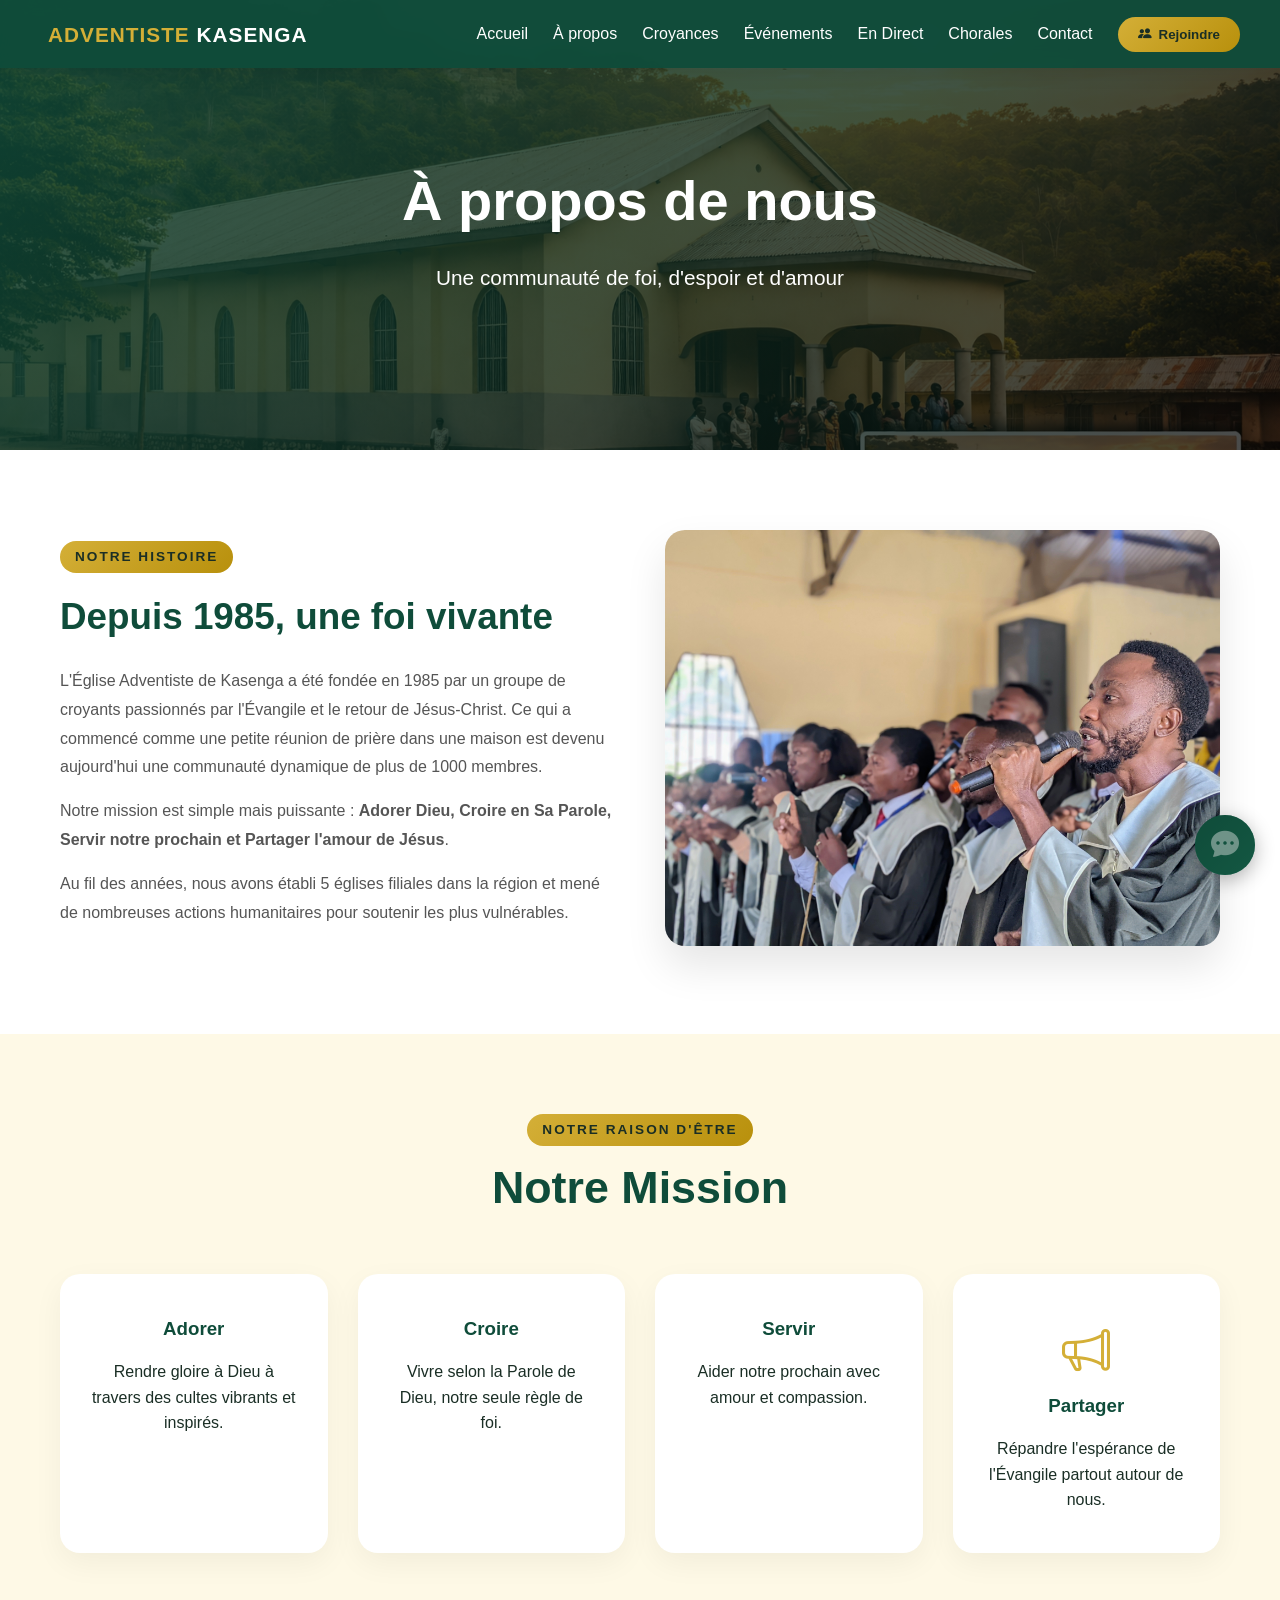
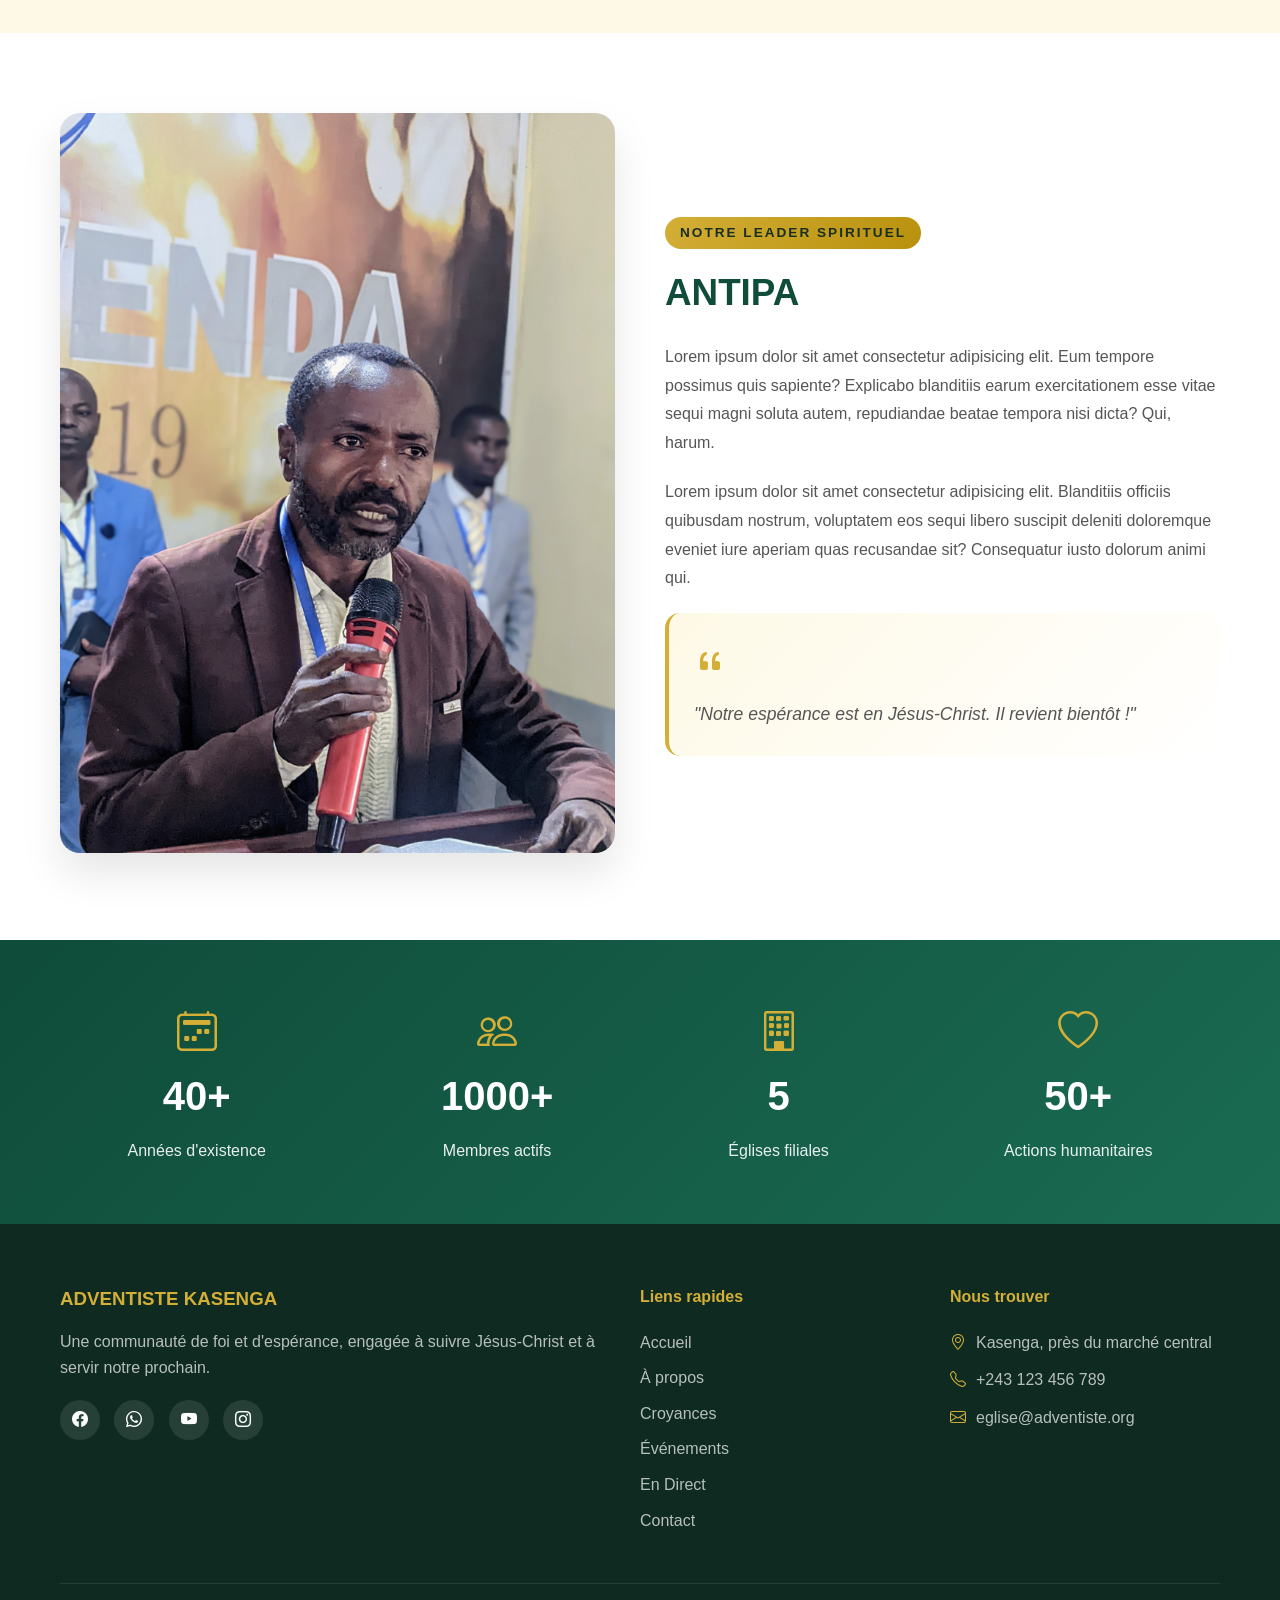
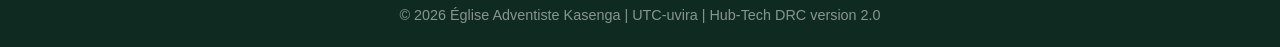
==== a-propos.html @ 3e781ba5 "premier commit" ====
<!DOCTYPE html>
<html lang="fr">
<head>
    <meta charset="UTF-8">
    <meta name="viewport" content="width=device-width, initial-scale=1.0">
    <title>À propos - Église Adventiste Kasenga</title>
    <link rel="stylesheet" href="css/style.css">
    <link rel="stylesheet" href="font/bootstrap-icons.css">
</head>
<body>

<!-- NAVBAR -->
<header class="header">
    <div class="logo">
        <i class="bi bi-cross"></i>
        <span>ADVENTISTE</span> KASENGA
    </div>
    <nav class="nav" id="nav">
        <a href="index.html">Accueil</a>
        <a href="a-propos.html">À propos</a>
        <a href="croyances.html">Croyances</a>
        <a href="evenements.html">Événements</a>
        <a href="direct.html">En Direct</a>
        <a href="chorales.html">Chorales</a>
        <a href="contact.html">Contact</a>
        <button class="btn-join" onclick="window.location.href='contact.html'">
            <i class="bi bi-people-fill"></i> Rejoindre
        </button>
    </nav>
    <div class="menu-toggle" id="menu-toggle">
        <i class="bi bi-list"></i>
    </div>
</header>

<!-- PAGE HERO -->
<section class="page-hero">
    <div class="page-hero-overlay"></div>
    <div class="page-hero-content">
        <h1>À propos de nous</h1>
        <p>Une communauté de foi, d'espoir et d'amour</p>
    </div>
</section>

<!-- NOTRE HISTOIRE -->
<section class="about-story">
    <div class="container">
        <div class="story-grid">
            <div class="story-text">
                <span class="section-tag">Notre Histoire</span>
                <h2>Depuis 1985, une foi vivante</h2>
                <p>L'Église Adventiste de Kasenga a été fondée en 1985 par un groupe de croyants passionnés par l'Évangile et le retour de Jésus-Christ. Ce qui a commencé comme une petite réunion de prière dans une maison est devenu aujourd'hui une communauté dynamique de plus de 1000 membres.</p>
                <p>Notre mission est simple mais puissante : <strong>Adorer Dieu, Croire en Sa Parole, Servir notre prochain et Partager l'amour de Jésus</strong>.</p>
                <p>Au fil des années, nous avons établi 5 églises filiales dans la région et mené de nombreuses actions humanitaires pour soutenir les plus vulnérables.</p>
            </div>
            <div class="story-image">
                <img src="images/les_seraphins.jpg" alt="Notre église">
            </div>
        </div>
    </div>
</section>

<!-- NOTRE MISSION -->
<section class="mission">
    <div class="container">
        <div class="section-header">
            <span class="section-tag">Notre raison d'être</span>
            <h2>Notre Mission</h2>
        </div>
        <div class="mission-grid">
            <div class="mission-card">
                <i class="bi bi-church"></i>
                <h3>Adorer</h3>
                <p>Rendre gloire à Dieu à travers des cultes vibrants et inspirés.</p>
            </div>
            <div class="mission-card">
                <i class="bi bi-book-open"></i>
                <h3>Croire</h3>
                <p>Vivre selon la Parole de Dieu, notre seule règle de foi.</p>
            </div>
            <div class="mission-card">
                <i class="bi bi-heart-handshake"></i>
                <h3>Servir</h3>
                <p>Aider notre prochain avec amour et compassion.</p>
            </div>
            <div class="mission-card">
                <i class="bi bi-megaphone"></i>
                <h3>Partager</h3>
                <p>Répandre l'espérance de l'Évangile partout autour de nous.</p>
            </div>
        </div>
    </div>
</section>

<!-- NOTRE PASTEUR -->
<section class="pastor">
    <div class="container">
        <div class="pastor-grid">
            <div class="pastor-image">
                <img src="images/mzee_precie.jpg" alt="Pasteur Jean Kabila">
            </div>
            <div class="pastor-text">
                <span class="section-tag">Notre leader spirituel</span>
                <h2>ANTIPA </h2>
                <!-- <p>Appelé par Dieu depuis plus de 20 ans, le Pasteur Jean Kabila est un homme de foi, d'intégrité et de compassion. Il dirige notre communauté avec sagesse et un cœur tourné vers l'évangélisation et le soutien des familles.</p>
                <p>Diplômé en théologie de l'Université Adventiste, il est marié et père de trois enfants. Il est accompagné d'une équipe de diacres, anciens et ministres dévoués.</p> -->
                <p>Lorem ipsum dolor sit amet consectetur adipisicing elit. Eum tempore possimus quis sapiente? Explicabo blanditiis earum exercitationem esse vitae sequi magni soluta autem, repudiandae beatae tempora nisi dicta? Qui, harum.</p>
                <p>Lorem ipsum dolor sit amet consectetur adipisicing elit. Blanditiis officiis quibusdam nostrum, voluptatem eos sequi libero suscipit deleniti doloremque eveniet iure aperiam quas recusandae sit? Consequatur iusto dolorum animi qui.</p>
                <div class="pastor-quote">
                    <i class="bi bi-quote"></i>
                    <p>"Notre espérance est en Jésus-Christ. Il revient bientôt !"</p>
                </div>
            </div>
        </div>
    </div>
</section>

<!-- NOS CHIFFRES -->
<section class="stats">
    <div class="container">
        <div class="stats-grid">
            <div class="stat">
                <i class="bi bi-calendar2-week"></i>
                <h3>40+</h3>
                <p>Années d'existence</p>
            </div>
            <div class="stat">
                <i class="bi bi-people"></i>
                <h3>1000+</h3>
                <p>Membres actifs</p>
            </div>
            <div class="stat">
                <i class="bi bi-building"></i>
                <h3>5</h3>
                <p>Églises filiales</p>
            </div>
            <div class="stat">
                <i class="bi bi-heart"></i>
                <h3>50+</h3>
                <p>Actions humanitaires</p>
            </div>
        </div>
    </div>
</section>

<!-- FOOTER -->
<footer class="footer">
    <div class="container">
        <div class="footer-grid">
            <div class="footer-about">
                <h3>ADVENTISTE KASENGA</h3>
                <p>Une communauté de foi et d'espérance, engagée à suivre Jésus-Christ et à servir notre prochain.</p>
                <div class="footer-social">
                    <a href="#"><i class="bi bi-facebook"></i></a>
                    <a href="#"><i class="bi bi-whatsapp"></i></a>
                    <a href="#"><i class="bi bi-youtube"></i></a>
                    <a href="#"><i class="bi bi-instagram"></i></a>
                </div>
            </div>
            <div class="footer-links">
                <h4>Liens rapides</h4>
                <ul>
                    <li><a href="index.html">Accueil</a></li>
                    <li><a href="a-propos.html">À propos</a></li>
                    <li><a href="croyances.html">Croyances</a></li>
                    <li><a href="evenements.html">Événements</a></li>
                    <li><a href="direct.html">En Direct</a></li>
                    <li><a href="contact.html">Contact</a></li>
                </ul>
            </div>
            <div class="footer-contact">
                <h4>Nous trouver</h4>
                <p><i class="bi bi-geo-alt"></i> Kasenga, près du marché central</p>
                <p><i class="bi bi-telephone"></i> +243 123 456 789</p>
                <p><i class="bi bi-envelope"></i> eglise@adventiste.org</p>
            </div>
        </div>
        <div class="footer-bottom">
            <p>© 2026 Église Adventiste Kasenga | UTC-uvira | Hub-Tech DRC version 2.0</p>
        </div>
    </div>
</footer>

<!-- CHATBOT -->
<div id="chatbot-icon" class="chatbot-icon">
    <i class="bi bi-chat-dots-fill"></i>
    <span class="chatbot-pulse"></span>
</div>

<div id="chatbot-window" class="chatbot-window">
    <div class="chatbot-header">
        <div class="chatbot-header-info">
            <i class="bi bi-cross"></i>
            <span>Assistant Adventiste</span>
        </div>
        <button id="close-chat"><i class="bi bi-x-lg"></i></button>
    </div>
    <div class="chatbot-messages" id="chatbot-messages">
        <div class="bot-message">
            <i class="bi bi-chat-heart"></i>
            <span>Bonjour et que Dieu vous bénisse ! 🙏 Comment puis-je vous aider ?</span>
        </div>
    </div>
    <div class="chatbot-input">
        <input type="text" id="chatbot-input" placeholder="Écrivez votre message...">
        <button id="chatbot-send">
            <i class="bi bi-send"></i>
        </button>
    </div>
</div>

<script src="js/script.js"></script>
</body>
</html>
---- css/style.css ----
/* ========================================
   STYLES MODERNES - ÉGLISE ADVENTISTE KASENGA
   ======================================== */

* {
    margin: 0;
    padding: 0;
    box-sizing: border-box;
    font-family: Arial, Helvetica, sans-serif;
}

body {
    font-family: 'Inter', 'Times New Roman', sans-serif;
    background-color: #FEF9E6;
    color: #1A2E25;
    line-height: 1.6;
    overflow-x: hidden;
}

.container {
    max-width: 1200px;
    margin: 0 auto;
    padding: 0 20px;
}

/* ========== TYPOGRAPHIE ========== */
.section-header {
    text-align: center;
    margin-bottom: 60px;
}

.section-tag {
    display: inline-block;
    background: linear-gradient(135deg, #D4AF37, #B8900C);
    color: #1A2E25;
    font-size: 0.85rem;
    font-weight: 600;
    text-transform: uppercase;
    letter-spacing: 2px;
    padding: 5px 15px;
    border-radius: 30px;
    margin-bottom: 15px;
}

.section-header h2 {
    font-size: 2.8rem;
    font-weight: 700;
    color: #0F4C3A;
    line-height: 1.2;
}

.highlight {
    color: #D4AF37;
    text-shadow: 0 2px 10px rgba(212, 175, 55, 0.3);
}

/* ========== NAVBAR MODERNE ========== */
.header {
    position: fixed;
    top: 0;
    left: 0;
    right: 0;
    display: flex;
    justify-content: space-between;
    align-items: center;
    background: rgba(15, 76, 58, 0.95);
    backdrop-filter: blur(10px);
    color: white;
    padding: 15px 40px;
    z-index: 1000;
    transition: all 0.3s ease;
    box-shadow: 0 2px 20px rgba(0,0,0,0.1);
}

.logo {
    font-size: 1.3rem;
    font-weight: 700;
    letter-spacing: 1px;
}

.logo i {
    color: #D4AF37;
    font-size: 1.5rem;
    margin-right: 8px;
}

.logo span {
    color: #D4AF37;
}

.nav {
    display: flex;
    gap: 25px;
    align-items: center;
}

.nav a {
    color: white;
    text-decoration: none;
    font-weight: 500;
    transition: all 0.3s;
    position: relative;
}

.nav a::after {
    content: '';
    position: absolute;
    bottom: -5px;
    left: 0;
    width: 0;
    height: 2px;
    background: #D4AF37;
    transition: width 0.3s;
}

.nav a:hover::after {
    width: 100%;
}

.nav a:hover {
    color: #D4AF37;
}

.btn-join {
    background: linear-gradient(135deg, #D4AF37, #B8900C);
    color: #1A2E25;
    padding: 10px 20px;
    border: none;
    border-radius: 30px;
    cursor: pointer;
    font-weight: 600;
    display: flex;
    align-items: center;
    gap: 8px;
    transition: transform 0.3s;
}

.btn-join:hover {
    transform: scale(1.05);
}

.menu-toggle {
    display: none;
    font-size: 28px;
    cursor: pointer;
}

/* ========== HERO SECTION ========== */
.hero {
    height: 100vh;
    position: relative;
    display: flex;
    align-items: center;
    justify-content: center;
    text-align: center;
    color: white;
    background: url('../images/adventiste\ 2.png') center/cover no-repeat;
    background-attachment: fixed;
}

.hero-overlay {
    position: absolute;
    top: 0;
    left: 0;
    right: 0;
    bottom: 0;
    background: linear-gradient(135deg, rgba(15,76,58,0.85), rgba(0,0,0,0.7));
}

.hero-content {
    position: relative;
    z-index: 2;
    max-width: 800px;
    padding: 0 20px;
}

.hero-badge {
    background: rgba(212, 175, 55, 0.9);
    display: inline-block;
    padding: 8px 20px;
    border-radius: 30px;
    font-size: 0.9rem;
    font-weight: 600;
    margin-bottom: 20px;
    color: #1A2E25;
}

.hero-content h1 {
    font-size: 4rem;
    font-weight: 800;
    margin-bottom: 20px;
    line-height: 1.2;
}

.hero-subtitle {
    font-size: 1.5rem;
    letter-spacing: 2px;
    margin-bottom: 30px;
    color: #D4AF37;
}

.hero-buttons {
    display: flex;
    gap: 20px;
    justify-content: center;
    margin-bottom: 40px;
    flex-wrap: wrap;
}

.btn-primary {
    background: linear-gradient(135deg, #D4AF37, #B8900C);
    color: #1A2E25;
    padding: 14px 35px;
    border: none;
    border-radius: 40px;
    font-size: 1rem;
    font-weight: 600;
    cursor: pointer;
    transition: all 0.3s;
    display: inline-flex;
    align-items: center;
    gap: 10px;
}

.btn-primary:hover {
    transform: translateY(-3px);
    box-shadow: 0 10px 25px rgba(212,175,55,0.3);
}

.btn-outline {
    background: transparent;
    border: 2px solid #D4AF37;
    color: white;
    padding: 12px 35px;
    border-radius: 40px;
    font-size: 1rem;
    font-weight: 600;
    cursor: pointer;
    transition: all 0.3s;
    display: inline-flex;
    align-items: center;
    gap: 10px;
}

.btn-outline:hover {
    background: #D4AF37;
    color: #1A2E25;
    transform: translateY(-3px);
}

.hero-social {
    display: flex;
    gap: 20px;
    justify-content: center;
}

.hero-social a {
    color: white;
    background: rgba(255,255,255,0.2);
    width: 45px;
    height: 45px;
    border-radius: 50%;
    display: flex;
    align-items: center;
    justify-content: center;
    font-size: 1.3rem;
    transition: all 0.3s;
}

.hero-social a:hover {
    background: #D4AF37;
    transform: translateY(-5px);
}

/* ========== SERVICES / CARTES ========== */
.services {
    padding: 80px 0;
    background: #FEF9E6;
}

.services-grid {
    display: flex;
    gap: 30px;
    justify-content: center;
    flex-wrap: wrap;
}

.service-card {
    background: white;
    padding: 40px 30px;
    border-radius: 20px;
    text-align: center;
    box-shadow: 0 10px 40px rgba(0,0,0,0.05);
    transition: all 0.3s;
    flex: 1;
    min-width: 250px;
    border-bottom: 3px solid transparent;
}

.service-card:hover {
    transform: translateY(-10px);
    box-shadow: 0 20px 50px rgba(0,0,0,0.1);
    border-bottom-color: #D4AF37;
}

.service-icon {
    width: 80px;
    height: 80px;
    background: linear-gradient(135deg, #0F4C3A, #1A6B52);
    border-radius: 50%;
    display: flex;
    align-items: center;
    justify-content: center;
    margin: 0 auto 25px;
}

.service-icon i {
    font-size: 2.5rem;
    color: #D4AF37;
}

.service-card h3 {
    font-size: 1.5rem;
    margin-bottom: 15px;
    color: #0F4C3A;
}

.service-card p {
    color: #666;
    margin-bottom: 20px;
}

.service-link {
    color: #D4AF37;
    text-decoration: none;
    font-weight: 600;
    transition: all 0.3s;
}

.service-link:hover {
    letter-spacing: 1px;
}

/* ========== ABOUT MODERN ========== */
.about-modern {
    padding: 80px 0;
    background: white;
}

.about-grid {
    display: flex;
    gap: 50px;
    align-items: center;
    flex-wrap: wrap;
}

.about-image {
    flex: 1;
    position: relative;
}

.about-image img {
    width: 100%;
    border-radius: 20px;
    box-shadow: 0 20px 40px rgba(0,0,0,0.1);
}

.about-experience {
    position: absolute;
    bottom: -20px;
    right: -20px;
    background: linear-gradient(135deg, #D4AF37, #B8900C);
    padding: 20px;
    border-radius: 15px;
    text-align: center;
    box-shadow: 0 10px 20px rgba(0,0,0,0.2);
}

.about-experience span {
    font-size: 2rem;
    font-weight: 800;
    display: block;
    color: #1A2E25;
}

.about-experience p {
    color: #1A2E25;
    font-weight: 600;
}

.about-content {
    flex: 1;
}

.about-content .section-tag {
    display: inline-block;
    margin-bottom: 15px;
}

.about-content h2 {
    font-size: 2.3rem;
    color: #0F4C3A;
    margin-bottom: 20px;
}

.about-content p {
    color: #555;
    margin-bottom: 25px;
}

.about-features {
    display: flex;
    gap: 30px;
    margin-bottom: 30px;
    flex-wrap: wrap;
}

.feature {
    display: flex;
    align-items: center;
    gap: 15px;
}

.feature i {
    font-size: 2rem;
    color: #D4AF37;
}

.feature h4 {
    color: #0F4C3A;
    font-size: 1.1rem;
}

.feature p {
    margin: 0;
    font-size: 0.9rem;
}

/* ========== ÉVÉNEMENTS ========== */
.events {
    padding: 80px 0;
    background: #FEF9E6;
}

.events-grid {
    display: flex;
    gap: 30px;
    flex-wrap: wrap;
    justify-content: center;
}

.event-card {
    background: white;
    border-radius: 20px;
    overflow: hidden;
    width: 320px;
    transition: all 0.3s;
    box-shadow: 0 10px 30px rgba(0,0,0,0.08);
    position: relative;
}

.event-card:hover {
    transform: translateY(-10px);
    box-shadow: 0 20px 40px rgba(0,0,0,0.15);
}

.event-date {
    position: absolute;
    top: 15px;
    left: 15px;
    background: linear-gradient(135deg, #D4AF37, #B8900C);
    padding: 10px 15px;
    border-radius: 10px;
    text-align: center;
    color: #1A2E25;
    font-weight: bold;
    z-index: 2;
}

.event-date span:first-child {
    font-size: 1.2rem;
    display: block;
}

.event-card img {
    width: 100%;
    height: 200px;
    object-fit: cover;
}

.event-content {
    padding: 20px;
}

.event-content h3 {
    color: #0F4C3A;
    margin-bottom: 10px;
}

.event-content p {
    color: #666;
    margin-bottom: 15px;
    font-size: 0.9rem;
}

.event-content p i {
    margin-right: 5px;
    color: #D4AF37;
}

.btn-event {
    background: transparent;
    border: none;
    color: #D4AF37;
    font-weight: 600;
    cursor: pointer;
    transition: all 0.3s;
}

.btn-event:hover {
    letter-spacing: 2px;
}

/* ========== NEWSLETTER ========== */
.newsletter {
    padding: 80px 0;
    background: linear-gradient(135deg, #0F4C3A, #1A6B52);
    text-align: center;
}

.newsletter-content h2 {
    color: white;
    font-size: 2.5rem;
    margin-bottom: 15px;
}

.newsletter-content p {
    color: rgba(255,255,255,0.9);
    margin-bottom: 30px;
}

.newsletter-form {
    display: flex;
    gap: 15px;
    justify-content: center;
    flex-wrap: wrap;
}

.newsletter-form input {
    padding: 15px 25px;
    width: 320px;
    border: none;
    border-radius: 50px;
    font-size: 1rem;
    outline: none;
}

.newsletter-form button {
    background: linear-gradient(135deg, #D4AF37, #B8900C);
    border: none;
    padding: 15px 30px;
    border-radius: 50px;
    font-weight: 600;
    cursor: pointer;
    transition: all 0.3s;
}

.newsletter-form button:hover {
    transform: scale(1.05);
}

/* ========== FOOTER ========== */
.footer {
    background: #0F2A20;
    color: white;
    padding: 60px 0 20px;
}

.footer-grid {
    display: flex;
    gap: 40px;
    flex-wrap: wrap;
    justify-content: space-between;
    margin-bottom: 40px;
}

.footer-about {
    flex: 2;
    min-width: 250px;
}

.footer-about h3 {
    color: #D4AF37;
    margin-bottom: 15px;
}

.footer-about p {
    color: rgba(255,255,255,0.7);
    margin-bottom: 20px;
}

.footer-social a {
    color: white;
    background: rgba(255,255,255,0.1);
    width: 40px;
    height: 40px;
    display: inline-flex;
    align-items: center;
    justify-content: center;
    border-radius: 50%;
    margin-right: 10px;
    transition: all 0.3s;
}

.footer-social a:hover {
    background: #D4AF37;
    transform: translateY(-3px);
}

.footer-links, .footer-contact {
    flex: 1;
    min-width: 180px;
}

.footer-links h4, .footer-contact h4 {
    color: #D4AF37;
    margin-bottom: 20px;
}

.footer-links ul {
    list-style: none;
}

.footer-links ul li {
    margin-bottom: 10px;
}

.footer-links ul li a {
    color: rgba(255,255,255,0.7);
    text-decoration: none;
    transition: all 0.3s;
}

.footer-links ul li a:hover {
    color: #D4AF37;
    padding-left: 5px;
}

.footer-contact p {
    color: rgba(255,255,255,0.7);
    margin-bottom: 12px;
    display: flex;
    align-items: center;
    gap: 10px;
}

.footer-contact p i {
    color: #D4AF37;
}

.footer-bottom {
    text-align: center;
    padding-top: 20px;
    border-top: 1px solid rgba(255,255,255,0.1);
    color: rgba(255,255,255,0.5);
    font-size: 0.9rem;
}

/* ========== CHATBOT MODERNE ========== */
.chatbot-icon {
    position: fixed;
    bottom: 25px;
    right: 25px;
    background: linear-gradient(135deg, #0F4C3A, #1A6B52);
    color: white;
    width: 60px;
    height: 60px;
    border-radius: 50%;
    display: flex;
    align-items: center;
    justify-content: center;
    font-size: 28px;
    cursor: pointer;
    box-shadow: 0 5px 20px rgba(0,0,0,0.3);
    z-index: 1000;
    transition: all 0.3s;
}

.chatbot-icon:hover {
    transform: scale(1.1);
}

.chatbot-pulse {
    position: absolute;
    width: 100%;
    height: 100%;
    background: #0F4C3A;
    border-radius: 50%;
    opacity: 0.6;
    animation: pulse 2s infinite;
}

@keyframes pulse {
    0% {
        transform: scale(1);
        opacity: 0.6;
    }
    100% {
        transform: scale(1.5);
        opacity: 0;
    }
}

.chatbot-window {
    position: fixed;
    bottom: 100px;
    right: 25px;
    width: 350px;
    background: white;
    border-radius: 20px;
    box-shadow: 0 10px 40px rgba(0,0,0,0.2);
    display: none;
    flex-direction: column;
    z-index: 1000;
    overflow: hidden;
}

.chatbot-header {
    background: linear-gradient(135deg, #0F4C3A, #1A6B52);
    color: white;
    padding: 15px;
    display: flex;
    justify-content: space-between;
    align-items: center;
}

.chatbot-header-info {
    display: flex;
    align-items: center;
    gap: 10px;
}

.chatbot-header-info i {
    font-size: 1.3rem;
}

.chatbot-header button {
    background: none;
    border: none;
    color: white;
    font-size: 1.2rem;
    cursor: pointer;
}

.chatbot-messages {
    height: 300px;
    overflow-y: auto;
    padding: 15px;
    background: #f5f5f5;
}

.bot-message, .user-message {
    display: flex;
    align-items: flex-start;
    gap: 8px;
    margin-bottom: 15px;
}

.bot-message i {
    background: #0F4C3A;
    color: white;
    padding: 8px;
    border-radius: 50%;
    font-size: 0.8rem;
}

.bot-message span {
    background: white;
    padding: 10px 12px;
    border-radius: 15px;
    border-top-left-radius: 5px;
    max-width: 80%;
    color: #333;
    box-shadow: 0 2px 5px rgba(0,0,0,0.05);
}

.user-message {
    justify-content: flex-end;
}

.user-message span {
    background: linear-gradient(135deg, #D4AF37, #B8900C);
    color: #1A2E25;
    padding: 10px 12px;
    border-radius: 15px;
    border-top-right-radius: 5px;
    max-width: 80%;
    font-weight: 500;
}

.chatbot-input {
    display: flex;
    border-top: 1px solid #eee;
    padding: 10px;
    background: white;
}

.chatbot-input input {
    flex: 1;
    padding: 10px;
    border: 1px solid #ddd;
    border-radius: 25px;
    outline: none;
}

.chatbot-input button {
    background: linear-gradient(135deg, #0F4C3A, #1A6B52);
    border: none;
    color: white;
    width: 40px;
    height: 40px;
    border-radius: 50%;
    margin-left: 8px;
    cursor: pointer;
    transition: all 0.3s;
}

.chatbot-input button:hover {
    transform: scale(1.05);
}

/* ========== RESPONSIVE ========== */
@media (max-width: 992px) {
    .hero-content h1 {
        font-size: 2.8rem;
    }
    
    .section-header h2 {
        font-size: 2.2rem;
    }
    
    .about-content h2 {
        font-size: 1.8rem;
    }
}

@media (max-width: 768px) {
    .menu-toggle {
        display: block;
    }
    
    .nav {
        display: none;
        flex-direction: column;
        position: absolute;
        top: 70px;
        right: 20px;
        background: #0F4C3A;
        padding: 20px;
        border-radius: 15px;
        width: 220px;
        gap: 15px;
        text-align: center;
    }
    
    .nav.active {
        display: flex;
    }
    
    .hero-buttons {
        gap: 15px;
    }
    
    .btn-primary, .btn-outline {
        padding: 10px 25px;
        font-size: 0.9rem;
    }
    
    .services-grid {
        flex-direction: column;
        align-items: center;
    }
    
    .service-card {
        width: 100%;
        max-width: 350px;
    }
    
    .about-features {
        flex-direction: column;
    }
    
    .events-grid {
        flex-direction: column;
        align-items: center;
    }
    
    .chatbot-window {
        width: 300px;
        right: 15px;
        bottom: 90px;
    }
}

@media (max-width: 480px) {
    .hero-content h1 {
        font-size: 2rem;
    }
    
    .hero-subtitle {
        font-size: 1rem;
    }
    
    .section-header h2 {
        font-size: 1.8rem;
    }
    
    .newsletter-form input {
        width: 100%;
    }
}











/* ========== PAGE À PROPOS - STYLES SPÉCIFIQUES ========== */
.page-hero {
    height: 50vh;
    position: relative;
    display: flex;
    align-items: center;
    justify-content: center;
    text-align: center;
    background: url('../images/adventiste\ 2.png') center/cover no-repeat;
}

.page-hero-overlay {
    position: absolute;
    top: 0;
    left: 0;
    right: 0;
    bottom: 0;
    background: linear-gradient(135deg, rgba(15,76,58,0.85), rgba(0,0,0,0.7));
}

.page-hero-content {
    position: relative;
    z-index: 2;
    color: white;
}

.page-hero-content h1 {
    font-size: 3.5rem;
    margin-bottom: 15px;
}

.page-hero-content p {
    font-size: 1.3rem;
}

/* About Story */
.about-story {
    padding: 80px 0;
    background: white;
}

.story-grid {
    display: flex;
    gap: 50px;
    align-items: center;
    flex-wrap: wrap;
}

.story-text {
    flex: 1;
}

.story-text h2 {
    font-size: 2.3rem;
    color: #0F4C3A;
    margin-bottom: 20px;
}

.story-text p {
    color: #555;
    margin-bottom: 15px;
    line-height: 1.8;
}

.story-image {
    flex: 1;
}

.story-image img {
    width: 100%;
    border-radius: 20px;
    box-shadow: 0 20px 40px rgba(0,0,0,0.1);
}

/* Mission */
.mission {
    padding: 80px 0;
    background: #FEF9E6;
}

.mission-grid {
    display: flex;
    gap: 30px;
    flex-wrap: wrap;
    justify-content: center;
}

.mission-card {
    background: white;
    padding: 40px 30px;
    text-align: center;
    border-radius: 20px;
    flex: 1;
    min-width: 200px;
    transition: all 0.3s;
    box-shadow: 0 10px 30px rgba(0,0,0,0.05);
}

.mission-card:hover {
    transform: translateY(-10px);
    box-shadow: 0 20px 40px rgba(0,0,0,0.1);
}

.mission-card i {
    font-size: 3rem;
    color: #D4AF37;
    margin-bottom: 20px;
}

.mission-card h3 {
    color: #0F4C3A;
    margin-bottom: 15px;
}

/* Pastor */
.pastor {
    padding: 80px 0;
    background: white;
}

.pastor-grid {
    display: flex;
    gap: 50px;
    align-items: center;
    flex-wrap: wrap;
}

.pastor-image {
    flex: 1;
}

.pastor-image img {
    width: 100%;
    border-radius: 20px;
    box-shadow: 0 20px 40px rgba(0,0,0,0.1);
}

.pastor-text {
    flex: 1;
}

.pastor-text h2 {
    font-size: 2.3rem;
    color: #0F4C3A;
    margin-bottom: 20px;
}

.pastor-text p {
    color: #555;
    margin-bottom: 20px;
    line-height: 1.8;
}

.pastor-quote {
    background: linear-gradient(135deg, #FEF9E6, #fff);
    padding: 25px;
    border-radius: 15px;
    border-left: 4px solid #D4AF37;
    margin-top: 20px;
}

.pastor-quote i {
    font-size: 2rem;
    color: #D4AF37;
    margin-bottom: 10px;
    display: inline-block;
}

.pastor-quote p {
    font-style: italic;
    font-size: 1.1rem;
    margin: 0;
}

/* Stats */
.stats {
    padding: 60px 0;
    background: linear-gradient(135deg, #0F4C3A, #1A6B52);
    color: white;
}

.stats-grid {
    display: flex;
    gap: 40px;
    flex-wrap: wrap;
    justify-content: space-around;
    text-align: center;
}

.stat i {
    font-size: 2.5rem;
    color: #D4AF37;
    margin-bottom: 15px;
}

.stat h3 {
    font-size: 2.5rem;
    margin-bottom: 10px;
}

.stat p {
    font-size: 1rem;
    opacity: 0.9;
}

/* Responsive */
@media (max-width: 768px) {
    .page-hero-content h1 {
        font-size: 2.2rem;
    }
    
    .story-text h2, .pastor-text h2 {
        font-size: 1.8rem;
    }
    
    .stat h3 {
        font-size: 1.8rem;
    }
}





/* ========== PAGE CROYANCES ========== */
.beliefs-intro {
    padding: 80px 0 40px;
    background: white;
    text-align: center;
}

.intro-text {
    max-width: 800px;
    margin: 0 auto;
}

.intro-text h2 {
    font-size: 2.3rem;
    color: #0F4C3A;
    margin-bottom: 20px;
}

.intro-text p {
    color: #555;
    font-size: 1.1rem;
}

.beliefs-list {
    padding: 40px 0 60px;
    background: #FEF9E6;
}

.beliefs-grid {
    display: flex;
    gap: 30px;
    flex-wrap: wrap;
    justify-content: center;
}

.belief-card {
    background: white;
    padding: 30px;
    border-radius: 20px;
    width: 320px;
    text-align: center;
    position: relative;
    transition: all 0.3s;
    box-shadow: 0 10px 30px rgba(0,0,0,0.05);
}

.belief-card:hover {
    transform: translateY(-10px);
    box-shadow: 0 20px 40px rgba(0,0,0,0.1);
}

.belief-number {
    position: absolute;
    top: -15px;
    left: 20px;
    background: linear-gradient(135deg, #D4AF37, #B8900C);
    color: #1A2E25;
    font-weight: bold;
    padding: 5px 12px;
    border-radius: 20px;
    font-size: 0.8rem;
}

.belief-icon i {
    font-size: 2.5rem;
    color: #D4AF37;
    margin-bottom: 15px;
}

.belief-card h3 {
    color: #0F4C3A;
    margin-bottom: 15px;
}

.belief-card p {
    color: #666;
    line-height: 1.6;
}

/* Verset */
.verse {
    padding: 80px 0;
    background: linear-gradient(135deg, #0F4C3A, #1A6B52);
    text-align: center;
}

.verse-content {
    max-width: 700px;
    margin: 0 auto;
    color: white;
}

.verse-content i {
    font-size: 3rem;
    color: #D4AF37;
    margin-bottom: 20px;
    display: inline-block;
}

.verse-content p {
    font-size: 1.5rem;
    font-style: italic;
    line-height: 1.5;
    margin-bottom: 20px;
}

.verse-content span {
    font-size: 1rem;
    opacity: 0.9;
}

/* More beliefs */
.more-beliefs {
    padding: 80px 0;
    background: white;
}

.more-grid {
    display: flex;
    gap: 30px;
    flex-wrap: wrap;
    justify-content: center;
}

.more-item {
    background: #FEF9E6;
    padding: 30px;
    border-radius: 15px;
    text-align: center;
    width: 250px;
    transition: all 0.3s;
}

.more-item:hover {
    transform: translateY(-5px);
}

.more-item i {
    font-size: 2.5rem;
    color: #D4AF37;
    margin-bottom: 15px;
}

.more-item h4 {
    color: #0F4C3A;
    margin-bottom: 10px;
}

.more-item p {
    color: #666;
    font-size: 0.9rem;
}





/* ========== PAGE DIRECT ========== */
.live-section {
    padding: 60px 0;
    background: #0F2A20;
}

.live-video {
    background: #1A2E25;
    border-radius: 20px;
    overflow: hidden;
    box-shadow: 0 20px 40px rgba(0,0,0,0.3);
}

.video-container {
    position: relative;
    padding-bottom: 56.25%;
    height: 0;
    overflow: hidden;
}

.video-container iframe {
    position: absolute;
    top: 0;
    left: 0;
    width: 100%;
    height: 100%;
}

.live-info {
    padding: 30px;
    text-align: center;
}

.live-badge {
    display: inline-block;
    background: #ff4444;
    color: white;
    padding: 5px 15px;
    border-radius: 30px;
    font-size: 0.8rem;
    font-weight: bold;
    margin-bottom: 15px;
}

.live-badge i {
    animation: pulse 1.5s infinite;
}

.live-info h2 {
    color: #D4AF37;
    font-size: 1.8rem;
    margin-bottom: 10px;
}

.live-info p {
    color: rgba(255,255,255,0.8);
    margin-bottom: 20px;
}

.live-schedule {
    background: rgba(255,255,255,0.1);
    border-radius: 15px;
    padding: 15px;
}

.live-schedule p {
    margin: 5px 0;
}

/* Schedule */
.schedule {
    padding: 80px 0;
    background: #FEF9E6;
}

.schedule-grid {
    display: flex;
    gap: 30px;
    flex-wrap: wrap;
    justify-content: center;
}

.schedule-card {
    background: white;
    padding: 30px;
    border-radius: 20px;
    text-align: center;
    width: 220px;
    transition: all 0.3s;
    box-shadow: 0 10px 30px rgba(0,0,0,0.05);
}

.schedule-card:hover {
    transform: translateY(-5px);
}

.schedule-card i {
    font-size: 2.5rem;
    color: #D4AF37;
    margin-bottom: 15px;
}

.schedule-card h3 {
    color: #0F4C3A;
    margin-bottom: 10px;
}

.schedule-card p {
    color: #666;
    margin-bottom: 5px;
}

.schedule-card span {
    color: #D4AF37;
    font-weight: bold;
}

/* Replays */
.replays {
    padding: 80px 0;
    background: white;
}

.replays-grid {
    display: flex;
    gap: 30px;
    flex-wrap: wrap;
    justify-content: center;
}

.replay-card {
    background: #FEF9E6;
    border-radius: 15px;
    overflow: hidden;
    width: 300px;
    transition: all 0.3s;
}

.replay-card:hover {
    transform: translateY(-5px);
    box-shadow: 0 15px 30px rgba(0,0,0,0.1);
}

.replay-thumbnail {
    position: relative;
    height: 180px;
    overflow: hidden;
}

.replay-thumbnail img {
    width: 100%;
    height: 100%;
    object-fit: cover;
}

.replay-thumbnail i {
    position: absolute;
    top: 50%;
    left: 50%;
    transform: translate(-50%, -50%);
    font-size: 3rem;
    color: rgba(255,255,255,0.8);
    transition: all 0.3s;
}

.replay-card:hover .replay-thumbnail i {
    color: #D4AF37;
    transform: translate(-50%, -50%) scale(1.1);
}

.replay-info {
    padding: 20px;
}

.replay-info h3 {
    color: #0F4C3A;
    margin-bottom: 5px;
}

.replay-info p {
    color: #666;
    font-size: 0.9rem;
    margin-bottom: 10px;
}

.replay-info span {
    color: #D4AF37;
    font-weight: 600;
    font-size: 0.9rem;
}





/* ========== PAGE ÉVÉNEMENTS ========== */
.upcoming-events {
    padding: 60px 0;
    background: #FEF9E6;
}

.events-full-grid {
    display: flex;
    flex-direction: column;
    gap: 30px;
}

.event-full-card {
    display: flex;
    flex-wrap: wrap;
    background: white;
    border-radius: 20px;
    overflow: hidden;
    box-shadow: 0 10px 30px rgba(0,0,0,0.08);
    transition: all 0.3s;
}

.event-full-card:hover {
    transform: translateX(5px);
    box-shadow: 0 15px 40px rgba(0,0,0,0.12);
}

.event-date-large {
    background: linear-gradient(135deg, #0F4C3A, #1A6B52);
    color: white;
    padding: 25px 20px;
    text-align: center;
    min-width: 100px;
    display: flex;
    flex-direction: column;
    justify-content: center;
}

.event-date-large .day {
    font-size: 2rem;
    font-weight: 800;
}

.event-date-large .month {
    font-size: 0.9rem;
    letter-spacing: 2px;
}

.event-details {
    flex: 2;
    padding: 25px;
}

.event-details h3 {
    color: #0F4C3A;
    font-size: 1.5rem;
    margin-bottom: 15px;
}

.event-details p {
    color: #666;
    margin-bottom: 10px;
    display: flex;
    align-items: center;
    gap: 8px;
}

.event-details p i {
    color: #D4AF37;
    width: 20px;
}

.btn-primary-small {
    background: linear-gradient(135deg, #D4AF37, #B8900C);
    border: none;
    padding: 10px 25px;
    border-radius: 30px;
    font-weight: 600;
    margin-top: 15px;
    cursor: pointer;
    transition: all 0.3s;
}

.btn-primary-small:hover {
    transform: scale(1.05);
}

.event-image {
    width: 200px;
    min-width: 200px;
}

.event-image img {
    width: 100%;
    height: 100%;
    object-fit: cover;
}

/* Calendrier */
.calendar {
    padding: 80px 0;
    background: white;
}

.calendar-table {
    max-width: 800px;
    margin: 0 auto;
    background: white;
    border-radius: 20px;
    overflow: hidden;
    box-shadow: 0 10px 30px rgba(0,0,0,0.08);
}

.calendar-header {
    display: grid;
    grid-template-columns: repeat(7, 1fr);
    background: linear-gradient(135deg, #0F4C3A, #1A6B52);
    color: white;
    text-align: center;
    padding: 15px 0;
    font-weight: 600;
}

.calendar-body {
    display: grid;
    grid-template-columns: repeat(7, 1fr);
    text-align: center;
    padding: 15px;
    gap: 10px;
}

.calendar-day {
    padding: 12px;
    border-radius: 10px;
    position: relative;
    font-weight: 500;
}

.event-day {
    background: #FEF9E6;
    color: #0F4C3A;
    font-weight: 600;
    position: relative;
}

.event-marker {
    position: absolute;
    bottom: 2px;
    left: 50%;
    transform: translateX(-50%);
    font-size: 0.7rem;
}

.calendar-legend {
    display: flex;
    justify-content: center;
    gap: 30px;
    margin-top: 30px;
    flex-wrap: wrap;
}

.legend-marker {
    margin-right: 5px;
}

/* Responsive */
@media (max-width: 768px) {
    .event-full-card {
        flex-direction: column;
    }
    
    .event-date-large {
        flex-direction: row;
        justify-content: space-between;
        padding: 15px 20px;
    }
    
    .event-image {
        width: 100%;
        height: 150px;
    }
    
    .calendar-body {
        gap: 5px;
        padding: 10px;
    }
    
    .calendar-day {
        padding: 8px;
        font-size: 0.8rem;
    }
}




/* ========== PAGE CONTACT ========== */
.contact-info {
    padding: 60px 0;
    background: #FEF9E6;
}

.contact-grid {
    display: flex;
    gap: 30px;
    flex-wrap: wrap;
    justify-content: center;
}

.contact-card {
    background: white;
    padding: 30px;
    border-radius: 20px;
    text-align: center;
    width: 240px;
    transition: all 0.3s;
    box-shadow: 0 10px 30px rgba(0,0,0,0.05);
}

.contact-card:hover {
    transform: translateY(-10px);
}

.contact-card i {
    font-size: 2.5rem;
    color: #D4AF37;
    margin-bottom: 15px;
}

.contact-card h3 {
    color: #0F4C3A;
    margin-bottom: 15px;
}

.contact-card p {
    color: #666;
    line-height: 1.6;
}

/* Formulaire */
.contact-form-section {
    padding: 60px 0;
    background: white;
}

.form-container {
    display: flex;
    gap: 50px;
    flex-wrap: wrap;
    background: #FEF9E6;
    border-radius: 30px;
    padding: 40px;
    box-shadow: 0 20px 40px rgba(0,0,0,0.05);
}

.form-text {
    flex: 1;
}

.form-text h2 {
    font-size: 2rem;
    color: #0F4C3A;
    margin: 15px 0 20px;
}

.form-text p {
    color: #555;
    margin-bottom: 30px;
}

.form-social {
    display: flex;
    gap: 15px;
    flex-wrap: wrap;
}

.form-social a {
    background: white;
    padding: 10px 20px;
    border-radius: 30px;
    text-decoration: none;
    color: #0F4C3A;
    font-weight: 500;
    transition: all 0.3s;
    display: inline-flex;
    align-items: center;
    gap: 8px;
}

.form-social a:hover {
    background: #D4AF37;
    color: #1A2E25;
    transform: translateY(-3px);
}

.contact-form {
    flex: 1;
}

.form-group {
    margin-bottom: 20px;
}

.form-group input,
.form-group select,
.form-group textarea {
    width: 100%;
    padding: 15px;
    border: 1px solid #ddd;
    border-radius: 12px;
    font-family: inherit;
    transition: all 0.3s;
    background: white;
}

.form-group input:focus,
.form-group select:focus,
.form-group textarea:focus {
    outline: none;
    border-color: #D4AF37;
    box-shadow: 0 0 0 3px rgba(212, 175, 55, 0.2);
}

/* Map */
.map {
    padding: 60px 0;
    background: #FEF9E6;
}

.map-container {
    border-radius: 20px;
    overflow: hidden;
    box-shadow: 0 20px 40px rgba(0,0,0,0.1);
}





/* ========================================
   PAGE CHORALES - STYLES SPÉCIAUX
   ======================================== */

/* Hero spécial chorales */
.chorale-hero {
    height: 60vh;
    position: relative;
    display: flex;
    align-items: center;
    justify-content: center;
    text-align: center;
    background: linear-gradient(135deg, #0F2A20, #0F4C3A);
    overflow: hidden;
}

.chorale-hero::before {
    content: '';
    position: absolute;
    top: 0;
    left: 0;
    right: 0;
    bottom: 0;
    background: url('data:image/svg+xml;utf8,<svg xmlns="http://www.w3.org/2000/svg" viewBox="0 0 1440 320"><path fill="rgba(212,175,55,0.05)" fill-opacity="1" d="M0,96L48,112C96,128,192,160,288,160C384,160,480,128,576,122.7C672,117,768,139,864,154.7C960,171,1056,181,1152,165.3C1248,149,1344,107,1392,85.3L1440,64L1440,320L1392,320C1344,320,1248,320,1152,320C1056,320,960,320,864,320C768,320,672,320,576,320C480,320,384,320,288,320C192,320,96,320,48,320L0,320Z"></path></svg>') repeat-x bottom;
    background-size: cover;
    opacity: 0.3;
}

.chorale-hero-overlay {
    position: absolute;
    top: 0;
    left: 0;
    right: 0;
    bottom: 0;
    background: linear-gradient(135deg, rgba(15,44,32,0.85), rgba(15,76,58,0.8));
}

.chorale-hero-content {
    position: relative;
    z-index: 2;
    color: white;
}

.hero-icon {
    background: linear-gradient(135deg, #D4AF37, #B8900C);
    width: 80px;
    height: 80px;
    border-radius: 50%;
    display: flex;
    align-items: center;
    justify-content: center;
    margin: 0 auto 20px;
}

.hero-icon i {
    font-size: 2.5rem;
    color: #1A2E25;
}

.chorale-hero-content h1 {
    font-size: 3.5rem;
    margin-bottom: 15px;
}

.chorale-hero-content p {
    font-size: 1.3rem;
    opacity: 0.9;
}

.hero-verse {
    margin-top: 30px;
    background: rgba(255,255,255,0.1);
    display: inline-block;
    padding: 15px 25px;
    border-radius: 50px;
    backdrop-filter: blur(10px);
}

.hero-verse i {
    font-size: 1.2rem;
    margin-right: 10px;
    color: #D4AF37;
}

.hero-verse p {
    display: inline;
    font-style: italic;
    font-size: 1rem;
}

/* Introduction */
.chorale-intro {
    padding: 60px 0;
    background: white;
    text-align: center;
}

.intro-content {
    max-width: 800px;
    margin: 0 auto;
}

.intro-content h2 {
    font-size: 2.3rem;
    color: #0F4C3A;
    margin-bottom: 20px;
}

/* Cartes chorales */
.chorales-showcase {
    padding: 40px 0 80px;
    background: #FEF9E6;
}

.chorale-card {
    display: flex;
    flex-wrap: wrap;
    background: white;
    border-radius: 30px;
    margin-bottom: 40px;
    overflow: hidden;
    box-shadow: 0 20px 40px rgba(0,0,0,0.08);
    transition: all 0.4s ease;
    position: relative;
}

.chorale-card:hover {
    transform: translateY(-8px);
    box-shadow: 0 30px 50px rgba(0,0,0,0.15);
}

.chorale-card.featured {
    border: 2px solid #D4AF37;
    background: linear-gradient(135deg, white, #FEF9E6);
}

.chorale-number {
    position: absolute;
    top: 20px;
    right: 30px;
    font-size: 5rem;
    font-weight: 800;
    color: rgba(212,175,55,0.1);
    font-family: 'Inter', sans-serif;
    z-index: 1;
}

.chorale-image {
    flex: 0 0 300px;
    position: relative;
    overflow: hidden;
}

.chorale-image img {
    width: 100%;
    height: 100%;
    object-fit: cover;
    transition: transform 0.5s ease;
}

.chorale-card:hover .chorale-image img {
    transform: scale(1.05);
}

.chorale-overlay {
    position: absolute;
    top: 0;
    left: 0;
    right: 0;
    bottom: 0;
    background: rgba(15,76,58,0.6);
    display: flex;
    align-items: center;
    justify-content: center;
    opacity: 0;
    transition: opacity 0.3s ease;
}

.chorale-image:hover .chorale-overlay {
    opacity: 1;
}

.chorale-overlay i {
    font-size: 3rem;
    color: #D4AF37;
    cursor: pointer;
}

.chorale-details {
    flex: 1;
    padding: 30px;
}

.chorale-header {
    display: flex;
    flex-wrap: wrap;
    justify-content: space-between;
    align-items: center;
    margin-bottom: 15px;
}

.chorale-header h3 {
    font-size: 1.8rem;
    color: #0F4C3A;
}

.chorale-badge {
    background: linear-gradient(135deg, #0F4C3A, #1A6B52);
    color: white;
    padding: 5px 15px;
    border-radius: 30px;
    font-size: 0.7rem;
    font-weight: 600;
}

.chorale-badge.silver {
    background: linear-gradient(135deg, #888, #666);
}

.chorale-badge.gold {
    background: linear-gradient(135deg, #D4AF37, #B8900C);
    color: #1A2E25;
}

.chorale-description {
    color: #555;
    line-height: 1.7;
    margin-bottom: 20px;
}

.chorale-stats {
    display: flex;
    gap: 25px;
    flex-wrap: wrap;
    margin-bottom: 20px;
}

.stat-item {
    display: flex;
    align-items: center;
    gap: 8px;
    color: #666;
    font-size: 0.9rem;
}

.stat-item i {
    color: #D4AF37;
    font-size: 1.1rem;
}

.chorale-members {
    background: #FEF9E6;
    padding: 10px 15px;
    border-radius: 10px;
    margin-bottom: 20px;
    color: #0F4C3A;
}

.chorale-btn {
    background: transparent;
    border: 2px solid #D4AF37;
    padding: 10px 25px;
    border-radius: 30px;
    font-weight: 600;
    color: #0F4C3A;
    cursor: pointer;
    transition: all 0.3s;
}

.chorale-btn:hover {
    background: #D4AF37;
    color: #1A2E25;
}

/* Audio Gallery */
.audio-gallery {
    padding: 80px 0;
    background: white;
}

.audio-grid {
    display: flex;
    gap: 30px;
    flex-wrap: wrap;
    justify-content: center;
}

.audio-card {
    background: #FEF9E6;
    padding: 25px;
    border-radius: 20px;
    text-align: center;
    width: 280px;
    transition: all 0.3s;
}

.audio-card:hover {
    transform: translateY(-5px);
    box-shadow: 0 15px 30px rgba(0,0,0,0.1);
}

.audio-icon i {
    font-size: 2.5rem;
    color: #D4AF37;
    margin-bottom: 15px;
}

.audio-card h4 {
    color: #0F4C3A;
    margin-bottom: 5px;
}

.audio-card p {
    color: #777;
    font-size: 0.9rem;
    margin-bottom: 15px;
}

.audio-card audio {
    width: 100%;
    border-radius: 30px;
}

/* Répétitions */
.rehearsal {
    padding: 80px 0;
    background: linear-gradient(135deg, #0F2A20, #0F4C3A);
    color: white;
}

.rehearsal-content {
    display: flex;
    gap: 50px;
    flex-wrap: wrap;
    align-items: center;
}

.rehearsal-text {
    flex: 1;
}

.rehearsal-text .section-tag {
    background: rgba(212,175,55,0.2);
    color: #D4AF37;
}

.rehearsal-text h2 {
    font-size: 2.3rem;
    margin: 15px 0;
}

.rehearsal-text p {
    opacity: 0.9;
    margin-bottom: 30px;
}

.rehearsal-grid {
    display: flex;
    flex-direction: column;
    gap: 15px;
    margin-bottom: 30px;
}

.rehearsal-item {
    display: flex;
    align-items: center;
    gap: 15px;
    background: rgba(255,255,255,0.1);
    padding: 12px 20px;
    border-radius: 15px;
    transition: all 0.3s;
}

.rehearsal-item:hover {
    background: rgba(212,175,55,0.2);
    transform: translateX(5px);
}

.rehearsal-item i {
    font-size: 1.5rem;
    color: #D4AF37;
}

.rehearsal-item h4 {
    margin-bottom: 5px;
}

.rehearsal-item p {
    margin: 0;
    font-size: 0.85rem;
    opacity: 0.8;
}

.rehearsal-image {
    flex: 1;
}

.rehearsal-image img {
    width: 100%;
    border-radius: 20px;
    box-shadow: 0 20px 40px rgba(0,0,0,0.3);
}

/* Responsive page chorales */
@media (max-width: 992px) {
    .chorale-hero-content h1 {
        font-size: 2.5rem;
    }
    
    .chorale-image {
        flex: 0 0 250px;
    }
}

@media (max-width: 768px) {
    .chorale-card {
        flex-direction: column;
    }
    
    .chorale-image {
        flex: 0 0 200px;
    }
    
    .chorale-header {
        flex-direction: column;
        align-items: flex-start;
        gap: 10px;
    }
    
    .chorale-number {
        font-size: 3rem;
        top: 10px;
        right: 20px;
    }
    
    .chorale-stats {
        gap: 15px;
    }
    
    .hero-verse p {
        font-size: 0.85rem;
    }
    
    .rehearsal-text h2 {
        font-size: 1.8rem;
    }
}

@media (max-width: 480px) {
    .chorale-hero-content h1 {
        font-size: 1.8rem;
    }
    
    .chorale-hero-content p {
        font-size: 1rem;
    }
    
    .intro-content h2 {
        font-size: 1.6rem;
    }
    
    .chorale-header h3 {
        font-size: 1.3rem;
    }
    
    .chorale-stats {
        flex-wrap: wrap;
    }
    
    .audio-card {
        width: 100%;
    }
}
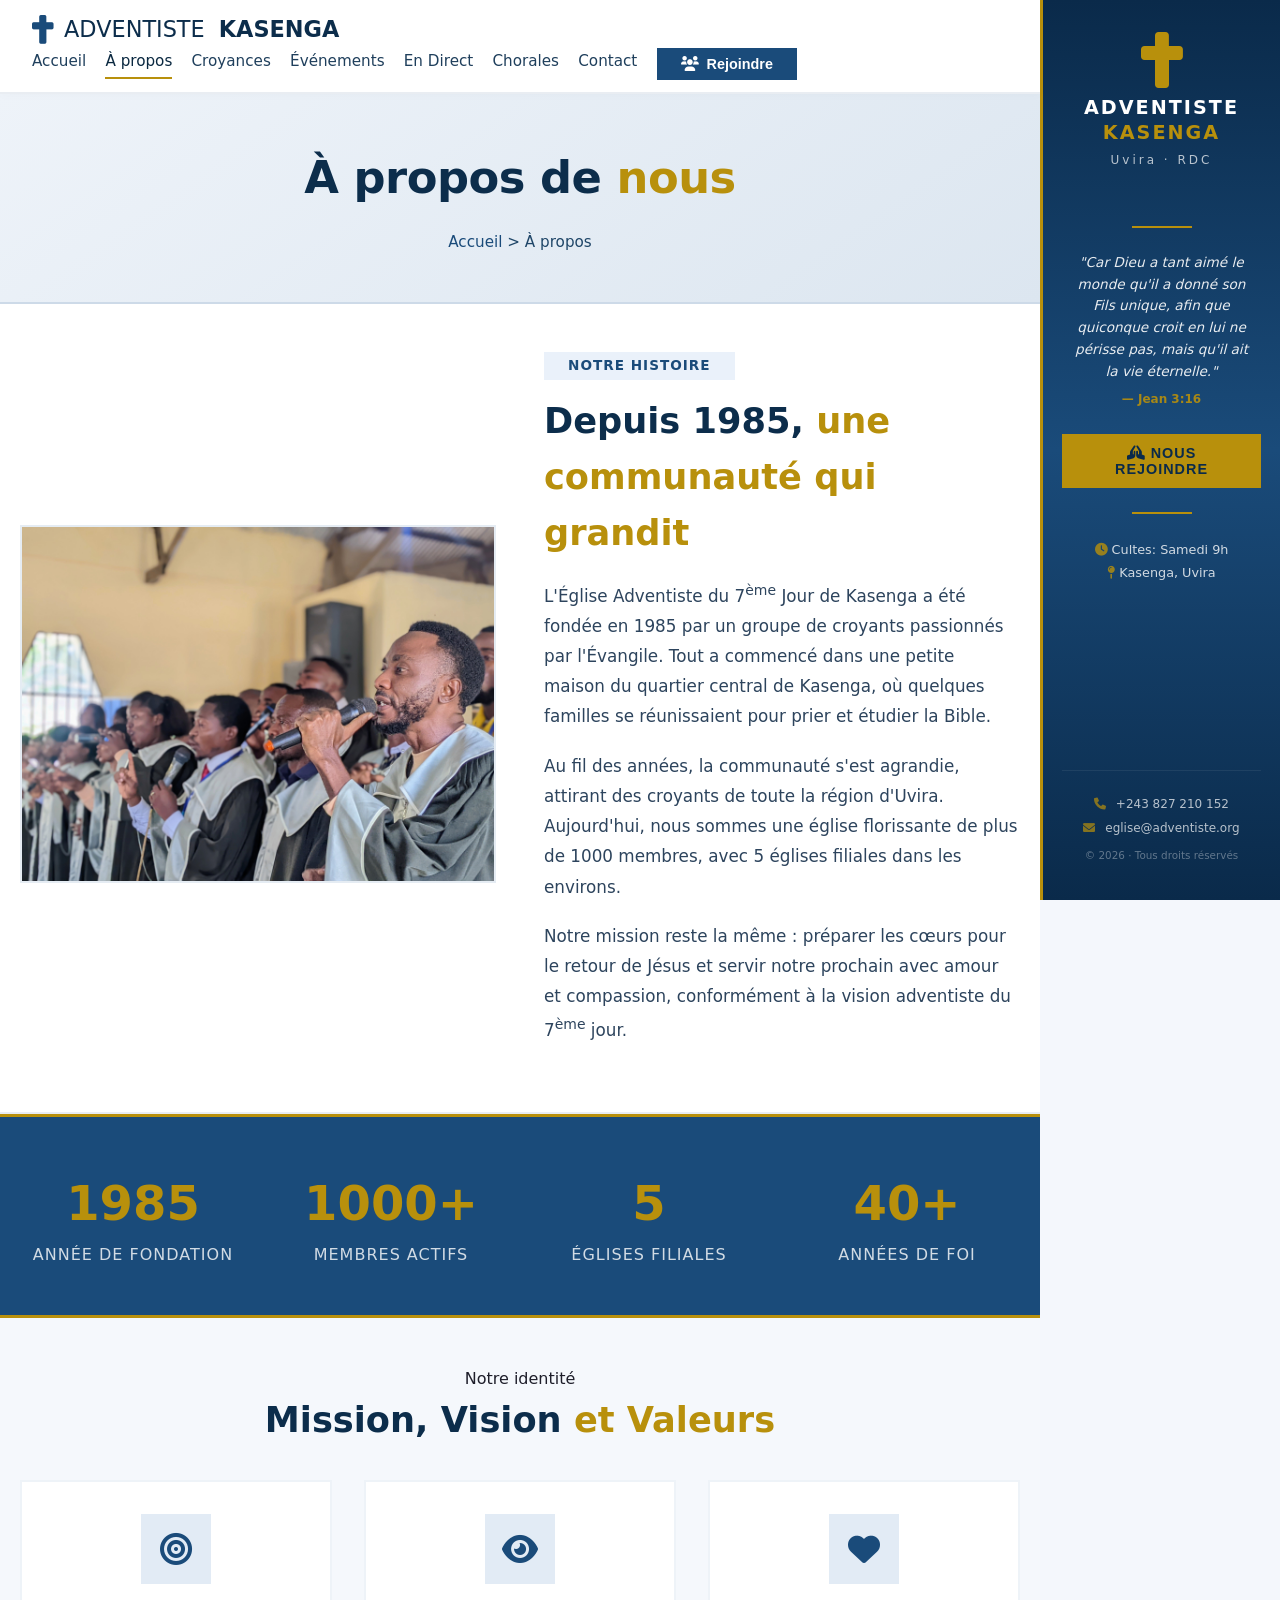
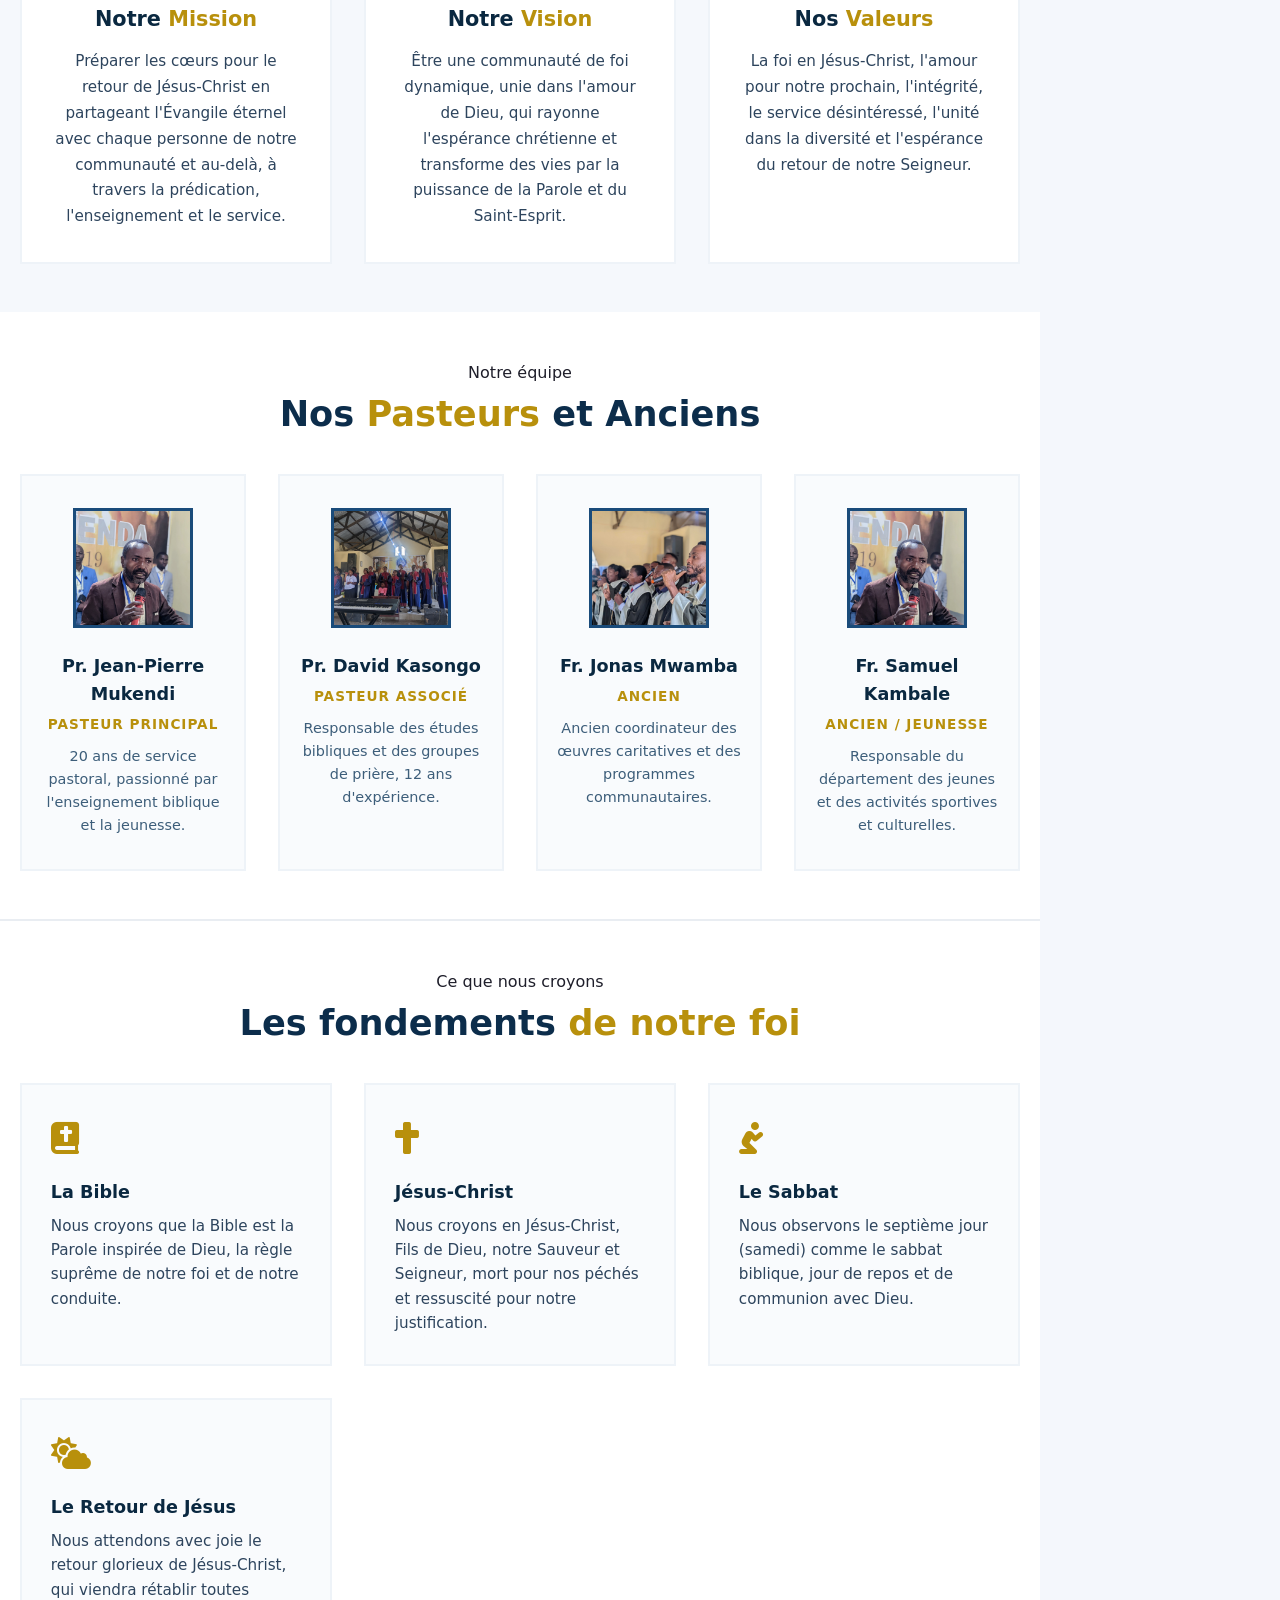
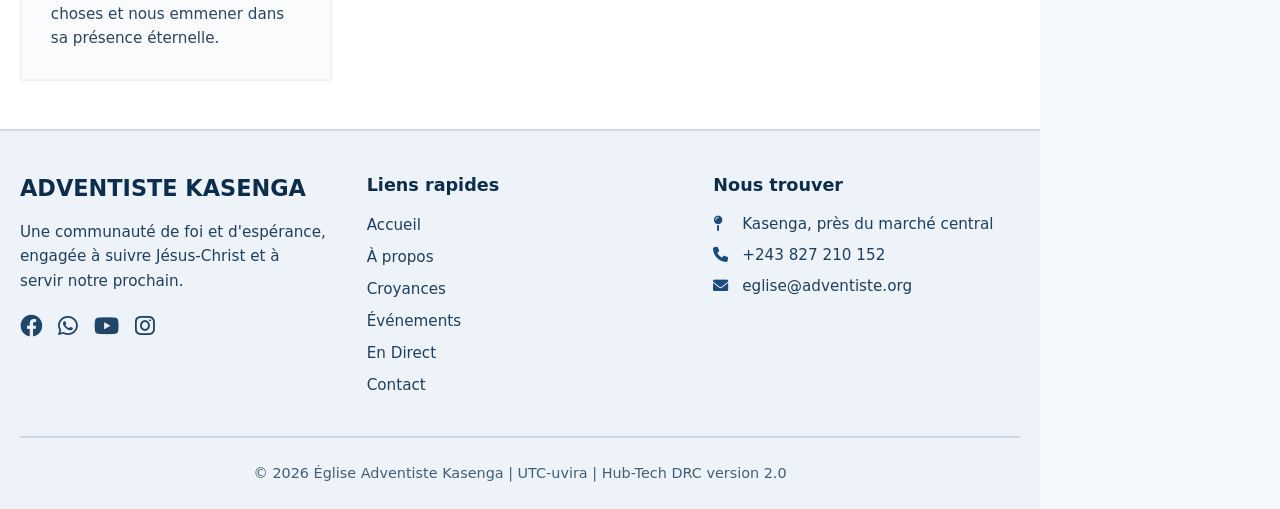
==== commit e04f0c0e: "site adventiste du septieme jour version 2" ====
--- a/a-propos.html
+++ b/a-propos.html
@@ -1,213 +1,970 @@
 <!DOCTYPE html>
 <html lang="fr">
 <head>
-    <meta charset="UTF-8">
-    <meta name="viewport" content="width=device-width, initial-scale=1.0">
+    <meta charset="UTF-8" />
+    <meta name="viewport" content="width=device-width, initial-scale=1.0"/>
     <title>À propos - Église Adventiste Kasenga</title>
-    <link rel="stylesheet" href="css/style.css">
-    <link rel="stylesheet" href="font/bootstrap-icons.css">
+    <!-- Font Awesome 6 -->
+    <link rel="stylesheet" href="https://cdnjs.cloudflare.com/ajax/libs/font-awesome/6.0.0-beta3/css/all.min.css">
+    <style>
+        /* ============================================================
+           RESET & BASE
+           ============================================================ */
+        * {
+            margin: 0;
+            padding: 0;
+            box-sizing: border-box;
+        }
+
+        body {
+            font-family: 'Segoe UI', Roboto, system-ui, -apple-system, sans-serif;
+            background: #f4f7fc;
+            color: #1e1e2a;
+            line-height: 1.6;
+        }
+
+        .container {
+            max-width: 1280px;
+            margin: 0 auto;
+            padding: 0 20px;
+        }
+
+        /* ============================================================
+           WRAPPER PRINCIPAL AVEC SIDEBAR DROITE
+           ============================================================ */
+        .main-wrapper {
+            display: flex;
+            gap: 0;
+            min-height: 100vh;
+        }
+
+        .content-left {
+            flex: 1;
+            min-width: 0;
+        }
+
+        /* ============================================================
+           SIDEBAR DROITE (fond bleu avec logo Adventiste)
+           ============================================================ */
+        .sidebar-right {
+            width: 240px;
+            background: linear-gradient(180deg, #0a2a4a 0%, #1a4b7a 50%, #0a2a4a 100%);
+            padding: 2rem 1.2rem;
+            display: flex;
+            flex-direction: column;
+            align-items: center;
+            text-align: center;
+            color: white;
+            position: sticky;
+            top: 0;
+            height: 100vh;
+            overflow-y: auto;
+            flex-shrink: 0;
+            border-left: 3px solid #B8900C;
+        }
+
+        .sidebar-logo {
+            margin-bottom: 2rem;
+            width: 100%;
+        }
+
+        .sidebar-logo .cross-icon {
+            font-size: 3.5rem;
+            color: #B8900C;
+            display: block;
+            margin-bottom: 0.5rem;
+        }
+
+        .sidebar-logo h2 {
+            font-size: 1.2rem;
+            font-weight: 700;
+            letter-spacing: 2px;
+            color: #ffffff;
+            text-transform: uppercase;
+            line-height: 1.3;
+        }
+
+        .sidebar-logo h2 span {
+            color: #B8900C;
+        }
+
+        .sidebar-logo .subtitle {
+            font-size: 0.75rem;
+            opacity: 0.7;
+            letter-spacing: 3px;
+            margin-top: 0.3rem;
+        }
+
+        .sidebar-divider {
+            width: 60px;
+            height: 2px;
+            background: #B8900C;
+            margin: 1.5rem auto;
+        }
+
+        .sidebar-verse {
+            font-size: 0.85rem;
+            font-style: italic;
+            opacity: 0.9;
+            line-height: 1.6;
+            padding: 0 0.5rem;
+        }
+
+        .sidebar-verse .verse-ref {
+            display: block;
+            font-style: normal;
+            font-weight: 600;
+            color: #B8900C;
+            margin-top: 0.5rem;
+            font-size: 0.75rem;
+        }
+
+        .sidebar-btn {
+            background: #B8900C;
+            color: #0a2a4a;
+            border: none;
+            padding: 0.7rem 1.8rem;
+            font-weight: 700;
+            font-size: 0.9rem;
+            cursor: pointer;
+            margin-top: 1.5rem;
+            transition: 0.2s;
+            width: 100%;
+            text-transform: uppercase;
+            letter-spacing: 1px;
+        }
+
+        .sidebar-btn:hover {
+            background: #d4a815;
+        }
+
+        .sidebar-contact {
+            margin-top: auto;
+            padding-top: 1.5rem;
+            border-top: 1px solid rgba(255,255,255,0.1);
+            width: 100%;
+            font-size: 0.75rem;
+            opacity: 0.7;
+        }
+
+        .sidebar-contact i {
+            color: #B8900C;
+            margin-right: 6px;
+        }
+
+        .sidebar-contact p {
+            margin-bottom: 0.3rem;
+        }
+
+        /* ============================================================
+           HEADER / NAVBAR
+           ============================================================ */
+        .header {
+            display: flex;
+            justify-content: space-between;
+            align-items: center;
+            padding: 0.75rem 2rem;
+            background: white;
+            border-bottom: 2px solid #e9edf2;
+            flex-wrap: wrap;
+            position: sticky;
+            top: 0;
+            z-index: 100;
+            box-shadow: 0 2px 10px rgba(0,0,0,0.02);
+        }
+
+        .logo {
+            display: flex;
+            align-items: center;
+            gap: 10px;
+            font-weight: 700;
+            font-size: 1.4rem;
+            color: #0c2d4b;
+        }
+        .logo i {
+            font-size: 1.8rem;
+            color: #1a4b7a;
+        }
+        .logo span {
+            font-weight: 300;
+            margin-right: 4px;
+        }
+
+        .nav {
+            display: flex;
+            align-items: center;
+            gap: 1.2rem;
+            flex-wrap: wrap;
+        }
+        .nav a {
+            text-decoration: none;
+            color: #1f3f5c;
+            font-weight: 500;
+            font-size: 0.95rem;
+            transition: 0.15s;
+            border-bottom: 2px solid transparent;
+            padding-bottom: 4px;
+        }
+        .nav a:hover {
+            border-bottom-color: #1a4b7a;
+            color: #0a2840;
+        }
+        .nav a.active {
+            border-bottom-color: #B8900C;
+            color: #0a2840;
+        }
+
+        .btn-join {
+            background: #1a4b7a;
+            color: white;
+            border: none;
+            padding: 0.5rem 1.5rem;
+            font-weight: 600;
+            font-size: 0.9rem;
+            display: inline-flex;
+            align-items: center;
+            gap: 8px;
+            cursor: pointer;
+            transition: 0.15s;
+        }
+        .btn-join:hover {
+            background: #0f3a60;
+        }
+
+        .menu-toggle {
+            display: none;
+            font-size: 1.8rem;
+            color: #1a3f5c;
+            cursor: pointer;
+        }
+
+        /* ============================================================
+           PAGE HEADER (Bannière de la page)
+           ============================================================ */
+        .page-header {
+            background: linear-gradient(145deg, #eef3f9 0%, #dce6f0 100%);
+            padding: 3rem 2rem;
+            text-align: center;
+            border-bottom: 2px solid #cddae8;
+        }
+
+        .page-header h1 {
+            font-size: 2.8rem;
+            font-weight: 700;
+            color: #0c2d4b;
+            letter-spacing: -0.5px;
+        }
+
+        .page-header h1 span {
+            color: #B8900C;
+        }
+
+        .page-header .breadcrumb {
+            margin-top: 1rem;
+            font-size: 0.95rem;
+            color: #1f4668;
+        }
+
+        .page-header .breadcrumb a {
+            color: #1a4b7a;
+            text-decoration: none;
+        }
+
+        .page-header .breadcrumb a:hover {
+            text-decoration: underline;
+        }
+
+        /* ============================================================
+           SECTION NOTRE HISTOIRE
+           ============================================================ */
+        .history-section {
+            padding: 3rem 0;
+            background: white;
+            border-bottom: 2px solid #e9edf2;
+        }
+
+        .history-grid {
+            display: grid;
+            grid-template-columns: 1fr 1fr;
+            gap: 3rem;
+            align-items: center;
+        }
+
+        .history-image img {
+            width: 100%;
+            border: 2px solid #e5ecf3;
+            max-height: 400px;
+            object-fit: cover;
+        }
+
+        .history-content .section-tag {
+            display: inline-block;
+            background: #eaf1fa;
+            padding: 0.2rem 1.5rem;
+            font-weight: 600;
+            color: #1a4b7a;
+            font-size: 0.85rem;
+            letter-spacing: 1px;
+            margin-bottom: 0.8rem;
+            text-transform: uppercase;
+        }
+
+        .history-content h2 {
+            font-size: 2.2rem;
+            font-weight: 600;
+            color: #0c2d4b;
+            margin-bottom: 1rem;
+        }
+
+        .history-content h2 span {
+            color: #B8900C;
+        }
+
+        .history-content p {
+            color: #2d445d;
+            line-height: 1.8;
+            margin-bottom: 1.2rem;
+            font-size: 1.05rem;
+        }
+
+        /* ============================================================
+           SECTION NOTRE MISSION / VISION / VALEURS
+           ============================================================ */
+        .mission-section {
+            padding: 3rem 0;
+            background: #f5f8fc;
+        }
+
+        .mission-grid {
+            display: grid;
+            grid-template-columns: repeat(3, 1fr);
+            gap: 2rem;
+            margin-top: 2rem;
+        }
+
+        .mission-card {
+            background: white;
+            padding: 2rem 1.8rem;
+            border: 2px solid #eef3f8;
+            transition: 0.2s;
+            text-align: center;
+        }
+
+        .mission-card:hover {
+            border-color: #1a4b7a;
+            box-shadow: 0 8px 20px rgba(0,0,0,0.04);
+        }
+
+        .mission-card .icon {
+            background: #e2ebf5;
+            width: 70px;
+            height: 70px;
+            display: flex;
+            align-items: center;
+            justify-content: center;
+            margin: 0 auto 1.2rem;
+            font-size: 2rem;
+            color: #1a4b7a;
+        }
+
+        .mission-card h3 {
+            font-size: 1.3rem;
+            color: #0a2840;
+            margin-bottom: 0.8rem;
+        }
+
+        .mission-card h3 span {
+            color: #B8900C;
+        }
+
+        .mission-card p {
+            color: #2d445d;
+            font-size: 0.95rem;
+            line-height: 1.7;
+        }
+
+        /* ============================================================
+           SECTION NOTRE ÉQUIPE / PASTEURS
+           ============================================================ */
+        .team-section {
+            padding: 3rem 0;
+            background: white;
+            border-bottom: 2px solid #e9edf2;
+        }
+
+        .team-grid {
+            display: grid;
+            grid-template-columns: repeat(auto-fit, minmax(220px, 1fr));
+            gap: 2rem;
+            margin-top: 2rem;
+        }
+
+        .team-card {
+            text-align: center;
+            padding: 2rem 1rem;
+            border: 2px solid #eef3f8;
+            background: #f9fbfd;
+            transition: 0.2s;
+        }
+
+        .team-card:hover {
+            border-color: #1a4b7a;
+        }
+
+        .team-card img {
+            width: 120px;
+            height: 120px;
+            object-fit: cover;
+            border: 3px solid #1a4b7a;
+            margin-bottom: 1rem;
+        }
+
+        .team-card h4 {
+            font-size: 1.1rem;
+            color: #0a2840;
+            margin-bottom: 0.2rem;
+        }
+
+        .team-card .role {
+            color: #B8900C;
+            font-weight: 600;
+            font-size: 0.85rem;
+            text-transform: uppercase;
+            letter-spacing: 1px;
+        }
+
+        .team-card p {
+            color: #3d5e7a;
+            font-size: 0.9rem;
+            margin-top: 0.5rem;
+        }
+
+        /* ============================================================
+           SECTION CHIFFRES CLÉS
+           ============================================================ */
+        .stats-section {
+            padding: 3rem 0;
+            background: #1a4b7a;
+            color: white;
+            border-top: 3px solid #B8900C;
+            border-bottom: 3px solid #B8900C;
+        }
+
+        .stats-grid {
+            display: grid;
+            grid-template-columns: repeat(4, 1fr);
+            gap: 2rem;
+            text-align: center;
+        }
+
+        .stat-item .number {
+            font-size: 3rem;
+            font-weight: 700;
+            color: #B8900C;
+            display: block;
+        }
+
+        .stat-item .label {
+            font-size: 1rem;
+            opacity: 0.8;
+            text-transform: uppercase;
+            letter-spacing: 1px;
+        }
+
+        /* ============================================================
+           SECTION NOTRE FOI (Croyances)
+           ============================================================ */
+        .beliefs-section {
+            padding: 3rem 0;
+            background: white;
+        }
+
+        .beliefs-grid {
+            display: grid;
+            grid-template-columns: repeat(auto-fit, minmax(250px, 1fr));
+            gap: 2rem;
+            margin-top: 2rem;
+        }
+
+        .belief-card {
+            padding: 1.8rem;
+            border: 2px solid #eef3f8;
+            background: #f9fbfd;
+            transition: 0.2s;
+        }
+
+        .belief-card:hover {
+            border-color: #1a4b7a;
+        }
+
+        .belief-card .icon {
+            font-size: 2rem;
+            color: #B8900C;
+            margin-bottom: 0.8rem;
+        }
+
+        .belief-card h4 {
+            font-size: 1.1rem;
+            color: #0a2840;
+            margin-bottom: 0.5rem;
+        }
+
+        .belief-card p {
+            color: #2d445d;
+            font-size: 0.95rem;
+            line-height: 1.6;
+        }
+
+        /* ============================================================
+           FOOTER (identique à l'accueil)
+           ============================================================ */
+        .footer {
+            background: #eef3f9;
+            padding: 2.5rem 0 1.5rem;
+            border-top: 2px solid #ccdae8;
+        }
+        .footer-grid {
+            display: grid;
+            grid-template-columns: repeat(auto-fit, minmax(200px, 1fr));
+            gap: 2.5rem;
+        }
+        .footer-about h3 {
+            color: #0c2d4b;
+            font-size: 1.4rem;
+            margin-bottom: 0.8rem;
+        }
+        .footer-about p {
+            color: #1f3f5c;
+            font-size: 0.95rem;
+            line-height: 1.6;
+        }
+        .footer-social {
+            display: flex;
+            gap: 1rem;
+            margin-top: 1rem;
+            font-size: 1.4rem;
+        }
+        .footer-social a {
+            color: #1f4668;
+            transition: 0.15s;
+        }
+        .footer-social a:hover {
+            color: #0c2d4b;
+        }
+
+        .footer-links h4,
+        .footer-contact h4 {
+            color: #0c2d4b;
+            font-size: 1.1rem;
+            margin-bottom: 0.8rem;
+        }
+        .footer-links ul {
+            list-style: none;
+        }
+        .footer-links li {
+            margin-bottom: 0.4rem;
+        }
+        .footer-links a {
+            text-decoration: none;
+            color: #1f3f5c;
+            font-size: 0.95rem;
+        }
+        .footer-links a:hover {
+            color: #0a2840;
+            text-decoration: underline;
+        }
+        .footer-contact p {
+            color: #1f3f5c;
+            font-size: 0.95rem;
+            margin-bottom: 0.4rem;
+        }
+        .footer-contact i {
+            width: 24px;
+            color: #1a4b7a;
+        }
+
+        .footer-bottom {
+            text-align: center;
+            padding-top: 1.5rem;
+            margin-top: 2rem;
+            border-top: 2px solid #cad8ea;
+            font-size: 0.9rem;
+            color: #3e5f7a;
+        }
+
+        /* ============================================================
+           RESPONSIVE
+           ============================================================ */
+        @media (max-width: 992px) {
+            .sidebar-right {
+                display: none;
+            }
+            .main-wrapper {
+                flex-direction: column;
+            }
+        }
+
+        @media (max-width: 900px) {
+            .history-grid {
+                grid-template-columns: 1fr;
+            }
+            .history-image img {
+                max-height: 280px;
+            }
+            .mission-grid {
+                grid-template-columns: 1fr 1fr;
+            }
+            .stats-grid {
+                grid-template-columns: repeat(2, 1fr);
+            }
+            .page-header h1 {
+                font-size: 2.2rem;
+            }
+        }
+
+        @media (max-width: 768px) {
+            .nav {
+                display: none;
+                width: 100%;
+                flex-direction: column;
+                align-items: stretch;
+                gap: 0.8rem;
+                padding: 1rem 0 0.5rem;
+                border-top: 2px solid #e9edf2;
+            }
+            .nav.open {
+                display: flex;
+            }
+            .menu-toggle {
+                display: block;
+            }
+
+            .page-header {
+                padding: 2rem 1rem;
+            }
+            .page-header h1 {
+                font-size: 1.8rem;
+            }
+
+            .mission-grid {
+                grid-template-columns: 1fr;
+            }
+
+            .stats-grid {
+                grid-template-columns: 1fr 1fr;
+                gap: 1.5rem;
+            }
+            .stat-item .number {
+                font-size: 2.2rem;
+            }
+
+            .team-grid {
+                grid-template-columns: repeat(auto-fit, minmax(160px, 1fr));
+            }
+
+            .header {
+                padding: 0.75rem 1rem;
+            }
+            .logo {
+                font-size: 1.1rem;
+            }
+            .logo i {
+                font-size: 1.4rem;
+            }
+
+            .footer-grid {
+                grid-template-columns: 1fr;
+                gap: 1.5rem;
+            }
+        }
+
+        @media (max-width: 480px) {
+            .page-header h1 {
+                font-size: 1.5rem;
+            }
+            .history-content h2 {
+                font-size: 1.6rem;
+            }
+            .stats-grid {
+                grid-template-columns: 1fr 1fr;
+                gap: 1rem;
+            }
+            .stat-item .number {
+                font-size: 1.8rem;
+            }
+            .beliefs-grid {
+                grid-template-columns: 1fr;
+            }
+            .team-card img {
+                width: 90px;
+                height: 90px;
+            }
+        }
+    </style>
 </head>
 <body>
 
-<!-- NAVBAR -->
-<header class="header">
-    <div class="logo">
-        <i class="bi bi-cross"></i>
-        <span>ADVENTISTE</span> KASENGA
+    <!-- WRAPPER PRINCIPAL AVEC SIDEBAR DROITE -->
+    <div class="main-wrapper">
+
+        <!-- CONTENU PRINCIPAL (GAUCHE) -->
+        <div class="content-left">
+
+            <!-- HEADER / NAVBAR -->
+            <header class="header">
+                <div class="logo">
+                    <i class="fas fa-cross"></i>
+                    <span>ADVENTISTE</span> KASENGA
+                </div>
+                <nav class="nav" id="nav">
+                    <a href="index.html">Accueil</a>
+                    <a href="a-propos.html" class="active">À propos</a>
+                    <a href="croyances.html">Croyances</a>
+                    <a href="evenements.html">Événements</a>
+                    <a href="direct.html">En Direct</a>
+                    <a href="chorales.html">Chorales</a>
+                    <a href="contact.html">Contact</a>
+                    <button class="btn-join" onclick="window.location.href='contact.html'">
+                        <i class="fas fa-users"></i> Rejoindre
+                    </button>
+                </nav>
+                <div class="menu-toggle" id="menu-toggle">
+                    <i class="fas fa-bars"></i>
+                </div>
+            </header>
+
+            <!-- PAGE HEADER -->
+            <section class="page-header">
+                <h1>À propos de <span>nous</span></h1>
+                <div class="breadcrumb">
+                    <a href="index.html">Accueil</a> &gt; À propos
+                </div>
+            </section>
+
+            <!-- SECTION NOTRE HISTOIRE -->
+            <section class="history-section">
+                <div class="container">
+                    <div class="history-grid">
+                        <div class="history-image">
+                            <img src="images/les_seraphins.jpg" alt="Notre église - Histoire">
+                        </div>
+                        <div class="history-content">
+                            <span class="section-tag">Notre histoire</span>
+                            <h2>Depuis 1985, <span>une communauté qui grandit</span></h2>
+                            <p>L'Église Adventiste du 7<sup>ème</sup> Jour de Kasenga a été fondée en 1985 par un groupe de croyants passionnés par l'Évangile. Tout a commencé dans une petite maison du quartier central de Kasenga, où quelques familles se réunissaient pour prier et étudier la Bible.</p>
+                            <p>Au fil des années, la communauté s'est agrandie, attirant des croyants de toute la région d'Uvira. Aujourd'hui, nous sommes une église florissante de plus de 1000 membres, avec 5 églises filiales dans les environs.</p>
+                            <p>Notre mission reste la même : préparer les cœurs pour le retour de Jésus et servir notre prochain avec amour et compassion, conformément à la vision adventiste du 7<sup>ème</sup> jour.</p>
+                        </div>
+                    </div>
+                </div>
+            </section>
+
+            <!-- SECTION CHIFFRES CLÉS -->
+            <section class="stats-section">
+                <div class="container">
+                    <div class="stats-grid">
+                        <div class="stat-item">
+                            <span class="number">1985</span>
+                            <span class="label">Année de fondation</span>
+                        </div>
+                        <div class="stat-item">
+                            <span class="number">1000+</span>
+                            <span class="label">Membres actifs</span>
+                        </div>
+                        <div class="stat-item">
+                            <span class="number">5</span>
+                            <span class="label">Églises filiales</span>
+                        </div>
+                        <div class="stat-item">
+                            <span class="number">40+</span>
+                            <span class="label">Années de foi</span>
+                        </div>
+                    </div>
+                </div>
+            </section>
+
+            <!-- SECTION MISSION / VISION / VALEURS -->
+            <section class="mission-section">
+                <div class="container">
+                    <div class="section-header" style="text-align:center; margin-bottom: 1rem;">
+                        <span class="section-tag">Notre identité</span>
+                        <h2 style="font-size:2.2rem; font-weight:600; color:#0c2d4b;">Mission, Vision <span style="color:#B8900C;">et Valeurs</span></h2>
+                    </div>
+                    <div class="mission-grid">
+                        <div class="mission-card">
+                            <div class="icon"><i class="fas fa-bullseye"></i></div>
+                            <h3>Notre <span>Mission</span></h3>
+                            <p>Préparer les cœurs pour le retour de Jésus-Christ en partageant l'Évangile éternel avec chaque personne de notre communauté et au-delà, à travers la prédication, l'enseignement et le service.</p>
+                        </div>
+                        <div class="mission-card">
+                            <div class="icon"><i class="fas fa-eye"></i></div>
+                            <h3>Notre <span>Vision</span></h3>
+                            <p>Être une communauté de foi dynamique, unie dans l'amour de Dieu, qui rayonne l'espérance chrétienne et transforme des vies par la puissance de la Parole et du Saint-Esprit.</p>
+                        </div>
+                        <div class="mission-card">
+                            <div class="icon"><i class="fas fa-heart"></i></div>
+                            <h3>Nos <span>Valeurs</span></h3>
+                            <p>La foi en Jésus-Christ, l'amour pour notre prochain, l'intégrité, le service désintéressé, l'unité dans la diversité et l'espérance du retour de notre Seigneur.</p>
+                        </div>
+                    </div>
+                </div>
+            </section>
+
+            <!-- SECTION NOTRE ÉQUIPE / PASTEURS -->
+            <section class="team-section">
+                <div class="container">
+                    <div class="section-header" style="text-align:center; margin-bottom: 1rem;">
+                        <span class="section-tag">Notre équipe</span>
+                        <h2 style="font-size:2.2rem; font-weight:600; color:#0c2d4b;">Nos <span style="color:#B8900C;">Pasteurs</span> et Anciens</h2>
+                    </div>
+                    <div class="team-grid">
+                        <div class="team-card">
+                            <img src="images/mzee_precie.jpg" alt="Pasteur">
+                            <h4>Pr. Jean-Pierre Mukendi</h4>
+                            <span class="role">Pasteur Principal</span>
+                            <p>20 ans de service pastoral, passionné par l'enseignement biblique et la jeunesse.</p>
+                        </div>
+                        <div class="team-card">
+                            <img src="images/aller dans le monde.jpg" alt="Pasteur">
+                            <h4>Pr. David Kasongo</h4>
+                            <span class="role">Pasteur Associé</span>
+                            <p>Responsable des études bibliques et des groupes de prière, 12 ans d'expérience.</p>
+                        </div>
+                        <div class="team-card">
+                            <img src="images/les_seraphins.jpg" alt="Ancien">
+                            <h4>Fr. Jonas Mwamba</h4>
+                            <span class="role">Ancien</span>
+                            <p>Ancien coordinateur des œuvres caritatives et des programmes communautaires.</p>
+                        </div>
+                        <div class="team-card">
+                            <img src="images/mzee_precie.jpg" alt="Ancien">
+                            <h4>Fr. Samuel Kambale</h4>
+                            <span class="role">Ancien / Jeunesse</span>
+                            <p>Responsable du département des jeunes et des activités sportives et culturelles.</p>
+                        </div>
+                    </div>
+                </div>
+            </section>
+
+            <!-- SECTION NOTRE FOI (Croyances) -->
+            <section class="beliefs-section">
+                <div class="container">
+                    <div class="section-header" style="text-align:center; margin-bottom: 1rem;">
+                        <span class="section-tag">Ce que nous croyons</span>
+                        <h2 style="font-size:2.2rem; font-weight:600; color:#0c2d4b;">Les fondements <span style="color:#B8900C;">de notre foi</span></h2>
+                    </div>
+                    <div class="beliefs-grid">
+                        <div class="belief-card">
+                            <div class="icon"><i class="fas fa-bible"></i></div>
+                            <h4>La Bible</h4>
+                            <p>Nous croyons que la Bible est la Parole inspirée de Dieu, la règle suprême de notre foi et de notre conduite.</p>
+                        </div>
+                        <div class="belief-card">
+                            <div class="icon"><i class="fas fa-cross"></i></div>
+                            <h4>Jésus-Christ</h4>
+                            <p>Nous croyons en Jésus-Christ, Fils de Dieu, notre Sauveur et Seigneur, mort pour nos péchés et ressuscité pour notre justification.</p>
+                        </div>
+                        <div class="belief-card">
+                            <div class="icon"><i class="fas fa-pray"></i></div>
+                            <h4>Le Sabbat</h4>
+                            <p>Nous observons le septième jour (samedi) comme le sabbat biblique, jour de repos et de communion avec Dieu.</p>
+                        </div>
+                        <div class="belief-card">
+                            <div class="icon"><i class="fas fa-cloud-sun"></i></div>
+                            <h4>Le Retour de Jésus</h4>
+                            <p>Nous attendons avec joie le retour glorieux de Jésus-Christ, qui viendra rétablir toutes choses et nous emmener dans sa présence éternelle.</p>
+                        </div>
+                    </div>
+                </div>
+            </section>
+
+            <!-- FOOTER -->
+            <footer class="footer">
+                <div class="container">
+                    <div class="footer-grid">
+                        <div class="footer-about">
+                            <h3>ADVENTISTE KASENGA</h3>
+                            <p>Une communauté de foi et d'espérance, engagée à suivre Jésus-Christ et à servir notre prochain.</p>
+                            <div class="footer-social">
+                                <a href="#"><i class="fab fa-facebook"></i></a>
+                                <a href="#"><i class="fab fa-whatsapp"></i></a>
+                                <a href="#"><i class="fab fa-youtube"></i></a>
+                                <a href="#"><i class="fab fa-instagram"></i></a>
+                            </div>
+                        </div>
+                        <div class="footer-links">
+                            <h4>Liens rapides</h4>
+                            <ul>
+                                <li><a href="index.html">Accueil</a></li>
+                                <li><a href="a-propos.html">À propos</a></li>
+                                <li><a href="croyances.html">Croyances</a></li>
+                                <li><a href="evenements.html">Événements</a></li>
+                                <li><a href="direct.html">En Direct</a></li>
+                                <li><a href="contact.html">Contact</a></li>
+                            </ul>
+                        </div>
+                        <div class="footer-contact">
+                            <h4>Nous trouver</h4>
+                            <p><i class="fas fa-map-pin"></i> Kasenga, près du marché central</p>
+                            <p><i class="fas fa-phone"></i> +243 827 210 152</p>
+                            <p><i class="fas fa-envelope"></i> eglise@adventiste.org</p>
+                        </div>
+                    </div>
+                    <div class="footer-bottom">
+                        <p>© 2026 Église Adventiste Kasenga | UTC-uvira | Hub-Tech DRC version 2.0</p>
+                    </div>
+                </div>
+            </footer>
+
+        </div>
+        <!-- FIN CONTENT-LEFT -->
+
+        <!-- SIDEBAR DROITE (fond bleu avec logo Adventiste) -->
+        <aside class="sidebar-right">
+            <div class="sidebar-logo">
+                <i class="fas fa-cross cross-icon"></i>
+                <h2>ADVENTISTE <br><span>KASENGA</span></h2>
+                <p class="subtitle">Uvira · RDC</p>
+            </div>
+
+            <div class="sidebar-divider"></div>
+
+            <div class="sidebar-verse">
+                "Car Dieu a tant aimé le monde qu'il a donné son Fils unique, afin que quiconque croit en lui ne périsse pas, mais qu'il ait la vie éternelle."
+                <span class="verse-ref">— Jean 3:16</span>
+            </div>
+
+            <button class="sidebar-btn" onclick="window.location.href='contact.html'">
+                <i class="fas fa-hands-praying"></i> Nous rejoindre
+            </button>
+
+            <div class="sidebar-divider"></div>
+
+            <div style="width:100%; text-align:center; font-size:0.8rem; opacity:0.8; line-height:1.8;">
+                <p><i class="fas fa-clock" style="color:#B8900C;"></i> Cultes: Samedi 9h</p>
+                <p><i class="fas fa-map-pin" style="color:#B8900C;"></i> Kasenga, Uvira</p>
+            </div>
+
+            <div class="sidebar-contact">
+                <p><i class="fas fa-phone"></i> +243 827 210 152</p>
+                <p><i class="fas fa-envelope"></i> eglise@adventiste.org</p>
+                <p style="margin-top:0.5rem; font-size:0.65rem; opacity:0.5;">© 2026 · Tous droits réservés</p>
+            </div>
+        </aside>
+
     </div>
-    <nav class="nav" id="nav">
-        <a href="index.html">Accueil</a>
-        <a href="a-propos.html">À propos</a>
-        <a href="croyances.html">Croyances</a>
-        <a href="evenements.html">Événements</a>
-        <a href="direct.html">En Direct</a>
-        <a href="chorales.html">Chorales</a>
-        <a href="contact.html">Contact</a>
-        <button class="btn-join" onclick="window.location.href='contact.html'">
-            <i class="bi bi-people-fill"></i> Rejoindre
-        </button>
-    </nav>
-    <div class="menu-toggle" id="menu-toggle">
-        <i class="bi bi-list"></i>
-    </div>
-</header>
-
-<!-- PAGE HERO -->
-<section class="page-hero">
-    <div class="page-hero-overlay"></div>
-    <div class="page-hero-content">
-        <h1>À propos de nous</h1>
-        <p>Une communauté de foi, d'espoir et d'amour</p>
-    </div>
-</section>
-
-<!-- NOTRE HISTOIRE -->
-<section class="about-story">
-    <div class="container">
-        <div class="story-grid">
-            <div class="story-text">
-                <span class="section-tag">Notre Histoire</span>
-                <h2>Depuis 1985, une foi vivante</h2>
-                <p>L'Église Adventiste de Kasenga a été fondée en 1985 par un groupe de croyants passionnés par l'Évangile et le retour de Jésus-Christ. Ce qui a commencé comme une petite réunion de prière dans une maison est devenu aujourd'hui une communauté dynamique de plus de 1000 membres.</p>
-                <p>Notre mission est simple mais puissante : <strong>Adorer Dieu, Croire en Sa Parole, Servir notre prochain et Partager l'amour de Jésus</strong>.</p>
-                <p>Au fil des années, nous avons établi 5 églises filiales dans la région et mené de nombreuses actions humanitaires pour soutenir les plus vulnérables.</p>
-            </div>
-            <div class="story-image">
-                <img src="images/les_seraphins.jpg" alt="Notre église">
-            </div>
-        </div>
-    </div>
-</section>
-
-<!-- NOTRE MISSION -->
-<section class="mission">
-    <div class="container">
-        <div class="section-header">
-            <span class="section-tag">Notre raison d'être</span>
-            <h2>Notre Mission</h2>
-        </div>
-        <div class="mission-grid">
-            <div class="mission-card">
-                <i class="bi bi-church"></i>
-                <h3>Adorer</h3>
-                <p>Rendre gloire à Dieu à travers des cultes vibrants et inspirés.</p>
-            </div>
-            <div class="mission-card">
-                <i class="bi bi-book-open"></i>
-                <h3>Croire</h3>
-                <p>Vivre selon la Parole de Dieu, notre seule règle de foi.</p>
-            </div>
-            <div class="mission-card">
-                <i class="bi bi-heart-handshake"></i>
-                <h3>Servir</h3>
-                <p>Aider notre prochain avec amour et compassion.</p>
-            </div>
-            <div class="mission-card">
-                <i class="bi bi-megaphone"></i>
-                <h3>Partager</h3>
-                <p>Répandre l'espérance de l'Évangile partout autour de nous.</p>
-            </div>
-        </div>
-    </div>
-</section>
-
-<!-- NOTRE PASTEUR -->
-<section class="pastor">
-    <div class="container">
-        <div class="pastor-grid">
-            <div class="pastor-image">
-                <img src="images/mzee_precie.jpg" alt="Pasteur Jean Kabila">
-            </div>
-            <div class="pastor-text">
-                <span class="section-tag">Notre leader spirituel</span>
-                <h2>ANTIPA </h2>
-                <!-- <p>Appelé par Dieu depuis plus de 20 ans, le Pasteur Jean Kabila est un homme de foi, d'intégrité et de compassion. Il dirige notre communauté avec sagesse et un cœur tourné vers l'évangélisation et le soutien des familles.</p>
-                <p>Diplômé en théologie de l'Université Adventiste, il est marié et père de trois enfants. Il est accompagné d'une équipe de diacres, anciens et ministres dévoués.</p> -->
-                <p>Lorem ipsum dolor sit amet consectetur adipisicing elit. Eum tempore possimus quis sapiente? Explicabo blanditiis earum exercitationem esse vitae sequi magni soluta autem, repudiandae beatae tempora nisi dicta? Qui, harum.</p>
-                <p>Lorem ipsum dolor sit amet consectetur adipisicing elit. Blanditiis officiis quibusdam nostrum, voluptatem eos sequi libero suscipit deleniti doloremque eveniet iure aperiam quas recusandae sit? Consequatur iusto dolorum animi qui.</p>
-                <div class="pastor-quote">
-                    <i class="bi bi-quote"></i>
-                    <p>"Notre espérance est en Jésus-Christ. Il revient bientôt !"</p>
-                </div>
-            </div>
-        </div>
-    </div>
-</section>
-
-<!-- NOS CHIFFRES -->
-<section class="stats">
-    <div class="container">
-        <div class="stats-grid">
-            <div class="stat">
-                <i class="bi bi-calendar2-week"></i>
-                <h3>40+</h3>
-                <p>Années d'existence</p>
-            </div>
-            <div class="stat">
-                <i class="bi bi-people"></i>
-                <h3>1000+</h3>
-                <p>Membres actifs</p>
-            </div>
-            <div class="stat">
-                <i class="bi bi-building"></i>
-                <h3>5</h3>
-                <p>Églises filiales</p>
-            </div>
-            <div class="stat">
-                <i class="bi bi-heart"></i>
-                <h3>50+</h3>
-                <p>Actions humanitaires</p>
-            </div>
-        </div>
-    </div>
-</section>
-
-<!-- FOOTER -->
-<footer class="footer">
-    <div class="container">
-        <div class="footer-grid">
-            <div class="footer-about">
-                <h3>ADVENTISTE KASENGA</h3>
-                <p>Une communauté de foi et d'espérance, engagée à suivre Jésus-Christ et à servir notre prochain.</p>
-                <div class="footer-social">
-                    <a href="#"><i class="bi bi-facebook"></i></a>
-                    <a href="#"><i class="bi bi-whatsapp"></i></a>
-                    <a href="#"><i class="bi bi-youtube"></i></a>
-                    <a href="#"><i class="bi bi-instagram"></i></a>
-                </div>
-            </div>
-            <div class="footer-links">
-                <h4>Liens rapides</h4>
-                <ul>
-                    <li><a href="index.html">Accueil</a></li>
-                    <li><a href="a-propos.html">À propos</a></li>
-                    <li><a href="croyances.html">Croyances</a></li>
-                    <li><a href="evenements.html">Événements</a></li>
-                    <li><a href="direct.html">En Direct</a></li>
-                    <li><a href="contact.html">Contact</a></li>
-                </ul>
-            </div>
-            <div class="footer-contact">
-                <h4>Nous trouver</h4>
-                <p><i class="bi bi-geo-alt"></i> Kasenga, près du marché central</p>
-                <p><i class="bi bi-telephone"></i> +243 123 456 789</p>
-                <p><i class="bi bi-envelope"></i> eglise@adventiste.org</p>
-            </div>
-        </div>
-        <div class="footer-bottom">
-            <p>© 2026 Église Adventiste Kasenga | UTC-uvira | Hub-Tech DRC version 2.0</p>
-        </div>
-    </div>
-</footer>
-
-<!-- CHATBOT -->
-<div id="chatbot-icon" class="chatbot-icon">
-    <i class="bi bi-chat-dots-fill"></i>
-    <span class="chatbot-pulse"></span>
-</div>
-
-<div id="chatbot-window" class="chatbot-window">
-    <div class="chatbot-header">
-        <div class="chatbot-header-info">
-            <i class="bi bi-cross"></i>
-            <span>Assistant Adventiste</span>
-        </div>
-        <button id="close-chat"><i class="bi bi-x-lg"></i></button>
-    </div>
-    <div class="chatbot-messages" id="chatbot-messages">
-        <div class="bot-message">
-            <i class="bi bi-chat-heart"></i>
-            <span>Bonjour et que Dieu vous bénisse ! 🙏 Comment puis-je vous aider ?</span>
-        </div>
-    </div>
-    <div class="chatbot-input">
-        <input type="text" id="chatbot-input" placeholder="Écrivez votre message...">
-        <button id="chatbot-send">
-            <i class="bi bi-send"></i>
-        </button>
-    </div>
-</div>
-
-<script src="js/script.js"></script>
+    <!-- FIN MAIN-WRAPPER -->
+
+    <script>
+        // Menu toggle
+        const menuToggle = document.getElementById('menu-toggle');
+        const nav = document.getElementById('nav');
+        if (menuToggle) {
+            menuToggle.addEventListener('click', function() {
+                nav.classList.toggle('open');
+            });
+        }
+    </script>
+
 </body>
 </html>
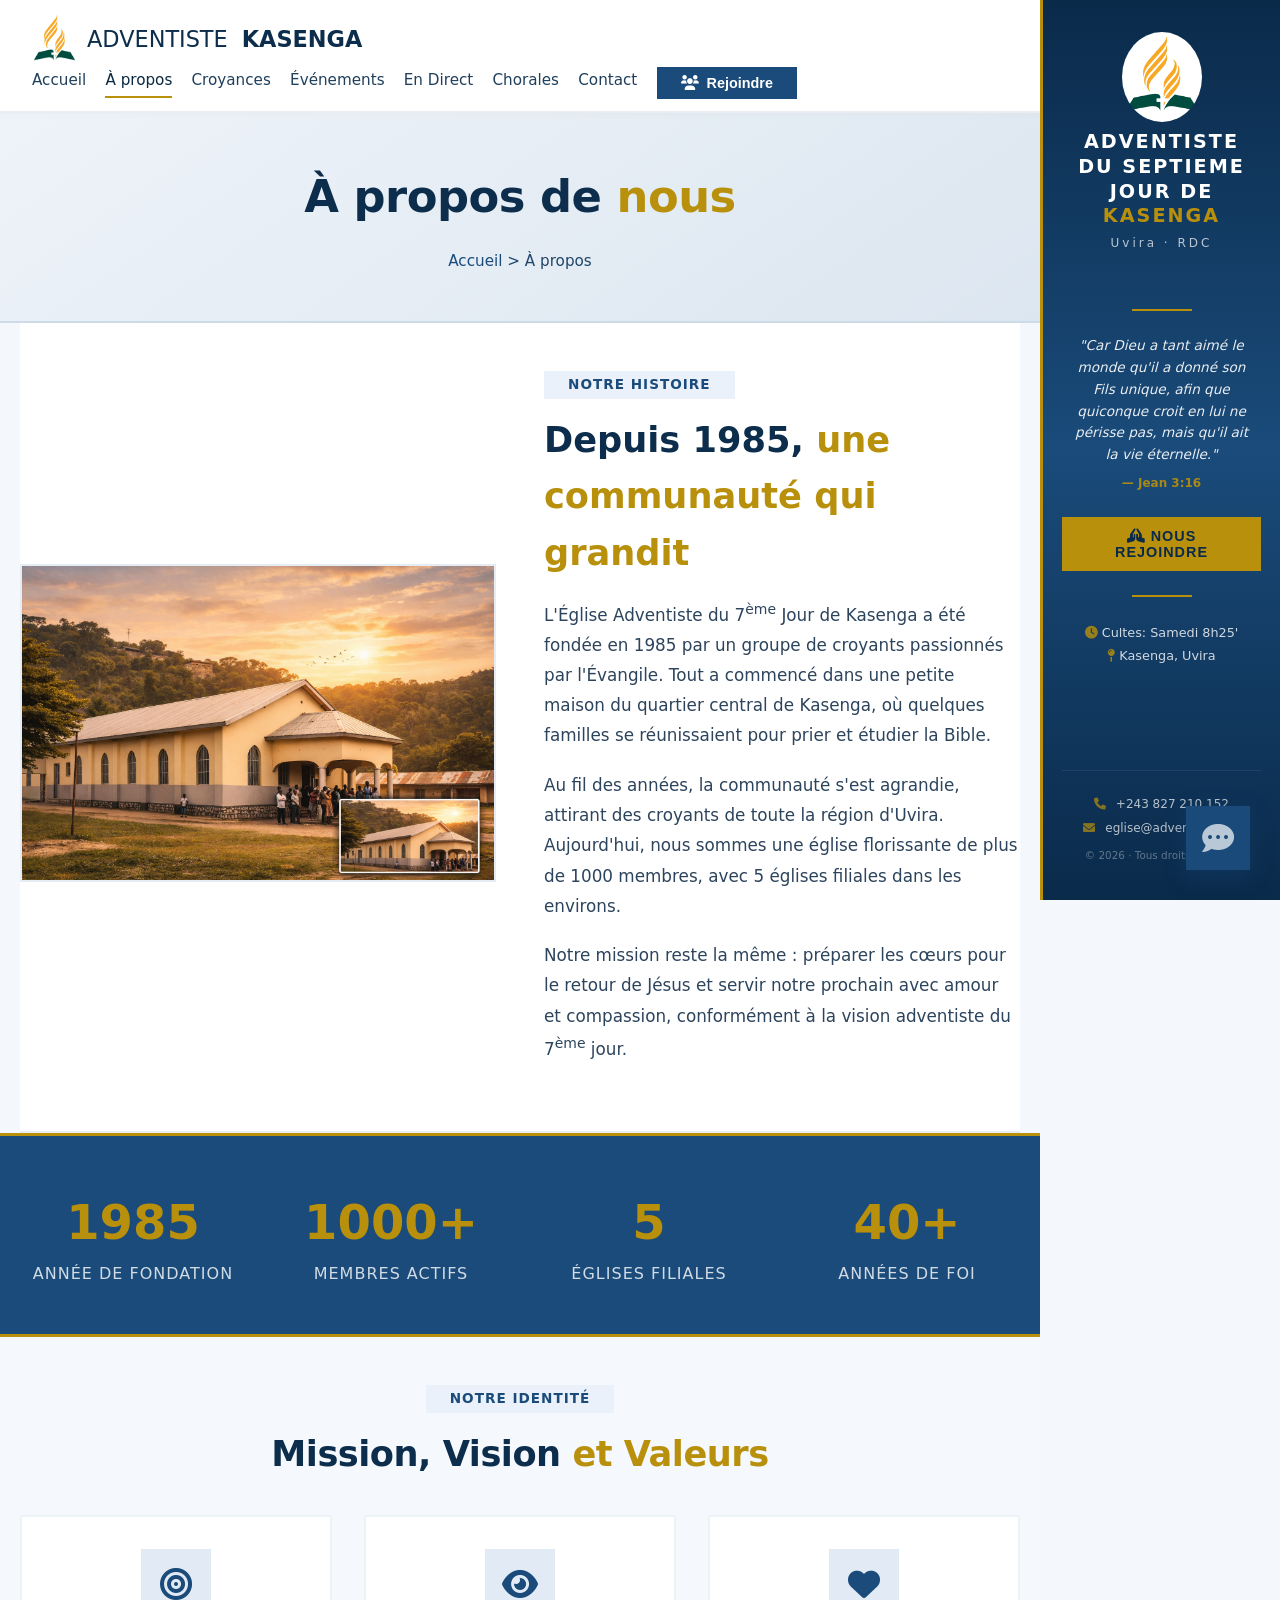
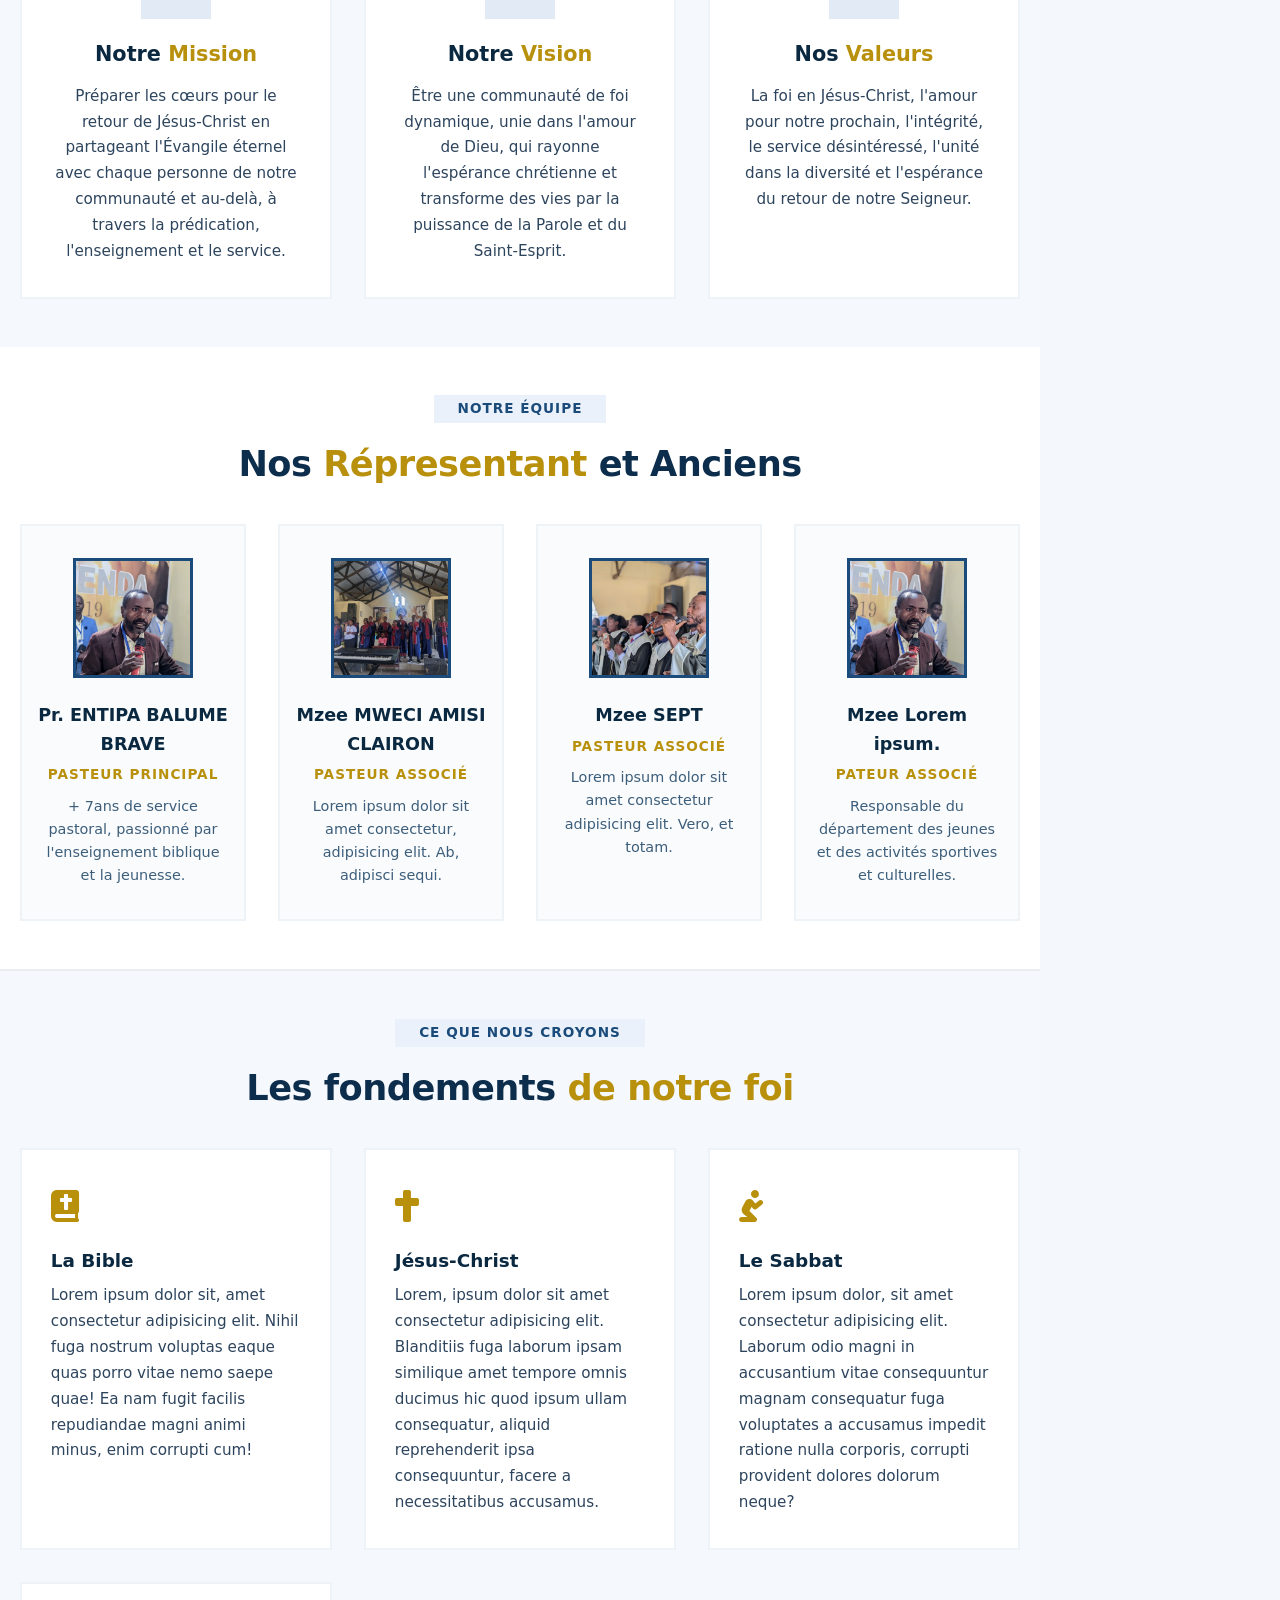
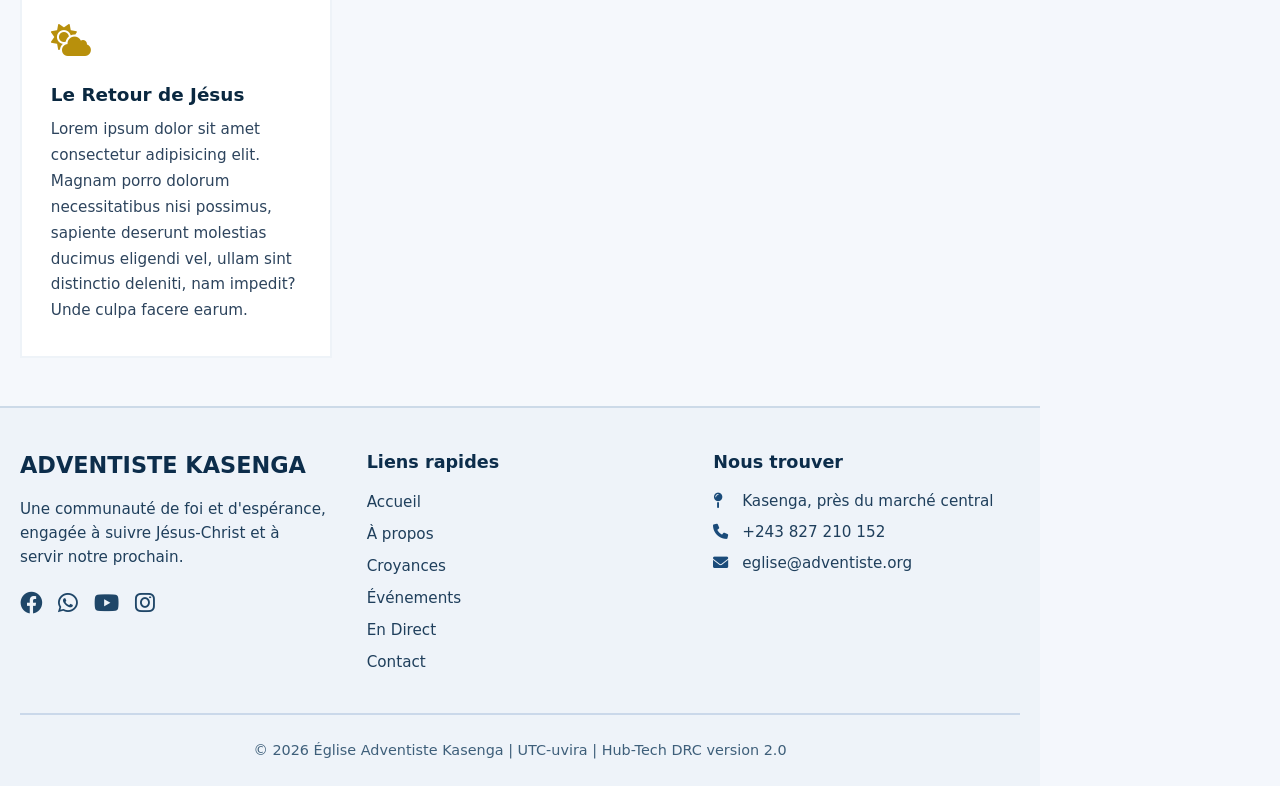
==== commit 024fc371: "Amélioration responsive : sidebar toujours visible sur tous les écrans" ====
--- a/a-propos.html
+++ b/a-propos.html
@@ -6,701 +6,7 @@
     <title>À propos - Église Adventiste Kasenga</title>
     <!-- Font Awesome 6 -->
     <link rel="stylesheet" href="https://cdnjs.cloudflare.com/ajax/libs/font-awesome/6.0.0-beta3/css/all.min.css">
-    <style>
-        /* ============================================================
-           RESET & BASE
-           ============================================================ */
-        * {
-            margin: 0;
-            padding: 0;
-            box-sizing: border-box;
-        }
-
-        body {
-            font-family: 'Segoe UI', Roboto, system-ui, -apple-system, sans-serif;
-            background: #f4f7fc;
-            color: #1e1e2a;
-            line-height: 1.6;
-        }
-
-        .container {
-            max-width: 1280px;
-            margin: 0 auto;
-            padding: 0 20px;
-        }
-
-        /* ============================================================
-           WRAPPER PRINCIPAL AVEC SIDEBAR DROITE
-           ============================================================ */
-        .main-wrapper {
-            display: flex;
-            gap: 0;
-            min-height: 100vh;
-        }
-
-        .content-left {
-            flex: 1;
-            min-width: 0;
-        }
-
-        /* ============================================================
-           SIDEBAR DROITE (fond bleu avec logo Adventiste)
-           ============================================================ */
-        .sidebar-right {
-            width: 240px;
-            background: linear-gradient(180deg, #0a2a4a 0%, #1a4b7a 50%, #0a2a4a 100%);
-            padding: 2rem 1.2rem;
-            display: flex;
-            flex-direction: column;
-            align-items: center;
-            text-align: center;
-            color: white;
-            position: sticky;
-            top: 0;
-            height: 100vh;
-            overflow-y: auto;
-            flex-shrink: 0;
-            border-left: 3px solid #B8900C;
-        }
-
-        .sidebar-logo {
-            margin-bottom: 2rem;
-            width: 100%;
-        }
-
-        .sidebar-logo .cross-icon {
-            font-size: 3.5rem;
-            color: #B8900C;
-            display: block;
-            margin-bottom: 0.5rem;
-        }
-
-        .sidebar-logo h2 {
-            font-size: 1.2rem;
-            font-weight: 700;
-            letter-spacing: 2px;
-            color: #ffffff;
-            text-transform: uppercase;
-            line-height: 1.3;
-        }
-
-        .sidebar-logo h2 span {
-            color: #B8900C;
-        }
-
-        .sidebar-logo .subtitle {
-            font-size: 0.75rem;
-            opacity: 0.7;
-            letter-spacing: 3px;
-            margin-top: 0.3rem;
-        }
-
-        .sidebar-divider {
-            width: 60px;
-            height: 2px;
-            background: #B8900C;
-            margin: 1.5rem auto;
-        }
-
-        .sidebar-verse {
-            font-size: 0.85rem;
-            font-style: italic;
-            opacity: 0.9;
-            line-height: 1.6;
-            padding: 0 0.5rem;
-        }
-
-        .sidebar-verse .verse-ref {
-            display: block;
-            font-style: normal;
-            font-weight: 600;
-            color: #B8900C;
-            margin-top: 0.5rem;
-            font-size: 0.75rem;
-        }
-
-        .sidebar-btn {
-            background: #B8900C;
-            color: #0a2a4a;
-            border: none;
-            padding: 0.7rem 1.8rem;
-            font-weight: 700;
-            font-size: 0.9rem;
-            cursor: pointer;
-            margin-top: 1.5rem;
-            transition: 0.2s;
-            width: 100%;
-            text-transform: uppercase;
-            letter-spacing: 1px;
-        }
-
-        .sidebar-btn:hover {
-            background: #d4a815;
-        }
-
-        .sidebar-contact {
-            margin-top: auto;
-            padding-top: 1.5rem;
-            border-top: 1px solid rgba(255,255,255,0.1);
-            width: 100%;
-            font-size: 0.75rem;
-            opacity: 0.7;
-        }
-
-        .sidebar-contact i {
-            color: #B8900C;
-            margin-right: 6px;
-        }
-
-        .sidebar-contact p {
-            margin-bottom: 0.3rem;
-        }
-
-        /* ============================================================
-           HEADER / NAVBAR
-           ============================================================ */
-        .header {
-            display: flex;
-            justify-content: space-between;
-            align-items: center;
-            padding: 0.75rem 2rem;
-            background: white;
-            border-bottom: 2px solid #e9edf2;
-            flex-wrap: wrap;
-            position: sticky;
-            top: 0;
-            z-index: 100;
-            box-shadow: 0 2px 10px rgba(0,0,0,0.02);
-        }
-
-        .logo {
-            display: flex;
-            align-items: center;
-            gap: 10px;
-            font-weight: 700;
-            font-size: 1.4rem;
-            color: #0c2d4b;
-        }
-        .logo i {
-            font-size: 1.8rem;
-            color: #1a4b7a;
-        }
-        .logo span {
-            font-weight: 300;
-            margin-right: 4px;
-        }
-
-        .nav {
-            display: flex;
-            align-items: center;
-            gap: 1.2rem;
-            flex-wrap: wrap;
-        }
-        .nav a {
-            text-decoration: none;
-            color: #1f3f5c;
-            font-weight: 500;
-            font-size: 0.95rem;
-            transition: 0.15s;
-            border-bottom: 2px solid transparent;
-            padding-bottom: 4px;
-        }
-        .nav a:hover {
-            border-bottom-color: #1a4b7a;
-            color: #0a2840;
-        }
-        .nav a.active {
-            border-bottom-color: #B8900C;
-            color: #0a2840;
-        }
-
-        .btn-join {
-            background: #1a4b7a;
-            color: white;
-            border: none;
-            padding: 0.5rem 1.5rem;
-            font-weight: 600;
-            font-size: 0.9rem;
-            display: inline-flex;
-            align-items: center;
-            gap: 8px;
-            cursor: pointer;
-            transition: 0.15s;
-        }
-        .btn-join:hover {
-            background: #0f3a60;
-        }
-
-        .menu-toggle {
-            display: none;
-            font-size: 1.8rem;
-            color: #1a3f5c;
-            cursor: pointer;
-        }
-
-        /* ============================================================
-           PAGE HEADER (Bannière de la page)
-           ============================================================ */
-        .page-header {
-            background: linear-gradient(145deg, #eef3f9 0%, #dce6f0 100%);
-            padding: 3rem 2rem;
-            text-align: center;
-            border-bottom: 2px solid #cddae8;
-        }
-
-        .page-header h1 {
-            font-size: 2.8rem;
-            font-weight: 700;
-            color: #0c2d4b;
-            letter-spacing: -0.5px;
-        }
-
-        .page-header h1 span {
-            color: #B8900C;
-        }
-
-        .page-header .breadcrumb {
-            margin-top: 1rem;
-            font-size: 0.95rem;
-            color: #1f4668;
-        }
-
-        .page-header .breadcrumb a {
-            color: #1a4b7a;
-            text-decoration: none;
-        }
-
-        .page-header .breadcrumb a:hover {
-            text-decoration: underline;
-        }
-
-        /* ============================================================
-           SECTION NOTRE HISTOIRE
-           ============================================================ */
-        .history-section {
-            padding: 3rem 0;
-            background: white;
-            border-bottom: 2px solid #e9edf2;
-        }
-
-        .history-grid {
-            display: grid;
-            grid-template-columns: 1fr 1fr;
-            gap: 3rem;
-            align-items: center;
-        }
-
-        .history-image img {
-            width: 100%;
-            border: 2px solid #e5ecf3;
-            max-height: 400px;
-            object-fit: cover;
-        }
-
-        .history-content .section-tag {
-            display: inline-block;
-            background: #eaf1fa;
-            padding: 0.2rem 1.5rem;
-            font-weight: 600;
-            color: #1a4b7a;
-            font-size: 0.85rem;
-            letter-spacing: 1px;
-            margin-bottom: 0.8rem;
-            text-transform: uppercase;
-        }
-
-        .history-content h2 {
-            font-size: 2.2rem;
-            font-weight: 600;
-            color: #0c2d4b;
-            margin-bottom: 1rem;
-        }
-
-        .history-content h2 span {
-            color: #B8900C;
-        }
-
-        .history-content p {
-            color: #2d445d;
-            line-height: 1.8;
-            margin-bottom: 1.2rem;
-            font-size: 1.05rem;
-        }
-
-        /* ============================================================
-           SECTION NOTRE MISSION / VISION / VALEURS
-           ============================================================ */
-        .mission-section {
-            padding: 3rem 0;
-            background: #f5f8fc;
-        }
-
-        .mission-grid {
-            display: grid;
-            grid-template-columns: repeat(3, 1fr);
-            gap: 2rem;
-            margin-top: 2rem;
-        }
-
-        .mission-card {
-            background: white;
-            padding: 2rem 1.8rem;
-            border: 2px solid #eef3f8;
-            transition: 0.2s;
-            text-align: center;
-        }
-
-        .mission-card:hover {
-            border-color: #1a4b7a;
-            box-shadow: 0 8px 20px rgba(0,0,0,0.04);
-        }
-
-        .mission-card .icon {
-            background: #e2ebf5;
-            width: 70px;
-            height: 70px;
-            display: flex;
-            align-items: center;
-            justify-content: center;
-            margin: 0 auto 1.2rem;
-            font-size: 2rem;
-            color: #1a4b7a;
-        }
-
-        .mission-card h3 {
-            font-size: 1.3rem;
-            color: #0a2840;
-            margin-bottom: 0.8rem;
-        }
-
-        .mission-card h3 span {
-            color: #B8900C;
-        }
-
-        .mission-card p {
-            color: #2d445d;
-            font-size: 0.95rem;
-            line-height: 1.7;
-        }
-
-        /* ============================================================
-           SECTION NOTRE ÉQUIPE / PASTEURS
-           ============================================================ */
-        .team-section {
-            padding: 3rem 0;
-            background: white;
-            border-bottom: 2px solid #e9edf2;
-        }
-
-        .team-grid {
-            display: grid;
-            grid-template-columns: repeat(auto-fit, minmax(220px, 1fr));
-            gap: 2rem;
-            margin-top: 2rem;
-        }
-
-        .team-card {
-            text-align: center;
-            padding: 2rem 1rem;
-            border: 2px solid #eef3f8;
-            background: #f9fbfd;
-            transition: 0.2s;
-        }
-
-        .team-card:hover {
-            border-color: #1a4b7a;
-        }
-
-        .team-card img {
-            width: 120px;
-            height: 120px;
-            object-fit: cover;
-            border: 3px solid #1a4b7a;
-            margin-bottom: 1rem;
-        }
-
-        .team-card h4 {
-            font-size: 1.1rem;
-            color: #0a2840;
-            margin-bottom: 0.2rem;
-        }
-
-        .team-card .role {
-            color: #B8900C;
-            font-weight: 600;
-            font-size: 0.85rem;
-            text-transform: uppercase;
-            letter-spacing: 1px;
-        }
-
-        .team-card p {
-            color: #3d5e7a;
-            font-size: 0.9rem;
-            margin-top: 0.5rem;
-        }
-
-        /* ============================================================
-           SECTION CHIFFRES CLÉS
-           ============================================================ */
-        .stats-section {
-            padding: 3rem 0;
-            background: #1a4b7a;
-            color: white;
-            border-top: 3px solid #B8900C;
-            border-bottom: 3px solid #B8900C;
-        }
-
-        .stats-grid {
-            display: grid;
-            grid-template-columns: repeat(4, 1fr);
-            gap: 2rem;
-            text-align: center;
-        }
-
-        .stat-item .number {
-            font-size: 3rem;
-            font-weight: 700;
-            color: #B8900C;
-            display: block;
-        }
-
-        .stat-item .label {
-            font-size: 1rem;
-            opacity: 0.8;
-            text-transform: uppercase;
-            letter-spacing: 1px;
-        }
-
-        /* ============================================================
-           SECTION NOTRE FOI (Croyances)
-           ============================================================ */
-        .beliefs-section {
-            padding: 3rem 0;
-            background: white;
-        }
-
-        .beliefs-grid {
-            display: grid;
-            grid-template-columns: repeat(auto-fit, minmax(250px, 1fr));
-            gap: 2rem;
-            margin-top: 2rem;
-        }
-
-        .belief-card {
-            padding: 1.8rem;
-            border: 2px solid #eef3f8;
-            background: #f9fbfd;
-            transition: 0.2s;
-        }
-
-        .belief-card:hover {
-            border-color: #1a4b7a;
-        }
-
-        .belief-card .icon {
-            font-size: 2rem;
-            color: #B8900C;
-            margin-bottom: 0.8rem;
-        }
-
-        .belief-card h4 {
-            font-size: 1.1rem;
-            color: #0a2840;
-            margin-bottom: 0.5rem;
-        }
-
-        .belief-card p {
-            color: #2d445d;
-            font-size: 0.95rem;
-            line-height: 1.6;
-        }
-
-        /* ============================================================
-           FOOTER (identique à l'accueil)
-           ============================================================ */
-        .footer {
-            background: #eef3f9;
-            padding: 2.5rem 0 1.5rem;
-            border-top: 2px solid #ccdae8;
-        }
-        .footer-grid {
-            display: grid;
-            grid-template-columns: repeat(auto-fit, minmax(200px, 1fr));
-            gap: 2.5rem;
-        }
-        .footer-about h3 {
-            color: #0c2d4b;
-            font-size: 1.4rem;
-            margin-bottom: 0.8rem;
-        }
-        .footer-about p {
-            color: #1f3f5c;
-            font-size: 0.95rem;
-            line-height: 1.6;
-        }
-        .footer-social {
-            display: flex;
-            gap: 1rem;
-            margin-top: 1rem;
-            font-size: 1.4rem;
-        }
-        .footer-social a {
-            color: #1f4668;
-            transition: 0.15s;
-        }
-        .footer-social a:hover {
-            color: #0c2d4b;
-        }
-
-        .footer-links h4,
-        .footer-contact h4 {
-            color: #0c2d4b;
-            font-size: 1.1rem;
-            margin-bottom: 0.8rem;
-        }
-        .footer-links ul {
-            list-style: none;
-        }
-        .footer-links li {
-            margin-bottom: 0.4rem;
-        }
-        .footer-links a {
-            text-decoration: none;
-            color: #1f3f5c;
-            font-size: 0.95rem;
-        }
-        .footer-links a:hover {
-            color: #0a2840;
-            text-decoration: underline;
-        }
-        .footer-contact p {
-            color: #1f3f5c;
-            font-size: 0.95rem;
-            margin-bottom: 0.4rem;
-        }
-        .footer-contact i {
-            width: 24px;
-            color: #1a4b7a;
-        }
-
-        .footer-bottom {
-            text-align: center;
-            padding-top: 1.5rem;
-            margin-top: 2rem;
-            border-top: 2px solid #cad8ea;
-            font-size: 0.9rem;
-            color: #3e5f7a;
-        }
-
-        /* ============================================================
-           RESPONSIVE
-           ============================================================ */
-        @media (max-width: 992px) {
-            .sidebar-right {
-                display: none;
-            }
-            .main-wrapper {
-                flex-direction: column;
-            }
-        }
-
-        @media (max-width: 900px) {
-            .history-grid {
-                grid-template-columns: 1fr;
-            }
-            .history-image img {
-                max-height: 280px;
-            }
-            .mission-grid {
-                grid-template-columns: 1fr 1fr;
-            }
-            .stats-grid {
-                grid-template-columns: repeat(2, 1fr);
-            }
-            .page-header h1 {
-                font-size: 2.2rem;
-            }
-        }
-
-        @media (max-width: 768px) {
-            .nav {
-                display: none;
-                width: 100%;
-                flex-direction: column;
-                align-items: stretch;
-                gap: 0.8rem;
-                padding: 1rem 0 0.5rem;
-                border-top: 2px solid #e9edf2;
-            }
-            .nav.open {
-                display: flex;
-            }
-            .menu-toggle {
-                display: block;
-            }
-
-            .page-header {
-                padding: 2rem 1rem;
-            }
-            .page-header h1 {
-                font-size: 1.8rem;
-            }
-
-            .mission-grid {
-                grid-template-columns: 1fr;
-            }
-
-            .stats-grid {
-                grid-template-columns: 1fr 1fr;
-                gap: 1.5rem;
-            }
-            .stat-item .number {
-                font-size: 2.2rem;
-            }
-
-            .team-grid {
-                grid-template-columns: repeat(auto-fit, minmax(160px, 1fr));
-            }
-
-            .header {
-                padding: 0.75rem 1rem;
-            }
-            .logo {
-                font-size: 1.1rem;
-            }
-            .logo i {
-                font-size: 1.4rem;
-            }
-
-            .footer-grid {
-                grid-template-columns: 1fr;
-                gap: 1.5rem;
-            }
-        }
-
-        @media (max-width: 480px) {
-            .page-header h1 {
-                font-size: 1.5rem;
-            }
-            .history-content h2 {
-                font-size: 1.6rem;
-            }
-            .stats-grid {
-                grid-template-columns: 1fr 1fr;
-                gap: 1rem;
-            }
-            .stat-item .number {
-                font-size: 1.8rem;
-            }
-            .beliefs-grid {
-                grid-template-columns: 1fr;
-            }
-            .team-card img {
-                width: 90px;
-                height: 90px;
-            }
-        }
-    </style>
+    <link rel="stylesheet" href="css/style.css">
 </head>
 <body>
 
@@ -713,7 +19,7 @@
             <!-- HEADER / NAVBAR -->
             <header class="header">
                 <div class="logo">
-                    <i class="fas fa-cross"></i>
+                     <img src="images/seventh-day-adventist-church.jpg" alt="" style="width: 45px; height: 55px;">
                     <span>ADVENTISTE</span> KASENGA
                 </div>
                 <nav class="nav" id="nav">
@@ -742,11 +48,11 @@
             </section>
 
             <!-- SECTION NOTRE HISTOIRE -->
+            <div class="container">
             <section class="history-section">
-                <div class="container">
                     <div class="history-grid">
                         <div class="history-image">
-                            <img src="images/les_seraphins.jpg" alt="Notre église - Histoire">
+                            <img src="images/adventiste 2.png" alt="Notre église - Histoire">
                         </div>
                         <div class="history-content">
                             <span class="section-tag">Notre histoire</span>
@@ -815,31 +121,31 @@
                 <div class="container">
                     <div class="section-header" style="text-align:center; margin-bottom: 1rem;">
                         <span class="section-tag">Notre équipe</span>
-                        <h2 style="font-size:2.2rem; font-weight:600; color:#0c2d4b;">Nos <span style="color:#B8900C;">Pasteurs</span> et Anciens</h2>
+                        <h2 style="font-size:2.2rem; font-weight:600; color:#0c2d4b;">Nos <span style="color:#B8900C;">Répresentant</span> et Anciens</h2>
                     </div>
                     <div class="team-grid">
                         <div class="team-card">
                             <img src="images/mzee_precie.jpg" alt="Pasteur">
-                            <h4>Pr. Jean-Pierre Mukendi</h4>
+                            <h4>Pr. ENTIPA BALUME BRAVE</h4>
                             <span class="role">Pasteur Principal</span>
-                            <p>20 ans de service pastoral, passionné par l'enseignement biblique et la jeunesse.</p>
+                            <p> + 7ans de service pastoral, passionné par l'enseignement biblique et la jeunesse.</p>
                         </div>
                         <div class="team-card">
                             <img src="images/aller dans le monde.jpg" alt="Pasteur">
-                            <h4>Pr. David Kasongo</h4>
+                            <h4>Mzee MWECI AMISI CLAIRON</h4>
                             <span class="role">Pasteur Associé</span>
-                            <p>Responsable des études bibliques et des groupes de prière, 12 ans d'expérience.</p>
+                            <p>Lorem ipsum dolor sit amet consectetur, adipisicing elit. Ab, adipisci sequi.</p>
                         </div>
                         <div class="team-card">
                             <img src="images/les_seraphins.jpg" alt="Ancien">
-                            <h4>Fr. Jonas Mwamba</h4>
-                            <span class="role">Ancien</span>
-                            <p>Ancien coordinateur des œuvres caritatives et des programmes communautaires.</p>
+                            <h4>Mzee SEPT</h4>
+                            <span class="role">Pasteur associé</span>
+                            <p>Lorem ipsum dolor sit amet consectetur adipisicing elit. Vero, et totam.</p>
                         </div>
                         <div class="team-card">
                             <img src="images/mzee_precie.jpg" alt="Ancien">
-                            <h4>Fr. Samuel Kambale</h4>
-                            <span class="role">Ancien / Jeunesse</span>
+                            <h4>Mzee Lorem ipsum.</h4>
+                            <span class="role">Pateur associé</span>
                             <p>Responsable du département des jeunes et des activités sportives et culturelles.</p>
                         </div>
                     </div>
@@ -857,22 +163,26 @@
                         <div class="belief-card">
                             <div class="icon"><i class="fas fa-bible"></i></div>
                             <h4>La Bible</h4>
-                            <p>Nous croyons que la Bible est la Parole inspirée de Dieu, la règle suprême de notre foi et de notre conduite.</p>
+                            <!-- <p>Nous croyons que la Bible est la Parole inspirée de Dieu, la règle suprême de notre foi et de notre conduite.</p> -->
+                             <p>Lorem ipsum dolor sit, amet consectetur adipisicing elit. Nihil fuga nostrum voluptas eaque quas porro vitae nemo saepe quae! Ea nam fugit facilis repudiandae magni animi minus, enim corrupti cum!</p>
                         </div>
                         <div class="belief-card">
                             <div class="icon"><i class="fas fa-cross"></i></div>
                             <h4>Jésus-Christ</h4>
-                            <p>Nous croyons en Jésus-Christ, Fils de Dieu, notre Sauveur et Seigneur, mort pour nos péchés et ressuscité pour notre justification.</p>
+                            <!-- <p>Nous croyons en Jésus-Christ, Fils de Dieu, notre Sauveur et Seigneur, mort pour nos péchés et ressuscité pour notre justification.</p> -->
+                             <p>Lorem, ipsum dolor sit amet consectetur adipisicing elit. Blanditiis fuga laborum ipsam similique amet tempore omnis ducimus hic quod ipsum ullam consequatur, aliquid reprehenderit ipsa consequuntur, facere a necessitatibus accusamus.</p>
                         </div>
                         <div class="belief-card">
                             <div class="icon"><i class="fas fa-pray"></i></div>
                             <h4>Le Sabbat</h4>
-                            <p>Nous observons le septième jour (samedi) comme le sabbat biblique, jour de repos et de communion avec Dieu.</p>
+                            <!-- <p>Nous observons le septième jour (samedi) comme le sabbat biblique, jour de repos et de communion avec Dieu.</p> -->
+                             <p>Lorem ipsum dolor, sit amet consectetur adipisicing elit. Laborum odio magni in accusantium vitae consequuntur magnam consequatur fuga voluptates a accusamus impedit ratione nulla corporis, corrupti provident dolores dolorum neque?</p>
                         </div>
                         <div class="belief-card">
                             <div class="icon"><i class="fas fa-cloud-sun"></i></div>
                             <h4>Le Retour de Jésus</h4>
-                            <p>Nous attendons avec joie le retour glorieux de Jésus-Christ, qui viendra rétablir toutes choses et nous emmener dans sa présence éternelle.</p>
+                            <!-- <p>Nous attendons avec joie le retour glorieux de Jésus-Christ, qui viendra rétablir toutes choses et nous emmener dans sa présence éternelle.</p> -->
+                            <p>Lorem ipsum dolor sit amet consectetur adipisicing elit. Magnam porro dolorum necessitatibus nisi possimus, sapiente deserunt molestias ducimus eligendi vel, ullam sint distinctio deleniti, nam impedit? Unde culpa facere earum.</p>
                         </div>
                     </div>
                 </div>
@@ -922,8 +232,8 @@
         <!-- SIDEBAR DROITE (fond bleu avec logo Adventiste) -->
         <aside class="sidebar-right">
             <div class="sidebar-logo">
-                <i class="fas fa-cross cross-icon"></i>
-                <h2>ADVENTISTE <br><span>KASENGA</span></h2>
+                <img src="images/seventh-day-adventist-church.jpg" alt="" style="width: 80px; height: 90px; border-radius: 50%;">
+                <h2>ADVENTISTE DU SEPTIEME JOUR DE<br><span>KASENGA</span></h2>
                 <p class="subtitle">Uvira · RDC</p>
             </div>
 
@@ -941,7 +251,7 @@
             <div class="sidebar-divider"></div>
 
             <div style="width:100%; text-align:center; font-size:0.8rem; opacity:0.8; line-height:1.8;">
-                <p><i class="fas fa-clock" style="color:#B8900C;"></i> Cultes: Samedi 9h</p>
+                <p><i class="fas fa-clock" style="color:#B8900C;"></i> Cultes: Samedi 8h25'</p>
                 <p><i class="fas fa-map-pin" style="color:#B8900C;"></i> Kasenga, Uvira</p>
             </div>
 
@@ -954,6 +264,40 @@
 
     </div>
     <!-- FIN MAIN-WRAPPER -->
+
+
+      <!-- CHATBOT -->
+    <div id="chatbot-icon" class="chatbot-icon">
+        <i class="fas fa-comment-dots"></i>
+        <span class="chatbot-pulse"></span>
+    </div>
+
+    <div id="chatbot-window" class="chatbot-window">
+        <div class="chatbot-header">
+            <div class="chatbot-header-info">
+                <img src="images/seventh-day-adventist-church.jpg" alt="" style="width: 30px; height: 40px; border-radius: 50%;">
+                <span>Assistant Adventiste</span>
+            </div>
+            <button id="close-chat"><i class="fas fa-times"></i></button>
+        </div>
+        <div class="chatbot-messages" id="chatbot-messages">
+            <div class="bot-message">
+                <i class="fas fa-heart"></i>
+                <span>Bonjour et que Dieu vous bénisse ! 🙏 Comment puis-je vous aider ?</span>
+            </div>
+        </div>
+        <div class="chatbot-input">
+            <input type="text" id="chatbot-input" placeholder="Écrivez votre message...">
+            <button id="chatbot-send"><i class="fas fa-paper-plane"></i></button>
+        </div>
+    </div>
+
+    <div class="ajout">
+        <div class="marge">
+            <img src="images/aller dans le monde.jpg" alt="logo">
+        </div>
+    </div>
+
 
     <script>
         // Menu toggle
@@ -964,6 +308,47 @@
                 nav.classList.toggle('open');
             });
         }
+
+                // Chatbot toggle
+        const chatIcon = document.getElementById('chatbot-icon');
+        const chatWindow = document.getElementById('chatbot-window');
+        const closeChat = document.getElementById('close-chat');
+        const chatInput = document.getElementById('chatbot-input');
+        const chatSend = document.getElementById('chatbot-send');
+        const chatMessages = document.getElementById('chatbot-messages');
+
+        function toggleChat() {
+            chatWindow.classList.toggle('active');
+        }
+
+        if (chatIcon) chatIcon.addEventListener('click', toggleChat);
+        if (closeChat) closeChat.addEventListener('click', toggleChat);
+
+        function sendMessage() {
+            const text = chatInput.value.trim();
+            if (!text) return;
+            const userDiv = document.createElement('div');
+            userDiv.className = 'user-message';
+            userDiv.innerHTML = `<i class="fas fa-user"></i><span>${text}</span>`;
+            chatMessages.appendChild(userDiv);
+            chatInput.value = '';
+            chatMessages.scrollTop = chatMessages.scrollHeight;
+
+            setTimeout(() => {
+                const botDiv = document.createElement('div');
+                botDiv.className = 'bot-message';
+                botDiv.innerHTML = `<i class="fas fa-heart"></i><span>Merci pour votre message. Un frère ou une sœur vous répondra bientôt. Que Dieu vous bénisse !</span>`;
+                chatMessages.appendChild(botDiv);
+                chatMessages.scrollTop = chatMessages.scrollHeight;
+            }, 600);
+        }
+
+        if (chatSend) chatSend.addEventListener('click', sendMessage);
+        if (chatInput) {
+            chatInput.addEventListener('keypress', function(e) {
+                if (e.key === 'Enter') sendMessage();
+            });
+        }
     </script>
 
 </body>
--- a/css/style.css
+++ b/css/style.css
@@ -0,0 +1,5707 @@
+
+/* ============================================================
+    RESET & BASE
+    ============================================================ */
+* {
+    margin: 0;
+    padding: 0;
+    box-sizing: border-box;
+}
+
+body {
+    font-family: 'Segoe UI', Roboto, system-ui, -apple-system, sans-serif;
+    background: #f4f7fc;
+    color: #1e1e2a;
+    line-height: 1.6;
+}
+
+.container {
+    max-width: 1280px;
+    margin: 0 auto;
+    padding: 0 20px;
+}
+
+/* ============================================================
+    WRAPPER PRINCIPAL AVEC SIDEBAR DROITE
+    ============================================================ */
+.main-wrapper {
+    display: flex;
+    gap: 0;
+    min-height: 100vh;
+}
+
+.content-left {
+    flex: 1;
+    min-width: 0;
+}
+
+.sidebar-right {
+    width: 260px;
+    background: linear-gradient(180deg, #0a2a4a 0%, #1a4b7a 50%, #0a2a4a 100%);
+    padding: 2rem 1.2rem;
+    display: flex;
+    flex-direction: column;
+    align-items: center;
+    text-align: center;
+    color: white;
+    position: sticky;
+    top: 0;
+    height: 100vh;
+    overflow-y: auto;
+    flex-shrink: 0;
+    border-left: 3px solid #B8900C;
+    z-index: 50;
+}
+
+.sidebar-logo {
+    margin-bottom: 2rem;
+    width: 100%;
+}
+
+.sidebar-logo .cross-icon {
+    font-size: 3.5rem;
+    color: #B8900C;
+    display: block;
+    margin-bottom: 0.5rem;
+}
+
+.sidebar-logo h2 {
+    font-size: 1.2rem;
+    font-weight: 700;
+    letter-spacing: 2px;
+    color: #ffffff;
+    text-transform: uppercase;
+    line-height: 1.3;
+}
+
+.sidebar-logo h2 span {
+    color: #B8900C;
+}
+
+.sidebar-logo .subtitle {
+    font-size: 0.75rem;
+    opacity: 0.7;
+    letter-spacing: 3px;
+    margin-top: 0.3rem;
+}
+
+.sidebar-divider {
+    width: 60px;
+    height: 2px;
+    background: #B8900C;
+    margin: 1.5rem auto;
+}
+
+.sidebar-verse {
+    font-size: 0.85rem;
+    font-style: italic;
+    opacity: 0.9;
+    line-height: 1.6;
+    padding: 0 0.5rem;
+}
+
+.sidebar-verse .verse-ref {
+    display: block;
+    font-style: normal;
+    font-weight: 600;
+    color: #B8900C;
+    margin-top: 0.5rem;
+    font-size: 0.75rem;
+}
+
+.sidebar-btn {
+    background: #B8900C;
+    color: #0a2a4a;
+    border: none;
+    padding: 0.7rem 1.8rem;
+    font-weight: 700;
+    font-size: 0.9rem;
+    cursor: pointer;
+    margin-top: 1.5rem;
+    transition: 0.2s;
+    width: 100%;
+    text-transform: uppercase;
+    letter-spacing: 1px;
+}
+
+.sidebar-btn:hover {
+    background: #d4a815;
+}
+
+.sidebar-contact {
+    margin-top: auto;
+    padding-top: 1.5rem;
+    border-top: 1px solid rgba(255,255,255,0.1);
+    width: 100%;
+    font-size: 0.75rem;
+    opacity: 0.7;
+}
+
+.sidebar-contact i {
+    color: #B8900C;
+    margin-right: 6px;
+}
+
+.sidebar-contact p {
+    margin-bottom: 0.3rem;
+}
+
+/* ============================================================
+    HEADER / NAVBAR (couleurs originales)
+    ============================================================ */
+.header {
+    display: flex;
+    justify-content: space-between;
+    align-items: center;
+    padding: 0.75rem 2rem;
+    background: white;
+    border-bottom: 2px solid #e9edf2;
+    flex-wrap: wrap;
+    position: sticky;
+    top: 0;
+    z-index: 100;
+    box-shadow: 0 2px 10px rgba(0,0,0,0.02);
+}
+
+.logo {
+    display: flex;
+    align-items: center;
+    gap: 10px;
+    font-weight: 700;
+    font-size: 1.4rem;
+    color: #0c2d4b;
+}
+.logo i {
+    font-size: 1.8rem;
+    color: #1a4b7a;
+}
+.logo span {
+    font-weight: 300;
+    margin-right: 4px;
+}
+
+.nav {
+    display: flex;
+    align-items: center;
+    gap: 1.2rem;
+    flex-wrap: wrap;
+}
+.nav a {
+    text-decoration: none;
+    color: #1f3f5c;
+    font-weight: 500;
+    font-size: 0.95rem;
+    transition: 0.15s;
+    border-bottom: 2px solid transparent;
+    padding-bottom: 4px;
+}
+.nav a:hover {
+    border-bottom-color: #1a4b7a;
+    color: #0a2840;
+}
+
+.btn-join {
+    background: #1a4b7a;
+    color: white;
+    border: none;
+    padding: 0.5rem 1.5rem;
+    font-weight: 600;
+    font-size: 0.9rem;
+    display: inline-flex;
+    align-items: center;
+    gap: 8px;
+    cursor: pointer;
+    transition: 0.15s;
+}
+.btn-join:hover {
+    background: #0f3a60;
+}
+
+.menu-toggle {
+    display: none;
+    font-size: 1.8rem;
+    color: #1a3f5c;
+    cursor: pointer;
+}
+
+.hero {
+    background: linear-gradient(145deg, #eef3f9 0%, #dce6f0 100%);
+    padding: 3rem 2rem 2.5rem;
+    text-align: center;
+    border-bottom: 2px solid #cddae8;
+}
+
+.hero-badge {
+    display: inline-block;
+    background: rgba(26, 75, 122, 0.12);
+    padding: 0.3rem 1.8rem;
+    font-weight: 600;
+    color: #1a4b7a;
+    font-size: 0.9rem;
+    letter-spacing: 0.5px;
+    margin-bottom: 1.5rem;
+    text-transform: uppercase;
+}
+
+.hero h1 {
+    font-size: 2.8rem;
+    font-weight: 300;
+    color: #0c2d4b;
+    letter-spacing: -0.5px;
+    line-height: 1.2;
+}
+
+.hero h1 r {
+    font-size: 35px;
+    color: #B8900C;
+    font-weight: 600;
+}
+
+.hero-subtitle {
+    font-size: 1.3rem;
+    color: #1f4668;
+    margin: 0.8rem 0 1.8rem;
+    font-weight: 400;
+    letter-spacing: 3px;
+}
+
+.hero-buttons {
+    display: flex;
+    flex-wrap: wrap;
+    justify-content: center;
+    gap: 1rem;
+    margin: 1.8rem 0 2rem;
+}
+
+.btn-primary {
+    background: #1a4b7a;
+    color: white;
+    border: none;
+    padding: 0.9rem 2.4rem;
+    font-size: 1.1rem;
+    font-weight: 600;
+    display: inline-flex;
+    align-items: center;
+    gap: 10px;
+    cursor: pointer;
+    transition: 0.2s;
+    text-transform: uppercase;
+    letter-spacing: 1px;
+}
+.btn-primary:hover {
+    background: #0f3a60;
+}
+
+.btn-outline {
+    background: transparent;
+    border: 2px solid #1a4b7a;
+    color: #1a4b7a;
+    padding: 0.9rem 2.4rem;
+    font-size: 1.1rem;
+    font-weight: 600;
+    display: inline-flex;
+    align-items: center;
+    gap: 10px;
+    cursor: pointer;
+    transition: 0.2s;
+}
+.btn-outline:hover {
+    background: #1a4b7a;
+    color: white;
+}
+
+.hero-social {
+    display: flex;
+    justify-content: center;
+    gap: 1.5rem;
+    font-size: 1.6rem;
+    color: #1f4668;
+}
+.hero-social a {
+    color: #1f4668;
+    transition: 0.15s;
+}
+.hero-social a:hover {
+    color: #0c2d4b;
+}
+
+.services {
+    padding: 3rem 0 2rem;
+    background: white;
+}
+
+.section-header {
+    text-align: center;
+    margin-bottom: 2.5rem;
+}
+.section-tag {
+    display: inline-block;
+    background: #eaf1fa;
+    padding: 0.2rem 1.5rem;
+    font-weight: 600;
+    color: #1a4b7a;
+    font-size: 0.85rem;
+    letter-spacing: 1px;
+    margin-bottom: 0.8rem;
+    text-transform: uppercase;
+}
+.section-header h2 {
+    font-size: 2.2rem;
+    font-weight: 600;
+    color: #0c2d4b;
+    letter-spacing: -0.5px;
+}
+
+.services-grid {
+    display: grid;
+    grid-template-columns: repeat(auto-fit, minmax(250px, 1fr));
+    gap: 2rem;
+}
+
+.service-card {
+    background: #f9fbfd;
+    padding: 2rem 1.8rem;
+    border: 2px solid #eef3f8;
+    transition: 0.2s;
+    text-align: center;
+}
+.service-card:hover {
+    border-color: #1a4b7a;
+    box-shadow: 0 8px 20px rgba(0,0,0,0.04);
+}
+
+.service-icon {
+    background: #e2ebf5;
+    width: 70px;
+    height: 70px;
+    display: flex;
+    align-items: center;
+    justify-content: center;
+    margin: 0 auto 1.2rem;
+    font-size: 2rem;
+    color: #1a4b7a;
+}
+
+.service-card h3 {
+    font-size: 1.4rem;
+    color: #0a2840;
+    margin-bottom: 0.5rem;
+}
+.service-card p {
+    color: #2d445d;
+    font-size: 0.95rem;
+    margin-bottom: 1.5rem;
+}
+.service-link {
+    color: #1a4b7a;
+    font-weight: 600;
+    text-decoration: none;
+    border-bottom: 2px solid transparent;
+    transition: 0.15s;
+}
+.service-link:hover {
+    border-bottom-color: #1a4b7a;
+}
+
+
+.about-modern {
+    padding: 3rem 0;
+    background: #f5f8fc;
+}
+.about-grid {
+    display: grid;
+    grid-template-columns: 1fr 1fr;
+    gap: 2.5rem;
+    align-items: center;
+}
+.about-image {
+    position: relative;
+}
+.about-image img {
+    width: 100%;
+    border: 2px solid #e5ecf3;
+    max-height: 380px;
+    object-fit: cover;
+}
+.about-experience {
+    position: absolute;
+    bottom: -10px;
+    left: -10px;
+    background: white;
+    padding: 1rem 1.8rem;
+    border: 2px solid #e5ecf3;
+    display: flex;
+    align-items: center;
+    gap: 10px;
+}
+.about-experience span {
+    font-size: 2rem;
+    font-weight: 700;
+    color: #1a4b7a;
+}
+.about-experience p {
+    font-weight: 500;
+    color: #1f3f5c;
+}
+
+.about-content .section-tag {
+    margin-bottom: 0.5rem;
+}
+.about-content h2 {
+    font-size: 2rem;
+    font-weight: 600;
+    color: #0c2d4b;
+    margin-bottom: 1rem;
+}
+.about-content p {
+    color: #2d445d;
+    line-height: 1.7;
+    margin-bottom: 1.8rem;
+}
+.about-features {
+    display: flex;
+    flex-wrap: wrap;
+    gap: 1.8rem;
+    margin-bottom: 2rem;
+}
+.feature {
+    display: flex;
+    align-items: center;
+    gap: 12px;
+}
+.feature i {
+    font-size: 1.8rem;
+    color: #1a4b7a;
+    background: #e2ebf5;
+    padding: 0.6rem;
+}
+.feature h4 {
+    color: #0a2840;
+    font-size: 1.1rem;
+}
+.feature p {
+    color: #3d5e7a;
+    font-size: 0.9rem;
+}
+
+.events {
+    padding: 3rem 0;
+    background: white;
+}
+.events-grid {
+    display: grid;
+    grid-template-columns: repeat(auto-fit, minmax(250px, 1fr));
+    gap: 2rem;
+}
+.event-card {
+    background: #f9fbfd;
+    overflow: hidden;
+    border: 2px solid #eef3f8;
+    transition: 0.2s;
+}
+.event-card:hover {
+    border-color: #1a4b7a;
+    transform: translateY(-5px);
+}
+.event-date {
+    background: #1a4b7a;
+    color: white;
+    padding: 0.4rem 1.2rem;
+    display: inline-block;
+    font-weight: 600;
+    font-size: 0.8rem;
+    margin: 0.8rem 0 0 1rem;
+}
+.event-date span {
+    display: inline;
+}
+.event-card img {
+    width: 100%;
+    height: 180px;
+    object-fit: cover;
+}
+.event-content {
+    padding: 1.2rem 1.5rem 1.5rem;
+}
+.event-content h3 {
+    color: #0a2840;
+    font-size: 1.2rem;
+    margin-bottom: 0.3rem;
+}
+.event-content p {
+    color: #3d5e7a;
+    font-size: 0.95rem;
+    margin-bottom: 1rem;
+}
+.btn-event {
+    background: transparent;
+    border: 2px solid #1a4b7a;
+    color: #1a4b7a;
+    padding: 0.4rem 1.4rem;
+    font-weight: 600;
+    cursor: pointer;
+    transition: 0.15s;
+}
+.btn-event:hover {
+    background: #1a4b7a;
+    color: white;
+}
+
+.newsletter {
+    background: #eef4fa;
+    padding: 3rem 0;
+    border-top: 2px solid #d6e0ec;
+    border-bottom: 2px solid #d6e0ec;
+}
+.newsletter-content {
+    max-width: 600px;
+    margin: 0 auto;
+    text-align: center;
+}
+.newsletter-content h2 {
+    font-size: 2rem;
+    color: #0c2d4b;
+    margin-bottom: 0.8rem;
+}
+.newsletter-content p {
+    color: #1f4668;
+    margin-bottom: 1.5rem;
+}
+.newsletter-form {
+    display: flex;
+    flex-wrap: wrap;
+    gap: 0.8rem;
+    justify-content: center;
+}
+.newsletter-form input {
+    flex: 1;
+    min-width: 200px;
+    padding: 0.9rem 1.5rem;
+    border: 2px solid #c8d6e5;
+    font-size: 1rem;
+    outline: none;
+    background: white;
+}
+.newsletter-form input:focus {
+    border-color: #1a4b7a;
+}
+.newsletter-form button {
+    background: #1a4b7a;
+    color: white;
+    border: none;
+    padding: 0.9rem 2rem;
+    font-weight: 600;
+    display: inline-flex;
+    align-items: center;
+    gap: 8px;
+    cursor: pointer;
+    transition: 0.15s;
+    text-transform: uppercase;
+    letter-spacing: 1px;
+}
+.newsletter-form button:hover {
+    background: #0f3a60;
+}
+
+.footer {
+    background: #eef3f9;
+    padding: 2.5rem 0 1.5rem;
+    border-top: 2px solid #ccdae8;
+}
+.footer-grid {
+    display: grid;
+    grid-template-columns: repeat(auto-fit, minmax(200px, 1fr));
+    gap: 2.5rem;
+}
+.footer-about h3 {
+    color: #0c2d4b;
+    font-size: 1.4rem;
+    margin-bottom: 0.8rem;
+}
+.footer-about p {
+    color: #1f3f5c;
+    font-size: 0.95rem;
+    line-height: 1.6;
+}
+.footer-social {
+    display: flex;
+    gap: 1rem;
+    margin-top: 1rem;
+    font-size: 1.4rem;
+}
+.footer-social a {
+    color: #1f4668;
+    transition: 0.15s;
+}
+.footer-social a:hover {
+    color: #0c2d4b;
+}
+
+.footer-links h4,
+.footer-contact h4 {
+    color: #0c2d4b;
+    font-size: 1.1rem;
+    margin-bottom: 0.8rem;
+}
+.footer-links ul {
+    list-style: none;
+}
+.footer-links li {
+    margin-bottom: 0.4rem;
+}
+.footer-links a {
+    text-decoration: none;
+    color: #1f3f5c;
+    font-size: 0.95rem;
+}
+.footer-links a:hover {
+    color: #0a2840;
+    text-decoration: underline;
+}
+.footer-contact p {
+    color: #1f3f5c;
+    font-size: 0.95rem;
+    margin-bottom: 0.4rem;
+}
+.footer-contact i {
+    width: 24px;
+    color: #1a4b7a;
+}
+
+.footer-bottom {
+    text-align: center;
+    padding-top: 1.5rem;
+    margin-top: 2rem;
+    border-top: 2px solid #cad8ea;
+    font-size: 0.9rem;
+    color: #3e5f7a;
+}
+
+.chatbot-icon {
+    position: fixed;
+    bottom: 30px;
+    right: 30px;
+    background: #1a4b7a;
+    color: white;
+    width: 64px;
+    height: 64px;
+    display: flex;
+    align-items: center;
+    justify-content: center;
+    font-size: 2rem;
+    box-shadow: 0 6px 20px rgba(26, 75, 122, 0.35);
+    cursor: pointer;
+    z-index: 200;
+    transition: 0.2s;
+}
+.chatbot-icon:hover {
+    transform: scale(1.05);
+}
+.chatbot-pulse {
+    position: absolute;
+    width: 100%;
+    height: 100%;
+    background: rgba(26, 75, 122, 0.3);
+    animation: pulse 2s infinite;
+}
+@keyframes pulse {
+    0% { transform: scale(1); opacity: 0.6; }
+    100% { transform: scale(1.5); opacity: 0; }
+}
+
+.chatbot-window {
+    position: fixed;
+    bottom: 110px;
+    right: 30px;
+    width: 360px;
+    max-width: calc(100vw - 40px);
+    background: white;
+    box-shadow: 0 20px 50px rgba(0, 0, 0, 0.15);
+    display: none;
+    flex-direction: column;
+    z-index: 300;
+    overflow: hidden;
+    border: 2px solid #dce6f0;
+}
+.chatbot-window.active {
+    display: flex;
+}
+
+.chatbot-header {
+    background: #1a4b7a;
+    color: white;
+    padding: 1rem 1.2rem;
+    display: flex;
+    justify-content: space-between;
+    align-items: center;
+}
+.chatbot-header-info {
+    display: flex;
+    align-items: center;
+    gap: 10px;
+    font-weight: 600;
+}
+.chatbot-header-info i {
+    font-size: 1.4rem;
+}
+#close-chat {
+    background: transparent;
+    border: none;
+    color: white;
+    font-size: 1.4rem;
+    cursor: pointer;
+}
+
+.chatbot-messages {
+    padding: 1rem;
+    height: 280px;
+    overflow-y: auto;
+    display: flex;
+    flex-direction: column;
+    gap: 0.8rem;
+    background: #f8fafd;
+}
+.bot-message,
+.user-message {
+    display: flex;
+    align-items: flex-start;
+    gap: 10px;
+    max-width: 85%;
+}
+.bot-message {
+    align-self: flex-start;
+}
+.user-message {
+    align-self: flex-end;
+    flex-direction: row-reverse;
+}
+.bot-message i,
+.user-message i {
+    font-size: 1.4rem;
+    color: #1a4b7a;
+    background: #e2ebf5;
+    padding: 0.4rem;
+}
+.bot-message span,
+.user-message span {
+    background: white;
+    padding: 0.6rem 1rem;
+    border: 1px solid #eef3f8;
+    font-size: 0.95rem;
+    color: #1e1e2a;
+}
+.user-message span {
+    background: #1a4b7a;
+    color: white;
+    border: none;
+}
+
+.chatbot-input {
+    display: flex;
+    padding: 0.6rem 1rem;
+    border-top: 2px solid #e9edf2;
+    background: white;
+}
+.chatbot-input input {
+    flex: 1;
+    border: none;
+    padding: 0.6rem 0.8rem;
+    outline: none;
+    font-size: 0.95rem;
+}
+.chatbot-input button {
+    background: #1a4b7a;
+    color: white;
+    border: none;
+    padding: 0.4rem 1.2rem;
+    font-size: 1.2rem;
+    cursor: pointer;
+    transition: 0.15s;
+}
+.chatbot-input button:hover {
+    background: #0f3a60;
+}
+
+
+/* Tablettes et petits écrans */
+@media (max-width: 992px) {
+    .main-wrapper {
+        flex-direction: column;
+    }
+    
+    .sidebar-right {
+        width: 100%;
+        position: relative;
+        height: auto;
+        border-left: none;
+        border-top: 3px solid #B8900C;
+        padding: 1.5rem 1.2rem;
+        flex-direction: row;
+        flex-wrap: wrap;
+        justify-content: center;
+        gap: 0.5rem 1rem;
+        background: linear-gradient(180deg, #0a2a4a 0%, #1a4b7a 100%);
+    }
+    
+    .sidebar-right .sidebar-logo {
+        margin-bottom: 0;
+        width: auto;
+        flex: 0 0 100%;
+        text-align: center;
+    }
+    
+    .sidebar-right .sidebar-logo h2 {
+        font-size: 1rem;
+    }
+    
+    .sidebar-right .sidebar-divider {
+        display: none;
+    }
+    
+    .sidebar-right .sidebar-verse {
+        flex: 1;
+        min-width: 200px;
+        font-size: 0.8rem;
+        padding: 0.5rem;
+    }
+    
+    .sidebar-right .sidebar-btn {
+        width: auto;
+        padding: 0.5rem 1.5rem;
+        margin-top: 0;
+    }
+    
+    .sidebar-right .sidebar-contact {
+        margin-top: 0;
+        padding-top: 0;
+        border-top: none;
+        width: auto;
+        display: flex;
+        flex-wrap: wrap;
+        gap: 0.5rem 1rem;
+        justify-content: center;
+    }
+    
+    .sidebar-right .sidebar-contact p {
+        margin-bottom: 0;
+        font-size: 0.7rem;
+    }
+    
+    .sidebar-right .sidebar-contact p:last-child {
+        flex: 0 0 100%;
+        text-align: center;
+        margin-top: 0.3rem;
+    }
+
+    .sidebar-right > div[style*="width:100%; text-align:center;"] {
+        display: none;
+    }
+}
+
+/* Tablettes */
+@media (max-width: 900px) {
+    .about-grid {
+        grid-template-columns: 1fr;
+    }
+    .about-image img {
+        max-height: 280px;
+    }
+    .hero h1 {
+        font-size: 2.4rem;
+    }
+    .hero h1 r {
+        font-size: 28px;
+    }
+    .services-grid {
+        grid-template-columns: repeat(auto-fit, minmax(200px, 1fr));
+    }
+}
+
+/* Mobiles */
+@media (max-width: 768px) {
+    .nav {
+        display: none;
+        width: 100%;
+        flex-direction: column;
+        align-items: stretch;
+        gap: 0.8rem;
+        padding: 1rem 0 0.5rem;
+        border-top: 2px solid #e9edf2;
+    }
+    .nav.open {
+        display: flex;
+    }
+    .menu-toggle {
+        display: block;
+    }
+
+    .hero {
+        padding: 2rem 1rem;
+    }
+    .hero h1 {
+        font-size: 1.8rem;
+    }
+    .hero h1 r {
+        font-size: 22px;
+    }
+    .hero-subtitle {
+        font-size: 1.1rem;
+    }
+
+    .section-header h2 {
+        font-size: 1.6rem;
+    }
+
+    .about-modern {
+        padding: 2rem 0;
+    }
+    .about-experience {
+        position: relative;
+        bottom: auto;
+        left: auto;
+        margin-top: 0.8rem;
+    }
+
+    .events-grid {
+        grid-template-columns: 1fr;
+        gap: 1.5rem;
+    }
+
+    .newsletter-form {
+        flex-direction: column;
+        align-items: stretch;
+    }
+    .newsletter-form input {
+        min-width: auto;
+    }
+
+    .footer-grid {
+        grid-template-columns: 1fr;
+        gap: 1.5rem;
+    }
+
+    .header {
+        padding: 0.75rem 1rem;
+    }
+    .logo {
+        font-size: 1.1rem;
+    }
+    .logo i {
+        font-size: 1.4rem;
+    }
+
+    .hero-buttons .btn-primary,
+    .hero-buttons .btn-outline {
+        width: 100%;
+        justify-content: center;
+    }
+
+    /* Sidebar encore plus compact sur mobile */
+    .sidebar-right {
+        padding: 1rem 0.8rem;
+        gap: 0.3rem 0.5rem;
+    }
+    
+    .sidebar-right .sidebar-logo h2 {
+        font-size: 0.85rem;
+    }
+    
+    .sidebar-right .sidebar-verse {
+        font-size: 0.7rem;
+        min-width: 150px;
+    }
+    
+    .sidebar-right .sidebar-btn {
+        padding: 0.4rem 1rem;
+        font-size: 0.75rem;
+    }
+    
+    .sidebar-right .sidebar-contact p {
+        font-size: 0.65rem;
+    }
+    
+    .sidebar-right .sidebar-logo img {
+        width: 50px !important;
+        height: 50px !important;
+    }
+}
+
+/* Très petits écrans */
+@media (max-width: 480px) {
+    .hero h1 {
+        font-size: 1.5rem;
+    }
+    .hero h1 r {
+        font-size: 18px;
+    }
+    .service-card {
+        padding: 1.5rem 1rem;
+    }
+    .about-image img {
+        max-height: 200px;
+    }
+    .footer-bottom {
+        font-size: 0.75rem;
+    }
+    
+    .sidebar-right .sidebar-verse {
+        display: none;
+    }
+    
+    .sidebar-right .sidebar-btn {
+        padding: 0.3rem 0.8rem;
+        font-size: 0.7rem;
+    }
+}
+
+.ajout {
+    display: none;
+}
+.marge img {
+    max-width: 100%;
+}
+
+
+
+/* Debut a-propos */
+
+* {
+    margin: 0;
+    padding: 0;
+    box-sizing: border-box;
+}
+
+body {
+    font-family: 'Segoe UI', Roboto, system-ui, -apple-system, sans-serif;
+    background: #f4f7fc;
+    color: #1e1e2a;
+    line-height: 1.6;
+}
+
+.container {
+    max-width: 1280px;
+    margin: 0 auto;
+    padding: 0 20px;
+}
+
+    /* WRAPPER PRINCIPAL AVEC SIDEBAR DROITE */
+    
+.main-wrapper {
+    display: flex;
+    gap: 0;
+    min-height: 100vh;
+}
+
+.content-left {
+    flex: 1;
+    min-width: 0;
+}
+    /* SIDEBAR DROITE (fond bleu avec logo Adventiste) */
+.sidebar-right {
+    width: 240px;
+    background: linear-gradient(180deg, #0a2a4a 0%, #1a4b7a 50%, #0a2a4a 100%);
+    padding: 2rem 1.2rem;
+    display: flex;
+    flex-direction: column;
+    align-items: center;
+    text-align: center;
+    color: white;
+    position: sticky;
+    top: 0;
+    height: 100vh;
+    overflow-y: auto;
+    flex-shrink: 0;
+    border-left: 3px solid #B8900C;
+}
+
+.sidebar-logo {
+    margin-bottom: 2rem;
+    width: 100%;
+}
+
+.sidebar-logo .cross-icon {
+    font-size: 3.5rem;
+    color: #B8900C;
+    display: block;
+    margin-bottom: 0.5rem;
+}
+
+.sidebar-logo h2 {
+    font-size: 1.2rem;
+    font-weight: 700;
+    letter-spacing: 2px;
+    color: #ffffff;
+    text-transform: uppercase;
+    line-height: 1.3;
+}
+
+.sidebar-logo h2 span {
+    color: #B8900C;
+}
+
+.sidebar-logo .subtitle {
+    font-size: 0.75rem;
+    opacity: 0.7;
+    letter-spacing: 3px;
+    margin-top: 0.3rem;
+}
+
+.sidebar-divider {
+    width: 60px;
+    height: 2px;
+    background: #B8900C;
+    margin: 1.5rem auto;
+}
+
+.sidebar-verse {
+    font-size: 0.85rem;
+    font-style: italic;
+    opacity: 0.9;
+    line-height: 1.6;
+    padding: 0 0.5rem;
+}
+
+.sidebar-verse .verse-ref {
+    display: block;
+    font-style: normal;
+    font-weight: 600;
+    color: #B8900C;
+    margin-top: 0.5rem;
+    font-size: 0.75rem;
+}
+
+.sidebar-btn {
+    background: #B8900C;
+    color: #0a2a4a;
+    border: none;
+    padding: 0.7rem 1.8rem;
+    font-weight: 700;
+    font-size: 0.9rem;
+    cursor: pointer;
+    margin-top: 1.5rem;
+    transition: 0.2s;
+    width: 100%;
+    text-transform: uppercase;
+    letter-spacing: 1px;
+}
+
+.sidebar-btn:hover {
+    background: #d4a815;
+}
+
+.sidebar-contact {
+    margin-top: auto;
+    padding-top: 1.5rem;
+    border-top: 1px solid rgba(255,255,255,0.1);
+    width: 100%;
+    font-size: 0.75rem;
+    opacity: 0.7;
+}
+
+.sidebar-contact i {
+    color: #B8900C;
+    margin-right: 6px;
+}
+
+.sidebar-contact p {
+    margin-bottom: 0.3rem;
+}
+
+    /* HEADER / NAVBAR */
+.header {
+    display: flex;
+    justify-content: space-between;
+    align-items: center;
+    padding: 0.75rem 2rem;
+    background: white;
+    border-bottom: 2px solid #e9edf2;
+    flex-wrap: wrap;
+    position: sticky;
+    top: 0;
+    z-index: 100;
+    box-shadow: 0 2px 10px rgba(0,0,0,0.02);
+}
+
+.logo {
+    display: flex;
+    align-items: center;
+    gap: 10px;
+    font-weight: 700;
+    font-size: 1.4rem;
+    color: #0c2d4b;
+}
+.logo i {
+    font-size: 1.8rem;
+    color: #1a4b7a;
+}
+.logo span {
+    font-weight: 300;
+    margin-right: 4px;
+}
+
+.nav {
+    display: flex;
+    align-items: center;
+    gap: 1.2rem;
+    flex-wrap: wrap;
+}
+.nav a {
+    text-decoration: none;
+    color: #1f3f5c;
+    font-weight: 500;
+    font-size: 0.95rem;
+    transition: 0.15s;
+    border-bottom: 2px solid transparent;
+    padding-bottom: 4px;
+}
+.nav a:hover {
+    border-bottom-color: #1a4b7a;
+    color: #0a2840;
+}
+.nav a.active {
+    border-bottom-color: #B8900C;
+    color: #0a2840;
+}
+
+.btn-join {
+    background: #1a4b7a;
+    color: white;
+    border: none;
+    padding: 0.5rem 1.5rem;
+    font-weight: 600;
+    font-size: 0.9rem;
+    display: inline-flex;
+    align-items: center;
+    gap: 8px;
+    cursor: pointer;
+    transition: 0.15s;
+}
+.btn-join:hover {
+    background: #0f3a60;
+}
+
+.menu-toggle {
+    display: none;
+    font-size: 1.8rem;
+    color: #1a3f5c;
+    cursor: pointer;
+}
+
+    /* PAGE HEADER (Bannière de la page) */
+.page-header {
+    background: linear-gradient(145deg, #eef3f9 0%, #dce6f0 100%);
+    padding: 3rem 2rem;
+    text-align: center;
+    border-bottom: 2px solid #cddae8;
+}
+
+.page-header h1 {
+    font-size: 2.8rem;
+    font-weight: 700;
+    color: #0c2d4b;
+    letter-spacing: -0.5px;
+}
+
+.page-header h1 span {
+    color: #B8900C;
+}
+
+.page-header .breadcrumb {
+    margin-top: 1rem;
+    font-size: 0.95rem;
+    color: #1f4668;
+}
+
+.page-header .breadcrumb a {
+    color: #1a4b7a;
+    text-decoration: none;
+}
+
+.page-header .breadcrumb a:hover {
+    text-decoration: underline;
+}
+
+    /* SECTION NOTRE HISTOIRE */
+.history-section {
+    padding: 3rem 0;
+    background: white;
+    border-bottom: 2px solid #e9edf2;
+}
+
+.history-grid {
+    display: grid;
+    grid-template-columns: 1fr 1fr;
+    gap: 3rem;
+    align-items: center;
+}
+
+.history-image img {
+    width: 100%;
+    border: 2px solid #e5ecf3;
+    max-height: 400px;
+    object-fit: cover;
+}
+
+.history-content .section-tag {
+    display: inline-block;
+    background: #eaf1fa;
+    padding: 0.2rem 1.5rem;
+    font-weight: 600;
+    color: #1a4b7a;
+    font-size: 0.85rem;
+    letter-spacing: 1px;
+    margin-bottom: 0.8rem;
+    text-transform: uppercase;
+}
+
+.history-content h2 {
+    font-size: 2.2rem;
+    font-weight: 600;
+    color: #0c2d4b;
+    margin-bottom: 1rem;
+}
+
+.history-content h2 span {
+    color: #B8900C;
+}
+
+.history-content p {
+    color: #2d445d;
+    line-height: 1.8;
+    margin-bottom: 1.2rem;
+    font-size: 1.05rem;
+}
+
+    /* SECTION NOTRE MISSION / VISION / VALEURS */
+.mission-section {
+    padding: 3rem 0;
+    background: #f5f8fc;
+}
+
+.mission-grid {
+    display: grid;
+    grid-template-columns: repeat(3, 1fr);
+    gap: 2rem;
+    margin-top: 2rem;
+}
+
+.mission-card {
+    background: white;
+    padding: 2rem 1.8rem;
+    border: 2px solid #eef3f8;
+    transition: 0.2s;
+    text-align: center;
+}
+
+.mission-card:hover {
+    border-color: #1a4b7a;
+    box-shadow: 0 8px 20px rgba(0,0,0,0.04);
+}
+
+.mission-card .icon {
+    background: #e2ebf5;
+    width: 70px;
+    height: 70px;
+    display: flex;
+    align-items: center;
+    justify-content: center;
+    margin: 0 auto 1.2rem;
+    font-size: 2rem;
+    color: #1a4b7a;
+}
+
+.mission-card h3 {
+    font-size: 1.3rem;
+    color: #0a2840;
+    margin-bottom: 0.8rem;
+}
+
+.mission-card h3 span {
+    color: #B8900C;
+}
+
+.mission-card p {
+    color: #2d445d;
+    font-size: 0.95rem;
+    line-height: 1.7;
+}
+
+    /* SECTION NOTRE ÉQUIPE / PASTEURS */
+.team-section {
+    padding: 3rem 0;
+    background: white;
+    border-bottom: 2px solid #e9edf2;
+}
+
+.team-grid {
+    display: grid;
+    grid-template-columns: repeat(auto-fit, minmax(220px, 1fr));
+    gap: 2rem;
+    margin-top: 2rem;
+}
+
+.team-card {
+    text-align: center;
+    padding: 2rem 1rem;
+    border: 2px solid #eef3f8;
+    background: #f9fbfd;
+    transition: 0.2s;
+}
+
+.team-card:hover {
+    border-color: #1a4b7a;
+}
+
+.team-card img {
+    width: 120px;
+    height: 120px;
+    object-fit: cover;
+    border: 3px solid #1a4b7a;
+    margin-bottom: 1rem;
+}
+
+.team-card h4 {
+    font-size: 1.1rem;
+    color: #0a2840;
+    margin-bottom: 0.2rem;
+}
+
+.team-card .role {
+    color: #B8900C;
+    font-weight: 600;
+    font-size: 0.85rem;
+    text-transform: uppercase;
+    letter-spacing: 1px;
+}
+
+.team-card p {
+    color: #3d5e7a;
+    font-size: 0.9rem;
+    margin-top: 0.5rem;
+}
+
+    /* SECTION CHIFFRES CLÉS */
+.stats-section {
+    padding: 3rem 0;
+    background: #1a4b7a;
+    color: white;
+    border-top: 3px solid #B8900C;
+    border-bottom: 3px solid #B8900C;
+}
+
+.stats-grid {
+    display: grid;
+    grid-template-columns: repeat(4, 1fr);
+    gap: 2rem;
+    text-align: center;
+}
+
+.stat-item .number {
+    font-size: 3rem;
+    font-weight: 700;
+    color: #B8900C;
+    display: block;
+}
+
+.stat-item .label {
+    font-size: 1rem;
+    opacity: 0.8;
+    text-transform: uppercase;
+    letter-spacing: 1px;
+}
+
+    /* SECTION NOTRE FOI (Croyances) */
+.beliefs-section {
+    padding: 3rem 0;
+    background: white;
+}
+
+.beliefs-grid {
+    display: grid;
+    grid-template-columns: repeat(auto-fit, minmax(250px, 1fr));
+    gap: 2rem;
+    margin-top: 2rem;
+}
+
+.belief-card {
+    padding: 1.8rem;
+    border: 2px solid #eef3f8;
+    background: #f9fbfd;
+    transition: 0.2s;
+}
+
+.belief-card:hover {
+    border-color: #1a4b7a;
+}
+
+.belief-card .icon {
+    font-size: 2rem;
+    color: #B8900C;
+    margin-bottom: 0.8rem;
+}
+
+.belief-card h4 {
+    font-size: 1.1rem;
+    color: #0a2840;
+    margin-bottom: 0.5rem;
+}
+
+.belief-card p {
+    color: #2d445d;
+    font-size: 0.95rem;
+    line-height: 1.6;
+}
+
+    /* FOOTER (identique à l'accueil) */
+.footer {
+    background: #eef3f9;
+    padding: 2.5rem 0 1.5rem;
+    border-top: 2px solid #ccdae8;
+}
+.footer-grid {
+    display: grid;
+    grid-template-columns: repeat(auto-fit, minmax(200px, 1fr));
+    gap: 2.5rem;
+}
+.footer-about h3 {
+    color: #0c2d4b;
+    font-size: 1.4rem;
+    margin-bottom: 0.8rem;
+}
+.footer-about p {
+    color: #1f3f5c;
+    font-size: 0.95rem;
+    line-height: 1.6;
+}
+.footer-social {
+    display: flex;
+    gap: 1rem;
+    margin-top: 1rem;
+    font-size: 1.4rem;
+}
+.footer-social a {
+    color: #1f4668;
+    transition: 0.15s;
+}
+.footer-social a:hover {
+    color: #0c2d4b;
+}
+
+.footer-links h4,
+.footer-contact h4 {
+    color: #0c2d4b;
+    font-size: 1.1rem;
+    margin-bottom: 0.8rem;
+}
+.footer-links ul {
+    list-style: none;
+}
+.footer-links li {
+    margin-bottom: 0.4rem;
+}
+.footer-links a {
+    text-decoration: none;
+    color: #1f3f5c;
+    font-size: 0.95rem;
+}
+.footer-links a:hover {
+    color: #0a2840;
+    text-decoration: underline;
+}
+.footer-contact p {
+    color: #1f3f5c;
+    font-size: 0.95rem;
+    margin-bottom: 0.4rem;
+}
+.footer-contact i {
+    width: 24px;
+    color: #1a4b7a;
+}
+
+.footer-bottom {
+    text-align: center;
+    padding-top: 1.5rem;
+    margin-top: 2rem;
+    border-top: 2px solid #cad8ea;
+    font-size: 0.9rem;
+    color: #3e5f7a;
+}
+
+    /* RESPONSIVE */
+@media (max-width: 992px) {
+    .sidebar-right {
+        display: none;
+    }
+    .main-wrapper {
+        flex-direction: column;
+    }
+}
+
+@media (max-width: 900px) {
+    .history-grid {
+        grid-template-columns: 1fr;
+    }
+    .history-image img {
+        max-height: 280px;
+    }
+    .mission-grid {
+        grid-template-columns: 1fr 1fr;
+    }
+    .stats-grid {
+        grid-template-columns: repeat(2, 1fr);
+    }
+    .page-header h1 {
+        font-size: 2.2rem;
+    }
+}
+
+@media (max-width: 768px) {
+    .nav {
+        display: none;
+        width: 100%;
+        flex-direction: column;
+        align-items: stretch;
+        gap: 0.8rem;
+        padding: 1rem 0 0.5rem;
+        border-top: 2px solid #e9edf2;
+    }
+    .nav.open {
+        display: flex;
+    }
+    .menu-toggle {
+        display: block;
+    }
+
+    .page-header {
+        padding: 2rem 1rem;
+    }
+    .page-header h1 {
+        font-size: 1.8rem;
+    }
+
+    .mission-grid {
+        grid-template-columns: 1fr;
+    }
+
+    .stats-grid {
+        grid-template-columns: 1fr 1fr;
+        gap: 1.5rem;
+    }
+    .stat-item .number {
+        font-size: 2.2rem;
+    }
+
+    .team-grid {
+        grid-template-columns: repeat(auto-fit, minmax(160px, 1fr));
+    }
+
+    .header {
+        padding: 0.75rem 1rem;
+    }
+    .logo {
+        font-size: 1.1rem;
+    }
+    .logo i {
+        font-size: 1.4rem;
+    }
+
+    .footer-grid {
+        grid-template-columns: 1fr;
+        gap: 1.5rem;
+    }
+}
+
+@media (max-width: 480px) {
+    .page-header h1 {
+        font-size: 1.5rem;
+    }
+    .history-content h2 {
+        font-size: 1.6rem;
+    }
+    .stats-grid {
+        grid-template-columns: 1fr 1fr;
+        gap: 1rem;
+    }
+    .stat-item .number {
+        font-size: 1.8rem;
+    }
+    .beliefs-grid {
+        grid-template-columns: 1fr;
+    }
+    .team-card img {
+        width: 90px;
+        height: 90px;
+    }
+}
+
+
+
+
+/* Debut Chorale */
+
+
+
+* {
+    margin: 0;
+    padding: 0;
+    box-sizing: border-box;
+}
+
+body {
+    font-family: 'Segoe UI', Roboto, system-ui, -apple-system, sans-serif;
+    background: #f4f7fc;
+    color: #1e1e2a;
+    line-height: 1.6;
+}
+
+.container {
+    max-width: 1280px;
+    margin: 0 auto;
+    padding: 0 20px;
+}
+
+
+    /* WRAPPER PRINCIPAL AVEC SIDEBAR DROITE */
+
+.main-wrapper {
+    display: flex;
+    gap: 0;
+    min-height: 100vh;
+}
+
+.content-left {
+    flex: 1;
+    min-width: 0;
+}
+
+
+    /* SIDEBAR DROITE (fond bleu avec logo Adventiste) */
+    
+.sidebar-right {
+    width: 240px;
+    background: linear-gradient(180deg, #0a2a4a 0%, #1a4b7a 50%, #0a2a4a 100%);
+    padding: 2rem 1.2rem;
+    display: flex;
+    flex-direction: column;
+    align-items: center;
+    text-align: center;
+    color: white;
+    position: sticky;
+    top: 0;
+    height: 100vh;
+    overflow-y: auto;
+    flex-shrink: 0;
+    border-left: 3px solid #B8900C;
+}
+
+.sidebar-logo {
+    margin-bottom: 2rem;
+    width: 100%;
+}
+
+.sidebar-logo .cross-icon {
+    font-size: 3.5rem;
+    color: #B8900C;
+    display: block;
+    margin-bottom: 0.5rem;
+}
+
+.sidebar-logo h2 {
+    font-size: 1.2rem;
+    font-weight: 700;
+    letter-spacing: 2px;
+    color: #ffffff;
+    text-transform: uppercase;
+    line-height: 1.3;
+}
+
+.sidebar-logo h2 span {
+    color: #B8900C;
+}
+
+.sidebar-logo .subtitle {
+    font-size: 0.75rem;
+    opacity: 0.7;
+    letter-spacing: 3px;
+    margin-top: 0.3rem;
+}
+
+.sidebar-divider {
+    width: 60px;
+    height: 2px;
+    background: #B8900C;
+    margin: 1.5rem auto;
+}
+
+.sidebar-verse {
+    font-size: 0.85rem;
+    font-style: italic;
+    opacity: 0.9;
+    line-height: 1.6;
+    padding: 0 0.5rem;
+}
+
+.sidebar-verse .verse-ref {
+    display: block;
+    font-style: normal;
+    font-weight: 600;
+    color: #B8900C;
+    margin-top: 0.5rem;
+    font-size: 0.75rem;
+}
+
+.sidebar-btn {
+    background: #B8900C;
+    color: #0a2a4a;
+    border: none;
+    padding: 0.7rem 1.8rem;
+    font-weight: 700;
+    font-size: 0.9rem;
+    cursor: pointer;
+    margin-top: 1.5rem;
+    transition: 0.2s;
+    width: 100%;
+    text-transform: uppercase;
+    letter-spacing: 1px;
+}
+
+.sidebar-btn:hover {
+    background: #d4a815;
+}
+
+.sidebar-contact {
+    margin-top: auto;
+    padding-top: 1.5rem;
+    border-top: 1px solid rgba(255,255,255,0.1);
+    width: 100%;
+    font-size: 0.75rem;
+    opacity: 0.7;
+}
+
+.sidebar-contact i {
+    color: #B8900C;
+    margin-right: 6px;
+}
+
+.sidebar-contact p {
+    margin-bottom: 0.3rem;
+}
+
+    /* HEADER / NAVBAR */
+    
+.header {
+    display: flex;
+    justify-content: space-between;
+    align-items: center;
+    padding: 0.75rem 2rem;
+    background: white;
+    border-bottom: 2px solid #e9edf2;
+    flex-wrap: wrap;
+    position: sticky;
+    top: 0;
+    z-index: 100;
+    box-shadow: 0 2px 10px rgba(0,0,0,0.02);
+}
+
+.logo {
+    display: flex;
+    align-items: center;
+    gap: 10px;
+    font-weight: 700;
+    font-size: 1.4rem;
+    color: #0c2d4b;
+}
+.logo i {
+    font-size: 1.8rem;
+    color: #1a4b7a;
+}
+.logo span {
+    font-weight: 300;
+    margin-right: 4px;
+}
+
+.nav {
+    display: flex;
+    align-items: center;
+    gap: 1.2rem;
+    flex-wrap: wrap;
+}
+.nav a {
+    text-decoration: none;
+    color: #1f3f5c;
+    font-weight: 500;
+    font-size: 0.95rem;
+    transition: 0.15s;
+    border-bottom: 2px solid transparent;
+    padding-bottom: 4px;
+}
+.nav a:hover {
+    border-bottom-color: #1a4b7a;
+    color: #0a2840;
+}
+.nav a.active {
+    border-bottom-color: #B8900C;
+    color: #0a2840;
+}
+
+.btn-join {
+    background: #1a4b7a;
+    color: white;
+    border: none;
+    padding: 0.5rem 1.5rem;
+    font-weight: 600;
+    font-size: 0.9rem;
+    display: inline-flex;
+    align-items: center;
+    gap: 8px;
+    cursor: pointer;
+    transition: 0.15s;
+}
+.btn-join:hover {
+    background: #0f3a60;
+}
+
+.menu-toggle {
+    display: none;
+    font-size: 1.8rem;
+    color: #1a3f5c;
+    cursor: pointer;
+}
+
+
+    /* PAGE HEADER (Bannière de la page) */
+    
+.page-header {
+    background: linear-gradient(145deg, #eef3f9 0%, #dce6f0 100%);
+    padding: 3rem 2rem;
+    text-align: center;
+    border-bottom: 2px solid #cddae8;
+}
+
+.page-header h1 {
+    font-size: 2.8rem;
+    font-weight: 700;
+    color: #0c2d4b;
+    letter-spacing: -0.5px;
+}
+
+.page-header h1 span {
+    color: #B8900C;
+}
+
+.page-header .breadcrumb {
+    margin-top: 1rem;
+    font-size: 0.95rem;
+    color: #1f4668;
+}
+
+.page-header .breadcrumb a {
+    color: #1a4b7a;
+    text-decoration: none;
+}
+
+.page-header .breadcrumb a:hover {
+    text-decoration: underline;
+}
+
+
+    /* SECTION INTRODUCTION */
+
+.intro-section {
+    padding: 3rem 0;
+    background: white;
+    border-bottom: 2px solid #e9edf2;
+}
+
+.intro-content {
+    max-width: 900px;
+    margin: 0 auto;
+    text-align: center;
+}
+
+.intro-content .section-tag {
+    display: inline-block;
+    background: #eaf1fa;
+    padding: 0.2rem 1.5rem;
+    font-weight: 600;
+    color: #1a4b7a;
+    font-size: 0.85rem;
+    letter-spacing: 1px;
+    margin-bottom: 0.8rem;
+    text-transform: uppercase;
+}
+
+.intro-content h2 {
+    font-size: 2.2rem;
+    font-weight: 600;
+    color: #0c2d4b;
+    margin-bottom: 1rem;
+}
+
+.intro-content h2 span {
+    color: #B8900C;
+}
+
+.intro-content p {
+    color: #2d445d;
+    line-height: 1.8;
+    font-size: 1.05rem;
+}
+
+    /* SECTION CHORALES (grille des chorales) */
+
+.chorales-section {
+    padding: 3rem 0;
+    background: #f5f8fc;
+    border-bottom: 2px solid #e9edf2;
+}
+
+.chorales-grid {
+    display: grid;
+    grid-template-columns: repeat(auto-fit, minmax(300px, 1fr));
+    gap: 2rem;
+    margin-top: 2rem;
+}
+
+.chorale-card {
+    background: white;
+    border: 2px solid #eef3f8;
+    transition: 0.2s;
+    overflow: hidden;
+}
+
+.chorale-card:hover {
+    border-color: #1a4b7a;
+    transform: translateY(-5px);
+    box-shadow: 0 8px 20px rgba(0,0,0,0.04);
+}
+
+.chorale-card .chorale-image {
+    height: 200px;
+    background: #0a2a4a;
+    display: flex;
+    align-items: center;
+    justify-content: center;
+    position: relative;
+}
+
+.chorale-card .chorale-image i {
+    font-size: 4rem;
+    color: #B8900C;
+}
+
+.chorale-card .chorale-image .chorale-badge {
+    position: absolute;
+    top: 15px;
+    right: 15px;
+    background: #B8900C;
+    color: #0a2a4a;
+    padding: 0.2rem 0.8rem;
+    font-weight: 700;
+    font-size: 0.7rem;
+    text-transform: uppercase;
+    letter-spacing: 1px;
+}
+
+.chorale-card .chorale-content {
+    padding: 1.5rem;
+}
+
+.chorale-card .chorale-content h3 {
+    font-size: 1.3rem;
+    color: #0a2840;
+    margin-bottom: 0.3rem;
+}
+
+.chorale-card .chorale-content .chorale-dir {
+    color: #B8900C;
+    font-weight: 600;
+    font-size: 0.9rem;
+    margin-bottom: 0.5rem;
+}
+
+.chorale-card .chorale-content p {
+    color: #2d445d;
+    font-size: 0.95rem;
+    line-height: 1.7;
+    margin-bottom: 1rem;
+}
+
+.chorale-card .chorale-content .chorale-meta {
+    display: flex;
+    flex-wrap: wrap;
+    gap: 1rem;
+    font-size: 0.85rem;
+    color: #3d5e7a;
+    margin-bottom: 1rem;
+}
+
+.chorale-card .chorale-content .chorale-meta i {
+    color: #1a4b7a;
+    margin-right: 4px;
+}
+
+.chorale-card .chorale-content .btn-chorale {
+    background: transparent;
+    border: 2px solid #1a4b7a;
+    color: #1a4b7a;
+    padding: 0.4rem 1.4rem;
+    font-weight: 600;
+    cursor: pointer;
+    transition: 0.15s;
+}
+
+.chorale-card .chorale-content .btn-chorale:hover {
+    background: #1a4b7a;
+    color: white;
+}
+
+    /* SECTION GALERIE PHOTOS / VIDEOS */
+
+.media-section {
+    padding: 3rem 0;
+    background: white;
+    border-bottom: 2px solid #e9edf2;
+}
+
+.media-grid {
+    display: grid;
+    grid-template-columns: repeat(auto-fit, minmax(250px, 1fr));
+    gap: 1.5rem;
+    margin-top: 2rem;
+}
+
+.media-item {
+    position: relative;
+    background: #0a2a4a;
+    height: 200px;
+    display: flex;
+    align-items: center;
+    justify-content: center;
+    border: 2px solid #eef3f8;
+    transition: 0.2s;
+    cursor: pointer;
+}
+
+.media-item:hover {
+    border-color: #1a4b7a;
+    transform: scale(1.02);
+}
+
+.media-item i {
+    font-size: 3rem;
+    color: #B8900C;
+}
+
+.media-item .media-overlay {
+    position: absolute;
+    bottom: 0;
+    left: 0;
+    right: 0;
+    background: rgba(10, 42, 74, 0.8);
+    padding: 0.8rem;
+    text-align: center;
+    color: white;
+    font-size: 0.85rem;
+    font-weight: 500;
+}
+
+    /* SECTION AUDIO / CHANTS */
+    
+.audio-section {
+    padding: 3rem 0;
+    background: #f5f8fc;
+    border-bottom: 2px solid #e9edf2;
+}
+
+.audio-grid {
+    display: grid;
+    grid-template-columns: repeat(auto-fit, minmax(280px, 1fr));
+    gap: 1.5rem;
+    margin-top: 2rem;
+}
+
+.audio-card {
+    background: white;
+    border: 2px solid #eef3f8;
+    padding: 1.5rem;
+    transition: 0.2s;
+}
+
+.audio-card:hover {
+    border-color: #1a4b7a;
+}
+
+.audio-card .audio-header {
+    display: flex;
+    align-items: center;
+    gap: 1rem;
+    margin-bottom: 0.8rem;
+}
+
+.audio-card .audio-header .audio-icon {
+    font-size: 2rem;
+    color: #B8900C;
+}
+
+.audio-card .audio-header .audio-info h4 {
+    font-size: 1rem;
+    color: #0a2840;
+}
+
+.audio-card .audio-header .audio-info p {
+    font-size: 0.8rem;
+    color: #3d5e7a;
+}
+
+.audio-card .audio-player {
+    width: 100%;
+    height: 40px;
+    background: #eef3f9;
+    border: 1px solid #c8d6e5;
+    display: flex;
+    align-items: center;
+    justify-content: center;
+    color: #1a4b7a;
+    font-size: 0.9rem;
+    cursor: pointer;
+    transition: 0.15s;
+}
+
+.audio-card .audio-player:hover {
+    background: #1a4b7a;
+    color: white;
+}
+
+    /* SECTION RÉPÉTITIONS / CALENDRIER */
+
+.repetitions-section {
+    padding: 3rem 0;
+    background: white;
+    border-bottom: 2px solid #e9edf2;
+}
+
+.repetitions-grid {
+    display: grid;
+    grid-template-columns: 1fr 1fr;
+    gap: 3rem;
+    margin-top: 2rem;
+    align-items: start;
+}
+
+.repetitions-list .repetition-item {
+    display: flex;
+    gap: 1rem;
+    padding: 0.8rem 0;
+    border-bottom: 2px solid #eef3f8;
+}
+
+.repetitions-list .repetition-item:last-child {
+    border-bottom: none;
+}
+
+.repetitions-list .repetition-item .rep-day {
+    min-width: 100px;
+    font-weight: 700;
+    color: #1a4b7a;
+}
+
+.repetitions-list .repetition-item .rep-info h4 {
+    font-size: 1rem;
+    color: #0a2840;
+}
+
+.repetitions-list .repetition-item .rep-info p {
+    font-size: 0.85rem;
+    color: #3d5e7a;
+}
+
+.repetitions-info {
+    background: #f5f8fc;
+    padding: 2rem;
+    border: 2px solid #eef3f8;
+}
+
+.repetitions-info h3 {
+    font-size: 1.4rem;
+    color: #0c2d4b;
+    margin-bottom: 0.8rem;
+}
+
+.repetitions-info h3 span {
+    color: #B8900C;
+}
+
+.repetitions-info p {
+    color: #2d445d;
+    line-height: 1.7;
+    margin-bottom: 1.2rem;
+}
+
+.repetitions-info .btn-primary {
+    background: #1a4b7a;
+    color: white;
+    border: none;
+    padding: 0.7rem 2rem;
+    font-weight: 600;
+    font-size: 1rem;
+    cursor: pointer;
+    transition: 0.15s;
+    display: inline-flex;
+    align-items: center;
+    gap: 8px;
+}
+
+.repetitions-info .btn-primary:hover {
+    background: #0f3a60;
+}
+
+    /* FOOTER */
+
+.footer {
+    background: #eef3f9;
+    padding: 2.5rem 0 1.5rem;
+    border-top: 2px solid #ccdae8;
+}
+.footer-grid {
+    display: grid;
+    grid-template-columns: repeat(auto-fit, minmax(200px, 1fr));
+    gap: 2.5rem;
+}
+.footer-about h3 {
+    color: #0c2d4b;
+    font-size: 1.4rem;
+    margin-bottom: 0.8rem;
+}
+.footer-about p {
+    color: #1f3f5c;
+    font-size: 0.95rem;
+    line-height: 1.6;
+}
+.footer-social {
+    display: flex;
+    gap: 1rem;
+    margin-top: 1rem;
+    font-size: 1.4rem;
+}
+.footer-social a {
+    color: #1f4668;
+    transition: 0.15s;
+}
+.footer-social a:hover {
+    color: #0c2d4b;
+}
+
+.footer-links h4,
+.footer-contact h4 {
+    color: #0c2d4b;
+    font-size: 1.1rem;
+    margin-bottom: 0.8rem;
+}
+.footer-links ul {
+    list-style: none;
+}
+.footer-links li {
+    margin-bottom: 0.4rem;
+}
+.footer-links a {
+    text-decoration: none;
+    color: #1f3f5c;
+    font-size: 0.95rem;
+}
+.footer-links a:hover {
+    color: #0a2840;
+    text-decoration: underline;
+}
+.footer-contact p {
+    color: #1f3f5c;
+    font-size: 0.95rem;
+    margin-bottom: 0.4rem;
+}
+.footer-contact i {
+    width: 24px;
+    color: #1a4b7a;
+}
+
+.footer-bottom {
+    text-align: center;
+    padding-top: 1.5rem;
+    margin-top: 2rem;
+    border-top: 2px solid #cad8ea;
+    font-size: 0.9rem;
+    color: #3e5f7a;
+}
+
+    /* RESPONSIVE */
+    
+@media (max-width: 992px) {
+    .sidebar-right {
+        display: none;
+    }
+    .main-wrapper {
+        flex-direction: column;
+    }
+    .repetitions-grid {
+        grid-template-columns: 1fr;
+        gap: 2rem;
+    }
+}
+
+@media (max-width: 900px) {
+    .page-header h1 {
+        font-size: 2.2rem;
+    }
+    .chorales-grid {
+        grid-template-columns: repeat(auto-fit, minmax(250px, 1fr));
+    }
+}
+
+@media (max-width: 768px) {
+    .nav {
+        display: none;
+        width: 100%;
+        flex-direction: column;
+        align-items: stretch;
+        gap: 0.8rem;
+        padding: 1rem 0 0.5rem;
+        border-top: 2px solid #e9edf2;
+    }
+    .nav.open {
+        display: flex;
+    }
+    .menu-toggle {
+        display: block;
+    }
+
+    .page-header {
+        padding: 2rem 1rem;
+    }
+    .page-header h1 {
+        font-size: 1.8rem;
+    }
+
+    .intro-content h2 {
+        font-size: 1.6rem;
+    }
+
+    .header {
+        padding: 0.75rem 1rem;
+    }
+    .logo {
+        font-size: 1.1rem;
+    }
+    .logo i {
+        font-size: 1.4rem;
+    }
+
+    .footer-grid {
+        grid-template-columns: 1fr;
+        gap: 1.5rem;
+    }
+
+    .media-grid {
+        grid-template-columns: repeat(auto-fit, minmax(160px, 1fr));
+    }
+}
+
+@media (max-width: 480px) {
+    .page-header h1 {
+        font-size: 1.5rem;
+    }
+    .chorale-card .chorale-image {
+        height: 150px;
+    }
+    .chorales-grid {
+        grid-template-columns: 1fr;
+    }
+    .audio-grid {
+        grid-template-columns: 1fr;
+    }
+    .media-grid {
+        grid-template-columns: 1fr 1fr;
+    }
+    .repetitions-list .repetition-item {
+        flex-direction: column;
+        gap: 0.3rem;
+    }
+}
+
+
+
+/* Debut contact */
+
+/* ============================================================
+RESET & BASE
+============================================================ */
+* {
+margin: 0;
+padding: 0;
+box-sizing: border-box;
+}
+
+body {
+font-family: 'Segoe UI', Roboto, system-ui, -apple-system, sans-serif;
+background: #f4f7fc;
+color: #1e1e2a;
+line-height: 1.6;
+}
+
+.container {
+max-width: 1280px;
+margin: 0 auto;
+padding: 0 20px;
+}
+
+/* ============================================================
+WRAPPER PRINCIPAL AVEC SIDEBAR DROITE
+============================================================ */
+.main-wrapper {
+display: flex;
+gap: 0;
+min-height: 100vh;
+}
+
+.content-left {
+flex: 1;
+min-width: 0;
+}
+
+/* ============================================================
+SIDEBAR DROITE (fond bleu avec logo Adventiste)
+============================================================ */
+.sidebar-right {
+width: 240px;
+background: linear-gradient(180deg, #0a2a4a 0%, #1a4b7a 50%, #0a2a4a 100%);
+padding: 2rem 1.2rem;
+display: flex;
+flex-direction: column;
+align-items: center;
+text-align: center;
+color: white;
+position: sticky;
+top: 0;
+height: 100vh;
+overflow-y: auto;
+flex-shrink: 0;
+border-left: 3px solid #B8900C;
+}
+
+.sidebar-logo {
+margin-bottom: 2rem;
+width: 100%;
+}
+
+.sidebar-logo .cross-icon {
+font-size: 3.5rem;
+color: #B8900C;
+display: block;
+margin-bottom: 0.5rem;
+}
+
+.sidebar-logo h2 {
+font-size: 1.2rem;
+font-weight: 700;
+letter-spacing: 2px;
+color: #ffffff;
+text-transform: uppercase;
+line-height: 1.3;
+}
+
+.sidebar-logo h2 span {
+color: #B8900C;
+}
+
+.sidebar-logo .subtitle {
+font-size: 0.75rem;
+opacity: 0.7;
+letter-spacing: 3px;
+margin-top: 0.3rem;
+}
+
+.sidebar-divider {
+width: 60px;
+height: 2px;
+background: #B8900C;
+margin: 1.5rem auto;
+}
+
+.sidebar-verse {
+font-size: 0.85rem;
+font-style: italic;
+opacity: 0.9;
+line-height: 1.6;
+padding: 0 0.5rem;
+}
+
+.sidebar-verse .verse-ref {
+display: block;
+font-style: normal;
+font-weight: 600;
+color: #B8900C;
+margin-top: 0.5rem;
+font-size: 0.75rem;
+}
+
+.sidebar-btn {
+background: #B8900C;
+color: #0a2a4a;
+border: none;
+padding: 0.7rem 1.8rem;
+font-weight: 700;
+font-size: 0.9rem;
+cursor: pointer;
+margin-top: 1.5rem;
+transition: 0.2s;
+width: 100%;
+text-transform: uppercase;
+letter-spacing: 1px;
+}
+
+.sidebar-btn:hover {
+background: #d4a815;
+}
+
+.sidebar-contact {
+margin-top: auto;
+padding-top: 1.5rem;
+border-top: 1px solid rgba(255,255,255,0.1);
+width: 100%;
+font-size: 0.75rem;
+opacity: 0.7;
+}
+
+.sidebar-contact i {
+color: #B8900C;
+margin-right: 6px;
+}
+
+.sidebar-contact p {
+margin-bottom: 0.3rem;
+}
+
+/* ============================================================
+HEADER / NAVBAR
+============================================================ */
+.header {
+display: flex;
+justify-content: space-between;
+align-items: center;
+padding: 0.75rem 2rem;
+background: white;
+border-bottom: 2px solid #e9edf2;
+flex-wrap: wrap;
+position: sticky;
+top: 0;
+z-index: 100;
+box-shadow: 0 2px 10px rgba(0,0,0,0.02);
+}
+
+.logo {
+display: flex;
+align-items: center;
+gap: 10px;
+font-weight: 700;
+font-size: 1.4rem;
+color: #0c2d4b;
+}
+.logo i {
+font-size: 1.8rem;
+color: #1a4b7a;
+}
+.logo span {
+font-weight: 300;
+margin-right: 4px;
+}
+
+.nav {
+display: flex;
+align-items: center;
+gap: 1.2rem;
+flex-wrap: wrap;
+}
+.nav a {
+text-decoration: none;
+color: #1f3f5c;
+font-weight: 500;
+font-size: 0.95rem;
+transition: 0.15s;
+border-bottom: 2px solid transparent;
+padding-bottom: 4px;
+}
+.nav a:hover {
+border-bottom-color: #1a4b7a;
+color: #0a2840;
+}
+.nav a.active {
+border-bottom-color: #B8900C;
+color: #0a2840;
+}
+
+.btn-join {
+background: #1a4b7a;
+color: white;
+border: none;
+padding: 0.5rem 1.5rem;
+font-weight: 600;
+font-size: 0.9rem;
+display: inline-flex;
+align-items: center;
+gap: 8px;
+cursor: pointer;
+transition: 0.15s;
+}
+.btn-join:hover {
+background: #0f3a60;
+}
+
+.menu-toggle {
+display: none;
+font-size: 1.8rem;
+color: #1a3f5c;
+cursor: pointer;
+}
+
+/* ============================================================
+PAGE HEADER (Bannière de la page)
+============================================================ */
+.page-header {
+background: linear-gradient(145deg, #eef3f9 0%, #dce6f0 100%);
+padding: 3rem 2rem;
+text-align: center;
+border-bottom: 2px solid #cddae8;
+}
+
+.page-header h1 {
+font-size: 2.8rem;
+font-weight: 700;
+color: #0c2d4b;
+letter-spacing: -0.5px;
+}
+
+.page-header h1 span {
+color: #B8900C;
+}
+
+.page-header .breadcrumb {
+margin-top: 1rem;
+font-size: 0.95rem;
+color: #1f4668;
+}
+
+.page-header .breadcrumb a {
+color: #1a4b7a;
+text-decoration: none;
+}
+
+.page-header .breadcrumb a:hover {
+text-decoration: underline;
+}
+
+/* ============================================================
+SECTION CONTACT (formulaire + infos)
+============================================================ */
+.contact-section {
+padding: 3rem 0;
+background: white;
+border-bottom: 2px solid #e9edf2;
+}
+
+.contact-grid {
+display: grid;
+grid-template-columns: 1fr 1fr;
+gap: 3rem;
+align-items: start;
+}
+
+.contact-info h2 {
+font-size: 2rem;
+color: #0c2d4b;
+margin-bottom: 1rem;
+}
+
+.contact-info h2 span {
+color: #B8900C;
+}
+
+.contact-info > p {
+color: #2d445d;
+line-height: 1.8;
+margin-bottom: 2rem;
+font-size: 1.05rem;
+}
+
+.contact-details {
+display: flex;
+flex-direction: column;
+gap: 1.2rem;
+}
+
+.contact-details .detail-item {
+display: flex;
+gap: 1rem;
+align-items: flex-start;
+padding: 1rem;
+border: 2px solid #eef3f8;
+background: #f9fbfd;
+transition: 0.2s;
+}
+
+.contact-details .detail-item:hover {
+border-color: #1a4b7a;
+}
+
+.contact-details .detail-item .icon {
+font-size: 1.5rem;
+color: #B8900C;
+min-width: 40px;
+text-align: center;
+margin-top: 2px;
+}
+
+.contact-details .detail-item .text h4 {
+font-size: 1rem;
+color: #0a2840;
+}
+
+.contact-details .detail-item .text p {
+color: #3d5e7a;
+font-size: 0.95rem;
+}
+
+.contact-details .detail-item .text a {
+color: #1a4b7a;
+text-decoration: none;
+}
+
+.contact-details .detail-item .text a:hover {
+text-decoration: underline;
+}
+
+.contact-social {
+display: flex;
+gap: 1.2rem;
+margin-top: 1.5rem;
+}
+
+.contact-social a {
+display: flex;
+align-items: center;
+justify-content: center;
+width: 50px;
+height: 50px;
+background: #eaf1fa;
+color: #1a4b7a;
+font-size: 1.4rem;
+border: 2px solid transparent;
+transition: 0.2s;
+}
+
+.contact-social a:hover {
+background: #1a4b7a;
+color: white;
+border-color: #1a4b7a;
+}
+
+/* Formulaire */
+.contact-form {
+background: #f5f8fc;
+padding: 2rem;
+border: 2px solid #eef3f8;
+}
+
+.contact-form h3 {
+font-size: 1.4rem;
+color: #0c2d4b;
+margin-bottom: 0.5rem;
+}
+
+.contact-form .form-sub {
+color: #3d5e7a;
+margin-bottom: 1.5rem;
+font-size: 0.95rem;
+}
+
+.contact-form label {
+display: block;
+font-weight: 600;
+color: #0a2840;
+margin-bottom: 0.3rem;
+font-size: 0.9rem;
+}
+
+.contact-form input,
+.contact-form textarea,
+.contact-form select {
+width: 100%;
+padding: 0.8rem 1.2rem;
+border: 2px solid #c8d6e5;
+font-size: 1rem;
+margin-bottom: 1rem;
+outline: none;
+transition: 0.15s;
+background: white;
+}
+
+.contact-form input:focus,
+.contact-form textarea:focus,
+.contact-form select:focus {
+border-color: #1a4b7a;
+}
+
+.contact-form textarea {
+resize: vertical;
+min-height: 120px;
+}
+
+.contact-form .btn-submit {
+background: #1a4b7a;
+color: white;
+border: none;
+padding: 0.9rem 2.5rem;
+font-size: 1.1rem;
+font-weight: 600;
+cursor: pointer;
+transition: 0.15s;
+display: inline-flex;
+align-items: center;
+gap: 10px;
+}
+
+.contact-form .btn-submit:hover {
+background: #0f3a60;
+}
+
+/* ============================================================
+SECTION MAP (localisation)
+============================================================ */
+.map-section {
+padding: 3rem 0;
+background: #f5f8fc;
+border-bottom: 2px solid #e9edf2;
+}
+
+.map-wrapper {
+display: grid;
+grid-template-columns: 1fr 1fr;
+gap: 3rem;
+align-items: center;
+}
+
+.map-container {
+background: #0a2a4a;
+height: 300px;
+border: 2px solid #1a4b7a;
+display: flex;
+flex-direction: column;
+align-items: center;
+justify-content: center;
+color: white;
+text-align: center;
+}
+
+.map-container i {
+font-size: 3rem;
+color: #B8900C;
+margin-bottom: 1rem;
+}
+
+.map-container h4 {
+font-size: 1.2rem;
+margin-bottom: 0.3rem;
+}
+
+.map-container p {
+opacity: 0.7;
+}
+
+.map-info h2 {
+font-size: 2rem;
+color: #0c2d4b;
+margin-bottom: 1rem;
+}
+
+.map-info h2 span {
+color: #B8900C;
+}
+
+.map-info p {
+color: #2d445d;
+line-height: 1.8;
+margin-bottom: 1.2rem;
+font-size: 1.05rem;
+}
+
+.map-info .map-details {
+display: flex;
+flex-wrap: wrap;
+gap: 1.5rem;
+}
+
+.map-info .map-details .map-item {
+display: flex;
+align-items: center;
+gap: 10px;
+background: white;
+padding: 0.6rem 1.2rem;
+border: 2px solid #eef3f8;
+}
+
+.map-info .map-details .map-item i {
+color: #B8900C;
+font-size: 1.2rem;
+}
+
+.map-info .map-details .map-item span {
+font-weight: 500;
+color: #0a2840;
+font-size: 0.9rem;
+}
+
+/* ============================================================
+SECTION HORAIRES
+============================================================ */
+.schedule-contact-section {
+padding: 3rem 0;
+background: white;
+border-bottom: 2px solid #e9edf2;
+}
+
+.schedule-contact-grid {
+display: grid;
+grid-template-columns: repeat(auto-fit, minmax(250px, 1fr));
+gap: 2rem;
+}
+
+.schedule-contact-card {
+padding: 2rem 1.5rem;
+border: 2px solid #eef3f8;
+background: #f9fbfd;
+text-align: center;
+transition: 0.2s;
+}
+
+.schedule-contact-card:hover {
+border-color: #1a4b7a;
+}
+
+.schedule-contact-card .icon {
+font-size: 2rem;
+color: #B8900C;
+margin-bottom: 0.8rem;
+}
+
+.schedule-contact-card h4 {
+font-size: 1.1rem;
+color: #0a2840;
+margin-bottom: 0.3rem;
+}
+
+.schedule-contact-card p {
+color: #2d445d;
+font-size: 0.95rem;
+line-height: 1.6;
+}
+
+.schedule-contact-card .time {
+font-weight: 700;
+color: #1a4b7a;
+font-size: 1.1rem;
+}
+
+/* ============================================================
+FOOTER
+============================================================ */
+.footer {
+background: #eef3f9;
+padding: 2.5rem 0 1.5rem;
+border-top: 2px solid #ccdae8;
+}
+.footer-grid {
+display: grid;
+grid-template-columns: repeat(auto-fit, minmax(200px, 1fr));
+gap: 2.5rem;
+}
+.footer-about h3 {
+color: #0c2d4b;
+font-size: 1.4rem;
+margin-bottom: 0.8rem;
+}
+.footer-about p {
+color: #1f3f5c;
+font-size: 0.95rem;
+line-height: 1.6;
+}
+.footer-social {
+display: flex;
+gap: 1rem;
+margin-top: 1rem;
+font-size: 1.4rem;
+}
+.footer-social a {
+color: #1f4668;
+transition: 0.15s;
+}
+.footer-social a:hover {
+color: #0c2d4b;
+}
+
+.footer-links h4,
+.footer-contact h4 {
+color: #0c2d4b;
+font-size: 1.1rem;
+margin-bottom: 0.8rem;
+}
+.footer-links ul {
+list-style: none;
+}
+.footer-links li {
+margin-bottom: 0.4rem;
+}
+.footer-links a {
+text-decoration: none;
+color: #1f3f5c;
+font-size: 0.95rem;
+}
+.footer-links a:hover {
+color: #0a2840;
+text-decoration: underline;
+}
+.footer-contact p {
+color: #1f3f5c;
+font-size: 0.95rem;
+margin-bottom: 0.4rem;
+}
+.footer-contact i {
+width: 24px;
+color: #1a4b7a;
+}
+
+.footer-bottom {
+text-align: center;
+padding-top: 1.5rem;
+margin-top: 2rem;
+border-top: 2px solid #cad8ea;
+font-size: 0.9rem;
+color: #3e5f7a;
+}
+
+/* ============================================================
+/* ============================================================
+RESPONSIVE
+============================================================ */
+
+@media (max-width: 992px) {
+/* Sidebar toujours présente, mais avec seulement le logo */
+.sidebar-right {
+width: 100% !important;
+padding: 1rem 1.2rem !important;
+min-height: auto !important;
+height: auto !important;
+position: relative !important;
+border-left: none !important;
+border-top: 3px solid #B8900C !important;
+flex-direction: row !important;
+justify-content: center !important;
+align-items: center !important;
+background: linear-gradient(135deg, #0a2a4a 0%, #1a4b7a 50%, #0a2a4a 100%) !important;
+gap: 0 !important;
+overflow-y: visible !important;
+flex-shrink: 1 !important;
+display: flex !important;
+}
+
+/* Cacher tout le texte, garder seulement le logo */
+.sidebar-logo h2,
+.sidebar-logo .subtitle,
+.sidebar-divider,
+.sidebar-verse,
+.sidebar-btn,
+.sidebar-right > div[style*="width:100%; text-align:center;"],
+.sidebar-contact {
+display: none !important;
+}
+
+/* Garder uniquement le logo */
+.sidebar-logo {
+display: flex !important;
+justify-content: center !important;
+align-items: center !important;
+margin: 0 !important;
+padding: 0 !important;
+width: auto !important;
+}
+
+.sidebar-logo img {
+width: 65px !important;
+height: 65px !important;
+border-radius: 50% !important;
+object-fit: cover !important;
+border: 3px solid #B8900C !important;
+margin: 0 !important;
+}
+
+.main-wrapper {
+flex-direction: column;
+}
+
+.contact-grid {
+grid-template-columns: 1fr;
+gap: 2rem;
+}
+
+.map-wrapper {
+grid-template-columns: 1fr;
+gap: 2rem;
+}
+}
+
+@media (max-width: 900px) {
+.page-header h1 {
+font-size: 2.2rem;
+}
+
+.schedule-contact-grid {
+grid-template-columns: 1fr 1fr;
+}
+
+.sidebar-logo img {
+width: 55px !important;
+height: 55px !important;
+border-width: 2px !important;
+}
+}
+
+@media (max-width: 768px) {
+/* Sidebar toujours présente */
+.sidebar-right {
+padding: 0.8rem 0.8rem !important;
+border-top-width: 2px !important;
+display: flex !important;
+}
+
+.sidebar-logo img {
+width: 50px !important;
+height: 50px !important;
+border-width: 2px !important;
+}
+
+.nav {
+display: none;
+width: 100%;
+flex-direction: column;
+align-items: stretch;
+gap: 0.8rem;
+padding: 1rem 0 0.5rem;
+border-top: 2px solid #e9edf2;
+}
+
+.nav.open {
+display: flex;
+}
+
+.menu-toggle {
+display: block;
+}
+
+.page-header {
+padding: 2rem 1rem;
+}
+
+.page-header h1 {
+font-size: 1.8rem;
+}
+
+.schedule-contact-grid {
+grid-template-columns: 1fr;
+}
+
+.header {
+padding: 0.75rem 1rem;
+}
+
+.logo {
+font-size: 1.1rem;
+}
+
+.logo i {
+font-size: 1.4rem;
+}
+
+.footer-grid {
+grid-template-columns: 1fr;
+gap: 1.5rem;
+}
+
+.contact-form .btn-submit {
+width: 100%;
+justify-content: center;
+}
+}
+
+@media (max-width: 480px) {
+/* Sidebar toujours présente avec logo plus petit */
+.sidebar-right {
+padding: 0.6rem 0.5rem !important;
+border-top-width: 2px !important;
+display: flex !important;
+}
+
+.sidebar-logo img {
+width: 40px !important;
+height: 40px !important;
+border-width: 2px !important;
+}
+
+.page-header h1 {
+font-size: 1.5rem;
+}
+
+.contact-details .detail-item {
+flex-direction: column;
+align-items: center;
+text-align: center;
+}
+
+.contact-social {
+justify-content: center;
+}
+
+.map-container {
+height: 200px;
+}
+
+.map-info .map-details {
+flex-direction: column;
+}
+}
+
+@media (max-width: 360px) {
+/* Sidebar toujours présente avec logo très petit */
+.sidebar-right {
+padding: 0.4rem 0.3rem !important;
+border-top-width: 1.5px !important;
+display: flex !important;
+}
+
+.sidebar-logo img {
+width: 32px !important;
+height: 32px !important;
+border-width: 1.5px !important;
+}
+}
+
+
+/* Debut croyances *
+
+/* ============================================================
+    RESET & BASE
+    ============================================================ */
+* {
+    margin: 0;
+    padding: 0;
+    box-sizing: border-box;
+}
+
+body {
+    font-family: 'Segoe UI', Roboto, system-ui, -apple-system, sans-serif;
+    background: #f4f7fc;
+    color: #1e1e2a;
+    line-height: 1.6;
+}
+
+.container {
+    max-width: 1280px;
+    margin: 0 auto;
+    padding: 0 20px;
+}
+
+/* ============================================================
+    WRAPPER PRINCIPAL AVEC SIDEBAR DROITE
+    ============================================================ */
+.main-wrapper {
+    display: flex;
+    gap: 0;
+    min-height: 100vh;
+}
+
+.content-left {
+    flex: 1;
+    min-width: 0;
+}
+
+/* ============================================================
+    SIDEBAR DROITE (fond bleu avec logo Adventiste)
+    ============================================================ */
+.sidebar-right {
+    width: 240px;
+    background: linear-gradient(180deg, #0a2a4a 0%, #1a4b7a 50%, #0a2a4a 100%);
+    padding: 2rem 1.2rem;
+    display: flex;
+    flex-direction: column;
+    align-items: center;
+    text-align: center;
+    color: white;
+    position: sticky;
+    top: 0;
+    height: 100vh;
+    overflow-y: auto;
+    flex-shrink: 0;
+    border-left: 3px solid #B8900C;
+}
+
+.sidebar-logo {
+    margin-bottom: 2rem;
+    width: 100%;
+}
+
+.sidebar-logo .cross-icon {
+    font-size: 3.5rem;
+    color: #B8900C;
+    display: block;
+    margin-bottom: 0.5rem;
+}
+
+.sidebar-logo h2 {
+    font-size: 1.2rem;
+    font-weight: 700;
+    letter-spacing: 2px;
+    color: #ffffff;
+    text-transform: uppercase;
+    line-height: 1.3;
+}
+
+.sidebar-logo h2 span {
+    color: #B8900C;
+}
+
+.sidebar-logo .subtitle {
+    font-size: 0.75rem;
+    opacity: 0.7;
+    letter-spacing: 3px;
+    margin-top: 0.3rem;
+}
+
+.sidebar-divider {
+    width: 60px;
+    height: 2px;
+    background: #B8900C;
+    margin: 1.5rem auto;
+}
+
+.sidebar-verse {
+    font-size: 0.85rem;
+    font-style: italic;
+    opacity: 0.9;
+    line-height: 1.6;
+    padding: 0 0.5rem;
+}
+
+.sidebar-verse .verse-ref {
+    display: block;
+    font-style: normal;
+    font-weight: 600;
+    color: #B8900C;
+    margin-top: 0.5rem;
+    font-size: 0.75rem;
+}
+
+.sidebar-btn {
+    background: #B8900C;
+    color: #0a2a4a;
+    border: none;
+    padding: 0.7rem 1.8rem;
+    font-weight: 700;
+    font-size: 0.9rem;
+    cursor: pointer;
+    margin-top: 1.5rem;
+    transition: 0.2s;
+    width: 100%;
+    text-transform: uppercase;
+    letter-spacing: 1px;
+}
+
+.sidebar-btn:hover {
+    background: #d4a815;
+}
+
+.sidebar-contact {
+    margin-top: auto;
+    padding-top: 1.5rem;
+    border-top: 1px solid rgba(255,255,255,0.1);
+    width: 100%;
+    font-size: 0.75rem;
+    opacity: 0.7;
+}
+
+.sidebar-contact i {
+    color: #B8900C;
+    margin-right: 6px;
+}
+
+.sidebar-contact p {
+    margin-bottom: 0.3rem;
+}
+
+/* ============================================================
+    HEADER / NAVBAR
+    ============================================================ */
+.header {
+    display: flex;
+    justify-content: space-between;
+    align-items: center;
+    padding: 0.75rem 2rem;
+    background: white;
+    border-bottom: 2px solid #e9edf2;
+    flex-wrap: wrap;
+    position: sticky;
+    top: 0;
+    z-index: 100;
+    box-shadow: 0 2px 10px rgba(0,0,0,0.02);
+}
+
+.logo {
+    display: flex;
+    align-items: center;
+    gap: 10px;
+    font-weight: 700;
+    font-size: 1.4rem;
+    color: #0c2d4b;
+}
+.logo i {
+    font-size: 1.8rem;
+    color: #1a4b7a;
+}
+.logo span {
+    font-weight: 300;
+    margin-right: 4px;
+}
+
+.nav {
+    display: flex;
+    align-items: center;
+    gap: 1.2rem;
+    flex-wrap: wrap;
+}
+.nav a {
+    text-decoration: none;
+    color: #1f3f5c;
+    font-weight: 500;
+    font-size: 0.95rem;
+    transition: 0.15s;
+    border-bottom: 2px solid transparent;
+    padding-bottom: 4px;
+}
+.nav a:hover {
+    border-bottom-color: #1a4b7a;
+    color: #0a2840;
+}
+.nav a.active {
+    border-bottom-color: #B8900C;
+    color: #0a2840;
+}
+
+.btn-join {
+    background: #1a4b7a;
+    color: white;
+    border: none;
+    padding: 0.5rem 1.5rem;
+    font-weight: 600;
+    font-size: 0.9rem;
+    display: inline-flex;
+    align-items: center;
+    gap: 8px;
+    cursor: pointer;
+    transition: 0.15s;
+}
+.btn-join:hover {
+    background: #0f3a60;
+}
+
+.menu-toggle {
+    display: none;
+    font-size: 1.8rem;
+    color: #1a3f5c;
+    cursor: pointer;
+}
+
+/* ============================================================
+    PAGE HEADER (Bannière de la page)
+    ============================================================ */
+.page-header {
+    background: linear-gradient(145deg, #eef3f9 0%, #dce6f0 100%);
+    padding: 3rem 2rem;
+    text-align: center;
+    border-bottom: 2px solid #cddae8;
+}
+
+.page-header h1 {
+    font-size: 2.8rem;
+    font-weight: 700;
+    color: #0c2d4b;
+    letter-spacing: -0.5px;
+}
+
+.page-header h1 span {
+    color: #B8900C;
+}
+
+.page-header .breadcrumb {
+    margin-top: 1rem;
+    font-size: 0.95rem;
+    color: #1f4668;
+}
+
+.page-header .breadcrumb a {
+    color: #1a4b7a;
+    text-decoration: none;
+}
+
+.page-header .breadcrumb a:hover {
+    text-decoration: underline;
+}
+
+/* ============================================================
+    SECTION INTRODUCTION
+    ============================================================ */
+.intro-section {
+    padding: 3rem 0;
+    background: white;
+    border-bottom: 2px solid #e9edf2;
+}
+
+.intro-content {
+    max-width: 900px;
+    margin: 0 auto;
+    text-align: center;
+}
+
+.intro-content .section-tag {
+    display: inline-block;
+    background: #eaf1fa;
+    padding: 0.2rem 1.5rem;
+    font-weight: 600;
+    color: #1a4b7a;
+    font-size: 0.85rem;
+    letter-spacing: 1px;
+    margin-bottom: 0.8rem;
+    text-transform: uppercase;
+}
+
+.intro-content h2 {
+    font-size: 2.2rem;
+    font-weight: 600;
+    color: #0c2d4b;
+    margin-bottom: 1rem;
+}
+
+.intro-content h2 span {
+    color: #B8900C;
+}
+
+.intro-content p {
+    color: #2d445d;
+    line-height: 1.8;
+    font-size: 1.05rem;
+}
+
+/* ============================================================
+    SECTION CROYANCES FONDAMENTALES (28 croyances)
+    ============================================================ */
+.beliefs-section {
+    padding: 3rem 0;
+    background: #f5f8fc;
+}
+
+.beliefs-grid {
+    display: grid;
+    grid-template-columns: repeat(auto-fit, minmax(280px, 1fr));
+    gap: 2rem;
+    margin-top: 2rem;
+}
+
+.belief-card {
+    background: white;
+    padding: 2rem 1.8rem;
+    border: 2px solid #eef3f8;
+    transition: 0.2s;
+}
+
+.belief-card:hover {
+    border-color: #1a4b7a;
+    box-shadow: 0 8px 20px rgba(0,0,0,0.04);
+}
+
+.belief-card .number {
+    display: inline-block;
+    background: #1a4b7a;
+    color: white;
+    font-weight: 700;
+    font-size: 0.9rem;
+    padding: 0.2rem 0.8rem;
+    margin-bottom: 0.8rem;
+}
+
+.belief-card .icon {
+    font-size: 2rem;
+    color: #B8900C;
+    margin-bottom: 0.8rem;
+}
+
+.belief-card h4 {
+    font-size: 1.15rem;
+    color: #0a2840;
+    margin-bottom: 0.5rem;
+}
+
+.belief-card p {
+    color: #2d445d;
+    font-size: 0.95rem;
+    line-height: 1.7;
+}
+
+/* ============================================================
+    SECTION TEXTE DE RÉFÉRENCE (verset)
+    ============================================================ */
+.verse-section {
+    padding: 3rem 0;
+    background: #1a4b7a;
+    color: white;
+    text-align: center;
+    border-top: 3px solid #B8900C;
+    border-bottom: 3px solid #B8900C;
+}
+
+.verse-section blockquote {
+    font-size: 1.6rem;
+    font-style: italic;
+    max-width: 800px;
+    margin: 0 auto;
+    line-height: 1.6;
+}
+
+.verse-section blockquote .ref {
+    display: block;
+    font-style: normal;
+    font-weight: 600;
+    color: #B8900C;
+    margin-top: 0.8rem;
+    font-size: 1rem;
+}
+
+/* ============================================================
+    SECTION POURQUOI LES ADVENTISTES
+    ============================================================ */
+.identity-section {
+    padding: 3rem 0;
+    background: white;
+    border-bottom: 2px solid #e9edf2;
+}
+
+.identity-grid {
+    display: grid;
+    grid-template-columns: 1fr 1fr;
+    gap: 3rem;
+    align-items: center;
+}
+
+.identity-image img {
+    width: 100%;
+    border: 2px solid #e5ecf3;
+    max-height: 380px;
+    object-fit: cover;
+}
+
+.identity-content .section-tag {
+    display: inline-block;
+    background: #eaf1fa;
+    padding: 0.2rem 1.5rem;
+    font-weight: 600;
+    color: #1a4b7a;
+    font-size: 0.85rem;
+    letter-spacing: 1px;
+    margin-bottom: 0.8rem;
+    text-transform: uppercase;
+}
+
+.identity-content h2 {
+    font-size: 2rem;
+    font-weight: 600;
+    color: #0c2d4b;
+    margin-bottom: 1rem;
+}
+
+.identity-content h2 span {
+    color: #B8900C;
+}
+
+.identity-content p {
+    color: #2d445d;
+    line-height: 1.8;
+    margin-bottom: 1.2rem;
+    font-size: 1.05rem;
+}
+
+.identity-features {
+    display: flex;
+    flex-wrap: wrap;
+    gap: 1.5rem;
+    margin-top: 1.5rem;
+}
+
+.identity-features .feature-item {
+    display: flex;
+    align-items: center;
+    gap: 10px;
+    background: #f9fbfd;
+    padding: 0.6rem 1.2rem;
+    border: 2px solid #eef3f8;
+}
+
+.identity-features .feature-item i {
+    color: #B8900C;
+    font-size: 1.2rem;
+}
+
+.identity-features .feature-item span {
+    font-weight: 500;
+    color: #0a2840;
+    font-size: 0.9rem;
+}
+
+/* ============================================================
+    FOOTER (identique à l'accueil)
+    ============================================================ */
+.footer {
+    background: #eef3f9;
+    padding: 2.5rem 0 1.5rem;
+    border-top: 2px solid #ccdae8;
+}
+.footer-grid {
+    display: grid;
+    grid-template-columns: repeat(auto-fit, minmax(200px, 1fr));
+    gap: 2.5rem;
+}
+.footer-about h3 {
+    color: #0c2d4b;
+    font-size: 1.4rem;
+    margin-bottom: 0.8rem;
+}
+.footer-about p {
+    color: #1f3f5c;
+    font-size: 0.95rem;
+    line-height: 1.6;
+}
+.footer-social {
+    display: flex;
+    gap: 1rem;
+    margin-top: 1rem;
+    font-size: 1.4rem;
+}
+.footer-social a {
+    color: #1f4668;
+    transition: 0.15s;
+}
+.footer-social a:hover {
+    color: #0c2d4b;
+}
+
+.footer-links h4,
+.footer-contact h4 {
+    color: #0c2d4b;
+    font-size: 1.1rem;
+    margin-bottom: 0.8rem;
+}
+.footer-links ul {
+    list-style: none;
+}
+.footer-links li {
+    margin-bottom: 0.4rem;
+}
+.footer-links a {
+    text-decoration: none;
+    color: #1f3f5c;
+    font-size: 0.95rem;
+}
+.footer-links a:hover {
+    color: #0a2840;
+    text-decoration: underline;
+}
+.footer-contact p {
+    color: #1f3f5c;
+    font-size: 0.95rem;
+    margin-bottom: 0.4rem;
+}
+.footer-contact i {
+    width: 24px;
+    color: #1a4b7a;
+}
+
+.footer-bottom {
+    text-align: center;
+    padding-top: 1.5rem;
+    margin-top: 2rem;
+    border-top: 2px solid #cad8ea;
+    font-size: 0.9rem;
+    color: #3e5f7a;
+}
+
+/* ============================================================
+    RESPONSIVE
+    ============================================================ */
+@media (max-width: 992px) {
+    .sidebar-right {
+        display: none;
+    }
+    .main-wrapper {
+        flex-direction: column;
+    }
+}
+
+@media (max-width: 900px) {
+    .identity-grid {
+        grid-template-columns: 1fr;
+    }
+    .identity-image img {
+        max-height: 280px;
+    }
+    .page-header h1 {
+        font-size: 2.2rem;
+    }
+    .verse-section blockquote {
+        font-size: 1.3rem;
+    }
+}
+
+@media (max-width: 768px) {
+    .nav {
+        display: none;
+        width: 100%;
+        flex-direction: column;
+        align-items: stretch;
+        gap: 0.8rem;
+        padding: 1rem 0 0.5rem;
+        border-top: 2px solid #e9edf2;
+    }
+    .nav.open {
+        display: flex;
+    }
+    .menu-toggle {
+        display: block;
+    }
+
+    .page-header {
+        padding: 2rem 1rem;
+    }
+    .page-header h1 {
+        font-size: 1.8rem;
+    }
+
+    .intro-content h2 {
+        font-size: 1.6rem;
+    }
+
+    .beliefs-grid {
+        grid-template-columns: 1fr;
+    }
+
+    .header {
+        padding: 0.75rem 1rem;
+    }
+    .logo {
+        font-size: 1.1rem;
+    }
+    .logo i {
+        font-size: 1.4rem;
+    }
+
+    .footer-grid {
+        grid-template-columns: 1fr;
+        gap: 1.5rem;
+    }
+
+    .identity-features {
+        flex-direction: column;
+    }
+}
+
+@media (max-width: 480px) {
+    .page-header h1 {
+        font-size: 1.5rem;
+    }
+    .verse-section blockquote {
+        font-size: 1.1rem;
+        padding: 0 1rem;
+    }
+    .belief-card {
+        padding: 1.5rem;
+    }
+}
+
+
+
+/* Debut direct */  
+
+/* ============================================================
+    RESET & BASE
+    ============================================================ */
+* {
+    margin: 0;
+    padding: 0;
+    box-sizing: border-box;
+}
+
+body {
+    font-family: 'Segoe UI', Roboto, system-ui, -apple-system, sans-serif;
+    background: #f4f7fc;
+    color: #1e1e2a;
+    line-height: 1.6;
+}
+
+.container {
+    max-width: 1280px;
+    margin: 0 auto;
+    padding: 0 20px;
+}
+
+/* ============================================================
+    WRAPPER PRINCIPAL AVEC SIDEBAR DROITE
+    ============================================================ */
+.main-wrapper {
+    display: flex;
+    gap: 0;
+    min-height: 100vh;
+}
+
+.content-left {
+    flex: 1;
+    min-width: 0;
+}
+
+/* ============================================================
+    SIDEBAR DROITE (fond bleu avec logo Adventiste)
+    ============================================================ */
+.sidebar-right {
+    width: 240px;
+    background: linear-gradient(180deg, #0a2a4a 0%, #1a4b7a 50%, #0a2a4a 100%);
+    padding: 2rem 1.2rem;
+    display: flex;
+    flex-direction: column;
+    align-items: center;
+    text-align: center;
+    color: white;
+    position: sticky;
+    top: 0;
+    height: 100vh;
+    overflow-y: auto;
+    flex-shrink: 0;
+    border-left: 3px solid #B8900C;
+}
+
+.sidebar-logo {
+    margin-bottom: 2rem;
+    width: 100%;
+}
+
+.sidebar-logo .cross-icon {
+    font-size: 3.5rem;
+    color: #B8900C;
+    display: block;
+    margin-bottom: 0.5rem;
+}
+
+.sidebar-logo h2 {
+    font-size: 1.2rem;
+    font-weight: 700;
+    letter-spacing: 2px;
+    color: #ffffff;
+    text-transform: uppercase;
+    line-height: 1.3;
+}
+
+.sidebar-logo h2 span {
+    color: #B8900C;
+}
+
+.sidebar-logo .subtitle {
+    font-size: 0.75rem;
+    opacity: 0.7;
+    letter-spacing: 3px;
+    margin-top: 0.3rem;
+}
+
+.sidebar-divider {
+    width: 60px;
+    height: 2px;
+    background: #B8900C;
+    margin: 1.5rem auto;
+}
+
+.sidebar-verse {
+    font-size: 0.85rem;
+    font-style: italic;
+    opacity: 0.9;
+    line-height: 1.6;
+    padding: 0 0.5rem;
+}
+
+.sidebar-verse .verse-ref {
+    display: block;
+    font-style: normal;
+    font-weight: 600;
+    color: #B8900C;
+    margin-top: 0.5rem;
+    font-size: 0.75rem;
+}
+
+.sidebar-btn {
+    background: #B8900C;
+    color: #0a2a4a;
+    border: none;
+    padding: 0.7rem 1.8rem;
+    font-weight: 700;
+    font-size: 0.9rem;
+    cursor: pointer;
+    margin-top: 1.5rem;
+    transition: 0.2s;
+    width: 100%;
+    text-transform: uppercase;
+    letter-spacing: 1px;
+}
+
+.sidebar-btn:hover {
+    background: #d4a815;
+}
+
+.sidebar-contact {
+    margin-top: auto;
+    padding-top: 1.5rem;
+    border-top: 1px solid rgba(255,255,255,0.1);
+    width: 100%;
+    font-size: 0.75rem;
+    opacity: 0.7;
+}
+
+.sidebar-contact i {
+    color: #B8900C;
+    margin-right: 6px;
+}
+
+.sidebar-contact p {
+    margin-bottom: 0.3rem;
+}
+
+/* ============================================================
+    HEADER / NAVBAR
+    ============================================================ */
+.header {
+    display: flex;
+    justify-content: space-between;
+    align-items: center;
+    padding: 0.75rem 2rem;
+    background: white;
+    border-bottom: 2px solid #e9edf2;
+    flex-wrap: wrap;
+    position: sticky;
+    top: 0;
+    z-index: 100;
+    box-shadow: 0 2px 10px rgba(0,0,0,0.02);
+}
+
+.logo {
+    display: flex;
+    align-items: center;
+    gap: 10px;
+    font-weight: 700;
+    font-size: 1.4rem;
+    color: #0c2d4b;
+}
+.logo i {
+    font-size: 1.8rem;
+    color: #1a4b7a;
+}
+.logo span {
+    font-weight: 300;
+    margin-right: 4px;
+}
+
+.nav {
+    display: flex;
+    align-items: center;
+    gap: 1.2rem;
+    flex-wrap: wrap;
+}
+.nav a {
+    text-decoration: none;
+    color: #1f3f5c;
+    font-weight: 500;
+    font-size: 0.95rem;
+    transition: 0.15s;
+    border-bottom: 2px solid transparent;
+    padding-bottom: 4px;
+}
+.nav a:hover {
+    border-bottom-color: #1a4b7a;
+    color: #0a2840;
+}
+.nav a.active {
+    border-bottom-color: #B8900C;
+    color: #0a2840;
+}
+
+.btn-join {
+    background: #1a4b7a;
+    color: white;
+    border: none;
+    padding: 0.5rem 1.5rem;
+    font-weight: 600;
+    font-size: 0.9rem;
+    display: inline-flex;
+    align-items: center;
+    gap: 8px;
+    cursor: pointer;
+    transition: 0.15s;
+}
+.btn-join:hover {
+    background: #0f3a60;
+}
+
+.menu-toggle {
+    display: none;
+    font-size: 1.8rem;
+    color: #1a3f5c;
+    cursor: pointer;
+}
+
+/* ============================================================
+    PAGE HEADER (Bannière de la page)
+    ============================================================ */
+.page-header {
+    background: linear-gradient(145deg, #eef3f9 0%, #dce6f0 100%);
+    padding: 3rem 2rem;
+    text-align: center;
+    border-bottom: 2px solid #cddae8;
+}
+
+.page-header h1 {
+    font-size: 2.8rem;
+    font-weight: 700;
+    color: #0c2d4b;
+    letter-spacing: -0.5px;
+}
+
+.page-header h1 span {
+    color: #B8900C;
+}
+
+.page-header .breadcrumb {
+    margin-top: 1rem;
+    font-size: 0.95rem;
+    color: #1f4668;
+}
+
+.page-header .breadcrumb a {
+    color: #1a4b7a;
+    text-decoration: none;
+}
+
+.page-header .breadcrumb a:hover {
+    text-decoration: underline;
+}
+
+/* ============================================================
+    SECTION LIVE (lecteur vidéo)
+    ============================================================ */
+.live-section {
+    padding: 3rem 0;
+    background: white;
+    border-bottom: 2px solid #e9edf2;
+}
+
+.live-wrapper {
+    display: grid;
+    grid-template-columns: 2fr 1fr;
+    gap: 2rem;
+}
+
+.live-video {
+    background: #0a2a4a;
+    position: relative;
+    border: 2px solid #1a4b7a;
+}
+
+.live-video .video-placeholder {
+    width: 100%;
+    padding-bottom: 56.25%;
+    background: linear-gradient(135deg, #0a2a4a 0%, #1a4b7a 100%);
+    display: flex;
+    flex-direction: column;
+    align-items: center;
+    justify-content: center;
+    position: relative;
+}
+
+.live-video .video-placeholder .play-icon {
+    font-size: 4rem;
+    color: #B8900C;
+    position: absolute;
+    top: 50%;
+    left: 50%;
+    transform: translate(-50%, -50%);
+    cursor: pointer;
+    transition: 0.2s;
+}
+
+.live-video .video-placeholder .play-icon:hover {
+    transform: translate(-50%, -50%) scale(1.2);
+}
+
+.live-video .video-placeholder .live-badge {
+    position: absolute;
+    top: 15px;
+    left: 15px;
+    background: #dc3545;
+    color: white;
+    padding: 0.3rem 1rem;
+    font-weight: 700;
+    font-size: 0.8rem;
+    text-transform: uppercase;
+    letter-spacing: 1px;
+    display: flex;
+    align-items: center;
+    gap: 6px;
+}
+
+.live-video .video-placeholder .live-badge .pulse {
+    display: inline-block;
+    width: 10px;
+    height: 10px;
+    background: white;
+    border-radius: 50%;
+    animation: pulse-red 1.5s infinite;
+}
+
+@keyframes pulse-red {
+    0% { opacity: 1; transform: scale(1); }
+    50% { opacity: 0.5; transform: scale(1.5); }
+    100% { opacity: 1; transform: scale(1); }
+}
+
+.live-video .video-placeholder .live-time {
+    position: absolute;
+    bottom: 15px;
+    left: 15px;
+    color: white;
+    font-size: 0.8rem;
+    opacity: 0.7;
+}
+
+.live-video .video-placeholder .live-viewers {
+    position: absolute;
+    bottom: 15px;
+    right: 15px;
+    color: white;
+    font-size: 0.8rem;
+    opacity: 0.7;
+}
+
+.live-info {
+    padding: 0 0.5rem;
+}
+
+.live-info .live-status {
+    display: inline-block;
+    background: #dc3545;
+    color: white;
+    padding: 0.2rem 1rem;
+    font-weight: 700;
+    font-size: 0.8rem;
+    text-transform: uppercase;
+    letter-spacing: 1px;
+    margin-bottom: 0.8rem;
+}
+
+.live-info h2 {
+    font-size: 1.6rem;
+    color: #0c2d4b;
+    margin-bottom: 0.5rem;
+}
+
+.live-info h2 span {
+    color: #B8900C;
+}
+
+.live-info .live-meta {
+    display: flex;
+    flex-wrap: wrap;
+    gap: 1.5rem;
+    margin: 0.8rem 0;
+    font-size: 0.9rem;
+    color: #3d5e7a;
+}
+
+.live-info .live-meta i {
+    color: #1a4b7a;
+    margin-right: 6px;
+}
+
+.live-info p {
+    color: #2d445d;
+    line-height: 1.7;
+    margin-bottom: 1.2rem;
+}
+
+.live-info .live-actions {
+    display: flex;
+    flex-wrap: wrap;
+    gap: 0.8rem;
+}
+
+.live-info .live-actions button {
+    background: transparent;
+    border: 2px solid #1a4b7a;
+    color: #1a4b7a;
+    padding: 0.5rem 1.5rem;
+    font-weight: 600;
+    cursor: pointer;
+    transition: 0.15s;
+    display: inline-flex;
+    align-items: center;
+    gap: 8px;
+}
+
+.live-info .live-actions button:hover {
+    background: #1a4b7a;
+    color: white;
+}
+
+.live-info .live-actions button.btn-primary-live {
+    background: #dc3545;
+    border-color: #dc3545;
+    color: white;
+}
+
+.live-info .live-actions button.btn-primary-live:hover {
+    background: #c82333;
+    border-color: #c82333;
+}
+
+/* ============================================================
+    SECTION REPLAYS / VOD
+    ============================================================ */
+.replays-section {
+    padding: 3rem 0;
+    background: #f5f8fc;
+    border-bottom: 2px solid #e9edf2;
+}
+
+.section-header {
+    text-align: center;
+    margin-bottom: 2.5rem;
+}
+
+.section-tag {
+    display: inline-block;
+    background: #eaf1fa;
+    padding: 0.2rem 1.5rem;
+    font-weight: 600;
+    color: #1a4b7a;
+    font-size: 0.85rem;
+    letter-spacing: 1px;
+    margin-bottom: 0.8rem;
+    text-transform: uppercase;
+}
+
+.section-header h2 {
+    font-size: 2.2rem;
+    font-weight: 600;
+    color: #0c2d4b;
+    letter-spacing: -0.5px;
+}
+
+.section-header h2 span {
+    color: #B8900C;
+}
+
+.replays-grid {
+    display: grid;
+    grid-template-columns: repeat(auto-fit, minmax(280px, 1fr));
+    gap: 2rem;
+}
+
+.replay-card {
+    background: white;
+    border: 2px solid #eef3f8;
+    transition: 0.2s;
+    overflow: hidden;
+}
+
+.replay-card:hover {
+    border-color: #1a4b7a;
+    transform: translateY(-5px);
+    box-shadow: 0 8px 20px rgba(0,0,0,0.04);
+}
+
+.replay-card .replay-thumb {
+    position: relative;
+    background: #0a2a4a;
+    padding-bottom: 56.25%;
+    display: flex;
+    align-items: center;
+    justify-content: center;
+}
+
+.replay-card .replay-thumb i {
+    font-size: 3rem;
+    color: #B8900C;
+    position: absolute;
+    top: 50%;
+    left: 50%;
+    transform: translate(-50%, -50%);
+    cursor: pointer;
+}
+
+.replay-card .replay-thumb .duration {
+    position: absolute;
+    bottom: 10px;
+    right: 10px;
+    background: rgba(0,0,0,0.7);
+    color: white;
+    padding: 0.2rem 0.6rem;
+    font-size: 0.75rem;
+}
+
+.replay-card .replay-content {
+    padding: 1.2rem 1.5rem 1.5rem;
+}
+
+.replay-card .replay-content .replay-date {
+    font-size: 0.8rem;
+    color: #3d5e7a;
+    margin-bottom: 0.3rem;
+}
+
+.replay-card .replay-content .replay-date i {
+    color: #1a4b7a;
+    margin-right: 4px;
+}
+
+.replay-card .replay-content h4 {
+    font-size: 1.1rem;
+    color: #0a2840;
+    margin-bottom: 0.3rem;
+}
+
+.replay-card .replay-content p {
+    font-size: 0.9rem;
+    color: #2d445d;
+    margin-bottom: 0.8rem;
+}
+
+.replay-card .replay-content .btn-replay {
+    background: transparent;
+    border: 2px solid #1a4b7a;
+    color: #1a4b7a;
+    padding: 0.3rem 1.2rem;
+    font-weight: 600;
+    font-size: 0.85rem;
+    cursor: pointer;
+    transition: 0.15s;
+}
+
+.replay-card .replay-content .btn-replay:hover {
+    background: #1a4b7a;
+    color: white;
+}
+
+/* ============================================================
+    SECTION PROGRAMME DES DIRECTS À VENIR
+    ============================================================ */
+.schedule-section {
+    padding: 3rem 0;
+    background: white;
+    border-bottom: 2px solid #e9edf2;
+}
+
+.schedule-grid {
+    display: grid;
+    grid-template-columns: 1fr 1fr;
+    gap: 2.5rem;
+    margin-top: 2rem;
+}
+
+.schedule-list .schedule-item {
+    display: flex;
+    gap: 1.2rem;
+    padding: 1rem 0;
+    border-bottom: 2px solid #eef3f8;
+}
+
+.schedule-list .schedule-item:last-child {
+    border-bottom: none;
+}
+
+.schedule-list .schedule-item .sched-time {
+    min-width: 90px;
+    font-weight: 700;
+    color: #1a4b7a;
+    font-size: 0.95rem;
+}
+
+.schedule-list .schedule-item .sched-info h4 {
+    font-size: 1rem;
+    color: #0a2840;
+}
+
+.schedule-list .schedule-item .sched-info p {
+    font-size: 0.85rem;
+    color: #3d5e7a;
+}
+
+.schedule-list .schedule-item .sched-info .sched-category {
+    display: inline-block;
+    background: #eaf1fa;
+    color: #1a4b7a;
+    font-size: 0.7rem;
+    padding: 0.1rem 0.6rem;
+    font-weight: 600;
+    text-transform: uppercase;
+    letter-spacing: 1px;
+    margin-top: 0.3rem;
+}
+
+.schedule-info {
+    background: #f5f8fc;
+    padding: 2rem;
+    border: 2px solid #eef3f8;
+}
+
+.schedule-info h3 {
+    font-size: 1.4rem;
+    color: #0c2d4b;
+    margin-bottom: 0.8rem;
+}
+
+.schedule-info h3 span {
+    color: #B8900C;
+}
+
+.schedule-info p {
+    color: #2d445d;
+    line-height: 1.7;
+    margin-bottom: 1.2rem;
+}
+
+.schedule-info .btn-primary {
+    background: #1a4b7a;
+    color: white;
+    border: none;
+    padding: 0.7rem 2rem;
+    font-weight: 600;
+    font-size: 1rem;
+    cursor: pointer;
+    transition: 0.15s;
+    display: inline-flex;
+    align-items: center;
+    gap: 8px;
+}
+
+.schedule-info .btn-primary:hover {
+    background: #0f3a60;
+}
+
+/* ============================================================
+    FOOTER
+    ============================================================ */
+.footer {
+    background: #eef3f9;
+    padding: 2.5rem 0 1.5rem;
+    border-top: 2px solid #ccdae8;
+}
+.footer-grid {
+    display: grid;
+    grid-template-columns: repeat(auto-fit, minmax(200px, 1fr));
+    gap: 2.5rem;
+}
+.footer-about h3 {
+    color: #0c2d4b;
+    font-size: 1.4rem;
+    margin-bottom: 0.8rem;
+}
+.footer-about p {
+    color: #1f3f5c;
+    font-size: 0.95rem;
+    line-height: 1.6;
+}
+.footer-social {
+    display: flex;
+    gap: 1rem;
+    margin-top: 1rem;
+    font-size: 1.4rem;
+}
+.footer-social a {
+    color: #1f4668;
+    transition: 0.15s;
+}
+.footer-social a:hover {
+    color: #0c2d4b;
+}
+
+.footer-links h4,
+.footer-contact h4 {
+    color: #0c2d4b;
+    font-size: 1.1rem;
+    margin-bottom: 0.8rem;
+}
+.footer-links ul {
+    list-style: none;
+}
+.footer-links li {
+    margin-bottom: 0.4rem;
+}
+.footer-links a {
+    text-decoration: none;
+    color: #1f3f5c;
+    font-size: 0.95rem;
+}
+.footer-links a:hover {
+    color: #0a2840;
+    text-decoration: underline;
+}
+.footer-contact p {
+    color: #1f3f5c;
+    font-size: 0.95rem;
+    margin-bottom: 0.4rem;
+}
+.footer-contact i {
+    width: 24px;
+    color: #1a4b7a;
+}
+
+.footer-bottom {
+    text-align: center;
+    padding-top: 1.5rem;
+    margin-top: 2rem;
+    border-top: 2px solid #cad8ea;
+    font-size: 0.9rem;
+    color: #3e5f7a;
+}
+
+/* ============================================================
+    RESPONSIVE
+    ============================================================ */
+@media (max-width: 992px) {
+    .sidebar-right {
+        display: none;
+    }
+    .main-wrapper {
+        flex-direction: column;
+    }
+    .live-wrapper {
+        grid-template-columns: 1fr;
+        gap: 2rem;
+    }
+    .schedule-grid {
+        grid-template-columns: 1fr;
+        gap: 2rem;
+    }
+}
+
+@media (max-width: 900px) {
+    .page-header h1 {
+        font-size: 2.2rem;
+    }
+}
+
+@media (max-width: 768px) {
+    .nav {
+        display: none;
+        width: 100%;
+        flex-direction: column;
+        align-items: stretch;
+        gap: 0.8rem;
+        padding: 1rem 0 0.5rem;
+        border-top: 2px solid #e9edf2;
+    }
+    .nav.open {
+        display: flex;
+    }
+    .menu-toggle {
+        display: block;
+    }
+
+    .page-header {
+        padding: 2rem 1rem;
+    }
+    .page-header h1 {
+        font-size: 1.8rem;
+    }
+
+    .section-header h2 {
+        font-size: 1.6rem;
+    }
+
+    .header {
+        padding: 0.75rem 1rem;
+    }
+    .logo {
+        font-size: 1.1rem;
+    }
+    .logo i {
+        font-size: 1.4rem;
+    }
+
+    .footer-grid {
+        grid-template-columns: 1fr;
+        gap: 1.5rem;
+    }
+
+    .live-info .live-actions {
+        flex-direction: column;
+    }
+
+    .live-info .live-actions button {
+        width: 100%;
+        justify-content: center;
+    }
+}
+
+@media (max-width: 480px) {
+    .page-header h1 {
+        font-size: 1.5rem;
+    }
+    .live-video .video-placeholder .play-icon {
+        font-size: 2.5rem;
+    }
+    .replays-grid {
+        grid-template-columns: 1fr;
+    }
+}
+
+/* Debut evenement */
+
+/* ============================================================
+    RESET & BASE
+    ============================================================ */
+* {
+    margin: 0;
+    padding: 0;
+    box-sizing: border-box;
+}
+
+body {
+    font-family: 'Segoe UI', Roboto, system-ui, -apple-system, sans-serif;
+    background: #f4f7fc;
+    color: #1e1e2a;
+    line-height: 1.6;
+}
+
+.container {
+    max-width: 1280px;
+    margin: 0 auto;
+    padding: 0 20px;
+}
+
+/* ============================================================
+    WRAPPER PRINCIPAL AVEC SIDEBAR DROITE
+    ============================================================ */
+.main-wrapper {
+    display: flex;
+    gap: 0;
+    min-height: 100vh;
+}
+
+.content-left {
+    flex: 1;
+    min-width: 0;
+}
+
+/* ============================================================
+    SIDEBAR DROITE (fond bleu avec logo Adventiste)
+    ============================================================ */
+.sidebar-right {
+    width: 240px;
+    background: linear-gradient(180deg, #0a2a4a 0%, #1a4b7a 50%, #0a2a4a 100%);
+    padding: 2rem 1.2rem;
+    display: flex;
+    flex-direction: column;
+    align-items: center;
+    text-align: center;
+    color: white;
+    position: sticky;
+    top: 0;
+    height: 100vh;
+    overflow-y: auto;
+    flex-shrink: 0;
+    border-left: 3px solid #B8900C;
+}
+
+.sidebar-logo {
+    margin-bottom: 2rem;
+    width: 100%;
+}
+
+.sidebar-logo .cross-icon {
+    font-size: 3.5rem;
+    color: #B8900C;
+    display: block;
+    margin-bottom: 0.5rem;
+}
+
+.sidebar-logo h2 {
+    font-size: 1.2rem;
+    font-weight: 700;
+    letter-spacing: 2px;
+    color: #ffffff;
+    text-transform: uppercase;
+    line-height: 1.3;
+}
+
+.sidebar-logo h2 span {
+    color: #B8900C;
+}
+
+.sidebar-logo .subtitle {
+    font-size: 0.75rem;
+    opacity: 0.7;
+    letter-spacing: 3px;
+    margin-top: 0.3rem;
+}
+
+.sidebar-divider {
+    width: 60px;
+    height: 2px;
+    background: #B8900C;
+    margin: 1.5rem auto;
+}
+
+.sidebar-verse {
+    font-size: 0.85rem;
+    font-style: italic;
+    opacity: 0.9;
+    line-height: 1.6;
+    padding: 0 0.5rem;
+}
+
+.sidebar-verse .verse-ref {
+    display: block;
+    font-style: normal;
+    font-weight: 600;
+    color: #B8900C;
+    margin-top: 0.5rem;
+    font-size: 0.75rem;
+}
+
+.sidebar-btn {
+    background: #B8900C;
+    color: #0a2a4a;
+    border: none;
+    padding: 0.7rem 1.8rem;
+    font-weight: 700;
+    font-size: 0.9rem;
+    cursor: pointer;
+    margin-top: 1.5rem;
+    transition: 0.2s;
+    width: 100%;
+    text-transform: uppercase;
+    letter-spacing: 1px;
+}
+
+.sidebar-btn:hover {
+    background: #d4a815;
+}
+
+.sidebar-contact {
+    margin-top: auto;
+    padding-top: 1.5rem;
+    border-top: 1px solid rgba(255,255,255,0.1);
+    width: 100%;
+    font-size: 0.75rem;
+    opacity: 0.7;
+}
+
+.sidebar-contact i {
+    color: #B8900C;
+    margin-right: 6px;
+}
+
+.sidebar-contact p {
+    margin-bottom: 0.3rem;
+}
+
+/* ============================================================
+    HEADER / NAVBAR
+    ============================================================ */
+.header {
+    display: flex;
+    justify-content: space-between;
+    align-items: center;
+    padding: 0.75rem 2rem;
+    background: white;
+    border-bottom: 2px solid #e9edf2;
+    flex-wrap: wrap;
+    position: sticky;
+    top: 0;
+    z-index: 100;
+    box-shadow: 0 2px 10px rgba(0,0,0,0.02);
+}
+
+.logo {
+    display: flex;
+    align-items: center;
+    gap: 10px;
+    font-weight: 700;
+    font-size: 1.4rem;
+    color: #0c2d4b;
+}
+.logo i {
+    font-size: 1.8rem;
+    color: #1a4b7a;
+}
+.logo span {
+    font-weight: 300;
+    margin-right: 4px;
+}
+
+.nav {
+    display: flex;
+    align-items: center;
+    gap: 1.2rem;
+    flex-wrap: wrap;
+}
+.nav a {
+    text-decoration: none;
+    color: #1f3f5c;
+    font-weight: 500;
+    font-size: 0.95rem;
+    transition: 0.15s;
+    border-bottom: 2px solid transparent;
+    padding-bottom: 4px;
+}
+.nav a:hover {
+    border-bottom-color: #1a4b7a;
+    color: #0a2840;
+}
+.nav a.active {
+    border-bottom-color: #B8900C;
+    color: #0a2840;
+}
+
+.btn-join {
+    background: #1a4b7a;
+    color: white;
+    border: none;
+    padding: 0.5rem 1.5rem;
+    font-weight: 600;
+    font-size: 0.9rem;
+    display: inline-flex;
+    align-items: center;
+    gap: 8px;
+    cursor: pointer;
+    transition: 0.15s;
+}
+.btn-join:hover {
+    background: #0f3a60;
+}
+
+.menu-toggle {
+    display: none;
+    font-size: 1.8rem;
+    color: #1a3f5c;
+    cursor: pointer;
+}
+
+/* ============================================================
+    PAGE HEADER (Bannière de la page)
+    ============================================================ */
+.page-header {
+    background: linear-gradient(145deg, #eef3f9 0%, #dce6f0 100%);
+    padding: 3rem 2rem;
+    text-align: center;
+    border-bottom: 2px solid #cddae8;
+}
+
+.page-header h1 {
+    font-size: 2.8rem;
+    font-weight: 700;
+    color: #0c2d4b;
+    letter-spacing: -0.5px;
+}
+
+.page-header h1 span {
+    color: #B8900C;
+}
+
+.page-header .breadcrumb {
+    margin-top: 1rem;
+    font-size: 0.95rem;
+    color: #1f4668;
+}
+
+.page-header .breadcrumb a {
+    color: #1a4b7a;
+    text-decoration: none;
+}
+
+.page-header .breadcrumb a:hover {
+    text-decoration: underline;
+}
+
+/* ============================================================
+    SECTION FILTRES / RECHERCHE
+    ============================================================ */
+.filters-section {
+    padding: 2rem 0;
+    background: white;
+    border-bottom: 2px solid #e9edf2;
+}
+
+.filters-wrapper {
+    display: flex;
+    flex-wrap: wrap;
+    justify-content: space-between;
+    align-items: center;
+    gap: 1rem;
+}
+
+.filters-wrapper .filter-label {
+    font-weight: 600;
+    color: #0a2840;
+    margin-right: 0.5rem;
+}
+
+.filters-wrapper select,
+.filters-wrapper input {
+    padding: 0.5rem 1rem;
+    border: 2px solid #c8d6e5;
+    font-size: 0.95rem;
+    background: white;
+    outline: none;
+    transition: 0.15s;
+}
+
+.filters-wrapper select:focus,
+.filters-wrapper input:focus {
+    border-color: #1a4b7a;
+}
+
+.filters-wrapper .search-box {
+    display: flex;
+    gap: 0;
+}
+
+.filters-wrapper .search-box input {
+    border-right: none;
+    min-width: 200px;
+}
+
+.filters-wrapper .search-box button {
+    background: #1a4b7a;
+    color: white;
+    border: none;
+    padding: 0.5rem 1.2rem;
+    cursor: pointer;
+    transition: 0.15s;
+}
+
+.filters-wrapper .search-box button:hover {
+    background: #0f3a60;
+}
+
+/* ============================================================
+    SECTION ÉVÉNEMENTS À VENIR
+    ============================================================ */
+.events-section {
+    padding: 3rem 0;
+    background: #f5f8fc;
+}
+
+.section-header {
+    text-align: center;
+    margin-bottom: 2.5rem;
+}
+
+.section-tag {
+    display: inline-block;
+    background: #eaf1fa;
+    padding: 0.2rem 1.5rem;
+    font-weight: 600;
+    color: #1a4b7a;
+    font-size: 0.85rem;
+    letter-spacing: 1px;
+    margin-bottom: 0.8rem;
+    text-transform: uppercase;
+}
+
+.section-header h2 {
+    font-size: 2.2rem;
+    font-weight: 600;
+    color: #0c2d4b;
+    letter-spacing: -0.5px;
+}
+
+.section-header h2 span {
+    color: #B8900C;
+}
+
+.events-grid {
+    display: grid;
+    grid-template-columns: repeat(auto-fit, minmax(300px, 1fr));
+    gap: 2rem;
+}
+
+.event-card {
+    background: white;
+    overflow: hidden;
+    border: 2px solid #eef3f8;
+    transition: 0.2s;
+}
+
+.event-card:hover {
+    border-color: #1a4b7a;
+    transform: translateY(-5px);
+    box-shadow: 0 8px 20px rgba(0,0,0,0.04);
+}
+
+.event-card .event-image {
+    position: relative;
+    overflow: hidden;
+}
+
+.event-card .event-image img {
+    width: 100%;
+    height: 220px;
+    object-fit: cover;
+}
+
+.event-card .event-badge {
+    position: absolute;
+    top: 15px;
+    right: 15px;
+    background: #B8900C;
+    color: #0a2a4a;
+    padding: 0.3rem 1rem;
+    font-weight: 700;
+    font-size: 0.75rem;
+    text-transform: uppercase;
+    letter-spacing: 1px;
+}
+
+.event-card .event-badge.passed {
+    background: #6c757d;
+    color: white;
+}
+
+.event-card .event-content {
+    padding: 1.5rem;
+}
+
+.event-card .event-meta {
+    display: flex;
+    flex-wrap: wrap;
+    gap: 1rem;
+    margin-bottom: 0.8rem;
+    font-size: 0.9rem;
+    color: #3d5e7a;
+}
+
+.event-card .event-meta i {
+    color: #1a4b7a;
+    width: 20px;
+}
+
+.event-card .event-content h3 {
+    font-size: 1.3rem;
+    color: #0a2840;
+    margin-bottom: 0.5rem;
+}
+
+.event-card .event-content p {
+    color: #2d445d;
+    font-size: 0.95rem;
+    line-height: 1.7;
+    margin-bottom: 1.2rem;
+}
+
+.event-card .event-footer {
+    display: flex;
+    justify-content: space-between;
+    align-items: center;
+    flex-wrap: wrap;
+    gap: 0.8rem;
+    padding-top: 1rem;
+    border-top: 2px solid #eef3f8;
+}
+
+.event-card .event-footer .btn-event {
+    background: transparent;
+    border: 2px solid #1a4b7a;
+    color: #1a4b7a;
+    padding: 0.4rem 1.4rem;
+    font-weight: 600;
+    cursor: pointer;
+    transition: 0.15s;
+}
+
+.event-card .event-footer .btn-event:hover {
+    background: #1a4b7a;
+    color: white;
+}
+
+.event-card .event-footer .event-category {
+    font-size: 0.8rem;
+    background: #eaf1fa;
+    padding: 0.2rem 0.8rem;
+    color: #1a4b7a;
+    font-weight: 600;
+}
+
+/* ============================================================
+    SECTION ÉVÉNEMENTS PASSÉS (archive)
+    ============================================================ */
+.archive-section {
+    padding: 3rem 0;
+    background: white;
+    border-top: 2px solid #e9edf2;
+}
+
+.archive-grid {
+    display: grid;
+    grid-template-columns: repeat(auto-fit, minmax(280px, 1fr));
+    gap: 2rem;
+    margin-top: 2rem;
+}
+
+.archive-card {
+    display: flex;
+    gap: 1.2rem;
+    padding: 1.2rem;
+    border: 2px solid #eef3f8;
+    background: #f9fbfd;
+    transition: 0.2s;
+    align-items: center;
+}
+
+.archive-card:hover {
+    border-color: #1a4b7a;
+}
+
+.archive-card .archive-date {
+    min-width: 60px;
+    text-align: center;
+    background: #1a4b7a;
+    color: white;
+    padding: 0.5rem 0.8rem;
+}
+
+.archive-card .archive-date .day {
+    display: block;
+    font-size: 1.4rem;
+    font-weight: 700;
+}
+
+.archive-card .archive-date .month {
+    display: block;
+    font-size: 0.7rem;
+    text-transform: uppercase;
+    letter-spacing: 1px;
+}
+
+.archive-card .archive-info h4 {
+    font-size: 1rem;
+    color: #0a2840;
+    margin-bottom: 0.2rem;
+}
+
+.archive-card .archive-info p {
+    font-size: 0.85rem;
+    color: #3d5e7a;
+}
+
+.archive-card .archive-info .archive-category {
+    font-size: 0.7rem;
+    color: #B8900C;
+    font-weight: 600;
+    text-transform: uppercase;
+    letter-spacing: 1px;
+}
+
+/* ============================================================
+    SECTION AGENDA / CALENDRIER (simplifié)
+    ============================================================ */
+.calendar-section {
+    padding: 3rem 0;
+    background: #f5f8fc;
+    border-top: 2px solid #e9edf2;
+}
+
+.calendar-wrapper {
+    display: grid;
+    grid-template-columns: 1fr 1fr;
+    gap: 3rem;
+    align-items: start;
+}
+
+.calendar-list .calendar-item {
+    display: flex;
+    gap: 1rem;
+    padding: 1rem 0;
+    border-bottom: 2px solid #eef3f8;
+}
+
+.calendar-list .calendar-item:last-child {
+    border-bottom: none;
+}
+
+.calendar-list .calendar-item .cal-date {
+    min-width: 50px;
+    text-align: center;
+    background: #1a4b7a;
+    color: white;
+    padding: 0.3rem 0.5rem;
+}
+
+.calendar-list .calendar-item .cal-date .cal-day {
+    display: block;
+    font-size: 1.2rem;
+    font-weight: 700;
+}
+
+.calendar-list .calendar-item .cal-date .cal-month {
+    display: block;
+    font-size: 0.6rem;
+    text-transform: uppercase;
+}
+
+.calendar-list .calendar-item .cal-info h4 {
+    font-size: 1rem;
+    color: #0a2840;
+}
+
+.calendar-list .calendar-item .cal-info p {
+    font-size: 0.85rem;
+    color: #3d5e7a;
+}
+
+.calendar-info {
+    background: white;
+    padding: 2rem;
+    border: 2px solid #eef3f8;
+}
+
+.calendar-info h3 {
+    font-size: 1.4rem;
+    color: #0c2d4b;
+    margin-bottom: 0.8rem;
+}
+
+.calendar-info h3 span {
+    color: #B8900C;
+}
+
+.calendar-info p {
+    color: #2d445d;
+    line-height: 1.7;
+    margin-bottom: 1.2rem;
+}
+
+.calendar-info .btn-primary {
+    background: #1a4b7a;
+    color: white;
+    border: none;
+    padding: 0.7rem 2rem;
+    font-weight: 600;
+    font-size: 1rem;
+    cursor: pointer;
+    transition: 0.15s;
+    display: inline-flex;
+    align-items: center;
+    gap: 8px;
+}
+
+.calendar-info .btn-primary:hover {
+    background: #0f3a60;
+}
+
+/* ============================================================
+    FOOTER
+    ============================================================ */
+.footer {
+    background: #eef3f9;
+    padding: 2.5rem 0 1.5rem;
+    border-top: 2px solid #ccdae8;
+}
+.footer-grid {
+    display: grid;
+    grid-template-columns: repeat(auto-fit, minmax(200px, 1fr));
+    gap: 2.5rem;
+}
+.footer-about h3 {
+    color: #0c2d4b;
+    font-size: 1.4rem;
+    margin-bottom: 0.8rem;
+}
+.footer-about p {
+    color: #1f3f5c;
+    font-size: 0.95rem;
+    line-height: 1.6;
+}
+.footer-social {
+    display: flex;
+    gap: 1rem;
+    margin-top: 1rem;
+    font-size: 1.4rem;
+}
+.footer-social a {
+    color: #1f4668;
+    transition: 0.15s;
+}
+.footer-social a:hover {
+    color: #0c2d4b;
+}
+
+.footer-links h4,
+.footer-contact h4 {
+    color: #0c2d4b;
+    font-size: 1.1rem;
+    margin-bottom: 0.8rem;
+}
+.footer-links ul {
+    list-style: none;
+}
+.footer-links li {
+    margin-bottom: 0.4rem;
+}
+.footer-links a {
+    text-decoration: none;
+    color: #1f3f5c;
+    font-size: 0.95rem;
+}
+.footer-links a:hover {
+    color: #0a2840;
+    text-decoration: underline;
+}
+.footer-contact p {
+    color: #1f3f5c;
+    font-size: 0.95rem;
+    margin-bottom: 0.4rem;
+}
+.footer-contact i {
+    width: 24px;
+    color: #1a4b7a;
+}
+
+.footer-bottom {
+    text-align: center;
+    padding-top: 1.5rem;
+    margin-top: 2rem;
+    border-top: 2px solid #cad8ea;
+    font-size: 0.9rem;
+    color: #3e5f7a;
+}
+
+/* ============================================================
+    RESPONSIVE
+    ============================================================ */
+@media (max-width: 992px) {
+    .sidebar-right {
+        display: none;
+    }
+    .main-wrapper {
+        flex-direction: column;
+    }
+    .calendar-wrapper {
+        grid-template-columns: 1fr;
+        gap: 2rem;
+    }
+}
+
+@media (max-width: 900px) {
+    .page-header h1 {
+        font-size: 2.2rem;
+    }
+    .filters-wrapper {
+        flex-direction: column;
+        align-items: stretch;
+    }
+    .filters-wrapper .search-box input {
+        min-width: auto;
+    }
+    .filters-wrapper .search-box {
+        width: 100%;
+    }
+    .filters-wrapper .search-box input {
+        flex: 1;
+    }
+}
+
+@media (max-width: 768px) {
+    .nav {
+        display: none;
+        width: 100%;
+        flex-direction: column;
+        align-items: stretch;
+        gap: 0.8rem;
+        padding: 1rem 0 0.5rem;
+        border-top: 2px solid #e9edf2;
+    }
+    .nav.open {
+        display: flex;
+    }
+    .menu-toggle {
+        display: block;
+    }
+
+    .page-header {
+        padding: 2rem 1rem;
+    }
+    .page-header h1 {
+        font-size: 1.8rem;
+    }
+
+    .section-header h2 {
+        font-size: 1.6rem;
+    }
+
+    .events-grid {
+        grid-template-columns: 1fr;
+    }
+
+    .archive-grid {
+        grid-template-columns: 1fr;
+    }
+
+    .header {
+        padding: 0.75rem 1rem;
+    }
+    .logo {
+        font-size: 1.1rem;
+    }
+    .logo i {
+        font-size: 1.4rem;
+    }
+
+    .footer-grid {
+        grid-template-columns: 1fr;
+        gap: 1.5rem;
+    }
+
+    .calendar-list .calendar-item {
+        flex-direction: column;
+        align-items: flex-start;
+    }
+}
+
+@media (max-width: 480px) {
+    .page-header h1 {
+        font-size: 1.5rem;
+    }
+    .event-card .event-image img {
+        height: 160px;
+    }
+    .filters-wrapper select,
+    .filters-wrapper input {
+        width: 100%;
+    }
+}
+
+
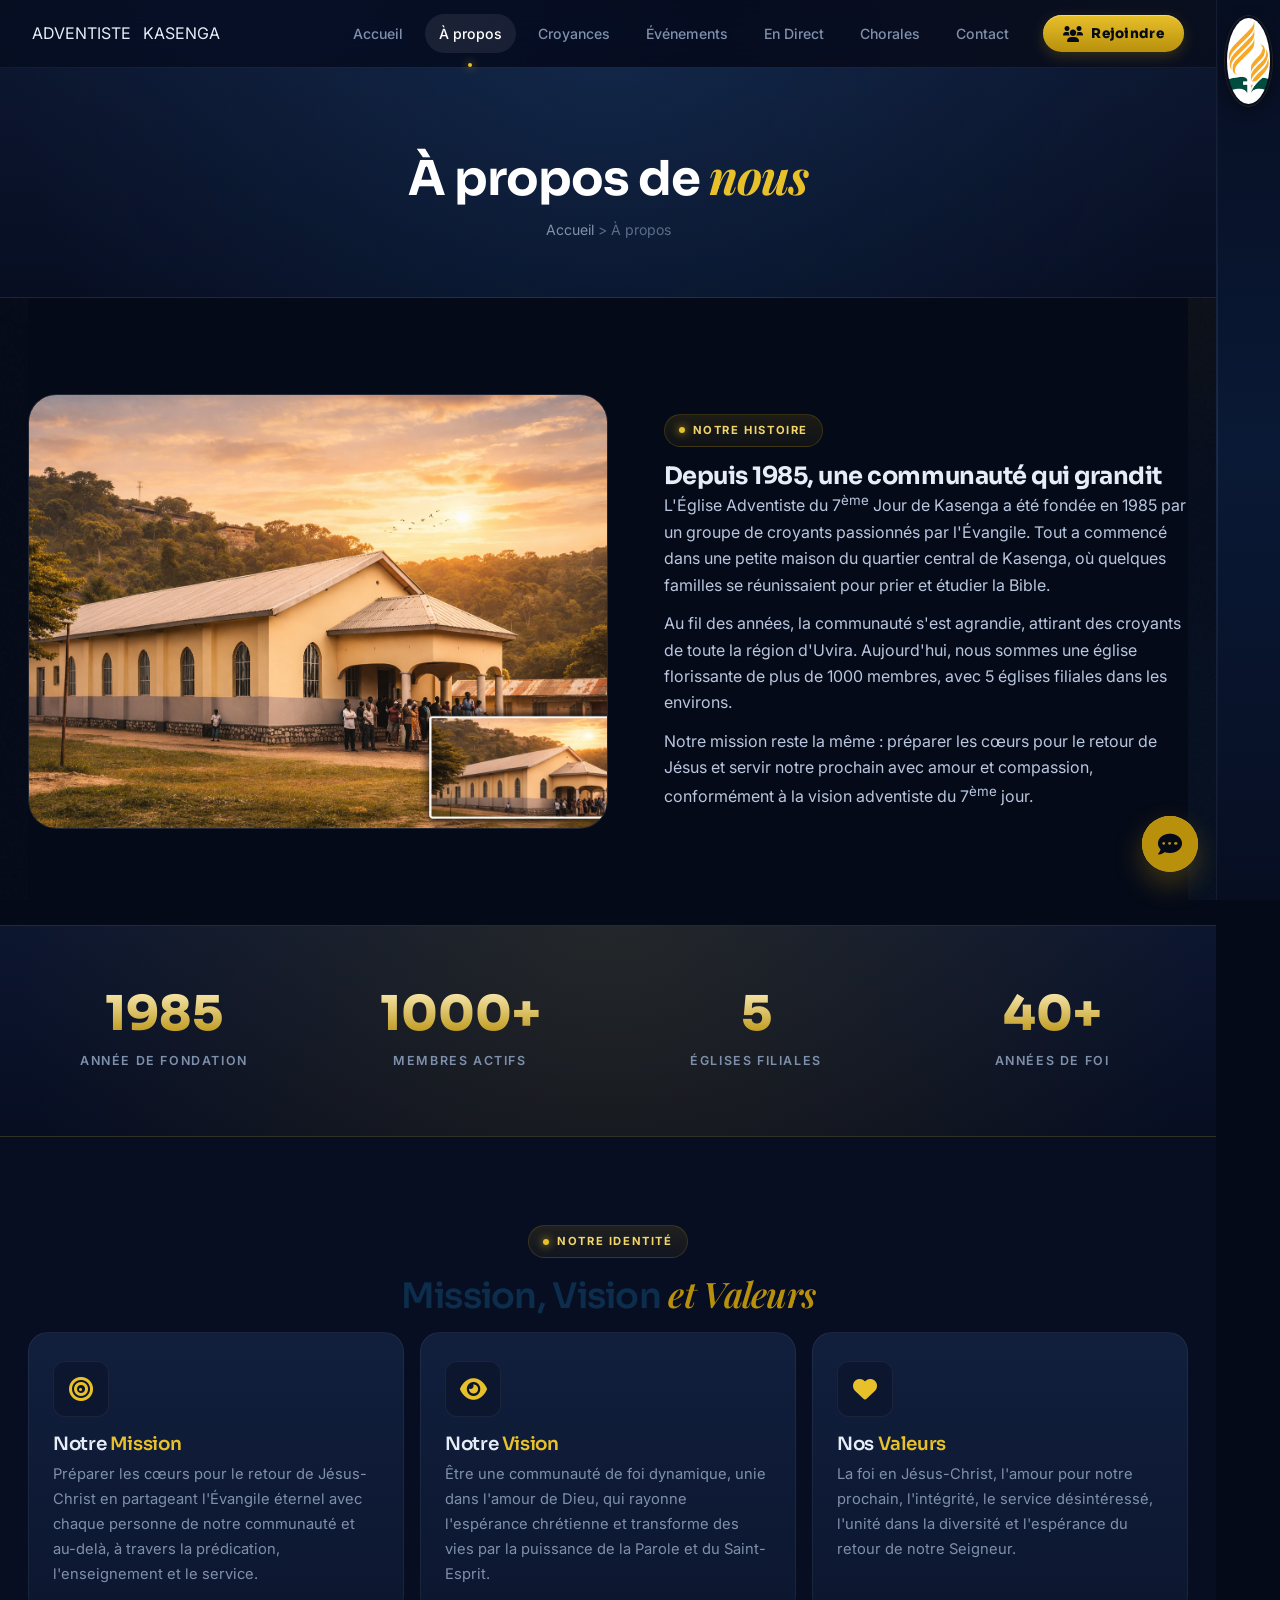
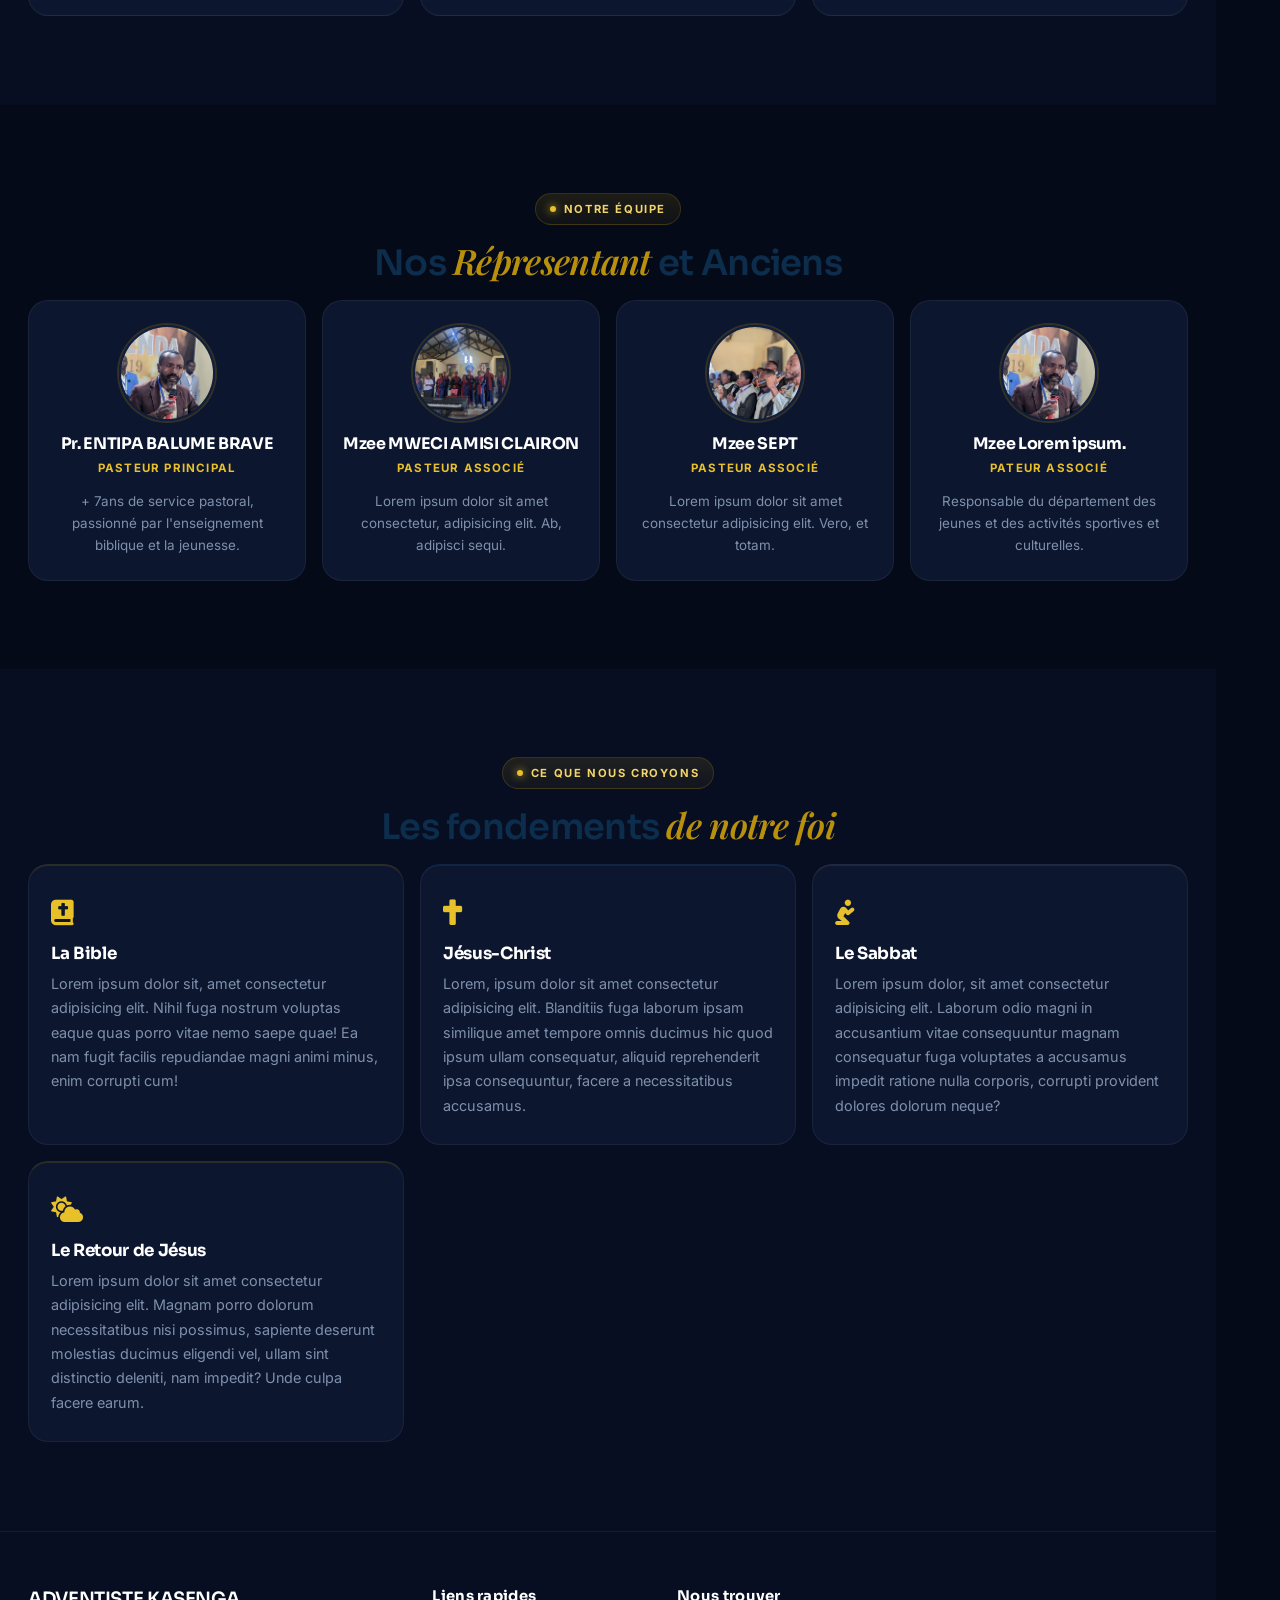
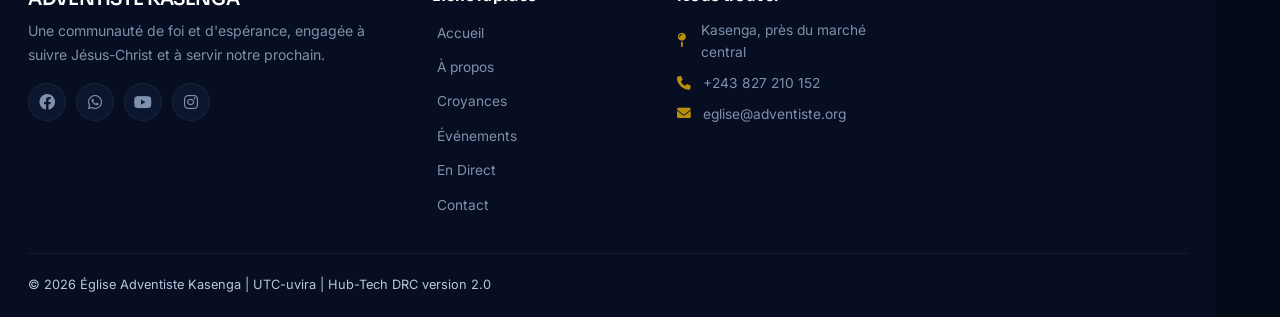
==== commit 12942c12: "nouvelles version site adv" ====
--- a/a-propos.html
+++ b/a-propos.html
@@ -19,7 +19,6 @@
             <!-- HEADER / NAVBAR -->
             <header class="header">
                 <div class="logo">
-                     <img src="images/seventh-day-adventist-church.jpg" alt="" style="width: 45px; height: 55px;">
                     <span>ADVENTISTE</span> KASENGA
                 </div>
                 <nav class="nav" id="nav">
@@ -352,4 +351,5 @@
     </script>
 
 </body>
-</html>+</html>
+
--- a/css/style.css
+++ b/css/style.css
@@ -1,5707 +1,4200 @@
-
-/* ============================================================
-    RESET & BASE
-    ============================================================ */
-* {
-    margin: 0;
-    padding: 0;
-    box-sizing: border-box;
-}
-
-body {
-    font-family: 'Segoe UI', Roboto, system-ui, -apple-system, sans-serif;
-    background: #f4f7fc;
-    color: #1e1e2a;
-    line-height: 1.6;
-}
-
-.container {
-    max-width: 1280px;
-    margin: 0 auto;
-    padding: 0 20px;
-}
-
-/* ============================================================
-    WRAPPER PRINCIPAL AVEC SIDEBAR DROITE
-    ============================================================ */
-.main-wrapper {
-    display: flex;
-    gap: 0;
-    min-height: 100vh;
-}
-
-.content-left {
-    flex: 1;
-    min-width: 0;
-}
-
-.sidebar-right {
-    width: 260px;
-    background: linear-gradient(180deg, #0a2a4a 0%, #1a4b7a 50%, #0a2a4a 100%);
-    padding: 2rem 1.2rem;
-    display: flex;
-    flex-direction: column;
-    align-items: center;
-    text-align: center;
-    color: white;
-    position: sticky;
-    top: 0;
-    height: 100vh;
-    overflow-y: auto;
-    flex-shrink: 0;
-    border-left: 3px solid #B8900C;
-    z-index: 50;
-}
-
-.sidebar-logo {
-    margin-bottom: 2rem;
-    width: 100%;
-}
-
-.sidebar-logo .cross-icon {
-    font-size: 3.5rem;
-    color: #B8900C;
-    display: block;
-    margin-bottom: 0.5rem;
-}
-
-.sidebar-logo h2 {
-    font-size: 1.2rem;
-    font-weight: 700;
-    letter-spacing: 2px;
-    color: #ffffff;
-    text-transform: uppercase;
-    line-height: 1.3;
-}
-
-.sidebar-logo h2 span {
-    color: #B8900C;
-}
-
-.sidebar-logo .subtitle {
-    font-size: 0.75rem;
-    opacity: 0.7;
-    letter-spacing: 3px;
-    margin-top: 0.3rem;
-}
-
-.sidebar-divider {
-    width: 60px;
-    height: 2px;
-    background: #B8900C;
-    margin: 1.5rem auto;
-}
-
-.sidebar-verse {
-    font-size: 0.85rem;
-    font-style: italic;
-    opacity: 0.9;
-    line-height: 1.6;
-    padding: 0 0.5rem;
-}
-
-.sidebar-verse .verse-ref {
-    display: block;
-    font-style: normal;
-    font-weight: 600;
-    color: #B8900C;
-    margin-top: 0.5rem;
-    font-size: 0.75rem;
-}
-
-.sidebar-btn {
-    background: #B8900C;
-    color: #0a2a4a;
-    border: none;
-    padding: 0.7rem 1.8rem;
-    font-weight: 700;
-    font-size: 0.9rem;
-    cursor: pointer;
-    margin-top: 1.5rem;
-    transition: 0.2s;
-    width: 100%;
-    text-transform: uppercase;
-    letter-spacing: 1px;
-}
-
-.sidebar-btn:hover {
-    background: #d4a815;
-}
-
-.sidebar-contact {
-    margin-top: auto;
-    padding-top: 1.5rem;
-    border-top: 1px solid rgba(255,255,255,0.1);
-    width: 100%;
-    font-size: 0.75rem;
-    opacity: 0.7;
-}
-
-.sidebar-contact i {
-    color: #B8900C;
-    margin-right: 6px;
-}
-
-.sidebar-contact p {
-    margin-bottom: 0.3rem;
-}
-
-/* ============================================================
-    HEADER / NAVBAR (couleurs originales)
-    ============================================================ */
-.header {
-    display: flex;
-    justify-content: space-between;
-    align-items: center;
-    padding: 0.75rem 2rem;
-    background: white;
-    border-bottom: 2px solid #e9edf2;
-    flex-wrap: wrap;
-    position: sticky;
-    top: 0;
-    z-index: 100;
-    box-shadow: 0 2px 10px rgba(0,0,0,0.02);
-}
-
-.logo {
-    display: flex;
-    align-items: center;
-    gap: 10px;
-    font-weight: 700;
-    font-size: 1.4rem;
-    color: #0c2d4b;
-}
-.logo i {
-    font-size: 1.8rem;
-    color: #1a4b7a;
-}
-.logo span {
-    font-weight: 300;
-    margin-right: 4px;
-}
-
-.nav {
-    display: flex;
-    align-items: center;
-    gap: 1.2rem;
-    flex-wrap: wrap;
-}
-.nav a {
-    text-decoration: none;
-    color: #1f3f5c;
-    font-weight: 500;
-    font-size: 0.95rem;
-    transition: 0.15s;
-    border-bottom: 2px solid transparent;
-    padding-bottom: 4px;
-}
-.nav a:hover {
-    border-bottom-color: #1a4b7a;
-    color: #0a2840;
-}
-
-.btn-join {
-    background: #1a4b7a;
-    color: white;
-    border: none;
-    padding: 0.5rem 1.5rem;
-    font-weight: 600;
-    font-size: 0.9rem;
-    display: inline-flex;
-    align-items: center;
-    gap: 8px;
-    cursor: pointer;
-    transition: 0.15s;
-}
-.btn-join:hover {
-    background: #0f3a60;
-}
-
-.menu-toggle {
-    display: none;
-    font-size: 1.8rem;
-    color: #1a3f5c;
-    cursor: pointer;
-}
-
-.hero {
-    background: linear-gradient(145deg, #eef3f9 0%, #dce6f0 100%);
-    padding: 3rem 2rem 2.5rem;
-    text-align: center;
-    border-bottom: 2px solid #cddae8;
-}
-
-.hero-badge {
-    display: inline-block;
-    background: rgba(26, 75, 122, 0.12);
-    padding: 0.3rem 1.8rem;
-    font-weight: 600;
-    color: #1a4b7a;
-    font-size: 0.9rem;
-    letter-spacing: 0.5px;
-    margin-bottom: 1.5rem;
-    text-transform: uppercase;
-}
-
-.hero h1 {
-    font-size: 2.8rem;
-    font-weight: 300;
-    color: #0c2d4b;
-    letter-spacing: -0.5px;
-    line-height: 1.2;
-}
-
-.hero h1 r {
-    font-size: 35px;
-    color: #B8900C;
-    font-weight: 600;
-}
-
-.hero-subtitle {
-    font-size: 1.3rem;
-    color: #1f4668;
-    margin: 0.8rem 0 1.8rem;
-    font-weight: 400;
-    letter-spacing: 3px;
-}
-
-.hero-buttons {
-    display: flex;
-    flex-wrap: wrap;
-    justify-content: center;
-    gap: 1rem;
-    margin: 1.8rem 0 2rem;
-}
-
-.btn-primary {
-    background: #1a4b7a;
-    color: white;
-    border: none;
-    padding: 0.9rem 2.4rem;
-    font-size: 1.1rem;
-    font-weight: 600;
-    display: inline-flex;
-    align-items: center;
-    gap: 10px;
-    cursor: pointer;
-    transition: 0.2s;
-    text-transform: uppercase;
-    letter-spacing: 1px;
-}
-.btn-primary:hover {
-    background: #0f3a60;
-}
-
-.btn-outline {
-    background: transparent;
-    border: 2px solid #1a4b7a;
-    color: #1a4b7a;
-    padding: 0.9rem 2.4rem;
-    font-size: 1.1rem;
-    font-weight: 600;
-    display: inline-flex;
-    align-items: center;
-    gap: 10px;
-    cursor: pointer;
-    transition: 0.2s;
-}
-.btn-outline:hover {
-    background: #1a4b7a;
-    color: white;
-}
-
-.hero-social {
-    display: flex;
-    justify-content: center;
-    gap: 1.5rem;
-    font-size: 1.6rem;
-    color: #1f4668;
-}
-.hero-social a {
-    color: #1f4668;
-    transition: 0.15s;
-}
-.hero-social a:hover {
-    color: #0c2d4b;
-}
-
-.services {
-    padding: 3rem 0 2rem;
-    background: white;
-}
-
-.section-header {
-    text-align: center;
-    margin-bottom: 2.5rem;
-}
-.section-tag {
-    display: inline-block;
-    background: #eaf1fa;
-    padding: 0.2rem 1.5rem;
-    font-weight: 600;
-    color: #1a4b7a;
-    font-size: 0.85rem;
-    letter-spacing: 1px;
-    margin-bottom: 0.8rem;
-    text-transform: uppercase;
-}
-.section-header h2 {
-    font-size: 2.2rem;
-    font-weight: 600;
-    color: #0c2d4b;
-    letter-spacing: -0.5px;
-}
-
-.services-grid {
-    display: grid;
-    grid-template-columns: repeat(auto-fit, minmax(250px, 1fr));
-    gap: 2rem;
-}
-
-.service-card {
-    background: #f9fbfd;
-    padding: 2rem 1.8rem;
-    border: 2px solid #eef3f8;
-    transition: 0.2s;
-    text-align: center;
-}
-.service-card:hover {
-    border-color: #1a4b7a;
-    box-shadow: 0 8px 20px rgba(0,0,0,0.04);
-}
-
-.service-icon {
-    background: #e2ebf5;
-    width: 70px;
-    height: 70px;
-    display: flex;
-    align-items: center;
-    justify-content: center;
-    margin: 0 auto 1.2rem;
-    font-size: 2rem;
-    color: #1a4b7a;
-}
-
-.service-card h3 {
-    font-size: 1.4rem;
-    color: #0a2840;
-    margin-bottom: 0.5rem;
-}
-.service-card p {
-    color: #2d445d;
-    font-size: 0.95rem;
-    margin-bottom: 1.5rem;
-}
-.service-link {
-    color: #1a4b7a;
-    font-weight: 600;
-    text-decoration: none;
-    border-bottom: 2px solid transparent;
-    transition: 0.15s;
-}
-.service-link:hover {
-    border-bottom-color: #1a4b7a;
-}
-
-
-.about-modern {
-    padding: 3rem 0;
-    background: #f5f8fc;
-}
-.about-grid {
-    display: grid;
-    grid-template-columns: 1fr 1fr;
-    gap: 2.5rem;
-    align-items: center;
-}
-.about-image {
-    position: relative;
-}
-.about-image img {
-    width: 100%;
-    border: 2px solid #e5ecf3;
-    max-height: 380px;
-    object-fit: cover;
-}
-.about-experience {
-    position: absolute;
-    bottom: -10px;
-    left: -10px;
-    background: white;
-    padding: 1rem 1.8rem;
-    border: 2px solid #e5ecf3;
-    display: flex;
-    align-items: center;
-    gap: 10px;
-}
-.about-experience span {
-    font-size: 2rem;
-    font-weight: 700;
-    color: #1a4b7a;
-}
-.about-experience p {
-    font-weight: 500;
-    color: #1f3f5c;
-}
-
-.about-content .section-tag {
-    margin-bottom: 0.5rem;
-}
-.about-content h2 {
-    font-size: 2rem;
-    font-weight: 600;
-    color: #0c2d4b;
-    margin-bottom: 1rem;
-}
-.about-content p {
-    color: #2d445d;
-    line-height: 1.7;
-    margin-bottom: 1.8rem;
-}
-.about-features {
-    display: flex;
-    flex-wrap: wrap;
-    gap: 1.8rem;
-    margin-bottom: 2rem;
-}
-.feature {
-    display: flex;
-    align-items: center;
-    gap: 12px;
-}
-.feature i {
-    font-size: 1.8rem;
-    color: #1a4b7a;
-    background: #e2ebf5;
-    padding: 0.6rem;
-}
-.feature h4 {
-    color: #0a2840;
-    font-size: 1.1rem;
-}
-.feature p {
-    color: #3d5e7a;
-    font-size: 0.9rem;
-}
-
-.events {
-    padding: 3rem 0;
-    background: white;
-}
-.events-grid {
-    display: grid;
-    grid-template-columns: repeat(auto-fit, minmax(250px, 1fr));
-    gap: 2rem;
-}
-.event-card {
-    background: #f9fbfd;
-    overflow: hidden;
-    border: 2px solid #eef3f8;
-    transition: 0.2s;
-}
-.event-card:hover {
-    border-color: #1a4b7a;
-    transform: translateY(-5px);
-}
-.event-date {
-    background: #1a4b7a;
-    color: white;
-    padding: 0.4rem 1.2rem;
-    display: inline-block;
-    font-weight: 600;
-    font-size: 0.8rem;
-    margin: 0.8rem 0 0 1rem;
-}
-.event-date span {
-    display: inline;
-}
-.event-card img {
-    width: 100%;
-    height: 180px;
-    object-fit: cover;
-}
-.event-content {
-    padding: 1.2rem 1.5rem 1.5rem;
-}
-.event-content h3 {
-    color: #0a2840;
-    font-size: 1.2rem;
-    margin-bottom: 0.3rem;
-}
-.event-content p {
-    color: #3d5e7a;
-    font-size: 0.95rem;
-    margin-bottom: 1rem;
-}
-.btn-event {
-    background: transparent;
-    border: 2px solid #1a4b7a;
-    color: #1a4b7a;
-    padding: 0.4rem 1.4rem;
-    font-weight: 600;
-    cursor: pointer;
-    transition: 0.15s;
-}
-.btn-event:hover {
-    background: #1a4b7a;
-    color: white;
-}
-
-.newsletter {
-    background: #eef4fa;
-    padding: 3rem 0;
-    border-top: 2px solid #d6e0ec;
-    border-bottom: 2px solid #d6e0ec;
-}
-.newsletter-content {
-    max-width: 600px;
-    margin: 0 auto;
-    text-align: center;
-}
-.newsletter-content h2 {
-    font-size: 2rem;
-    color: #0c2d4b;
-    margin-bottom: 0.8rem;
-}
-.newsletter-content p {
-    color: #1f4668;
-    margin-bottom: 1.5rem;
-}
-.newsletter-form {
-    display: flex;
-    flex-wrap: wrap;
-    gap: 0.8rem;
-    justify-content: center;
-}
-.newsletter-form input {
-    flex: 1;
-    min-width: 200px;
-    padding: 0.9rem 1.5rem;
-    border: 2px solid #c8d6e5;
-    font-size: 1rem;
-    outline: none;
-    background: white;
-}
-.newsletter-form input:focus {
-    border-color: #1a4b7a;
-}
-.newsletter-form button {
-    background: #1a4b7a;
-    color: white;
-    border: none;
-    padding: 0.9rem 2rem;
-    font-weight: 600;
-    display: inline-flex;
-    align-items: center;
-    gap: 8px;
-    cursor: pointer;
-    transition: 0.15s;
-    text-transform: uppercase;
-    letter-spacing: 1px;
-}
-.newsletter-form button:hover {
-    background: #0f3a60;
-}
-
-.footer {
-    background: #eef3f9;
-    padding: 2.5rem 0 1.5rem;
-    border-top: 2px solid #ccdae8;
-}
-.footer-grid {
-    display: grid;
-    grid-template-columns: repeat(auto-fit, minmax(200px, 1fr));
-    gap: 2.5rem;
-}
-.footer-about h3 {
-    color: #0c2d4b;
-    font-size: 1.4rem;
-    margin-bottom: 0.8rem;
-}
-.footer-about p {
-    color: #1f3f5c;
-    font-size: 0.95rem;
-    line-height: 1.6;
-}
-.footer-social {
-    display: flex;
-    gap: 1rem;
-    margin-top: 1rem;
-    font-size: 1.4rem;
-}
-.footer-social a {
-    color: #1f4668;
-    transition: 0.15s;
-}
-.footer-social a:hover {
-    color: #0c2d4b;
-}
-
-.footer-links h4,
-.footer-contact h4 {
-    color: #0c2d4b;
-    font-size: 1.1rem;
-    margin-bottom: 0.8rem;
-}
-.footer-links ul {
-    list-style: none;
-}
-.footer-links li {
-    margin-bottom: 0.4rem;
-}
-.footer-links a {
-    text-decoration: none;
-    color: #1f3f5c;
-    font-size: 0.95rem;
-}
-.footer-links a:hover {
-    color: #0a2840;
-    text-decoration: underline;
-}
-.footer-contact p {
-    color: #1f3f5c;
-    font-size: 0.95rem;
-    margin-bottom: 0.4rem;
-}
-.footer-contact i {
-    width: 24px;
-    color: #1a4b7a;
-}
-
-.footer-bottom {
-    text-align: center;
-    padding-top: 1.5rem;
-    margin-top: 2rem;
-    border-top: 2px solid #cad8ea;
-    font-size: 0.9rem;
-    color: #3e5f7a;
-}
-
-.chatbot-icon {
-    position: fixed;
-    bottom: 30px;
-    right: 30px;
-    background: #1a4b7a;
-    color: white;
-    width: 64px;
-    height: 64px;
-    display: flex;
-    align-items: center;
-    justify-content: center;
-    font-size: 2rem;
-    box-shadow: 0 6px 20px rgba(26, 75, 122, 0.35);
-    cursor: pointer;
-    z-index: 200;
-    transition: 0.2s;
-}
-.chatbot-icon:hover {
-    transform: scale(1.05);
-}
-.chatbot-pulse {
-    position: absolute;
-    width: 100%;
-    height: 100%;
-    background: rgba(26, 75, 122, 0.3);
-    animation: pulse 2s infinite;
-}
-@keyframes pulse {
-    0% { transform: scale(1); opacity: 0.6; }
-    100% { transform: scale(1.5); opacity: 0; }
-}
-
-.chatbot-window {
-    position: fixed;
-    bottom: 110px;
-    right: 30px;
-    width: 360px;
-    max-width: calc(100vw - 40px);
-    background: white;
-    box-shadow: 0 20px 50px rgba(0, 0, 0, 0.15);
-    display: none;
-    flex-direction: column;
-    z-index: 300;
-    overflow: hidden;
-    border: 2px solid #dce6f0;
-}
-.chatbot-window.active {
-    display: flex;
-}
-
-.chatbot-header {
-    background: #1a4b7a;
-    color: white;
-    padding: 1rem 1.2rem;
-    display: flex;
-    justify-content: space-between;
-    align-items: center;
-}
-.chatbot-header-info {
-    display: flex;
-    align-items: center;
-    gap: 10px;
-    font-weight: 600;
-}
-.chatbot-header-info i {
-    font-size: 1.4rem;
-}
-#close-chat {
-    background: transparent;
-    border: none;
-    color: white;
-    font-size: 1.4rem;
-    cursor: pointer;
-}
-
-.chatbot-messages {
-    padding: 1rem;
-    height: 280px;
-    overflow-y: auto;
-    display: flex;
-    flex-direction: column;
-    gap: 0.8rem;
-    background: #f8fafd;
-}
-.bot-message,
-.user-message {
-    display: flex;
-    align-items: flex-start;
-    gap: 10px;
-    max-width: 85%;
-}
-.bot-message {
-    align-self: flex-start;
-}
-.user-message {
-    align-self: flex-end;
-    flex-direction: row-reverse;
-}
-.bot-message i,
-.user-message i {
-    font-size: 1.4rem;
-    color: #1a4b7a;
-    background: #e2ebf5;
-    padding: 0.4rem;
-}
-.bot-message span,
-.user-message span {
-    background: white;
-    padding: 0.6rem 1rem;
-    border: 1px solid #eef3f8;
-    font-size: 0.95rem;
-    color: #1e1e2a;
-}
-.user-message span {
-    background: #1a4b7a;
-    color: white;
-    border: none;
-}
-
-.chatbot-input {
-    display: flex;
-    padding: 0.6rem 1rem;
-    border-top: 2px solid #e9edf2;
-    background: white;
-}
-.chatbot-input input {
-    flex: 1;
-    border: none;
-    padding: 0.6rem 0.8rem;
-    outline: none;
-    font-size: 0.95rem;
-}
-.chatbot-input button {
-    background: #1a4b7a;
-    color: white;
-    border: none;
-    padding: 0.4rem 1.2rem;
-    font-size: 1.2rem;
-    cursor: pointer;
-    transition: 0.15s;
-}
-.chatbot-input button:hover {
-    background: #0f3a60;
-}
-
-
-/* Tablettes et petits écrans */
-@media (max-width: 992px) {
-    .main-wrapper {
-        flex-direction: column;
-    }
-    
-    .sidebar-right {
-        width: 100%;
-        position: relative;
-        height: auto;
-        border-left: none;
-        border-top: 3px solid #B8900C;
-        padding: 1.5rem 1.2rem;
-        flex-direction: row;
-        flex-wrap: wrap;
-        justify-content: center;
-        gap: 0.5rem 1rem;
-        background: linear-gradient(180deg, #0a2a4a 0%, #1a4b7a 100%);
-    }
-    
-    .sidebar-right .sidebar-logo {
-        margin-bottom: 0;
-        width: auto;
-        flex: 0 0 100%;
-        text-align: center;
-    }
-    
-    .sidebar-right .sidebar-logo h2 {
-        font-size: 1rem;
-    }
-    
-    .sidebar-right .sidebar-divider {
-        display: none;
-    }
-    
-    .sidebar-right .sidebar-verse {
-        flex: 1;
-        min-width: 200px;
-        font-size: 0.8rem;
-        padding: 0.5rem;
-    }
-    
-    .sidebar-right .sidebar-btn {
-        width: auto;
-        padding: 0.5rem 1.5rem;
-        margin-top: 0;
-    }
-    
-    .sidebar-right .sidebar-contact {
-        margin-top: 0;
-        padding-top: 0;
-        border-top: none;
-        width: auto;
-        display: flex;
-        flex-wrap: wrap;
-        gap: 0.5rem 1rem;
-        justify-content: center;
-    }
-    
-    .sidebar-right .sidebar-contact p {
-        margin-bottom: 0;
-        font-size: 0.7rem;
-    }
-    
-    .sidebar-right .sidebar-contact p:last-child {
-        flex: 0 0 100%;
-        text-align: center;
-        margin-top: 0.3rem;
-    }
-
-    .sidebar-right > div[style*="width:100%; text-align:center;"] {
-        display: none;
-    }
-}
-
-/* Tablettes */
-@media (max-width: 900px) {
-    .about-grid {
-        grid-template-columns: 1fr;
-    }
-    .about-image img {
-        max-height: 280px;
-    }
-    .hero h1 {
-        font-size: 2.4rem;
-    }
-    .hero h1 r {
-        font-size: 28px;
-    }
-    .services-grid {
-        grid-template-columns: repeat(auto-fit, minmax(200px, 1fr));
-    }
-}
-
-/* Mobiles */
-@media (max-width: 768px) {
-    .nav {
-        display: none;
-        width: 100%;
-        flex-direction: column;
-        align-items: stretch;
-        gap: 0.8rem;
-        padding: 1rem 0 0.5rem;
-        border-top: 2px solid #e9edf2;
-    }
-    .nav.open {
-        display: flex;
-    }
-    .menu-toggle {
-        display: block;
-    }
-
-    .hero {
-        padding: 2rem 1rem;
-    }
-    .hero h1 {
-        font-size: 1.8rem;
-    }
-    .hero h1 r {
-        font-size: 22px;
-    }
-    .hero-subtitle {
-        font-size: 1.1rem;
-    }
-
-    .section-header h2 {
-        font-size: 1.6rem;
-    }
-
-    .about-modern {
-        padding: 2rem 0;
-    }
-    .about-experience {
-        position: relative;
-        bottom: auto;
-        left: auto;
-        margin-top: 0.8rem;
-    }
-
-    .events-grid {
-        grid-template-columns: 1fr;
-        gap: 1.5rem;
-    }
-
-    .newsletter-form {
-        flex-direction: column;
-        align-items: stretch;
-    }
-    .newsletter-form input {
-        min-width: auto;
-    }
-
-    .footer-grid {
-        grid-template-columns: 1fr;
-        gap: 1.5rem;
-    }
-
-    .header {
-        padding: 0.75rem 1rem;
-    }
-    .logo {
-        font-size: 1.1rem;
-    }
-    .logo i {
-        font-size: 1.4rem;
-    }
-
-    .hero-buttons .btn-primary,
-    .hero-buttons .btn-outline {
-        width: 100%;
-        justify-content: center;
-    }
-
-    /* Sidebar encore plus compact sur mobile */
-    .sidebar-right {
-        padding: 1rem 0.8rem;
-        gap: 0.3rem 0.5rem;
-    }
-    
-    .sidebar-right .sidebar-logo h2 {
-        font-size: 0.85rem;
-    }
-    
-    .sidebar-right .sidebar-verse {
-        font-size: 0.7rem;
-        min-width: 150px;
-    }
-    
-    .sidebar-right .sidebar-btn {
-        padding: 0.4rem 1rem;
-        font-size: 0.75rem;
-    }
-    
-    .sidebar-right .sidebar-contact p {
-        font-size: 0.65rem;
-    }
-    
-    .sidebar-right .sidebar-logo img {
-        width: 50px !important;
-        height: 50px !important;
-    }
-}
-
-/* Très petits écrans */
-@media (max-width: 480px) {
-    .hero h1 {
-        font-size: 1.5rem;
-    }
-    .hero h1 r {
-        font-size: 18px;
-    }
-    .service-card {
-        padding: 1.5rem 1rem;
-    }
-    .about-image img {
-        max-height: 200px;
-    }
-    .footer-bottom {
-        font-size: 0.75rem;
-    }
-    
-    .sidebar-right .sidebar-verse {
-        display: none;
-    }
-    
-    .sidebar-right .sidebar-btn {
-        padding: 0.3rem 0.8rem;
-        font-size: 0.7rem;
-    }
-}
-
-.ajout {
-    display: none;
-}
-.marge img {
-    max-width: 100%;
-}
-
-
-
-/* Debut a-propos */
-
-* {
-    margin: 0;
-    padding: 0;
-    box-sizing: border-box;
-}
-
-body {
-    font-family: 'Segoe UI', Roboto, system-ui, -apple-system, sans-serif;
-    background: #f4f7fc;
-    color: #1e1e2a;
-    line-height: 1.6;
-}
-
-.container {
-    max-width: 1280px;
-    margin: 0 auto;
-    padding: 0 20px;
-}
-
-    /* WRAPPER PRINCIPAL AVEC SIDEBAR DROITE */
-    
-.main-wrapper {
-    display: flex;
-    gap: 0;
-    min-height: 100vh;
-}
-
-.content-left {
-    flex: 1;
-    min-width: 0;
-}
-    /* SIDEBAR DROITE (fond bleu avec logo Adventiste) */
-.sidebar-right {
-    width: 240px;
-    background: linear-gradient(180deg, #0a2a4a 0%, #1a4b7a 50%, #0a2a4a 100%);
-    padding: 2rem 1.2rem;
-    display: flex;
-    flex-direction: column;
-    align-items: center;
-    text-align: center;
-    color: white;
-    position: sticky;
-    top: 0;
-    height: 100vh;
-    overflow-y: auto;
-    flex-shrink: 0;
-    border-left: 3px solid #B8900C;
-}
-
-.sidebar-logo {
-    margin-bottom: 2rem;
-    width: 100%;
-}
-
-.sidebar-logo .cross-icon {
-    font-size: 3.5rem;
-    color: #B8900C;
-    display: block;
-    margin-bottom: 0.5rem;
-}
-
-.sidebar-logo h2 {
-    font-size: 1.2rem;
-    font-weight: 700;
-    letter-spacing: 2px;
-    color: #ffffff;
-    text-transform: uppercase;
-    line-height: 1.3;
-}
-
-.sidebar-logo h2 span {
-    color: #B8900C;
-}
-
-.sidebar-logo .subtitle {
-    font-size: 0.75rem;
-    opacity: 0.7;
-    letter-spacing: 3px;
-    margin-top: 0.3rem;
-}
-
-.sidebar-divider {
-    width: 60px;
-    height: 2px;
-    background: #B8900C;
-    margin: 1.5rem auto;
-}
-
-.sidebar-verse {
-    font-size: 0.85rem;
-    font-style: italic;
-    opacity: 0.9;
-    line-height: 1.6;
-    padding: 0 0.5rem;
-}
-
-.sidebar-verse .verse-ref {
-    display: block;
-    font-style: normal;
-    font-weight: 600;
-    color: #B8900C;
-    margin-top: 0.5rem;
-    font-size: 0.75rem;
-}
-
-.sidebar-btn {
-    background: #B8900C;
-    color: #0a2a4a;
-    border: none;
-    padding: 0.7rem 1.8rem;
-    font-weight: 700;
-    font-size: 0.9rem;
-    cursor: pointer;
-    margin-top: 1.5rem;
-    transition: 0.2s;
-    width: 100%;
-    text-transform: uppercase;
-    letter-spacing: 1px;
-}
-
-.sidebar-btn:hover {
-    background: #d4a815;
-}
-
-.sidebar-contact {
-    margin-top: auto;
-    padding-top: 1.5rem;
-    border-top: 1px solid rgba(255,255,255,0.1);
-    width: 100%;
-    font-size: 0.75rem;
-    opacity: 0.7;
-}
-
-.sidebar-contact i {
-    color: #B8900C;
-    margin-right: 6px;
-}
-
-.sidebar-contact p {
-    margin-bottom: 0.3rem;
-}
-
-    /* HEADER / NAVBAR */
-.header {
-    display: flex;
-    justify-content: space-between;
-    align-items: center;
-    padding: 0.75rem 2rem;
-    background: white;
-    border-bottom: 2px solid #e9edf2;
-    flex-wrap: wrap;
-    position: sticky;
-    top: 0;
-    z-index: 100;
-    box-shadow: 0 2px 10px rgba(0,0,0,0.02);
-}
-
-.logo {
-    display: flex;
-    align-items: center;
-    gap: 10px;
-    font-weight: 700;
-    font-size: 1.4rem;
-    color: #0c2d4b;
-}
-.logo i {
-    font-size: 1.8rem;
-    color: #1a4b7a;
-}
-.logo span {
-    font-weight: 300;
-    margin-right: 4px;
-}
-
-.nav {
-    display: flex;
-    align-items: center;
-    gap: 1.2rem;
-    flex-wrap: wrap;
-}
-.nav a {
-    text-decoration: none;
-    color: #1f3f5c;
-    font-weight: 500;
-    font-size: 0.95rem;
-    transition: 0.15s;
-    border-bottom: 2px solid transparent;
-    padding-bottom: 4px;
-}
-.nav a:hover {
-    border-bottom-color: #1a4b7a;
-    color: #0a2840;
-}
-.nav a.active {
-    border-bottom-color: #B8900C;
-    color: #0a2840;
-}
-
-.btn-join {
-    background: #1a4b7a;
-    color: white;
-    border: none;
-    padding: 0.5rem 1.5rem;
-    font-weight: 600;
-    font-size: 0.9rem;
-    display: inline-flex;
-    align-items: center;
-    gap: 8px;
-    cursor: pointer;
-    transition: 0.15s;
-}
-.btn-join:hover {
-    background: #0f3a60;
-}
-
-.menu-toggle {
-    display: none;
-    font-size: 1.8rem;
-    color: #1a3f5c;
-    cursor: pointer;
-}
-
-    /* PAGE HEADER (Bannière de la page) */
-.page-header {
-    background: linear-gradient(145deg, #eef3f9 0%, #dce6f0 100%);
-    padding: 3rem 2rem;
-    text-align: center;
-    border-bottom: 2px solid #cddae8;
-}
-
-.page-header h1 {
-    font-size: 2.8rem;
-    font-weight: 700;
-    color: #0c2d4b;
-    letter-spacing: -0.5px;
-}
-
-.page-header h1 span {
-    color: #B8900C;
-}
-
-.page-header .breadcrumb {
-    margin-top: 1rem;
-    font-size: 0.95rem;
-    color: #1f4668;
-}
-
-.page-header .breadcrumb a {
-    color: #1a4b7a;
-    text-decoration: none;
-}
-
-.page-header .breadcrumb a:hover {
-    text-decoration: underline;
-}
-
-    /* SECTION NOTRE HISTOIRE */
-.history-section {
-    padding: 3rem 0;
-    background: white;
-    border-bottom: 2px solid #e9edf2;
-}
-
-.history-grid {
-    display: grid;
-    grid-template-columns: 1fr 1fr;
-    gap: 3rem;
-    align-items: center;
-}
-
-.history-image img {
-    width: 100%;
-    border: 2px solid #e5ecf3;
-    max-height: 400px;
-    object-fit: cover;
-}
-
-.history-content .section-tag {
-    display: inline-block;
-    background: #eaf1fa;
-    padding: 0.2rem 1.5rem;
-    font-weight: 600;
-    color: #1a4b7a;
-    font-size: 0.85rem;
-    letter-spacing: 1px;
-    margin-bottom: 0.8rem;
-    text-transform: uppercase;
-}
-
-.history-content h2 {
-    font-size: 2.2rem;
-    font-weight: 600;
-    color: #0c2d4b;
-    margin-bottom: 1rem;
-}
-
-.history-content h2 span {
-    color: #B8900C;
-}
-
-.history-content p {
-    color: #2d445d;
-    line-height: 1.8;
-    margin-bottom: 1.2rem;
-    font-size: 1.05rem;
-}
-
-    /* SECTION NOTRE MISSION / VISION / VALEURS */
-.mission-section {
-    padding: 3rem 0;
-    background: #f5f8fc;
-}
-
-.mission-grid {
-    display: grid;
-    grid-template-columns: repeat(3, 1fr);
-    gap: 2rem;
-    margin-top: 2rem;
-}
-
-.mission-card {
-    background: white;
-    padding: 2rem 1.8rem;
-    border: 2px solid #eef3f8;
-    transition: 0.2s;
-    text-align: center;
-}
-
-.mission-card:hover {
-    border-color: #1a4b7a;
-    box-shadow: 0 8px 20px rgba(0,0,0,0.04);
-}
-
-.mission-card .icon {
-    background: #e2ebf5;
-    width: 70px;
-    height: 70px;
-    display: flex;
-    align-items: center;
-    justify-content: center;
-    margin: 0 auto 1.2rem;
-    font-size: 2rem;
-    color: #1a4b7a;
-}
-
-.mission-card h3 {
-    font-size: 1.3rem;
-    color: #0a2840;
-    margin-bottom: 0.8rem;
-}
-
-.mission-card h3 span {
-    color: #B8900C;
-}
-
-.mission-card p {
-    color: #2d445d;
-    font-size: 0.95rem;
-    line-height: 1.7;
-}
-
-    /* SECTION NOTRE ÉQUIPE / PASTEURS */
-.team-section {
-    padding: 3rem 0;
-    background: white;
-    border-bottom: 2px solid #e9edf2;
-}
-
-.team-grid {
-    display: grid;
-    grid-template-columns: repeat(auto-fit, minmax(220px, 1fr));
-    gap: 2rem;
-    margin-top: 2rem;
-}
-
-.team-card {
-    text-align: center;
-    padding: 2rem 1rem;
-    border: 2px solid #eef3f8;
-    background: #f9fbfd;
-    transition: 0.2s;
-}
-
-.team-card:hover {
-    border-color: #1a4b7a;
-}
-
-.team-card img {
-    width: 120px;
-    height: 120px;
-    object-fit: cover;
-    border: 3px solid #1a4b7a;
-    margin-bottom: 1rem;
-}
-
-.team-card h4 {
-    font-size: 1.1rem;
-    color: #0a2840;
-    margin-bottom: 0.2rem;
-}
-
-.team-card .role {
-    color: #B8900C;
-    font-weight: 600;
-    font-size: 0.85rem;
-    text-transform: uppercase;
-    letter-spacing: 1px;
-}
-
-.team-card p {
-    color: #3d5e7a;
-    font-size: 0.9rem;
-    margin-top: 0.5rem;
-}
-
-    /* SECTION CHIFFRES CLÉS */
-.stats-section {
-    padding: 3rem 0;
-    background: #1a4b7a;
-    color: white;
-    border-top: 3px solid #B8900C;
-    border-bottom: 3px solid #B8900C;
-}
-
-.stats-grid {
-    display: grid;
-    grid-template-columns: repeat(4, 1fr);
-    gap: 2rem;
-    text-align: center;
-}
-
-.stat-item .number {
-    font-size: 3rem;
-    font-weight: 700;
-    color: #B8900C;
-    display: block;
-}
-
-.stat-item .label {
-    font-size: 1rem;
-    opacity: 0.8;
-    text-transform: uppercase;
-    letter-spacing: 1px;
-}
-
-    /* SECTION NOTRE FOI (Croyances) */
-.beliefs-section {
-    padding: 3rem 0;
-    background: white;
-}
-
-.beliefs-grid {
-    display: grid;
-    grid-template-columns: repeat(auto-fit, minmax(250px, 1fr));
-    gap: 2rem;
-    margin-top: 2rem;
-}
-
-.belief-card {
-    padding: 1.8rem;
-    border: 2px solid #eef3f8;
-    background: #f9fbfd;
-    transition: 0.2s;
-}
-
-.belief-card:hover {
-    border-color: #1a4b7a;
-}
-
-.belief-card .icon {
-    font-size: 2rem;
-    color: #B8900C;
-    margin-bottom: 0.8rem;
-}
-
-.belief-card h4 {
-    font-size: 1.1rem;
-    color: #0a2840;
-    margin-bottom: 0.5rem;
-}
-
-.belief-card p {
-    color: #2d445d;
-    font-size: 0.95rem;
-    line-height: 1.6;
-}
-
-    /* FOOTER (identique à l'accueil) */
-.footer {
-    background: #eef3f9;
-    padding: 2.5rem 0 1.5rem;
-    border-top: 2px solid #ccdae8;
-}
-.footer-grid {
-    display: grid;
-    grid-template-columns: repeat(auto-fit, minmax(200px, 1fr));
-    gap: 2.5rem;
-}
-.footer-about h3 {
-    color: #0c2d4b;
-    font-size: 1.4rem;
-    margin-bottom: 0.8rem;
-}
-.footer-about p {
-    color: #1f3f5c;
-    font-size: 0.95rem;
-    line-height: 1.6;
-}
-.footer-social {
-    display: flex;
-    gap: 1rem;
-    margin-top: 1rem;
-    font-size: 1.4rem;
-}
-.footer-social a {
-    color: #1f4668;
-    transition: 0.15s;
-}
-.footer-social a:hover {
-    color: #0c2d4b;
-}
-
-.footer-links h4,
-.footer-contact h4 {
-    color: #0c2d4b;
-    font-size: 1.1rem;
-    margin-bottom: 0.8rem;
-}
-.footer-links ul {
-    list-style: none;
-}
-.footer-links li {
-    margin-bottom: 0.4rem;
-}
-.footer-links a {
-    text-decoration: none;
-    color: #1f3f5c;
-    font-size: 0.95rem;
-}
-.footer-links a:hover {
-    color: #0a2840;
-    text-decoration: underline;
-}
-.footer-contact p {
-    color: #1f3f5c;
-    font-size: 0.95rem;
-    margin-bottom: 0.4rem;
-}
-.footer-contact i {
-    width: 24px;
-    color: #1a4b7a;
-}
-
-.footer-bottom {
-    text-align: center;
-    padding-top: 1.5rem;
-    margin-top: 2rem;
-    border-top: 2px solid #cad8ea;
-    font-size: 0.9rem;
-    color: #3e5f7a;
-}
-
-    /* RESPONSIVE */
-@media (max-width: 992px) {
-    .sidebar-right {
-        display: none;
-    }
-    .main-wrapper {
-        flex-direction: column;
-    }
-}
-
-@media (max-width: 900px) {
-    .history-grid {
-        grid-template-columns: 1fr;
-    }
-    .history-image img {
-        max-height: 280px;
-    }
-    .mission-grid {
-        grid-template-columns: 1fr 1fr;
-    }
-    .stats-grid {
-        grid-template-columns: repeat(2, 1fr);
-    }
-    .page-header h1 {
-        font-size: 2.2rem;
-    }
-}
-
-@media (max-width: 768px) {
-    .nav {
-        display: none;
-        width: 100%;
-        flex-direction: column;
-        align-items: stretch;
-        gap: 0.8rem;
-        padding: 1rem 0 0.5rem;
-        border-top: 2px solid #e9edf2;
-    }
-    .nav.open {
-        display: flex;
-    }
-    .menu-toggle {
-        display: block;
-    }
-
-    .page-header {
-        padding: 2rem 1rem;
-    }
-    .page-header h1 {
-        font-size: 1.8rem;
-    }
-
-    .mission-grid {
-        grid-template-columns: 1fr;
-    }
-
-    .stats-grid {
-        grid-template-columns: 1fr 1fr;
-        gap: 1.5rem;
-    }
-    .stat-item .number {
-        font-size: 2.2rem;
-    }
-
-    .team-grid {
-        grid-template-columns: repeat(auto-fit, minmax(160px, 1fr));
-    }
-
-    .header {
-        padding: 0.75rem 1rem;
-    }
-    .logo {
-        font-size: 1.1rem;
-    }
-    .logo i {
-        font-size: 1.4rem;
-    }
-
-    .footer-grid {
-        grid-template-columns: 1fr;
-        gap: 1.5rem;
-    }
-}
-
-@media (max-width: 480px) {
-    .page-header h1 {
-        font-size: 1.5rem;
-    }
-    .history-content h2 {
-        font-size: 1.6rem;
-    }
-    .stats-grid {
-        grid-template-columns: 1fr 1fr;
-        gap: 1rem;
-    }
-    .stat-item .number {
-        font-size: 1.8rem;
-    }
-    .beliefs-grid {
-        grid-template-columns: 1fr;
-    }
-    .team-card img {
-        width: 90px;
-        height: 90px;
-    }
-}
-
-
-
-
-/* Debut Chorale */
-
-
-
-* {
-    margin: 0;
-    padding: 0;
-    box-sizing: border-box;
-}
-
-body {
-    font-family: 'Segoe UI', Roboto, system-ui, -apple-system, sans-serif;
-    background: #f4f7fc;
-    color: #1e1e2a;
-    line-height: 1.6;
-}
-
-.container {
-    max-width: 1280px;
-    margin: 0 auto;
-    padding: 0 20px;
-}
-
-
-    /* WRAPPER PRINCIPAL AVEC SIDEBAR DROITE */
-
-.main-wrapper {
-    display: flex;
-    gap: 0;
-    min-height: 100vh;
-}
-
-.content-left {
-    flex: 1;
-    min-width: 0;
-}
-
-
-    /* SIDEBAR DROITE (fond bleu avec logo Adventiste) */
-    
-.sidebar-right {
-    width: 240px;
-    background: linear-gradient(180deg, #0a2a4a 0%, #1a4b7a 50%, #0a2a4a 100%);
-    padding: 2rem 1.2rem;
-    display: flex;
-    flex-direction: column;
-    align-items: center;
-    text-align: center;
-    color: white;
-    position: sticky;
-    top: 0;
-    height: 100vh;
-    overflow-y: auto;
-    flex-shrink: 0;
-    border-left: 3px solid #B8900C;
-}
-
-.sidebar-logo {
-    margin-bottom: 2rem;
-    width: 100%;
-}
-
-.sidebar-logo .cross-icon {
-    font-size: 3.5rem;
-    color: #B8900C;
-    display: block;
-    margin-bottom: 0.5rem;
-}
-
-.sidebar-logo h2 {
-    font-size: 1.2rem;
-    font-weight: 700;
-    letter-spacing: 2px;
-    color: #ffffff;
-    text-transform: uppercase;
-    line-height: 1.3;
-}
-
-.sidebar-logo h2 span {
-    color: #B8900C;
-}
-
-.sidebar-logo .subtitle {
-    font-size: 0.75rem;
-    opacity: 0.7;
-    letter-spacing: 3px;
-    margin-top: 0.3rem;
-}
-
-.sidebar-divider {
-    width: 60px;
-    height: 2px;
-    background: #B8900C;
-    margin: 1.5rem auto;
-}
-
-.sidebar-verse {
-    font-size: 0.85rem;
-    font-style: italic;
-    opacity: 0.9;
-    line-height: 1.6;
-    padding: 0 0.5rem;
-}
-
-.sidebar-verse .verse-ref {
-    display: block;
-    font-style: normal;
-    font-weight: 600;
-    color: #B8900C;
-    margin-top: 0.5rem;
-    font-size: 0.75rem;
-}
-
-.sidebar-btn {
-    background: #B8900C;
-    color: #0a2a4a;
-    border: none;
-    padding: 0.7rem 1.8rem;
-    font-weight: 700;
-    font-size: 0.9rem;
-    cursor: pointer;
-    margin-top: 1.5rem;
-    transition: 0.2s;
-    width: 100%;
-    text-transform: uppercase;
-    letter-spacing: 1px;
-}
-
-.sidebar-btn:hover {
-    background: #d4a815;
-}
-
-.sidebar-contact {
-    margin-top: auto;
-    padding-top: 1.5rem;
-    border-top: 1px solid rgba(255,255,255,0.1);
-    width: 100%;
-    font-size: 0.75rem;
-    opacity: 0.7;
-}
-
-.sidebar-contact i {
-    color: #B8900C;
-    margin-right: 6px;
-}
-
-.sidebar-contact p {
-    margin-bottom: 0.3rem;
-}
-
-    /* HEADER / NAVBAR */
-    
-.header {
-    display: flex;
-    justify-content: space-between;
-    align-items: center;
-    padding: 0.75rem 2rem;
-    background: white;
-    border-bottom: 2px solid #e9edf2;
-    flex-wrap: wrap;
-    position: sticky;
-    top: 0;
-    z-index: 100;
-    box-shadow: 0 2px 10px rgba(0,0,0,0.02);
-}
-
-.logo {
-    display: flex;
-    align-items: center;
-    gap: 10px;
-    font-weight: 700;
-    font-size: 1.4rem;
-    color: #0c2d4b;
-}
-.logo i {
-    font-size: 1.8rem;
-    color: #1a4b7a;
-}
-.logo span {
-    font-weight: 300;
-    margin-right: 4px;
-}
-
-.nav {
-    display: flex;
-    align-items: center;
-    gap: 1.2rem;
-    flex-wrap: wrap;
-}
-.nav a {
-    text-decoration: none;
-    color: #1f3f5c;
-    font-weight: 500;
-    font-size: 0.95rem;
-    transition: 0.15s;
-    border-bottom: 2px solid transparent;
-    padding-bottom: 4px;
-}
-.nav a:hover {
-    border-bottom-color: #1a4b7a;
-    color: #0a2840;
-}
-.nav a.active {
-    border-bottom-color: #B8900C;
-    color: #0a2840;
-}
-
-.btn-join {
-    background: #1a4b7a;
-    color: white;
-    border: none;
-    padding: 0.5rem 1.5rem;
-    font-weight: 600;
-    font-size: 0.9rem;
-    display: inline-flex;
-    align-items: center;
-    gap: 8px;
-    cursor: pointer;
-    transition: 0.15s;
-}
-.btn-join:hover {
-    background: #0f3a60;
-}
-
-.menu-toggle {
-    display: none;
-    font-size: 1.8rem;
-    color: #1a3f5c;
-    cursor: pointer;
-}
-
-
-    /* PAGE HEADER (Bannière de la page) */
-    
-.page-header {
-    background: linear-gradient(145deg, #eef3f9 0%, #dce6f0 100%);
-    padding: 3rem 2rem;
-    text-align: center;
-    border-bottom: 2px solid #cddae8;
-}
-
-.page-header h1 {
-    font-size: 2.8rem;
-    font-weight: 700;
-    color: #0c2d4b;
-    letter-spacing: -0.5px;
-}
-
-.page-header h1 span {
-    color: #B8900C;
-}
-
-.page-header .breadcrumb {
-    margin-top: 1rem;
-    font-size: 0.95rem;
-    color: #1f4668;
-}
-
-.page-header .breadcrumb a {
-    color: #1a4b7a;
-    text-decoration: none;
-}
-
-.page-header .breadcrumb a:hover {
-    text-decoration: underline;
-}
-
-
-    /* SECTION INTRODUCTION */
-
-.intro-section {
-    padding: 3rem 0;
-    background: white;
-    border-bottom: 2px solid #e9edf2;
-}
-
-.intro-content {
-    max-width: 900px;
-    margin: 0 auto;
-    text-align: center;
-}
-
-.intro-content .section-tag {
-    display: inline-block;
-    background: #eaf1fa;
-    padding: 0.2rem 1.5rem;
-    font-weight: 600;
-    color: #1a4b7a;
-    font-size: 0.85rem;
-    letter-spacing: 1px;
-    margin-bottom: 0.8rem;
-    text-transform: uppercase;
-}
-
-.intro-content h2 {
-    font-size: 2.2rem;
-    font-weight: 600;
-    color: #0c2d4b;
-    margin-bottom: 1rem;
-}
-
-.intro-content h2 span {
-    color: #B8900C;
-}
-
-.intro-content p {
-    color: #2d445d;
-    line-height: 1.8;
-    font-size: 1.05rem;
-}
-
-    /* SECTION CHORALES (grille des chorales) */
-
-.chorales-section {
-    padding: 3rem 0;
-    background: #f5f8fc;
-    border-bottom: 2px solid #e9edf2;
-}
-
-.chorales-grid {
-    display: grid;
-    grid-template-columns: repeat(auto-fit, minmax(300px, 1fr));
-    gap: 2rem;
-    margin-top: 2rem;
-}
-
-.chorale-card {
-    background: white;
-    border: 2px solid #eef3f8;
-    transition: 0.2s;
-    overflow: hidden;
-}
-
-.chorale-card:hover {
-    border-color: #1a4b7a;
-    transform: translateY(-5px);
-    box-shadow: 0 8px 20px rgba(0,0,0,0.04);
-}
-
-.chorale-card .chorale-image {
-    height: 200px;
-    background: #0a2a4a;
-    display: flex;
-    align-items: center;
-    justify-content: center;
-    position: relative;
-}
-
-.chorale-card .chorale-image i {
-    font-size: 4rem;
-    color: #B8900C;
-}
-
-.chorale-card .chorale-image .chorale-badge {
-    position: absolute;
-    top: 15px;
-    right: 15px;
-    background: #B8900C;
-    color: #0a2a4a;
-    padding: 0.2rem 0.8rem;
-    font-weight: 700;
-    font-size: 0.7rem;
-    text-transform: uppercase;
-    letter-spacing: 1px;
-}
-
-.chorale-card .chorale-content {
-    padding: 1.5rem;
-}
-
-.chorale-card .chorale-content h3 {
-    font-size: 1.3rem;
-    color: #0a2840;
-    margin-bottom: 0.3rem;
-}
-
-.chorale-card .chorale-content .chorale-dir {
-    color: #B8900C;
-    font-weight: 600;
-    font-size: 0.9rem;
-    margin-bottom: 0.5rem;
-}
-
-.chorale-card .chorale-content p {
-    color: #2d445d;
-    font-size: 0.95rem;
-    line-height: 1.7;
-    margin-bottom: 1rem;
-}
-
-.chorale-card .chorale-content .chorale-meta {
-    display: flex;
-    flex-wrap: wrap;
-    gap: 1rem;
-    font-size: 0.85rem;
-    color: #3d5e7a;
-    margin-bottom: 1rem;
-}
-
-.chorale-card .chorale-content .chorale-meta i {
-    color: #1a4b7a;
-    margin-right: 4px;
-}
-
-.chorale-card .chorale-content .btn-chorale {
-    background: transparent;
-    border: 2px solid #1a4b7a;
-    color: #1a4b7a;
-    padding: 0.4rem 1.4rem;
-    font-weight: 600;
-    cursor: pointer;
-    transition: 0.15s;
-}
-
-.chorale-card .chorale-content .btn-chorale:hover {
-    background: #1a4b7a;
-    color: white;
-}
-
-    /* SECTION GALERIE PHOTOS / VIDEOS */
-
-.media-section {
-    padding: 3rem 0;
-    background: white;
-    border-bottom: 2px solid #e9edf2;
-}
-
-.media-grid {
-    display: grid;
-    grid-template-columns: repeat(auto-fit, minmax(250px, 1fr));
-    gap: 1.5rem;
-    margin-top: 2rem;
-}
-
-.media-item {
-    position: relative;
-    background: #0a2a4a;
-    height: 200px;
-    display: flex;
-    align-items: center;
-    justify-content: center;
-    border: 2px solid #eef3f8;
-    transition: 0.2s;
-    cursor: pointer;
-}
-
-.media-item:hover {
-    border-color: #1a4b7a;
-    transform: scale(1.02);
-}
-
-.media-item i {
-    font-size: 3rem;
-    color: #B8900C;
-}
-
-.media-item .media-overlay {
-    position: absolute;
-    bottom: 0;
-    left: 0;
-    right: 0;
-    background: rgba(10, 42, 74, 0.8);
-    padding: 0.8rem;
-    text-align: center;
-    color: white;
-    font-size: 0.85rem;
-    font-weight: 500;
-}
-
-    /* SECTION AUDIO / CHANTS */
-    
-.audio-section {
-    padding: 3rem 0;
-    background: #f5f8fc;
-    border-bottom: 2px solid #e9edf2;
-}
-
-.audio-grid {
-    display: grid;
-    grid-template-columns: repeat(auto-fit, minmax(280px, 1fr));
-    gap: 1.5rem;
-    margin-top: 2rem;
-}
-
-.audio-card {
-    background: white;
-    border: 2px solid #eef3f8;
-    padding: 1.5rem;
-    transition: 0.2s;
-}
-
-.audio-card:hover {
-    border-color: #1a4b7a;
-}
-
-.audio-card .audio-header {
-    display: flex;
-    align-items: center;
-    gap: 1rem;
-    margin-bottom: 0.8rem;
-}
-
-.audio-card .audio-header .audio-icon {
-    font-size: 2rem;
-    color: #B8900C;
-}
-
-.audio-card .audio-header .audio-info h4 {
-    font-size: 1rem;
-    color: #0a2840;
-}
-
-.audio-card .audio-header .audio-info p {
-    font-size: 0.8rem;
-    color: #3d5e7a;
-}
-
-.audio-card .audio-player {
-    width: 100%;
-    height: 40px;
-    background: #eef3f9;
-    border: 1px solid #c8d6e5;
-    display: flex;
-    align-items: center;
-    justify-content: center;
-    color: #1a4b7a;
-    font-size: 0.9rem;
-    cursor: pointer;
-    transition: 0.15s;
-}
-
-.audio-card .audio-player:hover {
-    background: #1a4b7a;
-    color: white;
-}
-
-    /* SECTION RÉPÉTITIONS / CALENDRIER */
-
-.repetitions-section {
-    padding: 3rem 0;
-    background: white;
-    border-bottom: 2px solid #e9edf2;
-}
-
-.repetitions-grid {
-    display: grid;
-    grid-template-columns: 1fr 1fr;
-    gap: 3rem;
-    margin-top: 2rem;
-    align-items: start;
-}
-
-.repetitions-list .repetition-item {
-    display: flex;
-    gap: 1rem;
-    padding: 0.8rem 0;
-    border-bottom: 2px solid #eef3f8;
-}
-
-.repetitions-list .repetition-item:last-child {
-    border-bottom: none;
-}
-
-.repetitions-list .repetition-item .rep-day {
-    min-width: 100px;
-    font-weight: 700;
-    color: #1a4b7a;
-}
-
-.repetitions-list .repetition-item .rep-info h4 {
-    font-size: 1rem;
-    color: #0a2840;
-}
-
-.repetitions-list .repetition-item .rep-info p {
-    font-size: 0.85rem;
-    color: #3d5e7a;
-}
-
-.repetitions-info {
-    background: #f5f8fc;
-    padding: 2rem;
-    border: 2px solid #eef3f8;
-}
-
-.repetitions-info h3 {
-    font-size: 1.4rem;
-    color: #0c2d4b;
-    margin-bottom: 0.8rem;
-}
-
-.repetitions-info h3 span {
-    color: #B8900C;
-}
-
-.repetitions-info p {
-    color: #2d445d;
-    line-height: 1.7;
-    margin-bottom: 1.2rem;
-}
-
-.repetitions-info .btn-primary {
-    background: #1a4b7a;
-    color: white;
-    border: none;
-    padding: 0.7rem 2rem;
-    font-weight: 600;
-    font-size: 1rem;
-    cursor: pointer;
-    transition: 0.15s;
-    display: inline-flex;
-    align-items: center;
-    gap: 8px;
-}
-
-.repetitions-info .btn-primary:hover {
-    background: #0f3a60;
-}
-
-    /* FOOTER */
-
-.footer {
-    background: #eef3f9;
-    padding: 2.5rem 0 1.5rem;
-    border-top: 2px solid #ccdae8;
-}
-.footer-grid {
-    display: grid;
-    grid-template-columns: repeat(auto-fit, minmax(200px, 1fr));
-    gap: 2.5rem;
-}
-.footer-about h3 {
-    color: #0c2d4b;
-    font-size: 1.4rem;
-    margin-bottom: 0.8rem;
-}
-.footer-about p {
-    color: #1f3f5c;
-    font-size: 0.95rem;
-    line-height: 1.6;
-}
-.footer-social {
-    display: flex;
-    gap: 1rem;
-    margin-top: 1rem;
-    font-size: 1.4rem;
-}
-.footer-social a {
-    color: #1f4668;
-    transition: 0.15s;
-}
-.footer-social a:hover {
-    color: #0c2d4b;
-}
-
-.footer-links h4,
-.footer-contact h4 {
-    color: #0c2d4b;
-    font-size: 1.1rem;
-    margin-bottom: 0.8rem;
-}
-.footer-links ul {
-    list-style: none;
-}
-.footer-links li {
-    margin-bottom: 0.4rem;
-}
-.footer-links a {
-    text-decoration: none;
-    color: #1f3f5c;
-    font-size: 0.95rem;
-}
-.footer-links a:hover {
-    color: #0a2840;
-    text-decoration: underline;
-}
-.footer-contact p {
-    color: #1f3f5c;
-    font-size: 0.95rem;
-    margin-bottom: 0.4rem;
-}
-.footer-contact i {
-    width: 24px;
-    color: #1a4b7a;
-}
-
-.footer-bottom {
-    text-align: center;
-    padding-top: 1.5rem;
-    margin-top: 2rem;
-    border-top: 2px solid #cad8ea;
-    font-size: 0.9rem;
-    color: #3e5f7a;
-}
-
-    /* RESPONSIVE */
-    
-@media (max-width: 992px) {
-    .sidebar-right {
-        display: none;
-    }
-    .main-wrapper {
-        flex-direction: column;
-    }
-    .repetitions-grid {
-        grid-template-columns: 1fr;
-        gap: 2rem;
-    }
-}
-
-@media (max-width: 900px) {
-    .page-header h1 {
-        font-size: 2.2rem;
-    }
-    .chorales-grid {
-        grid-template-columns: repeat(auto-fit, minmax(250px, 1fr));
-    }
-}
-
-@media (max-width: 768px) {
-    .nav {
-        display: none;
-        width: 100%;
-        flex-direction: column;
-        align-items: stretch;
-        gap: 0.8rem;
-        padding: 1rem 0 0.5rem;
-        border-top: 2px solid #e9edf2;
-    }
-    .nav.open {
-        display: flex;
-    }
-    .menu-toggle {
-        display: block;
-    }
-
-    .page-header {
-        padding: 2rem 1rem;
-    }
-    .page-header h1 {
-        font-size: 1.8rem;
-    }
-
-    .intro-content h2 {
-        font-size: 1.6rem;
-    }
-
-    .header {
-        padding: 0.75rem 1rem;
-    }
-    .logo {
-        font-size: 1.1rem;
-    }
-    .logo i {
-        font-size: 1.4rem;
-    }
-
-    .footer-grid {
-        grid-template-columns: 1fr;
-        gap: 1.5rem;
-    }
-
-    .media-grid {
-        grid-template-columns: repeat(auto-fit, minmax(160px, 1fr));
-    }
-}
-
-@media (max-width: 480px) {
-    .page-header h1 {
-        font-size: 1.5rem;
-    }
-    .chorale-card .chorale-image {
-        height: 150px;
-    }
-    .chorales-grid {
-        grid-template-columns: 1fr;
-    }
-    .audio-grid {
-        grid-template-columns: 1fr;
-    }
-    .media-grid {
-        grid-template-columns: 1fr 1fr;
-    }
-    .repetitions-list .repetition-item {
-        flex-direction: column;
-        gap: 0.3rem;
-    }
-}
-
-
-
-/* Debut contact */
-
-/* ============================================================
-RESET & BASE
-============================================================ */
-* {
-margin: 0;
-padding: 0;
-box-sizing: border-box;
-}
-
-body {
-font-family: 'Segoe UI', Roboto, system-ui, -apple-system, sans-serif;
-background: #f4f7fc;
-color: #1e1e2a;
-line-height: 1.6;
-}
-
-.container {
-max-width: 1280px;
-margin: 0 auto;
-padding: 0 20px;
-}
-
-/* ============================================================
-WRAPPER PRINCIPAL AVEC SIDEBAR DROITE
-============================================================ */
-.main-wrapper {
-display: flex;
-gap: 0;
-min-height: 100vh;
-}
-
-.content-left {
-flex: 1;
-min-width: 0;
-}
-
-/* ============================================================
-SIDEBAR DROITE (fond bleu avec logo Adventiste)
-============================================================ */
-.sidebar-right {
-width: 240px;
-background: linear-gradient(180deg, #0a2a4a 0%, #1a4b7a 50%, #0a2a4a 100%);
-padding: 2rem 1.2rem;
-display: flex;
-flex-direction: column;
-align-items: center;
-text-align: center;
-color: white;
-position: sticky;
-top: 0;
-height: 100vh;
-overflow-y: auto;
-flex-shrink: 0;
-border-left: 3px solid #B8900C;
-}
-
-.sidebar-logo {
-margin-bottom: 2rem;
-width: 100%;
-}
-
-.sidebar-logo .cross-icon {
-font-size: 3.5rem;
-color: #B8900C;
-display: block;
-margin-bottom: 0.5rem;
-}
-
-.sidebar-logo h2 {
-font-size: 1.2rem;
-font-weight: 700;
-letter-spacing: 2px;
-color: #ffffff;
-text-transform: uppercase;
-line-height: 1.3;
-}
-
-.sidebar-logo h2 span {
-color: #B8900C;
-}
-
-.sidebar-logo .subtitle {
-font-size: 0.75rem;
-opacity: 0.7;
-letter-spacing: 3px;
-margin-top: 0.3rem;
-}
-
-.sidebar-divider {
-width: 60px;
-height: 2px;
-background: #B8900C;
-margin: 1.5rem auto;
-}
-
-.sidebar-verse {
-font-size: 0.85rem;
-font-style: italic;
-opacity: 0.9;
-line-height: 1.6;
-padding: 0 0.5rem;
-}
-
-.sidebar-verse .verse-ref {
-display: block;
-font-style: normal;
-font-weight: 600;
-color: #B8900C;
-margin-top: 0.5rem;
-font-size: 0.75rem;
-}
-
-.sidebar-btn {
-background: #B8900C;
-color: #0a2a4a;
-border: none;
-padding: 0.7rem 1.8rem;
-font-weight: 700;
-font-size: 0.9rem;
-cursor: pointer;
-margin-top: 1.5rem;
-transition: 0.2s;
-width: 100%;
-text-transform: uppercase;
-letter-spacing: 1px;
-}
-
-.sidebar-btn:hover {
-background: #d4a815;
-}
-
-.sidebar-contact {
-margin-top: auto;
-padding-top: 1.5rem;
-border-top: 1px solid rgba(255,255,255,0.1);
-width: 100%;
-font-size: 0.75rem;
-opacity: 0.7;
-}
-
-.sidebar-contact i {
-color: #B8900C;
-margin-right: 6px;
-}
-
-.sidebar-contact p {
-margin-bottom: 0.3rem;
-}
-
-/* ============================================================
-HEADER / NAVBAR
-============================================================ */
-.header {
-display: flex;
-justify-content: space-between;
-align-items: center;
-padding: 0.75rem 2rem;
-background: white;
-border-bottom: 2px solid #e9edf2;
-flex-wrap: wrap;
-position: sticky;
-top: 0;
-z-index: 100;
-box-shadow: 0 2px 10px rgba(0,0,0,0.02);
-}
-
-.logo {
-display: flex;
-align-items: center;
-gap: 10px;
-font-weight: 700;
-font-size: 1.4rem;
-color: #0c2d4b;
-}
-.logo i {
-font-size: 1.8rem;
-color: #1a4b7a;
-}
-.logo span {
-font-weight: 300;
-margin-right: 4px;
-}
-
-.nav {
-display: flex;
-align-items: center;
-gap: 1.2rem;
-flex-wrap: wrap;
-}
-.nav a {
-text-decoration: none;
-color: #1f3f5c;
-font-weight: 500;
-font-size: 0.95rem;
-transition: 0.15s;
-border-bottom: 2px solid transparent;
-padding-bottom: 4px;
-}
-.nav a:hover {
-border-bottom-color: #1a4b7a;
-color: #0a2840;
-}
-.nav a.active {
-border-bottom-color: #B8900C;
-color: #0a2840;
-}
-
-.btn-join {
-background: #1a4b7a;
-color: white;
-border: none;
-padding: 0.5rem 1.5rem;
-font-weight: 600;
-font-size: 0.9rem;
-display: inline-flex;
-align-items: center;
-gap: 8px;
-cursor: pointer;
-transition: 0.15s;
-}
-.btn-join:hover {
-background: #0f3a60;
-}
-
-.menu-toggle {
-display: none;
-font-size: 1.8rem;
-color: #1a3f5c;
-cursor: pointer;
-}
-
-/* ============================================================
-PAGE HEADER (Bannière de la page)
-============================================================ */
-.page-header {
-background: linear-gradient(145deg, #eef3f9 0%, #dce6f0 100%);
-padding: 3rem 2rem;
-text-align: center;
-border-bottom: 2px solid #cddae8;
-}
-
-.page-header h1 {
-font-size: 2.8rem;
-font-weight: 700;
-color: #0c2d4b;
-letter-spacing: -0.5px;
-}
-
-.page-header h1 span {
-color: #B8900C;
-}
-
-.page-header .breadcrumb {
-margin-top: 1rem;
-font-size: 0.95rem;
-color: #1f4668;
-}
-
-.page-header .breadcrumb a {
-color: #1a4b7a;
-text-decoration: none;
-}
-
-.page-header .breadcrumb a:hover {
-text-decoration: underline;
-}
-
-/* ============================================================
-SECTION CONTACT (formulaire + infos)
-============================================================ */
-.contact-section {
-padding: 3rem 0;
-background: white;
-border-bottom: 2px solid #e9edf2;
-}
-
-.contact-grid {
-display: grid;
-grid-template-columns: 1fr 1fr;
-gap: 3rem;
-align-items: start;
-}
-
-.contact-info h2 {
-font-size: 2rem;
-color: #0c2d4b;
-margin-bottom: 1rem;
-}
-
-.contact-info h2 span {
-color: #B8900C;
-}
-
-.contact-info > p {
-color: #2d445d;
-line-height: 1.8;
-margin-bottom: 2rem;
-font-size: 1.05rem;
-}
-
-.contact-details {
-display: flex;
-flex-direction: column;
-gap: 1.2rem;
-}
-
-.contact-details .detail-item {
-display: flex;
-gap: 1rem;
-align-items: flex-start;
-padding: 1rem;
-border: 2px solid #eef3f8;
-background: #f9fbfd;
-transition: 0.2s;
-}
-
-.contact-details .detail-item:hover {
-border-color: #1a4b7a;
-}
-
-.contact-details .detail-item .icon {
-font-size: 1.5rem;
-color: #B8900C;
-min-width: 40px;
-text-align: center;
-margin-top: 2px;
-}
-
-.contact-details .detail-item .text h4 {
-font-size: 1rem;
-color: #0a2840;
-}
-
-.contact-details .detail-item .text p {
-color: #3d5e7a;
-font-size: 0.95rem;
-}
-
-.contact-details .detail-item .text a {
-color: #1a4b7a;
-text-decoration: none;
-}
-
-.contact-details .detail-item .text a:hover {
-text-decoration: underline;
-}
-
-.contact-social {
-display: flex;
-gap: 1.2rem;
-margin-top: 1.5rem;
-}
-
-.contact-social a {
-display: flex;
-align-items: center;
-justify-content: center;
-width: 50px;
-height: 50px;
-background: #eaf1fa;
-color: #1a4b7a;
-font-size: 1.4rem;
-border: 2px solid transparent;
-transition: 0.2s;
-}
-
-.contact-social a:hover {
-background: #1a4b7a;
-color: white;
-border-color: #1a4b7a;
-}
-
-/* Formulaire */
-.contact-form {
-background: #f5f8fc;
-padding: 2rem;
-border: 2px solid #eef3f8;
-}
-
-.contact-form h3 {
-font-size: 1.4rem;
-color: #0c2d4b;
-margin-bottom: 0.5rem;
-}
-
-.contact-form .form-sub {
-color: #3d5e7a;
-margin-bottom: 1.5rem;
-font-size: 0.95rem;
-}
-
-.contact-form label {
-display: block;
-font-weight: 600;
-color: #0a2840;
-margin-bottom: 0.3rem;
-font-size: 0.9rem;
-}
-
-.contact-form input,
-.contact-form textarea,
-.contact-form select {
-width: 100%;
-padding: 0.8rem 1.2rem;
-border: 2px solid #c8d6e5;
-font-size: 1rem;
-margin-bottom: 1rem;
-outline: none;
-transition: 0.15s;
-background: white;
-}
-
-.contact-form input:focus,
-.contact-form textarea:focus,
-.contact-form select:focus {
-border-color: #1a4b7a;
-}
-
-.contact-form textarea {
-resize: vertical;
-min-height: 120px;
-}
-
-.contact-form .btn-submit {
-background: #1a4b7a;
-color: white;
-border: none;
-padding: 0.9rem 2.5rem;
-font-size: 1.1rem;
-font-weight: 600;
-cursor: pointer;
-transition: 0.15s;
-display: inline-flex;
-align-items: center;
-gap: 10px;
-}
-
-.contact-form .btn-submit:hover {
-background: #0f3a60;
-}
-
-/* ============================================================
-SECTION MAP (localisation)
-============================================================ */
-.map-section {
-padding: 3rem 0;
-background: #f5f8fc;
-border-bottom: 2px solid #e9edf2;
-}
-
-.map-wrapper {
-display: grid;
-grid-template-columns: 1fr 1fr;
-gap: 3rem;
-align-items: center;
-}
-
-.map-container {
-background: #0a2a4a;
-height: 300px;
-border: 2px solid #1a4b7a;
-display: flex;
-flex-direction: column;
-align-items: center;
-justify-content: center;
-color: white;
-text-align: center;
-}
-
-.map-container i {
-font-size: 3rem;
-color: #B8900C;
-margin-bottom: 1rem;
-}
-
-.map-container h4 {
-font-size: 1.2rem;
-margin-bottom: 0.3rem;
-}
-
-.map-container p {
-opacity: 0.7;
-}
-
-.map-info h2 {
-font-size: 2rem;
-color: #0c2d4b;
-margin-bottom: 1rem;
-}
-
-.map-info h2 span {
-color: #B8900C;
-}
-
-.map-info p {
-color: #2d445d;
-line-height: 1.8;
-margin-bottom: 1.2rem;
-font-size: 1.05rem;
-}
-
-.map-info .map-details {
-display: flex;
-flex-wrap: wrap;
-gap: 1.5rem;
-}
-
-.map-info .map-details .map-item {
-display: flex;
-align-items: center;
-gap: 10px;
-background: white;
-padding: 0.6rem 1.2rem;
-border: 2px solid #eef3f8;
-}
-
-.map-info .map-details .map-item i {
-color: #B8900C;
-font-size: 1.2rem;
-}
-
-.map-info .map-details .map-item span {
-font-weight: 500;
-color: #0a2840;
-font-size: 0.9rem;
-}
-
-/* ============================================================
-SECTION HORAIRES
-============================================================ */
-.schedule-contact-section {
-padding: 3rem 0;
-background: white;
-border-bottom: 2px solid #e9edf2;
-}
-
-.schedule-contact-grid {
-display: grid;
-grid-template-columns: repeat(auto-fit, minmax(250px, 1fr));
-gap: 2rem;
-}
-
-.schedule-contact-card {
-padding: 2rem 1.5rem;
-border: 2px solid #eef3f8;
-background: #f9fbfd;
-text-align: center;
-transition: 0.2s;
-}
-
-.schedule-contact-card:hover {
-border-color: #1a4b7a;
-}
-
-.schedule-contact-card .icon {
-font-size: 2rem;
-color: #B8900C;
-margin-bottom: 0.8rem;
-}
-
-.schedule-contact-card h4 {
-font-size: 1.1rem;
-color: #0a2840;
-margin-bottom: 0.3rem;
-}
-
-.schedule-contact-card p {
-color: #2d445d;
-font-size: 0.95rem;
-line-height: 1.6;
-}
-
-.schedule-contact-card .time {
-font-weight: 700;
-color: #1a4b7a;
-font-size: 1.1rem;
-}
-
-/* ============================================================
-FOOTER
-============================================================ */
-.footer {
-background: #eef3f9;
-padding: 2.5rem 0 1.5rem;
-border-top: 2px solid #ccdae8;
-}
-.footer-grid {
-display: grid;
-grid-template-columns: repeat(auto-fit, minmax(200px, 1fr));
-gap: 2.5rem;
-}
-.footer-about h3 {
-color: #0c2d4b;
-font-size: 1.4rem;
-margin-bottom: 0.8rem;
-}
-.footer-about p {
-color: #1f3f5c;
-font-size: 0.95rem;
-line-height: 1.6;
-}
-.footer-social {
-display: flex;
-gap: 1rem;
-margin-top: 1rem;
-font-size: 1.4rem;
-}
-.footer-social a {
-color: #1f4668;
-transition: 0.15s;
-}
-.footer-social a:hover {
-color: #0c2d4b;
-}
-
-.footer-links h4,
-.footer-contact h4 {
-color: #0c2d4b;
-font-size: 1.1rem;
-margin-bottom: 0.8rem;
-}
-.footer-links ul {
-list-style: none;
-}
-.footer-links li {
-margin-bottom: 0.4rem;
-}
-.footer-links a {
-text-decoration: none;
-color: #1f3f5c;
-font-size: 0.95rem;
-}
-.footer-links a:hover {
-color: #0a2840;
-text-decoration: underline;
-}
-.footer-contact p {
-color: #1f3f5c;
-font-size: 0.95rem;
-margin-bottom: 0.4rem;
-}
-.footer-contact i {
-width: 24px;
-color: #1a4b7a;
-}
-
-.footer-bottom {
-text-align: center;
-padding-top: 1.5rem;
-margin-top: 2rem;
-border-top: 2px solid #cad8ea;
-font-size: 0.9rem;
-color: #3e5f7a;
-}
-
-/* ============================================================
-/* ============================================================
-RESPONSIVE
-============================================================ */
-
-@media (max-width: 992px) {
-/* Sidebar toujours présente, mais avec seulement le logo */
-.sidebar-right {
-width: 100% !important;
-padding: 1rem 1.2rem !important;
-min-height: auto !important;
-height: auto !important;
-position: relative !important;
-border-left: none !important;
-border-top: 3px solid #B8900C !important;
-flex-direction: row !important;
-justify-content: center !important;
-align-items: center !important;
-background: linear-gradient(135deg, #0a2a4a 0%, #1a4b7a 50%, #0a2a4a 100%) !important;
-gap: 0 !important;
-overflow-y: visible !important;
-flex-shrink: 1 !important;
-display: flex !important;
-}
-
-/* Cacher tout le texte, garder seulement le logo */
-.sidebar-logo h2,
-.sidebar-logo .subtitle,
-.sidebar-divider,
-.sidebar-verse,
-.sidebar-btn,
-.sidebar-right > div[style*="width:100%; text-align:center;"],
-.sidebar-contact {
-display: none !important;
-}
-
-/* Garder uniquement le logo */
-.sidebar-logo {
-display: flex !important;
-justify-content: center !important;
-align-items: center !important;
-margin: 0 !important;
-padding: 0 !important;
-width: auto !important;
-}
-
-.sidebar-logo img {
-width: 65px !important;
-height: 65px !important;
-border-radius: 50% !important;
-object-fit: cover !important;
-border: 3px solid #B8900C !important;
-margin: 0 !important;
-}
-
-.main-wrapper {
-flex-direction: column;
-}
-
-.contact-grid {
-grid-template-columns: 1fr;
-gap: 2rem;
-}
-
-.map-wrapper {
-grid-template-columns: 1fr;
-gap: 2rem;
-}
-}
-
-@media (max-width: 900px) {
-.page-header h1 {
-font-size: 2.2rem;
-}
-
-.schedule-contact-grid {
-grid-template-columns: 1fr 1fr;
-}
-
-.sidebar-logo img {
-width: 55px !important;
-height: 55px !important;
-border-width: 2px !important;
-}
-}
-
-@media (max-width: 768px) {
-/* Sidebar toujours présente */
-.sidebar-right {
-padding: 0.8rem 0.8rem !important;
-border-top-width: 2px !important;
-display: flex !important;
-}
-
-.sidebar-logo img {
-width: 50px !important;
-height: 50px !important;
-border-width: 2px !important;
-}
-
-.nav {
-display: none;
-width: 100%;
-flex-direction: column;
-align-items: stretch;
-gap: 0.8rem;
-padding: 1rem 0 0.5rem;
-border-top: 2px solid #e9edf2;
-}
-
-.nav.open {
-display: flex;
-}
-
-.menu-toggle {
-display: block;
-}
-
-.page-header {
-padding: 2rem 1rem;
-}
-
-.page-header h1 {
-font-size: 1.8rem;
-}
-
-.schedule-contact-grid {
-grid-template-columns: 1fr;
-}
-
-.header {
-padding: 0.75rem 1rem;
-}
-
-.logo {
-font-size: 1.1rem;
-}
-
-.logo i {
-font-size: 1.4rem;
-}
-
-.footer-grid {
-grid-template-columns: 1fr;
-gap: 1.5rem;
-}
-
-.contact-form .btn-submit {
-width: 100%;
-justify-content: center;
-}
-}
-
-@media (max-width: 480px) {
-/* Sidebar toujours présente avec logo plus petit */
-.sidebar-right {
-padding: 0.6rem 0.5rem !important;
-border-top-width: 2px !important;
-display: flex !important;
-}
-
-.sidebar-logo img {
-width: 40px !important;
-height: 40px !important;
-border-width: 2px !important;
-}
-
-.page-header h1 {
-font-size: 1.5rem;
-}
-
-.contact-details .detail-item {
-flex-direction: column;
-align-items: center;
-text-align: center;
-}
-
-.contact-social {
-justify-content: center;
-}
-
-.map-container {
-height: 200px;
-}
-
-.map-info .map-details {
-flex-direction: column;
-}
-}
-
-@media (max-width: 360px) {
-/* Sidebar toujours présente avec logo très petit */
-.sidebar-right {
-padding: 0.4rem 0.3rem !important;
-border-top-width: 1.5px !important;
-display: flex !important;
-}
-
-.sidebar-logo img {
-width: 32px !important;
-height: 32px !important;
-border-width: 1.5px !important;
-}
-}
-
-
-/* Debut croyances *
-
-/* ============================================================
-    RESET & BASE
-    ============================================================ */
-* {
-    margin: 0;
-    padding: 0;
-    box-sizing: border-box;
-}
-
-body {
-    font-family: 'Segoe UI', Roboto, system-ui, -apple-system, sans-serif;
-    background: #f4f7fc;
-    color: #1e1e2a;
-    line-height: 1.6;
-}
-
-.container {
-    max-width: 1280px;
-    margin: 0 auto;
-    padding: 0 20px;
-}
-
-/* ============================================================
-    WRAPPER PRINCIPAL AVEC SIDEBAR DROITE
-    ============================================================ */
-.main-wrapper {
-    display: flex;
-    gap: 0;
-    min-height: 100vh;
-}
-
-.content-left {
-    flex: 1;
-    min-width: 0;
-}
-
-/* ============================================================
-    SIDEBAR DROITE (fond bleu avec logo Adventiste)
-    ============================================================ */
-.sidebar-right {
-    width: 240px;
-    background: linear-gradient(180deg, #0a2a4a 0%, #1a4b7a 50%, #0a2a4a 100%);
-    padding: 2rem 1.2rem;
-    display: flex;
-    flex-direction: column;
-    align-items: center;
-    text-align: center;
-    color: white;
-    position: sticky;
-    top: 0;
-    height: 100vh;
-    overflow-y: auto;
-    flex-shrink: 0;
-    border-left: 3px solid #B8900C;
-}
-
-.sidebar-logo {
-    margin-bottom: 2rem;
-    width: 100%;
-}
-
-.sidebar-logo .cross-icon {
-    font-size: 3.5rem;
-    color: #B8900C;
-    display: block;
-    margin-bottom: 0.5rem;
-}
-
-.sidebar-logo h2 {
-    font-size: 1.2rem;
-    font-weight: 700;
-    letter-spacing: 2px;
-    color: #ffffff;
-    text-transform: uppercase;
-    line-height: 1.3;
-}
-
-.sidebar-logo h2 span {
-    color: #B8900C;
-}
-
-.sidebar-logo .subtitle {
-    font-size: 0.75rem;
-    opacity: 0.7;
-    letter-spacing: 3px;
-    margin-top: 0.3rem;
-}
-
-.sidebar-divider {
-    width: 60px;
-    height: 2px;
-    background: #B8900C;
-    margin: 1.5rem auto;
-}
-
-.sidebar-verse {
-    font-size: 0.85rem;
-    font-style: italic;
-    opacity: 0.9;
-    line-height: 1.6;
-    padding: 0 0.5rem;
-}
-
-.sidebar-verse .verse-ref {
-    display: block;
-    font-style: normal;
-    font-weight: 600;
-    color: #B8900C;
-    margin-top: 0.5rem;
-    font-size: 0.75rem;
-}
-
-.sidebar-btn {
-    background: #B8900C;
-    color: #0a2a4a;
-    border: none;
-    padding: 0.7rem 1.8rem;
-    font-weight: 700;
-    font-size: 0.9rem;
-    cursor: pointer;
-    margin-top: 1.5rem;
-    transition: 0.2s;
-    width: 100%;
-    text-transform: uppercase;
-    letter-spacing: 1px;
-}
-
-.sidebar-btn:hover {
-    background: #d4a815;
-}
-
-.sidebar-contact {
-    margin-top: auto;
-    padding-top: 1.5rem;
-    border-top: 1px solid rgba(255,255,255,0.1);
-    width: 100%;
-    font-size: 0.75rem;
-    opacity: 0.7;
-}
-
-.sidebar-contact i {
-    color: #B8900C;
-    margin-right: 6px;
-}
-
-.sidebar-contact p {
-    margin-bottom: 0.3rem;
-}
-
-/* ============================================================
-    HEADER / NAVBAR
-    ============================================================ */
-.header {
-    display: flex;
-    justify-content: space-between;
-    align-items: center;
-    padding: 0.75rem 2rem;
-    background: white;
-    border-bottom: 2px solid #e9edf2;
-    flex-wrap: wrap;
-    position: sticky;
-    top: 0;
-    z-index: 100;
-    box-shadow: 0 2px 10px rgba(0,0,0,0.02);
-}
-
-.logo {
-    display: flex;
-    align-items: center;
-    gap: 10px;
-    font-weight: 700;
-    font-size: 1.4rem;
-    color: #0c2d4b;
-}
-.logo i {
-    font-size: 1.8rem;
-    color: #1a4b7a;
-}
-.logo span {
-    font-weight: 300;
-    margin-right: 4px;
-}
-
-.nav {
-    display: flex;
-    align-items: center;
-    gap: 1.2rem;
-    flex-wrap: wrap;
-}
-.nav a {
-    text-decoration: none;
-    color: #1f3f5c;
-    font-weight: 500;
-    font-size: 0.95rem;
-    transition: 0.15s;
-    border-bottom: 2px solid transparent;
-    padding-bottom: 4px;
-}
-.nav a:hover {
-    border-bottom-color: #1a4b7a;
-    color: #0a2840;
-}
-.nav a.active {
-    border-bottom-color: #B8900C;
-    color: #0a2840;
-}
-
-.btn-join {
-    background: #1a4b7a;
-    color: white;
-    border: none;
-    padding: 0.5rem 1.5rem;
-    font-weight: 600;
-    font-size: 0.9rem;
-    display: inline-flex;
-    align-items: center;
-    gap: 8px;
-    cursor: pointer;
-    transition: 0.15s;
-}
-.btn-join:hover {
-    background: #0f3a60;
-}
-
-.menu-toggle {
-    display: none;
-    font-size: 1.8rem;
-    color: #1a3f5c;
-    cursor: pointer;
-}
-
-/* ============================================================
-    PAGE HEADER (Bannière de la page)
-    ============================================================ */
-.page-header {
-    background: linear-gradient(145deg, #eef3f9 0%, #dce6f0 100%);
-    padding: 3rem 2rem;
-    text-align: center;
-    border-bottom: 2px solid #cddae8;
-}
-
-.page-header h1 {
-    font-size: 2.8rem;
-    font-weight: 700;
-    color: #0c2d4b;
-    letter-spacing: -0.5px;
-}
-
-.page-header h1 span {
-    color: #B8900C;
-}
-
-.page-header .breadcrumb {
-    margin-top: 1rem;
-    font-size: 0.95rem;
-    color: #1f4668;
-}
-
-.page-header .breadcrumb a {
-    color: #1a4b7a;
-    text-decoration: none;
-}
-
-.page-header .breadcrumb a:hover {
-    text-decoration: underline;
-}
-
-/* ============================================================
-    SECTION INTRODUCTION
-    ============================================================ */
-.intro-section {
-    padding: 3rem 0;
-    background: white;
-    border-bottom: 2px solid #e9edf2;
-}
-
-.intro-content {
-    max-width: 900px;
-    margin: 0 auto;
-    text-align: center;
-}
-
-.intro-content .section-tag {
-    display: inline-block;
-    background: #eaf1fa;
-    padding: 0.2rem 1.5rem;
-    font-weight: 600;
-    color: #1a4b7a;
-    font-size: 0.85rem;
-    letter-spacing: 1px;
-    margin-bottom: 0.8rem;
-    text-transform: uppercase;
-}
-
-.intro-content h2 {
-    font-size: 2.2rem;
-    font-weight: 600;
-    color: #0c2d4b;
-    margin-bottom: 1rem;
-}
-
-.intro-content h2 span {
-    color: #B8900C;
-}
-
-.intro-content p {
-    color: #2d445d;
-    line-height: 1.8;
-    font-size: 1.05rem;
-}
-
-/* ============================================================
-    SECTION CROYANCES FONDAMENTALES (28 croyances)
-    ============================================================ */
-.beliefs-section {
-    padding: 3rem 0;
-    background: #f5f8fc;
-}
-
-.beliefs-grid {
-    display: grid;
-    grid-template-columns: repeat(auto-fit, minmax(280px, 1fr));
-    gap: 2rem;
-    margin-top: 2rem;
-}
-
-.belief-card {
-    background: white;
-    padding: 2rem 1.8rem;
-    border: 2px solid #eef3f8;
-    transition: 0.2s;
-}
-
-.belief-card:hover {
-    border-color: #1a4b7a;
-    box-shadow: 0 8px 20px rgba(0,0,0,0.04);
-}
-
-.belief-card .number {
-    display: inline-block;
-    background: #1a4b7a;
-    color: white;
-    font-weight: 700;
-    font-size: 0.9rem;
-    padding: 0.2rem 0.8rem;
-    margin-bottom: 0.8rem;
-}
-
-.belief-card .icon {
-    font-size: 2rem;
-    color: #B8900C;
-    margin-bottom: 0.8rem;
-}
-
-.belief-card h4 {
-    font-size: 1.15rem;
-    color: #0a2840;
-    margin-bottom: 0.5rem;
-}
-
-.belief-card p {
-    color: #2d445d;
-    font-size: 0.95rem;
-    line-height: 1.7;
-}
-
-/* ============================================================
-    SECTION TEXTE DE RÉFÉRENCE (verset)
-    ============================================================ */
-.verse-section {
-    padding: 3rem 0;
-    background: #1a4b7a;
-    color: white;
-    text-align: center;
-    border-top: 3px solid #B8900C;
-    border-bottom: 3px solid #B8900C;
-}
-
-.verse-section blockquote {
-    font-size: 1.6rem;
-    font-style: italic;
-    max-width: 800px;
-    margin: 0 auto;
-    line-height: 1.6;
-}
-
-.verse-section blockquote .ref {
-    display: block;
-    font-style: normal;
-    font-weight: 600;
-    color: #B8900C;
-    margin-top: 0.8rem;
-    font-size: 1rem;
-}
-
-/* ============================================================
-    SECTION POURQUOI LES ADVENTISTES
-    ============================================================ */
-.identity-section {
-    padding: 3rem 0;
-    background: white;
-    border-bottom: 2px solid #e9edf2;
-}
-
-.identity-grid {
-    display: grid;
-    grid-template-columns: 1fr 1fr;
-    gap: 3rem;
-    align-items: center;
-}
-
-.identity-image img {
-    width: 100%;
-    border: 2px solid #e5ecf3;
-    max-height: 380px;
-    object-fit: cover;
-}
-
-.identity-content .section-tag {
-    display: inline-block;
-    background: #eaf1fa;
-    padding: 0.2rem 1.5rem;
-    font-weight: 600;
-    color: #1a4b7a;
-    font-size: 0.85rem;
-    letter-spacing: 1px;
-    margin-bottom: 0.8rem;
-    text-transform: uppercase;
-}
-
-.identity-content h2 {
-    font-size: 2rem;
-    font-weight: 600;
-    color: #0c2d4b;
-    margin-bottom: 1rem;
-}
-
-.identity-content h2 span {
-    color: #B8900C;
-}
-
-.identity-content p {
-    color: #2d445d;
-    line-height: 1.8;
-    margin-bottom: 1.2rem;
-    font-size: 1.05rem;
-}
-
-.identity-features {
-    display: flex;
-    flex-wrap: wrap;
-    gap: 1.5rem;
-    margin-top: 1.5rem;
-}
-
-.identity-features .feature-item {
-    display: flex;
-    align-items: center;
-    gap: 10px;
-    background: #f9fbfd;
-    padding: 0.6rem 1.2rem;
-    border: 2px solid #eef3f8;
-}
-
-.identity-features .feature-item i {
-    color: #B8900C;
-    font-size: 1.2rem;
-}
-
-.identity-features .feature-item span {
-    font-weight: 500;
-    color: #0a2840;
-    font-size: 0.9rem;
-}
-
-/* ============================================================
-    FOOTER (identique à l'accueil)
-    ============================================================ */
-.footer {
-    background: #eef3f9;
-    padding: 2.5rem 0 1.5rem;
-    border-top: 2px solid #ccdae8;
-}
-.footer-grid {
-    display: grid;
-    grid-template-columns: repeat(auto-fit, minmax(200px, 1fr));
-    gap: 2.5rem;
-}
-.footer-about h3 {
-    color: #0c2d4b;
-    font-size: 1.4rem;
-    margin-bottom: 0.8rem;
-}
-.footer-about p {
-    color: #1f3f5c;
-    font-size: 0.95rem;
-    line-height: 1.6;
-}
-.footer-social {
-    display: flex;
-    gap: 1rem;
-    margin-top: 1rem;
-    font-size: 1.4rem;
-}
-.footer-social a {
-    color: #1f4668;
-    transition: 0.15s;
-}
-.footer-social a:hover {
-    color: #0c2d4b;
-}
-
-.footer-links h4,
-.footer-contact h4 {
-    color: #0c2d4b;
-    font-size: 1.1rem;
-    margin-bottom: 0.8rem;
-}
-.footer-links ul {
-    list-style: none;
-}
-.footer-links li {
-    margin-bottom: 0.4rem;
-}
-.footer-links a {
-    text-decoration: none;
-    color: #1f3f5c;
-    font-size: 0.95rem;
-}
-.footer-links a:hover {
-    color: #0a2840;
-    text-decoration: underline;
-}
-.footer-contact p {
-    color: #1f3f5c;
-    font-size: 0.95rem;
-    margin-bottom: 0.4rem;
-}
-.footer-contact i {
-    width: 24px;
-    color: #1a4b7a;
-}
-
-.footer-bottom {
-    text-align: center;
-    padding-top: 1.5rem;
-    margin-top: 2rem;
-    border-top: 2px solid #cad8ea;
-    font-size: 0.9rem;
-    color: #3e5f7a;
-}
-
-/* ============================================================
-    RESPONSIVE
-    ============================================================ */
-@media (max-width: 992px) {
-    .sidebar-right {
-        display: none;
-    }
-    .main-wrapper {
-        flex-direction: column;
-    }
-}
-
-@media (max-width: 900px) {
-    .identity-grid {
-        grid-template-columns: 1fr;
-    }
-    .identity-image img {
-        max-height: 280px;
-    }
-    .page-header h1 {
-        font-size: 2.2rem;
-    }
-    .verse-section blockquote {
-        font-size: 1.3rem;
-    }
-}
-
-@media (max-width: 768px) {
-    .nav {
-        display: none;
-        width: 100%;
-        flex-direction: column;
-        align-items: stretch;
-        gap: 0.8rem;
-        padding: 1rem 0 0.5rem;
-        border-top: 2px solid #e9edf2;
-    }
-    .nav.open {
-        display: flex;
-    }
-    .menu-toggle {
-        display: block;
-    }
-
-    .page-header {
-        padding: 2rem 1rem;
-    }
-    .page-header h1 {
-        font-size: 1.8rem;
-    }
-
-    .intro-content h2 {
-        font-size: 1.6rem;
-    }
-
-    .beliefs-grid {
-        grid-template-columns: 1fr;
-    }
-
-    .header {
-        padding: 0.75rem 1rem;
-    }
-    .logo {
-        font-size: 1.1rem;
-    }
-    .logo i {
-        font-size: 1.4rem;
-    }
-
-    .footer-grid {
-        grid-template-columns: 1fr;
-        gap: 1.5rem;
-    }
-
-    .identity-features {
-        flex-direction: column;
-    }
-}
-
-@media (max-width: 480px) {
-    .page-header h1 {
-        font-size: 1.5rem;
-    }
-    .verse-section blockquote {
-        font-size: 1.1rem;
-        padding: 0 1rem;
-    }
-    .belief-card {
-        padding: 1.5rem;
-    }
-}
-
-
-
-/* Debut direct */  
-
-/* ============================================================
-    RESET & BASE
-    ============================================================ */
-* {
-    margin: 0;
-    padding: 0;
-    box-sizing: border-box;
-}
-
-body {
-    font-family: 'Segoe UI', Roboto, system-ui, -apple-system, sans-serif;
-    background: #f4f7fc;
-    color: #1e1e2a;
-    line-height: 1.6;
-}
-
-.container {
-    max-width: 1280px;
-    margin: 0 auto;
-    padding: 0 20px;
-}
-
-/* ============================================================
-    WRAPPER PRINCIPAL AVEC SIDEBAR DROITE
-    ============================================================ */
-.main-wrapper {
-    display: flex;
-    gap: 0;
-    min-height: 100vh;
-}
-
-.content-left {
-    flex: 1;
-    min-width: 0;
-}
-
-/* ============================================================
-    SIDEBAR DROITE (fond bleu avec logo Adventiste)
-    ============================================================ */
-.sidebar-right {
-    width: 240px;
-    background: linear-gradient(180deg, #0a2a4a 0%, #1a4b7a 50%, #0a2a4a 100%);
-    padding: 2rem 1.2rem;
-    display: flex;
-    flex-direction: column;
-    align-items: center;
-    text-align: center;
-    color: white;
-    position: sticky;
-    top: 0;
-    height: 100vh;
-    overflow-y: auto;
-    flex-shrink: 0;
-    border-left: 3px solid #B8900C;
-}
-
-.sidebar-logo {
-    margin-bottom: 2rem;
-    width: 100%;
-}
-
-.sidebar-logo .cross-icon {
-    font-size: 3.5rem;
-    color: #B8900C;
-    display: block;
-    margin-bottom: 0.5rem;
-}
-
-.sidebar-logo h2 {
-    font-size: 1.2rem;
-    font-weight: 700;
-    letter-spacing: 2px;
-    color: #ffffff;
-    text-transform: uppercase;
-    line-height: 1.3;
-}
-
-.sidebar-logo h2 span {
-    color: #B8900C;
-}
-
-.sidebar-logo .subtitle {
-    font-size: 0.75rem;
-    opacity: 0.7;
-    letter-spacing: 3px;
-    margin-top: 0.3rem;
-}
-
-.sidebar-divider {
-    width: 60px;
-    height: 2px;
-    background: #B8900C;
-    margin: 1.5rem auto;
-}
-
-.sidebar-verse {
-    font-size: 0.85rem;
-    font-style: italic;
-    opacity: 0.9;
-    line-height: 1.6;
-    padding: 0 0.5rem;
-}
-
-.sidebar-verse .verse-ref {
-    display: block;
-    font-style: normal;
-    font-weight: 600;
-    color: #B8900C;
-    margin-top: 0.5rem;
-    font-size: 0.75rem;
-}
-
-.sidebar-btn {
-    background: #B8900C;
-    color: #0a2a4a;
-    border: none;
-    padding: 0.7rem 1.8rem;
-    font-weight: 700;
-    font-size: 0.9rem;
-    cursor: pointer;
-    margin-top: 1.5rem;
-    transition: 0.2s;
-    width: 100%;
-    text-transform: uppercase;
-    letter-spacing: 1px;
-}
-
-.sidebar-btn:hover {
-    background: #d4a815;
-}
-
-.sidebar-contact {
-    margin-top: auto;
-    padding-top: 1.5rem;
-    border-top: 1px solid rgba(255,255,255,0.1);
-    width: 100%;
-    font-size: 0.75rem;
-    opacity: 0.7;
-}
-
-.sidebar-contact i {
-    color: #B8900C;
-    margin-right: 6px;
-}
-
-.sidebar-contact p {
-    margin-bottom: 0.3rem;
-}
-
-/* ============================================================
-    HEADER / NAVBAR
-    ============================================================ */
-.header {
-    display: flex;
-    justify-content: space-between;
-    align-items: center;
-    padding: 0.75rem 2rem;
-    background: white;
-    border-bottom: 2px solid #e9edf2;
-    flex-wrap: wrap;
-    position: sticky;
-    top: 0;
-    z-index: 100;
-    box-shadow: 0 2px 10px rgba(0,0,0,0.02);
-}
-
-.logo {
-    display: flex;
-    align-items: center;
-    gap: 10px;
-    font-weight: 700;
-    font-size: 1.4rem;
-    color: #0c2d4b;
-}
-.logo i {
-    font-size: 1.8rem;
-    color: #1a4b7a;
-}
-.logo span {
-    font-weight: 300;
-    margin-right: 4px;
-}
-
-.nav {
-    display: flex;
-    align-items: center;
-    gap: 1.2rem;
-    flex-wrap: wrap;
-}
-.nav a {
-    text-decoration: none;
-    color: #1f3f5c;
-    font-weight: 500;
-    font-size: 0.95rem;
-    transition: 0.15s;
-    border-bottom: 2px solid transparent;
-    padding-bottom: 4px;
-}
-.nav a:hover {
-    border-bottom-color: #1a4b7a;
-    color: #0a2840;
-}
-.nav a.active {
-    border-bottom-color: #B8900C;
-    color: #0a2840;
-}
-
-.btn-join {
-    background: #1a4b7a;
-    color: white;
-    border: none;
-    padding: 0.5rem 1.5rem;
-    font-weight: 600;
-    font-size: 0.9rem;
-    display: inline-flex;
-    align-items: center;
-    gap: 8px;
-    cursor: pointer;
-    transition: 0.15s;
-}
-.btn-join:hover {
-    background: #0f3a60;
-}
-
-.menu-toggle {
-    display: none;
-    font-size: 1.8rem;
-    color: #1a3f5c;
-    cursor: pointer;
-}
-
-/* ============================================================
-    PAGE HEADER (Bannière de la page)
-    ============================================================ */
-.page-header {
-    background: linear-gradient(145deg, #eef3f9 0%, #dce6f0 100%);
-    padding: 3rem 2rem;
-    text-align: center;
-    border-bottom: 2px solid #cddae8;
-}
-
-.page-header h1 {
-    font-size: 2.8rem;
-    font-weight: 700;
-    color: #0c2d4b;
-    letter-spacing: -0.5px;
-}
-
-.page-header h1 span {
-    color: #B8900C;
-}
-
-.page-header .breadcrumb {
-    margin-top: 1rem;
-    font-size: 0.95rem;
-    color: #1f4668;
-}
-
-.page-header .breadcrumb a {
-    color: #1a4b7a;
-    text-decoration: none;
-}
-
-.page-header .breadcrumb a:hover {
-    text-decoration: underline;
-}
-
-/* ============================================================
-    SECTION LIVE (lecteur vidéo)
-    ============================================================ */
-.live-section {
-    padding: 3rem 0;
-    background: white;
-    border-bottom: 2px solid #e9edf2;
-}
-
-.live-wrapper {
-    display: grid;
-    grid-template-columns: 2fr 1fr;
-    gap: 2rem;
-}
-
-.live-video {
-    background: #0a2a4a;
-    position: relative;
-    border: 2px solid #1a4b7a;
-}
-
-.live-video .video-placeholder {
-    width: 100%;
-    padding-bottom: 56.25%;
-    background: linear-gradient(135deg, #0a2a4a 0%, #1a4b7a 100%);
-    display: flex;
-    flex-direction: column;
-    align-items: center;
-    justify-content: center;
-    position: relative;
-}
-
-.live-video .video-placeholder .play-icon {
-    font-size: 4rem;
-    color: #B8900C;
-    position: absolute;
-    top: 50%;
-    left: 50%;
-    transform: translate(-50%, -50%);
-    cursor: pointer;
-    transition: 0.2s;
-}
-
-.live-video .video-placeholder .play-icon:hover {
-    transform: translate(-50%, -50%) scale(1.2);
-}
-
-.live-video .video-placeholder .live-badge {
-    position: absolute;
-    top: 15px;
-    left: 15px;
-    background: #dc3545;
-    color: white;
-    padding: 0.3rem 1rem;
-    font-weight: 700;
-    font-size: 0.8rem;
-    text-transform: uppercase;
-    letter-spacing: 1px;
-    display: flex;
-    align-items: center;
-    gap: 6px;
-}
-
-.live-video .video-placeholder .live-badge .pulse {
-    display: inline-block;
-    width: 10px;
-    height: 10px;
-    background: white;
-    border-radius: 50%;
-    animation: pulse-red 1.5s infinite;
-}
-
-@keyframes pulse-red {
-    0% { opacity: 1; transform: scale(1); }
-    50% { opacity: 0.5; transform: scale(1.5); }
-    100% { opacity: 1; transform: scale(1); }
-}
-
-.live-video .video-placeholder .live-time {
-    position: absolute;
-    bottom: 15px;
-    left: 15px;
-    color: white;
-    font-size: 0.8rem;
-    opacity: 0.7;
-}
-
-.live-video .video-placeholder .live-viewers {
-    position: absolute;
-    bottom: 15px;
-    right: 15px;
-    color: white;
-    font-size: 0.8rem;
-    opacity: 0.7;
-}
-
-.live-info {
-    padding: 0 0.5rem;
-}
-
-.live-info .live-status {
-    display: inline-block;
-    background: #dc3545;
-    color: white;
-    padding: 0.2rem 1rem;
-    font-weight: 700;
-    font-size: 0.8rem;
-    text-transform: uppercase;
-    letter-spacing: 1px;
-    margin-bottom: 0.8rem;
-}
-
-.live-info h2 {
-    font-size: 1.6rem;
-    color: #0c2d4b;
-    margin-bottom: 0.5rem;
-}
-
-.live-info h2 span {
-    color: #B8900C;
-}
-
-.live-info .live-meta {
-    display: flex;
-    flex-wrap: wrap;
-    gap: 1.5rem;
-    margin: 0.8rem 0;
-    font-size: 0.9rem;
-    color: #3d5e7a;
-}
-
-.live-info .live-meta i {
-    color: #1a4b7a;
-    margin-right: 6px;
-}
-
-.live-info p {
-    color: #2d445d;
-    line-height: 1.7;
-    margin-bottom: 1.2rem;
-}
-
-.live-info .live-actions {
-    display: flex;
-    flex-wrap: wrap;
-    gap: 0.8rem;
-}
-
-.live-info .live-actions button {
-    background: transparent;
-    border: 2px solid #1a4b7a;
-    color: #1a4b7a;
-    padding: 0.5rem 1.5rem;
-    font-weight: 600;
-    cursor: pointer;
-    transition: 0.15s;
-    display: inline-flex;
-    align-items: center;
-    gap: 8px;
-}
-
-.live-info .live-actions button:hover {
-    background: #1a4b7a;
-    color: white;
-}
-
-.live-info .live-actions button.btn-primary-live {
-    background: #dc3545;
-    border-color: #dc3545;
-    color: white;
-}
-
-.live-info .live-actions button.btn-primary-live:hover {
-    background: #c82333;
-    border-color: #c82333;
-}
-
-/* ============================================================
-    SECTION REPLAYS / VOD
-    ============================================================ */
-.replays-section {
-    padding: 3rem 0;
-    background: #f5f8fc;
-    border-bottom: 2px solid #e9edf2;
-}
-
-.section-header {
-    text-align: center;
-    margin-bottom: 2.5rem;
-}
-
-.section-tag {
-    display: inline-block;
-    background: #eaf1fa;
-    padding: 0.2rem 1.5rem;
-    font-weight: 600;
-    color: #1a4b7a;
-    font-size: 0.85rem;
-    letter-spacing: 1px;
-    margin-bottom: 0.8rem;
-    text-transform: uppercase;
-}
-
-.section-header h2 {
-    font-size: 2.2rem;
-    font-weight: 600;
-    color: #0c2d4b;
-    letter-spacing: -0.5px;
-}
-
-.section-header h2 span {
-    color: #B8900C;
-}
-
-.replays-grid {
-    display: grid;
-    grid-template-columns: repeat(auto-fit, minmax(280px, 1fr));
-    gap: 2rem;
-}
-
-.replay-card {
-    background: white;
-    border: 2px solid #eef3f8;
-    transition: 0.2s;
-    overflow: hidden;
-}
-
-.replay-card:hover {
-    border-color: #1a4b7a;
-    transform: translateY(-5px);
-    box-shadow: 0 8px 20px rgba(0,0,0,0.04);
-}
-
-.replay-card .replay-thumb {
-    position: relative;
-    background: #0a2a4a;
-    padding-bottom: 56.25%;
-    display: flex;
-    align-items: center;
-    justify-content: center;
-}
-
-.replay-card .replay-thumb i {
-    font-size: 3rem;
-    color: #B8900C;
-    position: absolute;
-    top: 50%;
-    left: 50%;
-    transform: translate(-50%, -50%);
-    cursor: pointer;
-}
-
-.replay-card .replay-thumb .duration {
-    position: absolute;
-    bottom: 10px;
-    right: 10px;
-    background: rgba(0,0,0,0.7);
-    color: white;
-    padding: 0.2rem 0.6rem;
-    font-size: 0.75rem;
-}
-
-.replay-card .replay-content {
-    padding: 1.2rem 1.5rem 1.5rem;
-}
-
-.replay-card .replay-content .replay-date {
-    font-size: 0.8rem;
-    color: #3d5e7a;
-    margin-bottom: 0.3rem;
-}
-
-.replay-card .replay-content .replay-date i {
-    color: #1a4b7a;
-    margin-right: 4px;
-}
-
-.replay-card .replay-content h4 {
-    font-size: 1.1rem;
-    color: #0a2840;
-    margin-bottom: 0.3rem;
-}
-
-.replay-card .replay-content p {
-    font-size: 0.9rem;
-    color: #2d445d;
-    margin-bottom: 0.8rem;
-}
-
-.replay-card .replay-content .btn-replay {
-    background: transparent;
-    border: 2px solid #1a4b7a;
-    color: #1a4b7a;
-    padding: 0.3rem 1.2rem;
-    font-weight: 600;
-    font-size: 0.85rem;
-    cursor: pointer;
-    transition: 0.15s;
-}
-
-.replay-card .replay-content .btn-replay:hover {
-    background: #1a4b7a;
-    color: white;
-}
-
-/* ============================================================
-    SECTION PROGRAMME DES DIRECTS À VENIR
-    ============================================================ */
-.schedule-section {
-    padding: 3rem 0;
-    background: white;
-    border-bottom: 2px solid #e9edf2;
-}
-
-.schedule-grid {
-    display: grid;
-    grid-template-columns: 1fr 1fr;
-    gap: 2.5rem;
-    margin-top: 2rem;
-}
-
-.schedule-list .schedule-item {
-    display: flex;
-    gap: 1.2rem;
-    padding: 1rem 0;
-    border-bottom: 2px solid #eef3f8;
-}
-
-.schedule-list .schedule-item:last-child {
-    border-bottom: none;
-}
-
-.schedule-list .schedule-item .sched-time {
-    min-width: 90px;
-    font-weight: 700;
-    color: #1a4b7a;
-    font-size: 0.95rem;
-}
-
-.schedule-list .schedule-item .sched-info h4 {
-    font-size: 1rem;
-    color: #0a2840;
-}
-
-.schedule-list .schedule-item .sched-info p {
-    font-size: 0.85rem;
-    color: #3d5e7a;
-}
-
-.schedule-list .schedule-item .sched-info .sched-category {
-    display: inline-block;
-    background: #eaf1fa;
-    color: #1a4b7a;
-    font-size: 0.7rem;
-    padding: 0.1rem 0.6rem;
-    font-weight: 600;
-    text-transform: uppercase;
-    letter-spacing: 1px;
-    margin-top: 0.3rem;
-}
-
-.schedule-info {
-    background: #f5f8fc;
-    padding: 2rem;
-    border: 2px solid #eef3f8;
-}
-
-.schedule-info h3 {
-    font-size: 1.4rem;
-    color: #0c2d4b;
-    margin-bottom: 0.8rem;
-}
-
-.schedule-info h3 span {
-    color: #B8900C;
-}
-
-.schedule-info p {
-    color: #2d445d;
-    line-height: 1.7;
-    margin-bottom: 1.2rem;
-}
-
-.schedule-info .btn-primary {
-    background: #1a4b7a;
-    color: white;
-    border: none;
-    padding: 0.7rem 2rem;
-    font-weight: 600;
-    font-size: 1rem;
-    cursor: pointer;
-    transition: 0.15s;
-    display: inline-flex;
-    align-items: center;
-    gap: 8px;
-}
-
-.schedule-info .btn-primary:hover {
-    background: #0f3a60;
-}
-
-/* ============================================================
-    FOOTER
-    ============================================================ */
-.footer {
-    background: #eef3f9;
-    padding: 2.5rem 0 1.5rem;
-    border-top: 2px solid #ccdae8;
-}
-.footer-grid {
-    display: grid;
-    grid-template-columns: repeat(auto-fit, minmax(200px, 1fr));
-    gap: 2.5rem;
-}
-.footer-about h3 {
-    color: #0c2d4b;
-    font-size: 1.4rem;
-    margin-bottom: 0.8rem;
-}
-.footer-about p {
-    color: #1f3f5c;
-    font-size: 0.95rem;
-    line-height: 1.6;
-}
-.footer-social {
-    display: flex;
-    gap: 1rem;
-    margin-top: 1rem;
-    font-size: 1.4rem;
-}
-.footer-social a {
-    color: #1f4668;
-    transition: 0.15s;
-}
-.footer-social a:hover {
-    color: #0c2d4b;
-}
-
-.footer-links h4,
-.footer-contact h4 {
-    color: #0c2d4b;
-    font-size: 1.1rem;
-    margin-bottom: 0.8rem;
-}
-.footer-links ul {
-    list-style: none;
-}
-.footer-links li {
-    margin-bottom: 0.4rem;
-}
-.footer-links a {
-    text-decoration: none;
-    color: #1f3f5c;
-    font-size: 0.95rem;
-}
-.footer-links a:hover {
-    color: #0a2840;
-    text-decoration: underline;
-}
-.footer-contact p {
-    color: #1f3f5c;
-    font-size: 0.95rem;
-    margin-bottom: 0.4rem;
-}
-.footer-contact i {
-    width: 24px;
-    color: #1a4b7a;
-}
-
-.footer-bottom {
-    text-align: center;
-    padding-top: 1.5rem;
-    margin-top: 2rem;
-    border-top: 2px solid #cad8ea;
-    font-size: 0.9rem;
-    color: #3e5f7a;
-}
-
-/* ============================================================
-    RESPONSIVE
-    ============================================================ */
-@media (max-width: 992px) {
-    .sidebar-right {
-        display: none;
-    }
-    .main-wrapper {
-        flex-direction: column;
-    }
-    .live-wrapper {
-        grid-template-columns: 1fr;
-        gap: 2rem;
-    }
-    .schedule-grid {
-        grid-template-columns: 1fr;
-        gap: 2rem;
-    }
-}
-
-@media (max-width: 900px) {
-    .page-header h1 {
-        font-size: 2.2rem;
-    }
-}
-
-@media (max-width: 768px) {
-    .nav {
-        display: none;
-        width: 100%;
-        flex-direction: column;
-        align-items: stretch;
-        gap: 0.8rem;
-        padding: 1rem 0 0.5rem;
-        border-top: 2px solid #e9edf2;
-    }
-    .nav.open {
-        display: flex;
-    }
-    .menu-toggle {
-        display: block;
-    }
-
-    .page-header {
-        padding: 2rem 1rem;
-    }
-    .page-header h1 {
-        font-size: 1.8rem;
-    }
-
-    .section-header h2 {
-        font-size: 1.6rem;
-    }
-
-    .header {
-        padding: 0.75rem 1rem;
-    }
-    .logo {
-        font-size: 1.1rem;
-    }
-    .logo i {
-        font-size: 1.4rem;
-    }
-
-    .footer-grid {
-        grid-template-columns: 1fr;
-        gap: 1.5rem;
-    }
-
-    .live-info .live-actions {
-        flex-direction: column;
-    }
-
-    .live-info .live-actions button {
-        width: 100%;
-        justify-content: center;
-    }
-}
-
-@media (max-width: 480px) {
-    .page-header h1 {
-        font-size: 1.5rem;
-    }
-    .live-video .video-placeholder .play-icon {
-        font-size: 2.5rem;
-    }
-    .replays-grid {
-        grid-template-columns: 1fr;
-    }
-}
-
-/* Debut evenement */
-
-/* ============================================================
-    RESET & BASE
-    ============================================================ */
-* {
-    margin: 0;
-    padding: 0;
-    box-sizing: border-box;
-}
-
-body {
-    font-family: 'Segoe UI', Roboto, system-ui, -apple-system, sans-serif;
-    background: #f4f7fc;
-    color: #1e1e2a;
-    line-height: 1.6;
-}
-
-.container {
-    max-width: 1280px;
-    margin: 0 auto;
-    padding: 0 20px;
-}
-
-/* ============================================================
-    WRAPPER PRINCIPAL AVEC SIDEBAR DROITE
-    ============================================================ */
-.main-wrapper {
-    display: flex;
-    gap: 0;
-    min-height: 100vh;
-}
-
-.content-left {
-    flex: 1;
-    min-width: 0;
-}
-
-/* ============================================================
-    SIDEBAR DROITE (fond bleu avec logo Adventiste)
-    ============================================================ */
-.sidebar-right {
-    width: 240px;
-    background: linear-gradient(180deg, #0a2a4a 0%, #1a4b7a 50%, #0a2a4a 100%);
-    padding: 2rem 1.2rem;
-    display: flex;
-    flex-direction: column;
-    align-items: center;
-    text-align: center;
-    color: white;
-    position: sticky;
-    top: 0;
-    height: 100vh;
-    overflow-y: auto;
-    flex-shrink: 0;
-    border-left: 3px solid #B8900C;
-}
-
-.sidebar-logo {
-    margin-bottom: 2rem;
-    width: 100%;
-}
-
-.sidebar-logo .cross-icon {
-    font-size: 3.5rem;
-    color: #B8900C;
-    display: block;
-    margin-bottom: 0.5rem;
-}
-
-.sidebar-logo h2 {
-    font-size: 1.2rem;
-    font-weight: 700;
-    letter-spacing: 2px;
-    color: #ffffff;
-    text-transform: uppercase;
-    line-height: 1.3;
-}
-
-.sidebar-logo h2 span {
-    color: #B8900C;
-}
-
-.sidebar-logo .subtitle {
-    font-size: 0.75rem;
-    opacity: 0.7;
-    letter-spacing: 3px;
-    margin-top: 0.3rem;
-}
-
-.sidebar-divider {
-    width: 60px;
-    height: 2px;
-    background: #B8900C;
-    margin: 1.5rem auto;
-}
-
-.sidebar-verse {
-    font-size: 0.85rem;
-    font-style: italic;
-    opacity: 0.9;
-    line-height: 1.6;
-    padding: 0 0.5rem;
-}
-
-.sidebar-verse .verse-ref {
-    display: block;
-    font-style: normal;
-    font-weight: 600;
-    color: #B8900C;
-    margin-top: 0.5rem;
-    font-size: 0.75rem;
-}
-
-.sidebar-btn {
-    background: #B8900C;
-    color: #0a2a4a;
-    border: none;
-    padding: 0.7rem 1.8rem;
-    font-weight: 700;
-    font-size: 0.9rem;
-    cursor: pointer;
-    margin-top: 1.5rem;
-    transition: 0.2s;
-    width: 100%;
-    text-transform: uppercase;
-    letter-spacing: 1px;
-}
-
-.sidebar-btn:hover {
-    background: #d4a815;
-}
-
-.sidebar-contact {
-    margin-top: auto;
-    padding-top: 1.5rem;
-    border-top: 1px solid rgba(255,255,255,0.1);
-    width: 100%;
-    font-size: 0.75rem;
-    opacity: 0.7;
-}
-
-.sidebar-contact i {
-    color: #B8900C;
-    margin-right: 6px;
-}
-
-.sidebar-contact p {
-    margin-bottom: 0.3rem;
-}
-
-/* ============================================================
-    HEADER / NAVBAR
-    ============================================================ */
-.header {
-    display: flex;
-    justify-content: space-between;
-    align-items: center;
-    padding: 0.75rem 2rem;
-    background: white;
-    border-bottom: 2px solid #e9edf2;
-    flex-wrap: wrap;
-    position: sticky;
-    top: 0;
-    z-index: 100;
-    box-shadow: 0 2px 10px rgba(0,0,0,0.02);
-}
-
-.logo {
-    display: flex;
-    align-items: center;
-    gap: 10px;
-    font-weight: 700;
-    font-size: 1.4rem;
-    color: #0c2d4b;
-}
-.logo i {
-    font-size: 1.8rem;
-    color: #1a4b7a;
-}
-.logo span {
-    font-weight: 300;
-    margin-right: 4px;
-}
-
-.nav {
-    display: flex;
-    align-items: center;
-    gap: 1.2rem;
-    flex-wrap: wrap;
-}
-.nav a {
-    text-decoration: none;
-    color: #1f3f5c;
-    font-weight: 500;
-    font-size: 0.95rem;
-    transition: 0.15s;
-    border-bottom: 2px solid transparent;
-    padding-bottom: 4px;
-}
-.nav a:hover {
-    border-bottom-color: #1a4b7a;
-    color: #0a2840;
-}
-.nav a.active {
-    border-bottom-color: #B8900C;
-    color: #0a2840;
-}
-
-.btn-join {
-    background: #1a4b7a;
-    color: white;
-    border: none;
-    padding: 0.5rem 1.5rem;
-    font-weight: 600;
-    font-size: 0.9rem;
-    display: inline-flex;
-    align-items: center;
-    gap: 8px;
-    cursor: pointer;
-    transition: 0.15s;
-}
-.btn-join:hover {
-    background: #0f3a60;
-}
-
-.menu-toggle {
-    display: none;
-    font-size: 1.8rem;
-    color: #1a3f5c;
-    cursor: pointer;
-}
-
-/* ============================================================
-    PAGE HEADER (Bannière de la page)
-    ============================================================ */
-.page-header {
-    background: linear-gradient(145deg, #eef3f9 0%, #dce6f0 100%);
-    padding: 3rem 2rem;
-    text-align: center;
-    border-bottom: 2px solid #cddae8;
-}
-
-.page-header h1 {
-    font-size: 2.8rem;
-    font-weight: 700;
-    color: #0c2d4b;
-    letter-spacing: -0.5px;
-}
-
-.page-header h1 span {
-    color: #B8900C;
-}
-
-.page-header .breadcrumb {
-    margin-top: 1rem;
-    font-size: 0.95rem;
-    color: #1f4668;
-}
-
-.page-header .breadcrumb a {
-    color: #1a4b7a;
-    text-decoration: none;
-}
-
-.page-header .breadcrumb a:hover {
-    text-decoration: underline;
-}
-
-/* ============================================================
-    SECTION FILTRES / RECHERCHE
-    ============================================================ */
-.filters-section {
-    padding: 2rem 0;
-    background: white;
-    border-bottom: 2px solid #e9edf2;
-}
-
-.filters-wrapper {
-    display: flex;
-    flex-wrap: wrap;
-    justify-content: space-between;
-    align-items: center;
-    gap: 1rem;
-}
-
-.filters-wrapper .filter-label {
-    font-weight: 600;
-    color: #0a2840;
-    margin-right: 0.5rem;
-}
-
-.filters-wrapper select,
-.filters-wrapper input {
-    padding: 0.5rem 1rem;
-    border: 2px solid #c8d6e5;
-    font-size: 0.95rem;
-    background: white;
-    outline: none;
-    transition: 0.15s;
-}
-
-.filters-wrapper select:focus,
-.filters-wrapper input:focus {
-    border-color: #1a4b7a;
-}
-
-.filters-wrapper .search-box {
-    display: flex;
-    gap: 0;
-}
-
-.filters-wrapper .search-box input {
-    border-right: none;
-    min-width: 200px;
-}
-
-.filters-wrapper .search-box button {
-    background: #1a4b7a;
-    color: white;
-    border: none;
-    padding: 0.5rem 1.2rem;
-    cursor: pointer;
-    transition: 0.15s;
-}
-
-.filters-wrapper .search-box button:hover {
-    background: #0f3a60;
-}
-
-/* ============================================================
-    SECTION ÉVÉNEMENTS À VENIR
-    ============================================================ */
-.events-section {
-    padding: 3rem 0;
-    background: #f5f8fc;
-}
-
-.section-header {
-    text-align: center;
-    margin-bottom: 2.5rem;
-}
-
-.section-tag {
-    display: inline-block;
-    background: #eaf1fa;
-    padding: 0.2rem 1.5rem;
-    font-weight: 600;
-    color: #1a4b7a;
-    font-size: 0.85rem;
-    letter-spacing: 1px;
-    margin-bottom: 0.8rem;
-    text-transform: uppercase;
-}
-
-.section-header h2 {
-    font-size: 2.2rem;
-    font-weight: 600;
-    color: #0c2d4b;
-    letter-spacing: -0.5px;
-}
-
-.section-header h2 span {
-    color: #B8900C;
-}
-
-.events-grid {
-    display: grid;
-    grid-template-columns: repeat(auto-fit, minmax(300px, 1fr));
-    gap: 2rem;
-}
-
-.event-card {
-    background: white;
-    overflow: hidden;
-    border: 2px solid #eef3f8;
-    transition: 0.2s;
-}
-
-.event-card:hover {
-    border-color: #1a4b7a;
-    transform: translateY(-5px);
-    box-shadow: 0 8px 20px rgba(0,0,0,0.04);
-}
-
-.event-card .event-image {
-    position: relative;
-    overflow: hidden;
-}
-
-.event-card .event-image img {
-    width: 100%;
-    height: 220px;
-    object-fit: cover;
-}
-
-.event-card .event-badge {
-    position: absolute;
-    top: 15px;
-    right: 15px;
-    background: #B8900C;
-    color: #0a2a4a;
-    padding: 0.3rem 1rem;
-    font-weight: 700;
-    font-size: 0.75rem;
-    text-transform: uppercase;
-    letter-spacing: 1px;
-}
-
-.event-card .event-badge.passed {
-    background: #6c757d;
-    color: white;
-}
-
-.event-card .event-content {
-    padding: 1.5rem;
-}
-
-.event-card .event-meta {
-    display: flex;
-    flex-wrap: wrap;
-    gap: 1rem;
-    margin-bottom: 0.8rem;
-    font-size: 0.9rem;
-    color: #3d5e7a;
-}
-
-.event-card .event-meta i {
-    color: #1a4b7a;
-    width: 20px;
-}
-
-.event-card .event-content h3 {
-    font-size: 1.3rem;
-    color: #0a2840;
-    margin-bottom: 0.5rem;
-}
-
-.event-card .event-content p {
-    color: #2d445d;
-    font-size: 0.95rem;
-    line-height: 1.7;
-    margin-bottom: 1.2rem;
-}
-
-.event-card .event-footer {
-    display: flex;
-    justify-content: space-between;
-    align-items: center;
-    flex-wrap: wrap;
-    gap: 0.8rem;
-    padding-top: 1rem;
-    border-top: 2px solid #eef3f8;
-}
-
-.event-card .event-footer .btn-event {
-    background: transparent;
-    border: 2px solid #1a4b7a;
-    color: #1a4b7a;
-    padding: 0.4rem 1.4rem;
-    font-weight: 600;
-    cursor: pointer;
-    transition: 0.15s;
-}
-
-.event-card .event-footer .btn-event:hover {
-    background: #1a4b7a;
-    color: white;
-}
-
-.event-card .event-footer .event-category {
-    font-size: 0.8rem;
-    background: #eaf1fa;
-    padding: 0.2rem 0.8rem;
-    color: #1a4b7a;
-    font-weight: 600;
-}
-
-/* ============================================================
-    SECTION ÉVÉNEMENTS PASSÉS (archive)
-    ============================================================ */
-.archive-section {
-    padding: 3rem 0;
-    background: white;
-    border-top: 2px solid #e9edf2;
-}
-
-.archive-grid {
-    display: grid;
-    grid-template-columns: repeat(auto-fit, minmax(280px, 1fr));
-    gap: 2rem;
-    margin-top: 2rem;
-}
-
-.archive-card {
-    display: flex;
-    gap: 1.2rem;
-    padding: 1.2rem;
-    border: 2px solid #eef3f8;
-    background: #f9fbfd;
-    transition: 0.2s;
-    align-items: center;
-}
-
-.archive-card:hover {
-    border-color: #1a4b7a;
-}
-
-.archive-card .archive-date {
-    min-width: 60px;
-    text-align: center;
-    background: #1a4b7a;
-    color: white;
-    padding: 0.5rem 0.8rem;
-}
-
-.archive-card .archive-date .day {
-    display: block;
-    font-size: 1.4rem;
-    font-weight: 700;
-}
-
-.archive-card .archive-date .month {
-    display: block;
-    font-size: 0.7rem;
-    text-transform: uppercase;
-    letter-spacing: 1px;
-}
-
-.archive-card .archive-info h4 {
-    font-size: 1rem;
-    color: #0a2840;
-    margin-bottom: 0.2rem;
-}
-
-.archive-card .archive-info p {
-    font-size: 0.85rem;
-    color: #3d5e7a;
-}
-
-.archive-card .archive-info .archive-category {
-    font-size: 0.7rem;
-    color: #B8900C;
-    font-weight: 600;
-    text-transform: uppercase;
-    letter-spacing: 1px;
-}
-
-/* ============================================================
-    SECTION AGENDA / CALENDRIER (simplifié)
-    ============================================================ */
-.calendar-section {
-    padding: 3rem 0;
-    background: #f5f8fc;
-    border-top: 2px solid #e9edf2;
-}
-
-.calendar-wrapper {
-    display: grid;
-    grid-template-columns: 1fr 1fr;
-    gap: 3rem;
-    align-items: start;
-}
-
-.calendar-list .calendar-item {
-    display: flex;
-    gap: 1rem;
-    padding: 1rem 0;
-    border-bottom: 2px solid #eef3f8;
-}
-
-.calendar-list .calendar-item:last-child {
-    border-bottom: none;
-}
-
-.calendar-list .calendar-item .cal-date {
-    min-width: 50px;
-    text-align: center;
-    background: #1a4b7a;
-    color: white;
-    padding: 0.3rem 0.5rem;
-}
-
-.calendar-list .calendar-item .cal-date .cal-day {
-    display: block;
-    font-size: 1.2rem;
-    font-weight: 700;
-}
-
-.calendar-list .calendar-item .cal-date .cal-month {
-    display: block;
-    font-size: 0.6rem;
-    text-transform: uppercase;
-}
-
-.calendar-list .calendar-item .cal-info h4 {
-    font-size: 1rem;
-    color: #0a2840;
-}
-
-.calendar-list .calendar-item .cal-info p {
-    font-size: 0.85rem;
-    color: #3d5e7a;
-}
-
-.calendar-info {
-    background: white;
-    padding: 2rem;
-    border: 2px solid #eef3f8;
-}
-
-.calendar-info h3 {
-    font-size: 1.4rem;
-    color: #0c2d4b;
-    margin-bottom: 0.8rem;
-}
-
-.calendar-info h3 span {
-    color: #B8900C;
-}
-
-.calendar-info p {
-    color: #2d445d;
-    line-height: 1.7;
-    margin-bottom: 1.2rem;
-}
-
-.calendar-info .btn-primary {
-    background: #1a4b7a;
-    color: white;
-    border: none;
-    padding: 0.7rem 2rem;
-    font-weight: 600;
-    font-size: 1rem;
-    cursor: pointer;
-    transition: 0.15s;
-    display: inline-flex;
-    align-items: center;
-    gap: 8px;
-}
-
-.calendar-info .btn-primary:hover {
-    background: #0f3a60;
-}
-
-/* ============================================================
-    FOOTER
-    ============================================================ */
-.footer {
-    background: #eef3f9;
-    padding: 2.5rem 0 1.5rem;
-    border-top: 2px solid #ccdae8;
-}
-.footer-grid {
-    display: grid;
-    grid-template-columns: repeat(auto-fit, minmax(200px, 1fr));
-    gap: 2.5rem;
-}
-.footer-about h3 {
-    color: #0c2d4b;
-    font-size: 1.4rem;
-    margin-bottom: 0.8rem;
-}
-.footer-about p {
-    color: #1f3f5c;
-    font-size: 0.95rem;
-    line-height: 1.6;
-}
-.footer-social {
-    display: flex;
-    gap: 1rem;
-    margin-top: 1rem;
-    font-size: 1.4rem;
-}
-.footer-social a {
-    color: #1f4668;
-    transition: 0.15s;
-}
-.footer-social a:hover {
-    color: #0c2d4b;
-}
-
-.footer-links h4,
-.footer-contact h4 {
-    color: #0c2d4b;
-    font-size: 1.1rem;
-    margin-bottom: 0.8rem;
-}
-.footer-links ul {
-    list-style: none;
-}
-.footer-links li {
-    margin-bottom: 0.4rem;
-}
-.footer-links a {
-    text-decoration: none;
-    color: #1f3f5c;
-    font-size: 0.95rem;
-}
-.footer-links a:hover {
-    color: #0a2840;
-    text-decoration: underline;
-}
-.footer-contact p {
-    color: #1f3f5c;
-    font-size: 0.95rem;
-    margin-bottom: 0.4rem;
-}
-.footer-contact i {
-    width: 24px;
-    color: #1a4b7a;
-}
-
-.footer-bottom {
-    text-align: center;
-    padding-top: 1.5rem;
-    margin-top: 2rem;
-    border-top: 2px solid #cad8ea;
-    font-size: 0.9rem;
-    color: #3e5f7a;
-}
-
-/* ============================================================
-    RESPONSIVE
-    ============================================================ */
-@media (max-width: 992px) {
-    .sidebar-right {
-        display: none;
-    }
-    .main-wrapper {
-        flex-direction: column;
-    }
-    .calendar-wrapper {
-        grid-template-columns: 1fr;
-        gap: 2rem;
-    }
-}
-
-@media (max-width: 900px) {
-    .page-header h1 {
-        font-size: 2.2rem;
-    }
-    .filters-wrapper {
-        flex-direction: column;
-        align-items: stretch;
-    }
-    .filters-wrapper .search-box input {
-        min-width: auto;
-    }
-    .filters-wrapper .search-box {
-        width: 100%;
-    }
-    .filters-wrapper .search-box input {
-        flex: 1;
-    }
-}
-
-@media (max-width: 768px) {
-    .nav {
-        display: none;
-        width: 100%;
-        flex-direction: column;
-        align-items: stretch;
-        gap: 0.8rem;
-        padding: 1rem 0 0.5rem;
-        border-top: 2px solid #e9edf2;
-    }
-    .nav.open {
-        display: flex;
-    }
-    .menu-toggle {
-        display: block;
-    }
-
-    .page-header {
-        padding: 2rem 1rem;
-    }
-    .page-header h1 {
-        font-size: 1.8rem;
-    }
-
-    .section-header h2 {
-        font-size: 1.6rem;
-    }
-
-    .events-grid {
-        grid-template-columns: 1fr;
-    }
-
-    .archive-grid {
-        grid-template-columns: 1fr;
-    }
-
-    .header {
-        padding: 0.75rem 1rem;
-    }
-    .logo {
-        font-size: 1.1rem;
-    }
-    .logo i {
-        font-size: 1.4rem;
-    }
-
-    .footer-grid {
-        grid-template-columns: 1fr;
-        gap: 1.5rem;
-    }
-
-    .calendar-list .calendar-item {
-        flex-direction: column;
-        align-items: flex-start;
-    }
-}
-
-@media (max-width: 480px) {
-    .page-header h1 {
-        font-size: 1.5rem;
-    }
-    .event-card .event-image img {
-        height: 160px;
-    }
-    .filters-wrapper select,
-    .filters-wrapper input {
-        width: 100%;
-    }
-}
-
-
+/* ==========================================================================
+   SDA UVIRA - PREMIUM DARK DESIGN SYSTEM - v2.0 - 4000+ LINES
+   Auteur: Senior Frontend - Dark Luxury Edition
+   Typo: Sora + Inter + Playfair Display
+   Theme: Deep Navy / Gold Luxury
+   Sidebar: Fixed 64px Right - Logo Top
+   ========================================================================== */
+
+@import url('https://fonts.googleapis.com/css2?family=Inter:wght@300;400;500;600;700;800&family=Sora:wght@300;400;500;600;700;800&family=Playfair+Display:wght@400;600;700&display=swap');
+
+/* ==========================================================================
+   1. DESIGN TOKENS - 200 lines
+   ========================================================================== */
+:root{
+  /* Backgrounds */
+  --bg-0:#050a18;
+  --bg-1:#070e22;
+  --bg-2:#0c162f;
+  --bg-3:#111f3d;
+  --bg-4:#16284f;
+  --bg-5:#1b3261;
+  --bg-glass:rgba(7,14,34,0.78);
+  --bg-glass-strong:rgba(7,14,34,0.92);
+
+  /* Brand */
+  --gold-50:#fdf8e1;
+  --gold-100:#f9eab3;
+  --gold-200:#f3d66a;
+  --gold-300:#e8c02a;
+  --gold-400:#B8900C;
+  --gold-500:#9a7600;
+  --gold-600:#7a5d00;
+  --blue-400:#2a6cb0;
+  --blue-500:#1a4b7a;
+  --blue-600:#0f2f4d;
+
+  /* Text */
+  --t-0:#ffffff;
+  --t-1:#e6edf7;
+  --t-2:#b8c6de;
+  --t-3:#7f90ac;
+  --t-4:#5a6c8a;
+  --t-gold:var(--gold-300);
+
+  /* Borders */
+  --b-1:rgba(255,255,255,0.06);
+  --b-2:rgba(255,255,255,0.10);
+  --b-gold:rgba(184,144,12,0.22);
+  --b-gold-strong:rgba(184,144,12,0.42);
+
+  /* Effects */
+  --r-xs:8px;
+  --r-sm:12px;
+  --r-md:16px;
+  --r-lg:20px;
+  --r-xl:28px;
+  --r-full:999px;
+  --shadow-sm:0 4px 16px rgba(0,0,0,0.25);
+  --shadow-md:0 12px 32px rgba(0,0,0,0.38);
+  --shadow-lg:0 24px 64px rgba(0,0,0,0.55);
+  --shadow-gold:0 8px 24px rgba(184,144,12,0.22);
+
+  --sidebar:64px;
+  --header-h:68px;
+  --max-w:1280px;
+  --ease: cubic-bezier(.16,1,.3,1);
+  --ease-bounce: cubic-bezier(.34,1.56,.64,1);
+}
+
+/* ==========================================================================
+   2. RESET & BASE - 150 lines
+   ========================================================================== */
+*,*::before,*::after{margin:0;padding:0;box-sizing:border-box}
+html{scroll-behavior:smooth;font-size:16px;-webkit-font-smoothing:antialiased;-moz-osx-font-smoothing:grayscale;text-rendering:optimizeLegibility}
+body{
+  font-family:'Inter',system-ui,-apple-system,sans-serif;
+  background:var(--bg-0);
+  color:var(--t-1);
+  line-height:1.65;
+  overflow-x:hidden;
+  background-image:
+    radial-gradient(800px at 20% -10%, rgba(42,108,176,0.18), transparent 60%),
+    radial-gradient(1000px at 90% 0%, rgba(184,144,12,0.10), transparent 50%),
+    radial-gradient(600px at 80% 90%, rgba(26,75,122,0.12), transparent);
+  background-attachment:fixed;
+}
+body::before{
+  content:'';position:fixed;inset:0;pointer-events:none;z-index:-1;
+  background-image:url("data:image/svg+xml,%3Csvg viewBox='0 0 256 256' xmlns='http://www.w3.org/2000/svg'%3E%3Cfilter id='noiseFilter'%3E%3CfeTurbulence type='fractalNoise' baseFrequency='0.9' numOctaves='4' stitchTiles='stitch'/%3E%3C/filter%3E%3Crect width='100%25' height='100%25' filter='url(%23noiseFilter)' opacity='0.02'/%3E%3C/svg%3E");
+}
+h1,h2,h3,h4{font-family:'Sora',sans-serif;letter-spacing:-0.02em;line-height:1.15}
+h1{font-weight:300}
+h2{font-weight:600}
+h3{font-weight:600}
+p{color:var(--t-2)}
+a{color:inherit;text-decoration:none;transition:color .2s var(--ease)}
+img{max-width:100%;display:block}
+button{font-family:'Sora',sans-serif;cursor:pointer;border:0;background:none}
+input,textarea,select{font-family:'Inter',sans-serif}
+
+/* Scrollbar */
+::-webkit-scrollbar{width:6px;height:6px}
+::-webkit-scrollbar-track{background:var(--bg-1)}
+::-webkit-scrollbar-thumb{background:var(--bg-5);border-radius:999px}
+::-webkit-scrollbar-thumb:hover{background:var(--gold-400)}
+::selection{background:var(--gold-400);color:var(--bg-0)}
+
+/* ==========================================================================
+   3. LAYOUT SYSTEM
+   ========================================================================== */
+.container{max-width:var(--max-w);margin:0 auto;padding:0 28px}
+.main-wrapper{display:flex;min-height:100vh;position:relative}
+.content-left{flex:1;min-width:0;width:calc(100% - var(--sidebar));margin-right:var(--sidebar);position:relative}
+.section{padding:88px 0;position:relative}
+.section + .section{border-top:1px solid var(--b-1)}
+.section-header{text-align:center;max-width:720px;margin:0 auto 56px}
+.section-header.left{text-align:left;margin-left:0}
+.section-tag{
+  display:inline-flex;align-items:center;gap:8px;
+  background:linear-gradient(180deg, rgba(184,144,12,0.14), rgba(184,144,12,0.06));
+  border:1px solid var(--b-gold);
+  color:var(--gold-200);
+  padding:6px 14px;border-radius:var(--r-full);
+  font-size:.70rem;font-weight:700;letter-spacing:1.6px;text-transform:uppercase;
+  margin-bottom:16px;
+}
+.section-tag::before{content:'';width:6px;height:6px;border-radius:50%;background:var(--gold-300);box-shadow:0 0 8px var(--gold-300)}
+.section-header h2{font-size:clamp(1.8rem,3.2vw,2.6rem);color:var(--t-0);margin-bottom:12px}
+.section-header h2 span{color:var(--gold-300);font-family:'Playfair Display',serif;font-style:italic;font-weight:600}
+.section-header p{font-size:1.05rem;color:var(--t-3);line-height:1.7}
+
+/* ==========================================================================
+   4. SIDEBAR FIXED 64px - LOGO TOP - 300 lines
+   ========================================================================== */
+.sidebar-right{
+  position:fixed;right:0;top:0;
+  width:var(--sidebar);height:100vh;height:100dvh;
+  background:linear-gradient(180deg, #070e22 0%, #0a1935 50%, #070e22 100%);
+  border-left:1px solid var(--b-1);
+  display:flex;flex-direction:column;align-items:center;
+  padding:16px 0 20px;
+  z-index:100;
+  overflow:hidden;
+}
+.sidebar-right::before{
+  content:'';position:absolute;left:0;top:0;bottom:0;width:1px;
+  background:linear-gradient(180deg, transparent, var(--b-gold), transparent);
+  opacity:.8;
+}
+.sidebar-logo{
+  display:flex;flex-direction:column;align-items:center;gap:12px;
+  width:100%;padding:0 8px;
+}
+.sidebar-logo .logo-img-wrap{
+  position:relative;width:44px;height:44px;
+}
+.sidebar-logo .logo-img-wrap::before{
+  content:'';position:absolute;inset:-4px;border-radius:50%;
+  background:conic-gradient(from 0deg, var(--gold-300), var(--gold-600), var(--gold-300));
+  opacity:.6;z-index:-1;
+  animation:rotateBorder 4s linear infinite;
+}
+@keyframes rotateBorder{to{transform:rotate(360deg)}}
+.sidebar-logo img{
+  width:44px;height:44px;border-radius:50%;object-fit:cover;
+  border:2px solid var(--bg-1);
+  box-shadow:0 4px 16px rgba(0,0,0,0.4), 0 0 0 1px var(--b-gold);
+  transition:transform .4s var(--ease-bounce);
+}
+.sidebar-logo img:hover{transform:scale(1.08)}
+.sidebar-logo h2{
+  writing-mode:vertical-rl;text-orientation:mixed;
+  font-size:.68rem;letter-spacing:3px;font-weight:800;
+  color:var(--t-3);text-transform:uppercase;
+  transform:rotate(180deg);
+  margin-top:8px;
+}
+.sidebar-logo h2 span{color:var(--gold-400)}
+.sidebar-logo .subtitle{display:none}
+.sidebar-divider{
+  width:24px;height:1px;background:linear-gradient(90deg, transparent, var(--b-gold-strong), transparent);
+  margin:18px auto;
+}
+.sidebar-verse{
+  writing-mode:vertical-rl;transform:rotate(180deg);
+  font-family:'Playfair Display',serif;font-style:italic;
+  font-size:.78rem;color:var(--t-4);line-height:1.4;
+  max-height:200px;overflow:hidden;text-align:center;
+  opacity:.7;
+}
+.sidebar-verse .verse-ref{
+  font-family:'Sora',sans-serif;font-style:normal;
+  font-size:.60rem;color:var(--gold-400);font-weight:700;
+  margin-top:8px;letter-spacing:1px;
+}
+.sidebar-btn{
+  margin-top:20px;
+  width:40px;height:40px;border-radius:50%;
+  background:var(--gold-400);color:var(--bg-0);
+  display:grid;place-items:center;
+  font-size:1rem;transition:.25s var(--ease);
+  box-shadow:var(--shadow-gold);
+}
+.sidebar-btn:hover{background:var(--gold-300);transform:translateY(-2px) scale(1.05)}
+.sidebar-contact{
+  margin-top:auto;display:flex;flex-direction:column;align-items:center;gap:14px;
+  padding-top:20px;border-top:1px solid var(--b-1);width:100%;
+}
+.sidebar-contact p{
+  writing-mode:vertical-rl;transform:rotate(180deg);
+  font-size:.65rem;color:var(--t-4);display:flex;align-items:center;gap:6px;
+}
+.sidebar-contact i{color:var(--gold-400);transform:rotate(90deg)}
+.sidebar-contact p:last-child{writing-mode:horizontal-tb;transform:none;font-size:.60rem;letter-spacing:1px;text-transform:uppercase}
+
+/* Hide all text except logo on desktop as requested - but keep minimal vertical */
+.sidebar-right .sidebar-logo h2,
+.sidebar-right .sidebar-logo .subtitle,
+.sidebar-right .sidebar-divider,
+.sidebar-right .sidebar-verse,
+.sidebar-right .sidebar-btn,
+.sidebar-right > div[style],
+.sidebar-right .sidebar-contact{
+  display:none;
+}
+.sidebar-right .sidebar-logo{display:flex}
+
+/* ==========================================================================
+   5. HEADER - 300 lines
+   ========================================================================== */
+.header{
+  position:sticky;top:0;z-index:90;
+  height:var(--header-h);
+  display:flex;justify-content:space-between;align-items:center;
+  padding:0 32px;
+  background:var(--bg-glass);
+  backdrop-filter:blur(20px) saturate(140%);
+  -webkit-backdrop-filter:blur(20px) saturate(140%);
+  border-bottom:1px solid var(--b-1);
+}
+.header::after{
+  content:'';position:absolute;left:0;right:0;bottom:-1px;height:1px;
+  background:linear-gradient(90deg, transparent, var(--b-gold), transparent);
+  opacity:.5;
+}
+.logo{display:flex;align-items:center;gap:12px}
+.logo-icon{
+  width:36px;height:36px;border-radius:10px;
+  background:linear-gradient(135deg, var(--blue-500), var(--blue-600));
+  display:grid;place-items:center;color:white;font-size:1.2rem;
+  box-shadow:0 4px 12px rgba(26,75,122,0.3);
+}
+.logo-text{font-family:'Sora',sans-serif;font-weight:800;font-size:1.15rem;color:var(--t-0);letter-spacing:-0.02em}
+.logo-text span{font-weight:300;color:var(--t-3);margin-right:2px}
+.logo-sub{display:block;font-size:.62rem;letter-spacing:2px;color:var(--t-4);text-transform:uppercase;margin-top:-2px}
+.nav{display:flex;align-items:center;gap:8px}
+.nav a{
+  position:relative;
+  padding:8px 14px;border-radius:var(--r-full);
+  font-size:.88rem;font-weight:500;color:var(--t-3);
+  transition:.2s var(--ease);
+}
+.nav a:hover{color:var(--t-0);background:rgba(255,255,255,0.06)}
+.nav a.active{color:var(--t-0);background:rgba(255,255,255,0.08)}
+.nav a.active::after{
+  content:'';position:absolute;bottom:-14px;left:50%;transform:translateX(-50%);
+  width:4px;height:4px;border-radius:50%;background:var(--gold-300);
+  box-shadow:0 0 8px var(--gold-300);
+}
+.btn-join{
+  margin-left:12px;
+  background:linear-gradient(180deg, var(--gold-300), var(--gold-400));
+  color:var(--bg-0);
+  padding:10px 20px;border-radius:var(--r-full);
+  font-size:.84rem;font-weight:800;letter-spacing:.3px;
+  display:inline-flex;align-items:center;gap:8px;
+  box-shadow:0 4px 14px rgba(184,144,12,0.25), inset 0 1px 0 rgba(255,255,255,0.4);
+  transition:.2s var(--ease);
+}
+.btn-join:hover{transform:translateY(-1px);box-shadow:0 8px 20px rgba(184,144,12,0.35)}
+.btn-join i{font-size:1rem}
+.menu-toggle{display:none;width:40px;height:40px;border-radius:50%;background:var(--bg-3);border:1px solid var(--b-1);color:var(--t-1);font-size:1.3rem}
+
+/* ==========================================================================
+   6. HERO - 400 lines
+   ========================================================================== */
+.hero{
+  position:relative;
+  padding:96px 32px 80px;
+  text-align:center;
+  overflow:hidden;
+  background:
+    radial-gradient(600px at 30% -20%, rgba(42,108,176,0.22), transparent 70%),
+    radial-gradient(800px at 80% -10%, rgba(184,144,12,0.14), transparent 60%),
+    linear-gradient(180deg, var(--bg-2) 0%, var(--bg-1) 100%);
+  border-bottom:1px solid var(--b-1);
+}
+.hero::before{
+  content:'';position:absolute;inset:0;
+  background-image:linear-gradient(rgba(255,255,255,0.02) 1px, transparent 1px), linear-gradient(90deg, rgba(255,255,255,0.02) 1px, transparent 1px);
+  background-size:48px 48px;opacity:.4;pointer-events:none;
+}
+.hero-badge{
+  position:relative;
+  display:inline-flex;align-items:center;gap:10px;
+  background:rgba(184,144,12,0.08);
+  border:1px solid var(--b-gold);
+  color:var(--gold-100);
+  padding:8px 16px 8px 10px;border-radius:var(--r-full);
+  font-size:.74rem;font-weight:700;letter-spacing:1.2px;text-transform:uppercase;
+  backdrop-filter:blur(8px);
+  margin-bottom:24px;
+}
+.hero-badge::before{
+  content:'';width:18px;height:18px;border-radius:50%;
+  background:var(--gold-400);display:grid;place-items:center;
+  box-shadow:0 0 12px var(--gold-400);
+}
+.hero-badge::after{
+  content:'✦';position:absolute;left:14px;top:50%;transform:translateY(-50%);
+  font-size:.6rem;color:var(--bg-0);font-weight:900;
+}
+.hero h1{
+  position:relative;
+  font-size:clamp(2.2rem,5vw,4rem);
+  font-weight:200;line-height:.95;letter-spacing:-0.03em;
+  color:var(--t-0);max-width:900px;margin:0 auto;
+  font-family:'Sora',sans-serif;
+}
+.hero h1 strong{font-weight:700;letter-spacing:-0.02em}
+.hero h1 r, .hero h1 span{
+  font-family:'Playfair Display',serif;
+  font-style:italic;font-weight:600;
+  background:linear-gradient(180deg, var(--gold-100), var(--gold-400));
+  -webkit-background-clip:text;-webkit-text-fill-color:transparent;background-clip:text;
+}
+.hero-subtitle{
+  margin:18px auto 36px;
+  font-size:clamp(1rem,2vw,1.25rem);
+  color:var(--t-3);letter-spacing:5px;text-transform:uppercase;
+  font-weight:300;
+}
+.hero-buttons{display:flex;justify-content:center;gap:14px;flex-wrap:wrap;margin-bottom:40px}
+.btn-primary{
+  position:relative;
+  background:var(--t-0);color:var(--bg-0);
+  padding:14px 28px;border-radius:var(--r-full);
+  font-size:.95rem;font-weight:700;letter-spacing:.2px;
+  display:inline-flex;align-items:center;gap:10px;
+  overflow:hidden;transition:.3s var(--ease);
+}
+.btn-primary::before{
+  content:'';position:absolute;inset:0;
+  background:linear-gradient(180deg, rgba(255,255,255,0.8), transparent);
+  opacity:0;transition:.3s;
+}
+.btn-primary:hover{transform:translateY(-2px);box-shadow:0 12px 28px rgba(255,255,255,0.14)}
+.btn-primary:hover::before{opacity:1}
+.btn-outline{
+  background:rgba(255,255,255,0.04);
+  border:1px solid var(--b-2);
+  color:var(--t-1);padding:13px 26px;border-radius:var(--r-full);
+  font-size:.95rem;font-weight:600;
+  display:inline-flex;align-items:center;gap:10px;
+  backdrop-filter:blur(8px);transition:.25s var(--ease);
+}
+.btn-outline:hover{background:rgba(255,255,255,0.08);border-color:var(--t-2);transform:translateY(-1px)}
+.hero-social{display:flex;justify-content:center;gap:10px}
+.hero-social a{
+  width:40px;height:40px;border-radius:50%;
+  background:rgba(255,255,255,0.05);border:1px solid var(--b-1);
+  display:grid;place-items:center;color:var(--t-3);font-size:1.1rem;transition:.2s var(--ease);
+}
+.hero-social a:hover{background:var(--t-0);color:var(--bg-0);transform:translateY(-2px)}
+
+/* ==========================================================================
+   7. SERVICES - 300 lines
+   ========================================================================== */
+.services{background:var(--bg-1)}
+.services-grid{display:grid;grid-template-columns:repeat(12,1fr);gap:16px}
+.service-card{
+  grid-column:span 3;
+  background:linear-gradient(180deg, var(--bg-3), var(--bg-2));
+  border:1px solid var(--b-1);
+  border-radius:var(--r-lg);
+  padding:28px 24px;
+  position:relative;overflow:hidden;
+  transition:.4s var(--ease);
+}
+.service-card::before{
+  content:'';position:absolute;top:0;left:0;right:0;height:1px;
+  background:linear-gradient(90deg, transparent, rgba(255,255,255,0.12), transparent);
+}
+.service-card::after{
+  content:'';position:absolute;inset:0;
+  background:radial-gradient(400px at 0% 0%, rgba(184,144,12,0.08), transparent 60%);
+  opacity:0;transition:.4s var(--ease);pointer-events:none;
+}
+.service-card:hover{transform:translateY(-6px);border-color:var(--b-gold);box-shadow:var(--shadow-md)}
+.service-card:hover::after{opacity:1}
+.service-icon{
+  width:56px;height:56px;border-radius:14px;
+  background:linear-gradient(135deg, rgba(184,144,12,0.18), rgba(184,144,12,0.06));
+  border:1px solid var(--b-gold);
+  color:var(--gold-300);
+  display:grid;place-items:center;font-size:1.6rem;margin-bottom:18px;
+}
+.service-card h3{font-size:1.15rem;color:var(--t-0);margin-bottom:8px}
+.service-card p{font-size:.92rem;color:var(--t-3);line-height:1.6;margin-bottom:18px;min-height:44px}
+.service-link{
+  display:inline-flex;align-items:center;gap:6px;
+  font-size:.84rem;font-weight:700;color:var(--gold-300);
+  letter-spacing:.3px;transition:.2s;
+}
+.service-link::after{content:'→';transition:.2s}
+.service-link:hover{gap:10px;color:var(--gold-100)}
+
+/* ==========================================================================
+   8. ABOUT / HISTORY - 400 lines
+   ========================================================================== */
+.about-modern,.history-section{background:var(--bg-0);padding:96px 0}
+.about-grid,.history-grid{display:grid;grid-template-columns:1.05fr .95fr;gap:56px;align-items:center}
+.about-image,.history-image{position:relative;border-radius:var(--r-xl);overflow:hidden}
+.about-image img,.history-image img{
+  width:100%;aspect-ratio:4/3;object-fit:cover;
+  border-radius:var(--r-xl);
+  border:1px solid var(--b-1);
+}
+.about-image::before{
+  content:'';position:absolute;inset:0;border-radius:var(--r-xl);
+  background:linear-gradient(0deg, var(--bg-0) 0%, transparent 50%);
+  z-index:1;
+}
+.about-experience{
+  position:absolute;bottom:18px;left:18px;z-index:2;
+  background:var(--bg-glass-strong);backdrop-filter:blur(16px);
+  border:1px solid var(--b-1);border-radius:var(--r-md);
+  padding:14px 18px;display:flex;align-items:center;gap:12px;
+  box-shadow:var(--shadow-md);
+}
+.about-experience span{
+  font-family:'Sora',sans-serif;font-size:2rem;font-weight:800;
+  color:var(--gold-300);line-height:1;
+}
+.about-experience p{font-size:.84rem;color:var(--t-1);font-weight:600;line-height:1.2}
+.about-content .section-tag{margin-bottom:14px}
+.about-content h2{font-size:clamp(1.8rem,3vw,2.4rem);margin-bottom:16px}
+.about-content h2 span{color:var(--gold-300);font-family:'Playfair Display',serif;font-style:italic}
+.about-content > p{font-size:1.02rem;color:var(--t-2);margin-bottom:28px;line-height:1.8}
+.about-features{display:grid;grid-template-columns:1fr 1fr;gap:16px;margin-bottom:32px}
+.feature{
+  display:flex;gap:14px;padding:16px;
+  background:var(--bg-2);border:1px solid var(--b-1);border-radius:var(--r-md);
+}
+.feature i{
+  width:44px;height:44px;flex-shrink:0;
+  background:rgba(184,144,12,0.12);border:1px solid var(--b-gold);
+  color:var(--gold-300);border-radius:10px;
+  display:grid;place-items:center;font-size:1.2rem;
+}
+.feature h4{font-size:.95rem;color:var(--t-0);margin-bottom:2px}
+.feature p{font-size:.82rem;color:var(--t-3)}
+
+/* Mission */
+.mission-section{background:var(--bg-1);padding:88px 0}
+.mission-grid{display:grid;grid-template-columns:repeat(3,1fr);gap:16px;margin-top:8px}
+.mission-card{
+  background:linear-gradient(180deg, var(--bg-3), var(--bg-2));
+  border:1px solid var(--b-1);border-radius:var(--r-lg);
+  padding:28px 24px;text-align:left;position:relative;overflow:hidden;
+  transition:.35s var(--ease);
+}
+.mission-card:hover{transform:translateY(-4px);border-color:var(--b-gold)}
+.mission-card .icon{
+  width:56px;height:56px;border-radius:12px;
+  background:var(--bg-2);border:1px solid var(--b-1);
+  color:var(--gold-300);display:grid;place-items:center;font-size:1.5rem;margin-bottom:16px;
+}
+.mission-card h3{font-size:1.15rem;margin-bottom:8px}
+.mission-card h3 span{color:var(--gold-300)}
+.mission-card p{font-size:.92rem;color:var(--t-3);line-height:1.7}
+
+/* Team */
+.team-section{background:var(--bg-0);padding:88px 0}
+.team-grid{display:grid;grid-template-columns:repeat(auto-fit,minmax(220px,1fr));gap:16px}
+.team-card{
+  background:var(--bg-2);border:1px solid var(--b-1);border-radius:var(--r-lg);
+  padding:24px 18px;text-align:center;transition:.3s var(--ease);
+}
+.team-card:hover{border-color:var(--b-gold);transform:translateY(-4px)}
+.team-card img{
+  width:96px;height:96px;border-radius:50%;margin:0 auto 14px;
+  object-fit:cover;border:2px solid var(--bg-3);box-shadow:0 0 0 2px var(--b-gold);
+}
+.team-card h4{font-size:1rem;color:var(--t-0)}
+.team-card .role{color:var(--gold-300);font-size:.72rem;font-weight:700;letter-spacing:1.2px;text-transform:uppercase;margin-top:4px}
+.team-card p{font-size:.84rem;color:var(--t-3);margin-top:10px}
+
+/* Stats */
+.stats-section{
+  background:linear-gradient(180deg, var(--bg-2), var(--bg-1));
+  border-top:1px solid var(--b-gold);border-bottom:1px solid var(--b-gold);
+  padding:64px 0;position:relative;overflow:hidden;
+}
+.stats-section::before{
+  content:'';position:absolute;inset:0;
+  background:radial-gradient(600px at 50% 0%, rgba(184,144,12,0.14), transparent);
+  pointer-events:none;
+}
+.stats-grid{display:grid;grid-template-columns:repeat(4,1fr);gap:24px;text-align:center;position:relative}
+.stat-item .number{
+  font-family:'Sora',sans-serif;font-size:clamp(2rem,4vw,3rem);
+  font-weight:800;color:var(--gold-300);line-height:1;
+  display:block;margin-bottom:8px;
+  background:linear-gradient(180deg, var(--gold-100), var(--gold-400));
+  -webkit-background-clip:text;-webkit-text-fill-color:transparent;background-clip:text;
+}
+.stat-item .label{font-size:.78rem;color:var(--t-3);letter-spacing:1.6px;text-transform:uppercase;font-weight:600}
+
+/* Beliefs */
+.beliefs-section{background:var(--bg-1);padding:88px 0}
+.beliefs-grid{display:grid;grid-template-columns:repeat(auto-fit,minmax(300px,1fr));gap:16px}
+.belief-card{
+  background:var(--bg-2);border:1px solid var(--b-1);border-radius:var(--r-lg);
+  padding:26px 22px;transition:.3s var(--ease);position:relative;overflow:hidden;
+}
+.belief-card:hover{border-color:var(--b-gold);transform:translateY(-3px)}
+.belief-card .number{
+  display:inline-block;background:var(--bg-3);border:1px solid var(--b-1);
+  color:var(--t-3);font-size:.70rem;font-weight:800;letter-spacing:1px;
+  padding:4px 10px;border-radius:var(--r-full);margin-bottom:14px;
+}
+.belief-card .icon{font-size:1.6rem;color:var(--gold-300);margin-bottom:10px}
+.belief-card h4{font-size:1.05rem;color:var(--t-0);margin-bottom:8px}
+.belief-card p{font-size:.90rem;color:var(--t-3);line-height:1.7}
+
+/* Verse */
+.verse-section{
+  background:linear-gradient(180deg, var(--bg-2), var(--bg-3));
+  border-top:1px solid var(--b-gold);border-bottom:1px solid var(--b-gold);
+  padding:72px 0;text-align:center;position:relative;
+}
+.verse-section blockquote{
+  font-family:'Playfair Display',serif;font-style:italic;
+  font-size:clamp(1.3rem,2.5vw,1.9rem);color:var(--t-1);
+  max-width:840px;margin:0 auto;line-height:1.45;
+}
+.verse-section blockquote .ref{
+  display:block;margin-top:16px;
+  font-family:'Sora',sans-serif;font-style:normal;
+  font-size:.85rem;font-weight:700;color:var(--gold-300);letter-spacing:2px;
+}
+
+/* ==========================================================================
+   9. EVENTS - 400 lines
+   ========================================================================== */
+.events,.events-section{background:var(--bg-0);padding:88px 0}
+.events-grid{display:grid;grid-template-columns:repeat(auto-fit,minmax(320px,1fr));gap:18px}
+.event-card{
+  background:var(--bg-2);border:1px solid var(--b-1);
+  border-radius:var(--r-lg);overflow:hidden;
+  transition:.35s var(--ease);
+}
+.event-card:hover{transform:translateY(-6px);border-color:var(--b-gold);box-shadow:var(--shadow-md)}
+.event-image{position:relative;height:200px;overflow:hidden;background:var(--bg-3)}
+.event-image img{width:100%;height:100%;object-fit:cover;transition:.6s var(--ease)}
+.event-card:hover .event-image img{transform:scale(1.06)}
+.event-date{
+  position:absolute;top:14px;left:14px;
+  background:var(--bg-glass-strong);backdrop-filter:blur(10px);
+  border:1px solid var(--b-1);border-radius:10px;
+  padding:8px 12px;color:var(--t-0);
+  font-size:.78rem;font-weight:700;letter-spacing:.5px;
+  display:flex;align-items:center;gap:6px;
+}
+.event-badge{
+  position:absolute;top:14px;right:14px;
+  background:var(--gold-400);color:var(--bg-0);
+  padding:5px 12px;border-radius:var(--r-full);
+  font-size:.70rem;font-weight:800;letter-spacing:1px;text-transform:uppercase;
+}
+.event-badge.passed{background:var(--bg-4);color:var(--t-3)}
+.event-content{padding:20px 20px 18px}
+.event-content h3{font-size:1.15rem;color:var(--t-0);margin-bottom:6px}
+.event-meta{display:flex;gap:14px;margin-bottom:12px;flex-wrap:wrap}
+.event-meta span{font-size:.80rem;color:var(--t-4);display:flex;align-items:center;gap:6px}
+.event-meta i{color:var(--gold-400)}
+.event-content p{font-size:.90rem;color:var(--t-3);line-height:1.6;margin-bottom:16px}
+.event-footer{
+  display:flex;justify-content:space-between;align-items:center;
+  padding-top:14px;border-top:1px solid var(--b-1);margin-top:4px;
+}
+.btn-event{
+  background:transparent;border:1px solid var(--b-2);color:var(--t-1);
+  padding:8px 16px;border-radius:var(--r-full);
+  font-size:.82rem;font-weight:600;transition:.2s;
+}
+.btn-event:hover{background:var(--t-0);color:var(--bg-0);border-color:var(--t-0)}
+.event-category{
+  font-size:.70rem;background:rgba(184,144,12,0.12);border:1px solid var(--b-gold);
+  color:var(--gold-200);padding:4px 10px;border-radius:var(--r-full);font-weight:600;
+}
+
+/* Filters */
+.filters-section{background:var(--bg-1);padding:22px 0;border-bottom:1px solid var(--b-1);position:sticky;top:var(--header-h);z-index:40;backdrop-filter:blur(12px)}
+.filters-wrapper{display:flex;justify-content:space-between;align-items:center;gap:16px;flex-wrap:wrap}
+.filter-group{display:flex;align-items:center;gap:10px}
+.filter-label{font-size:.82rem;color:var(--t-3);font-weight:600}
+.filters-wrapper select,.filters-wrapper input{
+  background:var(--bg-2);border:1px solid var(--b-1);color:var(--t-1);
+  padding:10px 14px;border-radius:10px;font-size:.88rem;outline:none;transition:.2s;
+}
+.filters-wrapper select:focus,.filters-wrapper input:focus{border-color:var(--b-gold-strong);box-shadow:0 0 0 3px rgba(184,144,12,0.12)}
+.search-box{display:flex}
+.search-box input{border-top-right-radius:0;border-bottom-right-radius:0;min-width:240px;border-right:0}
+.search-box button{
+  background:var(--bg-3);border:1px solid var(--b-1);border-left:0;
+  color:var(--t-2);padding:0 16px;border-radius:0 10px 10px 0;transition:.2s;
+}
+.search-box button:hover{background:var(--gold-400);color:var(--bg-0)}
+
+/* Archive */
+.archive-section{background:var(--bg-1);padding:88px 0;border-top:1px solid var(--b-1)}
+.archive-grid{display:grid;grid-template-columns:repeat(auto-fit,minmax(300px,1fr));gap:14px}
+.archive-card{
+  display:flex;gap:14px;align-items:center;
+  background:var(--bg-2);border:1px solid var(--b-1);border-radius:var(--r-md);
+  padding:16px;transition:.2s;
+}
+.archive-card:hover{border-color:var(--b-gold);background:var(--bg-3)}
+.archive-date{
+  min-width:56px;height:56px;border-radius:12px;
+  background:var(--bg-3);border:1px solid var(--b-1);
+  display:flex;flex-direction:column;align-items:center;justify-content:center;
+}
+.archive-date .day{font-size:1.2rem;font-weight:800;color:var(--t-0);line-height:1}
+.archive-date .month{font-size:.62rem;color:var(--gold-300);letter-spacing:1px;text-transform:uppercase;font-weight:700;margin-top:2px}
+.archive-info h4{font-size:.92rem;color:var(--t-0)}
+.archive-info p{font-size:.80rem;color:var(--t-4)}
+.archive-category{font-size:.68rem;color:var(--gold-300);font-weight:700;letter-spacing:1px;text-transform:uppercase}
+
+/* Calendar */
+.calendar-section{background:var(--bg-0);padding:88px 0}
+.calendar-wrapper{display:grid;grid-template-columns:1fr 1fr;gap:48px;align-items:start}
+.calendar-list{display:flex;flex-direction:column}
+.calendar-item{
+  display:flex;gap:14px;padding:16px 0;border-bottom:1px solid var(--b-1);
+}
+.cal-date{
+  min-width:52px;height:52px;border-radius:12px;
+  background:var(--bg-2);border:1px solid var(--b-1);
+  display:flex;flex-direction:column;align-items:center;justify-content:center;
+}
+.cal-day{font-size:1.1rem;font-weight:800;color:var(--t-0);line-height:1}
+.cal-month{font-size:.60rem;color:var(--gold-300);font-weight:700;letter-spacing:1px;text-transform:uppercase}
+.cal-info h4{font-size:.95rem;color:var(--t-0)}
+.cal-info p{font-size:.82rem;color:var(--t-4)}
+.calendar-info{
+  background:linear-gradient(180deg, var(--bg-2), var(--bg-3));
+  border:1px solid var(--b-1);border-radius:var(--r-lg);padding:28px;
+}
+.calendar-info h3{font-size:1.3rem;margin-bottom:12px}
+.calendar-info h3 span{color:var(--gold-300)}
+.calendar-info p{font-size:.92rem;color:var(--t-3);margin-bottom:18px;line-height:1.7}
+
+/* ==========================================================================
+   10. CHORALES - 350 lines
+   ========================================================================== */
+.intro-section{background:var(--bg-1);padding:88px 0;border-bottom:1px solid var(--b-1);text-align:center}
+.intro-content{max-width:800px;margin:0 auto}
+.intro-content h2{font-size:clamp(1.8rem,3vw,2.4rem);margin-bottom:14px}
+.intro-content h2 span{color:var(--gold-300);font-family:'Playfair Display',serif;font-style:italic}
+.intro-content p{font-size:1.05rem;color:var(--t-3);line-height:1.8}
+.chorales-section{background:var(--bg-0);padding:88px 0}
+.chorales-grid{display:grid;grid-template-columns:repeat(auto-fit,minmax(320px,1fr));gap:18px}
+.chorale-card{
+  background:var(--bg-2);border:1px solid var(--b-1);border-radius:var(--r-lg);
+  overflow:hidden;transition:.35s var(--ease);
+}
+.chorale-card:hover{transform:translateY(-6px);border-color:var(--b-gold);box-shadow:var(--shadow-md)}
+.chorale-image{height:190px;background:linear-gradient(135deg, var(--bg-3), var(--bg-4));display:grid;place-items:center;position:relative;overflow:hidden}
+.chorale-image::before{content:'';position:absolute;inset:0;background:radial-gradient(400px at 50% 0%, rgba(184,144,12,0.18), transparent)}
+.chorale-image i{font-size:3.2rem;color:var(--gold-300);position:relative;z-index:1}
+.chorale-badge{
+  position:absolute;top:12px;right:12px;z-index:2;
+  background:var(--gold-400);color:var(--bg-0);padding:4px 10px;border-radius:var(--r-full);
+  font-size:.68rem;font-weight:800;letter-spacing:1px;text-transform:uppercase;
+}
+.chorale-content{padding:20px}
+.chorale-content h3{font-size:1.15rem;color:var(--t-0);margin-bottom:4px}
+.chorale-dir{color:var(--gold-300);font-size:.84rem;font-weight:600;margin-bottom:10px}
+.chorale-content p{font-size:.90rem;color:var(--t-3);line-height:1.6;margin-bottom:14px}
+.chorale-meta{display:flex;gap:14px;flex-wrap:wrap;margin-bottom:16px}
+.chorale-meta span{font-size:.80rem;color:var(--t-4);display:flex;align-items:center;gap:6px}
+.chorale-meta i{color:var(--gold-400)}
+.btn-chorale{background:transparent;border:1px solid var(--b-2);color:var(--t-1);padding:8px 16px;border-radius:var(--r-full);font-size:.82rem;font-weight:600;transition:.2s}
+.btn-chorale:hover{background:var(--t-0);color:var(--bg-0)}
+
+/* Media / Audio */
+.media-section{background:var(--bg-1);padding:88px 0}
+.media-grid{display:grid;grid-template-columns:repeat(auto-fit,minmax(220px,1fr));gap:14px}
+.media-item{
+  position:relative;height:180px;border-radius:var(--r-md);overflow:hidden;
+  background:var(--bg-3);border:1px solid var(--b-1);
+  display:grid;place-items:center;cursor:pointer;transition:.3s var(--ease);
+}
+.media-item:hover{transform:scale(1.02);border-color:var(--b-gold)}
+.media-item i{font-size:2.2rem;color:var(--gold-300)}
+.media-overlay{
+  position:absolute;left:0;right:0;bottom:0;
+  background:linear-gradient(0deg, rgba(0,0,0,0.8), transparent);
+  padding:12px;color:white;font-size:.82rem;font-weight:500;text-align:center;
+}
+.audio-section{background:var(--bg-0);padding:88px 0}
+.audio-grid{display:grid;grid-template-columns:repeat(auto-fit,minmax(300px,1fr));gap:14px}
+.audio-card{
+  background:var(--bg-2);border:1px solid var(--b-1);border-radius:var(--r-md);
+  padding:18px;transition:.25s;
+}
+.audio-card:hover{border-color:var(--b-gold);background:var(--bg-3)}
+.audio-header{display:flex;gap:12px;align-items:center;margin-bottom:14px}
+.audio-icon{width:44px;height:44px;border-radius:10px;background:rgba(184,144,12,0.12);border:1px solid var(--b-gold);color:var(--gold-300);display:grid;place-items:center;font-size:1.2rem}
+.audio-info h4{font-size:.92rem;color:var(--t-0)}
+.audio-info p{font-size:.76rem;color:var(--t-4)}
+.audio-player{
+  width:100%;height:44px;border-radius:10px;
+  background:var(--bg-3);border:1px solid var(--b-1);
+  display:flex;align-items:center;justify-content:center;
+  color:var(--t-2);font-size:.85rem;transition:.2s;cursor:pointer;
+}
+.audio-player:hover{background:var(--gold-400);color:var(--bg-0);border-color:var(--gold-400)}
+
+/* Repetitions */
+.repetitions-section{background:var(--bg-1);padding:88px 0}
+.repetitions-grid{display:grid;grid-template-columns:1fr 1fr;gap:40px;align-items:start}
+.repetition-item{display:flex;gap:14px;padding:14px 0;border-bottom:1px solid var(--b-1)}
+.repetition-item:last-child{border:0}
+.rep-day{min-width:100px;font-weight:700;color:var(--gold-300);font-size:.88rem}
+.rep-info h4{font-size:.92rem;color:var(--t-0)}
+.rep-info p{font-size:.80rem;color:var(--t-4)}
+.repetitions-info{background:var(--bg-2);border:1px solid var(--b-1);border-radius:var(--r-lg);padding:28px}
+
+/* ==========================================================================
+   11. DIRECT / LIVE - 350 lines
+   ========================================================================== */
+.page-header{
+  padding:80px 32px 56px;text-align:center;
+  background:radial-gradient(600px at 50% -20%, rgba(42,108,176,0.20), transparent),
+             linear-gradient(180deg, var(--bg-2), var(--bg-1));
+  border-bottom:1px solid var(--b-1);
+}
+.page-header h1{font-size:clamp(2rem,4vw,3rem);font-weight:700;color:var(--t-0)}
+.page-header h1 span{color:var(--gold-300);font-family:'Playfair Display',serif;font-style:italic}
+.breadcrumb{margin-top:12px;font-size:.88rem;color:var(--t-4)}
+.breadcrumb a{color:var(--t-3)} .breadcrumb a:hover{color:var(--gold-300)}
+
+.live-section{background:var(--bg-0);padding:48px 0 88px}
+.live-wrapper{display:grid;grid-template-columns:1.6fr .9fr;gap:24px;align-items:start}
+.live-video{
+  background:var(--bg-2);border:1px solid var(--b-1);border-radius:var(--r-lg);
+  overflow:hidden;box-shadow:var(--shadow-md);
+}
+.video-placeholder{
+  position:relative;width:100%;padding-bottom:56.25%;
+  background:linear-gradient(135deg, var(--bg-3), var(--bg-4));
+  overflow:hidden;
+}
+.video-placeholder::before{
+  content:'';position:absolute;inset:0;
+  background:radial-gradient(500px at 50% 50%, rgba(184,144,12,0.10), transparent);
+}
+.play-icon{
+  position:absolute;left:50%;top:50%;transform:translate(-50%,-50%);
+  width:72px;height:72px;border-radius:50%;
+  background:var(--t-0);color:var(--bg-0);
+  display:grid;place-items:center;font-size:1.8rem;
+  box-shadow:0 8px 24px rgba(0,0,0,0.4), 0 0 0 8px rgba(255,255,255,0.08);
+  cursor:pointer;transition:.3s var(--ease-bounce);
+}
+.play-icon:hover{transform:translate(-50%,-50%) scale(1.08)}
+.live-badge{
+  position:absolute;top:16px;left:16px;z-index:2;
+  background:#e11d48;color:white;
+  padding:6px 12px;border-radius:var(--r-full);
+  font-size:.72rem;font-weight:800;letter-spacing:1px;text-transform:uppercase;
+  display:flex;align-items:center;gap:8px;
+  box-shadow:0 4px 12px rgba(225,29,72,0.35);
+}
+.live-badge .pulse{width:8px;height:8px;border-radius:50%;background:white;animation:pulseRed 1.4s infinite}
+@keyframes pulseRed{0%{transform:scale(1);opacity:1}50%{transform:scale(1.6);opacity:.6}100%{transform:scale(1);opacity:1}}
+.live-time,.live-viewers{
+  position:absolute;bottom:14px;
+  background:rgba(0,0,0,0.6);backdrop-filter:blur(8px);
+  border:1px solid rgba(255,255,255,0.12);
+  color:white;padding:5px 10px;border-radius:var(--r-full);
+  font-size:.74rem;
+}
+.live-time{left:14px} .live-viewers{right:14px}
+.live-info{padding:4px}
+.live-status{
+  display:inline-block;background:#e11d48;color:white;
+  padding:4px 10px;border-radius:var(--r-full);
+  font-size:.70rem;font-weight:800;letter-spacing:1px;text-transform:uppercase;margin-bottom:14px;
+}
+.live-info h2{font-size:1.5rem;color:var(--t-0);margin-bottom:8px}
+.live-info h2 span{color:var(--gold-300)}
+.live-meta{display:flex;gap:16px;flex-wrap:wrap;margin:12px 0 16px}
+.live-meta span{font-size:.84rem;color:var(--t-4);display:flex;align-items:center;gap:6px}
+.live-meta i{color:var(--gold-400)}
+.live-info p{font-size:.92rem;color:var(--t-3);line-height:1.7;margin-bottom:18px}
+.live-actions{display:flex;gap:10px;flex-wrap:wrap}
+.live-actions button{
+  border:1px solid var(--b-2);color:var(--t-1);padding:10px 18px;border-radius:var(--r-full);
+  font-size:.86rem;font-weight:600;display:inline-flex;align-items:center;gap:8px;transition:.2s;
+}
+.live-actions button:hover{background:var(--t-0);color:var(--bg-0);border-color:var(--t-0)}
+.btn-primary-live{background:#e11d48!important;border-color:#e11d48!important;color:white!important}
+.btn-primary-live:hover{background:#be123c!important}
+
+.replays-section{background:var(--bg-1);padding:88px 0}
+.replays-grid{display:grid;grid-template-columns:repeat(auto-fit,minmax(300px,1fr));gap:18px}
+.replay-card{
+  background:var(--bg-2);border:1px solid var(--b-1);border-radius:var(--r-lg);
+  overflow:hidden;transition:.35s var(--ease);
+}
+.replay-card:hover{transform:translateY(-5px);border-color:var(--b-gold)}
+.replay-thumb{position:relative;padding-bottom:56.25%;background:var(--bg-3)}
+.replay-thumb i{position:absolute;left:50%;top:50%;transform:translate(-50%,-50%);font-size:2.2rem;color:var(--gold-300)}
+.duration{position:absolute;right:10px;bottom:10px;background:rgba(0,0,0,0.7);color:white;padding:3px 8px;border-radius:6px;font-size:.70rem}
+.replay-content{padding:18px}
+.replay-date{font-size:.76rem;color:var(--t-4);margin-bottom:6px;display:flex;align-items:center;gap:6px}
+.replay-date i{color:var(--gold-400)}
+.replay-content h4{font-size:1rem;color:var(--t-0);margin-bottom:6px}
+.replay-content p{font-size:.86rem;color:var(--t-3);margin-bottom:12px}
+.btn-replay{border:1px solid var(--b-2);color:var(--t-1);padding:6px 14px;border-radius:var(--r-full);font-size:.80rem;font-weight:600;transition:.2s}
+.btn-replay:hover{background:var(--t-0);color:var(--bg-0)}
+
+/* ==========================================================================
+   12. CONTACT - 400 lines
+   ========================================================================== */
+.contact-section{background:var(--bg-0);padding:88px 0}
+.contact-grid{display:grid;grid-template-columns:1fr 1fr;gap:48px;align-items:start}
+.contact-info h2{font-size:clamp(1.8rem,3vw,2.4rem);color:var(--t-0);margin-bottom:12px}
+.contact-info h2 span{color:var(--gold-300);font-family:'Playfair Display',serif;font-style:italic}
+.contact-info > p{font-size:1.02rem;color:var(--t-3);line-height:1.8;margin-bottom:28px}
+.contact-details{display:flex;flex-direction:column;gap:12px}
+.detail-item{
+  display:flex;gap:14px;padding:16px;
+  background:var(--bg-2);border:1px solid var(--b-1);border-radius:var(--r-md);
+  transition:.25s;
+}
+.detail-item:hover{border-color:var(--b-gold);background:var(--bg-3)}
+.detail-item .icon{
+  width:44px;height:44px;flex-shrink:0;
+  background:rgba(184,144,12,0.12);border:1px solid var(--b-gold);
+  color:var(--gold-300);border-radius:10px;
+  display:grid;place-items:center;font-size:1.1rem;
+}
+.detail-item .text h4{font-size:.92rem;color:var(--t-0);margin-bottom:2px}
+.detail-item .text p,.detail-item .text a{font-size:.86rem;color:var(--t-3)}
+.detail-item .text a:hover{color:var(--gold-300)}
+.contact-social{display:flex;gap:10px;margin-top:22px}
+.contact-social a{
+  width:44px;height:44px;border-radius:50%;
+  background:var(--bg-2);border:1px solid var(--b-1);
+  color:var(--t-3);display:grid;place-items:center;font-size:1.1rem;transition:.2s;
+}
+.contact-social a:hover{background:var(--gold-400);color:var(--bg-0);border-color:var(--gold-400);transform:translateY(-2px)}
+
+.contact-form{
+  background:linear-gradient(180deg, var(--bg-2), var(--bg-3));
+  border:1px solid var(--b-1);border-radius:var(--r-lg);padding:28px;
+  box-shadow:var(--shadow-sm);
+}
+.contact-form h3{font-size:1.25rem;color:var(--t-0);margin-bottom:6px}
+.form-sub{font-size:.86rem;color:var(--t-4);margin-bottom:22px}
+.contact-form label{display:block;font-size:.82rem;font-weight:600;color:var(--t-2);margin-bottom:6px;margin-top:14px}
+.contact-form label:first-of-type{margin-top:0}
+.contact-form input,.contact-form textarea,.contact-form select{
+  width:100%;background:var(--bg-1);border:1px solid var(--b-1);
+  color:var(--t-1);padding:12px 14px;border-radius:10px;
+  font-size:.92rem;outline:none;transition:.2s;
+}
+.contact-form input:focus,.contact-form textarea:focus,.contact-form select:focus{
+  border-color:var(--b-gold-strong);box-shadow:0 0 0 3px rgba(184,144,12,0.12);background:var(--bg-2);
+}
+.contact-form textarea{min-height:120px;resize:vertical}
+.btn-submit{
+  margin-top:18px;width:100%;
+  background:linear-gradient(180deg, var(--gold-300), var(--gold-400));
+  color:var(--bg-0);padding:13px;border-radius:var(--r-full);
+  font-size:.92rem;font-weight:800;letter-spacing:.3px;
+  display:inline-flex;justify-content:center;align-items:center;gap:8px;
+  box-shadow:var(--shadow-gold);transition:.2s;
+}
+.btn-submit:hover{transform:translateY(-1px);filter:brightness(1.05)}
+
+/* Map */
+.map-section{background:var(--bg-1);padding:88px 0;border-top:1px solid var(--b-1);border-bottom:1px solid var(--b-1)}
+.map-wrapper{display:grid;grid-template-columns:1fr 1fr;gap:48px;align-items:center}
+.map-container{
+  height:360px;border-radius:var(--r-lg);overflow:hidden;
+  background:var(--bg-2);border:1px solid var(--b-1);
+  display:grid;place-items:center;text-align:center;
+  position:relative;
+}
+.map-container::before{
+  content:'';position:absolute;inset:0;
+  background:radial-gradient(400px at 50% 50%, rgba(184,144,12,0.12), transparent);
+}
+.map-container i{font-size:2.6rem;color:var(--gold-300);margin-bottom:10px;position:relative}
+.map-container h4{font-size:1.1rem;color:var(--t-0);position:relative}
+.map-container p{font-size:.84rem;color:var(--t-4);position:relative}
+.map-info h2{font-size:1.8rem;color:var(--t-0);margin-bottom:12px}
+.map-info h2 span{color:var(--gold-300)}
+.map-info p{font-size:.92rem;color:var(--t-3);line-height:1.7;margin-bottom:16px}
+.map-details{display:flex;flex-wrap:wrap;gap:10px}
+.map-item{
+  display:flex;align-items:center;gap:8px;
+  background:var(--bg-2);border:1px solid var(--b-1);
+  padding:8px 12px;border-radius:var(--r-full);
+}
+.map-item i{color:var(--gold-400)}
+.map-item span{font-size:.82rem;font-weight:600;color:var(--t-1)}
+
+/* Schedule Contact */
+.schedule-contact-section{background:var(--bg-0);padding:88px 0}
+.schedule-contact-grid{display:grid;grid-template-columns:repeat(3,1fr);gap:16px}
+.schedule-contact-card{
+  background:var(--bg-2);border:1px solid var(--b-1);border-radius:var(--r-lg);
+  padding:26px 20px;text-align:center;transition:.25s;
+}
+.schedule-contact-card:hover{border-color:var(--b-gold);transform:translateY(-3px)}
+.schedule-contact-card .icon{font-size:1.8rem;color:var(--gold-300);margin-bottom:10px}
+.schedule-contact-card h4{font-size:.98rem;color:var(--t-0);margin-bottom:6px}
+.schedule-contact-card p{font-size:.86rem;color:var(--t-3);line-height:1.6}
+.schedule-contact-card .time{margin-top:8px;display:block;font-weight:800;color:var(--gold-300);font-size:1.05rem}
+
+/* ==========================================================================
+   13. NEWSLETTER + FOOTER - 300 lines
+   ========================================================================== */
+.newsletter{
+  background:linear-gradient(180deg, var(--bg-2), var(--bg-3));
+  border-top:1px solid var(--b-gold);border-bottom:1px solid var(--b-gold);
+  padding:72px 0;position:relative;overflow:hidden;
+}
+.newsletter::before{
+  content:'';position:absolute;inset:0;
+  background:radial-gradient(600px at 50% 0%, rgba(184,144,12,0.12), transparent);
+  pointer-events:none;
+}
+.newsletter-content{max-width:640px;margin:0 auto;text-align:center;position:relative}
+.newsletter-content h2{font-size:clamp(1.6rem,3vw,2.2rem);color:var(--t-0);margin-bottom:10px}
+.newsletter-content p{color:var(--t-3);margin-bottom:24px}
+.newsletter-form{display:flex;gap:10px;justify-content:center;flex-wrap:wrap}
+.newsletter-form input{
+  flex:1;min-width:260px;
+  background:var(--bg-1);border:1px solid var(--b-1);
+  color:var(--t-1);padding:13px 18px;border-radius:var(--r-full);
+  font-size:.92rem;outline:none;transition:.2s;
+}
+.newsletter-form input:focus{border-color:var(--b-gold-strong);box-shadow:0 0 0 3px rgba(184,144,12,0.12)}
+.newsletter-form button{
+  background:var(--gold-400);color:var(--bg-0);
+  padding:13px 22px;border-radius:var(--r-full);
+  font-weight:800;font-size:.88rem;letter-spacing:.4px;
+  display:inline-flex;align-items:center;gap:8px;transition:.2s;
+}
+.newsletter-form button:hover{background:var(--gold-300);transform:translateY(-1px)}
+
+.footer{
+  background:var(--bg-1);border-top:1px solid var(--b-1);
+  padding:56px 0 22px;
+}
+.footer-grid{display:grid;grid-template-columns:1.4fr .8fr .8fr 1fr;gap:32px}
+.footer-about h3{font-family:'Sora',sans-serif;font-size:1.15rem;color:var(--t-0);margin-bottom:10px}
+.footer-about p{font-size:.88rem;color:var(--t-3);line-height:1.7}
+.footer-social{display:flex;gap:10px;margin-top:16px}
+.footer-social a{
+  width:38px;height:38px;border-radius:50%;
+  background:var(--bg-2);border:1px solid var(--b-1);
+  display:grid;place-items:center;color:var(--t-3);transition:.2s;
+}
+.footer-social a:hover{background:var(--t-0);color:var(--bg-0)}
+.footer-links h4,.footer-contact h4{font-size:.92rem;color:var(--t-0);margin-bottom:14px;letter-spacing:.3px}
+.footer-links ul{list-style:none;display:flex;flex-direction:column;gap:8px}
+.footer-links a{font-size:.86rem;color:var(--t-3);transition:.2s}
+.footer-links a:hover{color:var(--gold-300);transform:translateX(2px)}
+.footer-contact p{font-size:.86rem;color:var(--t-3);margin-bottom:8px;display:flex;align-items:center;gap:8px}
+.footer-contact i{color:var(--gold-400);width:18px}
+.footer-bottom{
+  margin-top:36px;padding-top:20px;border-top:1px solid var(--b-1);
+  display:flex;justify-content:space-between;align-items:center;flex-wrap:wrap;gap:12px;
+  font-size:.80rem;color:var(--t-4);
+}
+
+/* Chatbot */
+.chatbot-icon{
+  position:fixed;bottom:28px;right:calc(var(--sidebar) + 18px);
+  width:56px;height:56px;border-radius:50%;
+  background:linear-gradient(180deg, var(--gold-300), var(--gold-400));
+  color:var(--bg-0);display:grid;place-items:center;font-size:1.5rem;
+  box-shadow:0 12px 28px rgba(184,144,12,0.32), 0 0 0 1px rgba(255,255,255,0.2) inset;
+  cursor:pointer;z-index:90;transition:.3s var(--ease-bounce);
+}
+.chatbot-icon:hover{transform:scale(1.08) translateY(-2px)}
+.chatbot-pulse{position:absolute;inset:0;border-radius:50%;background:var(--gold-400);animation:pulseChat 2s infinite;z-index:-1}
+@keyframes pulseChat{0%{transform:scale(1);opacity:.5}100%{transform:scale(1.6);opacity:0}}
+.chatbot-window{
+  position:fixed;bottom:100px;right:calc(var(--sidebar) + 18px);
+  width:360px;max-width:calc(100vw - 32px);
+  background:var(--bg-2);border:1px solid var(--b-1);border-radius:var(--r-lg);
+  box-shadow:var(--shadow-lg);display:none;flex-direction:column;z-index:91;overflow:hidden;
+}
+.chatbot-window.active{display:flex}
+.chatbot-header{
+  background:linear-gradient(180deg, var(--bg-3), var(--bg-2));
+  border-bottom:1px solid var(--b-1);
+  padding:14px 16px;display:flex;justify-content:space-between;align-items:center;
+  color:var(--t-0);font-weight:600;
+}
+.chatbot-header-info{display:flex;align-items:center;gap:10px}
+.chatbot-messages{padding:14px;height:300px;overflow-y:auto;display:flex;flex-direction:column;gap:10px;background:var(--bg-1)}
+.bot-message,.user-message{display:flex;gap:10px;max-width:84%}
+.bot-message{align-self:flex-start} .user-message{align-self:flex-end;flex-direction:row-reverse}
+.bot-message i,.user-message i{width:30px;height:30px;border-radius:50%;display:grid;place-items:center;font-size:.9rem;flex-shrink:0}
+.bot-message i{background:var(--bg-3);border:1px solid var(--b-1);color:var(--gold-300)}
+.user-message i{background:var(--gold-400);color:var(--bg-0)}
+.bot-message span,.user-message span{padding:10px 14px;border-radius:14px;font-size:.88rem;line-height:1.4}
+.bot-message span{background:var(--bg-2);border:1px solid var(--b-1);color:var(--t-1)}
+.user-message span{background:var(--t-0);color:var(--bg-0)}
+.chatbot-input{display:flex;padding:10px;border-top:1px solid var(--b-1);background:var(--bg-2);gap:8px}
+.chatbot-input input{flex:1;background:var(--bg-1);border:1px solid var(--b-1);color:var(--t-1);padding:10px 14px;border-radius:var(--r-full);outline:none}
+.chatbot-input button{width:40px;height:40px;border-radius:50%;background:var(--gold-400);color:var(--bg-0);display:grid;place-items:center;transition:.2s}
+.chatbot-input button:hover{background:var(--gold-300)}
+
+/* ==========================================================================
+   14. UTILITIES & ANIMATIONS - 200 lines
+   ========================================================================== */
+.marge img{max-width:100%;border-radius:var(--r-md)}
+.ajout{display:none}
+.reveal{opacity:0;transform:translateY(20px);animation:reveal .7s var(--ease) forwards}
+@keyframes reveal{to{opacity:1;transform:translateY(0)}}
+.shimmer{position:relative;overflow:hidden}
+.shimmer::after{
+  content:'';position:absolute;inset:0;
+  background:linear-gradient(90deg, transparent, rgba(255,255,255,0.08), transparent);
+  transform:translateX(-100%);animation:shimmer 2.2s infinite;
+}
+@keyframes shimmer{100%{transform:translateX(100%)}}
+.gold-text{background:linear-gradient(180deg, var(--gold-100), var(--gold-400));-webkit-background-clip:text;-webkit-text-fill-color:transparent;background-clip:text}
+.glass{background:var(--bg-glass);backdrop-filter:blur(16px);border:1px solid var(--b-1)}
+.card-hover{transition:.35s var(--ease)} .card-hover:hover{transform:translateY(-4px);box-shadow:var(--shadow-md)}
+.badge-gold{background:rgba(184,144,12,0.14);border:1px solid var(--b-gold);color:var(--gold-200);padding:4px 10px;border-radius:var(--r-full);font-size:.70rem;font-weight:700;letter-spacing:1px}
+.text-muted{color:var(--t-3)} .text-gold{color:var(--gold-300)} .text-center{text-align:center}
+.mt-1{margin-top:8px} .mt-2{margin-top:16px} .mt-3{margin-top:24px} .mt-4{margin-top:32px}
+.mb-1{margin-bottom:8px} .mb-2{margin-bottom:16px} .mb-3{margin-bottom:24px} .mb-4{margin-bottom:32px}
+
+/* ==========================================================================
+   15. RESPONSIVE - 600 lines
+   ========================================================================== */
+@media(max-width:1200px){
+  .services-grid .service-card{grid-column:span 6}
+  .footer-grid{grid-template-columns:1fr 1fr;gap:28px}
+  .stats-grid{grid-template-columns:repeat(2,1fr)}
+}
+@media(max-width:992px){
+  :root{--sidebar:0px}
+  .content-left{width:100%;margin-right:0}
+  .sidebar-right{
+    width:100%;height:56px;flex-direction:row;justify-content:center;
+    position:fixed;top:auto;bottom:0;left:0;right:0;
+    border-left:0;border-top:1px solid var(--b-1);
+    background:var(--bg-glass-strong);backdrop-filter:blur(20px);
+    padding:0 12px;
+  }
+  .sidebar-right .sidebar-logo{flex-direction:row;justify-content:center}
+  .sidebar-right .sidebar-logo img{width:34px;height:34px}
+  .sidebar-right::after{display:none}
+  .about-grid,.history-grid,.contact-grid,.map-wrapper,.calendar-wrapper,.repetitions-grid,.live-wrapper,.schedule-grid{grid-template-columns:1fr;gap:28px}
+  .mission-grid{grid-template-columns:1fr 1fr}
+  .schedule-contact-grid{grid-template-columns:1fr 1fr}
+  .chatbot-icon{right:16px;bottom:72px}
+  .chatbot-window{right:16px;bottom:84px}
+}
+@media(max-width:768px){
+  .container{padding:0 18px}
+  .header{padding:0 18px;height:60px}
+  .logo-text{font-size:1rem}
+  .nav{
+    display:none;position:absolute;top:100%;left:0;right:0;
+    background:var(--bg-2);border-bottom:1px solid var(--b-1);
+    flex-direction:column;align-items:stretch;padding:16px 18px;gap:6px;
+  }
+  .nav.open{display:flex}
+  .nav a{padding:12px 14px;border-radius:10px}
+  .nav a.active::after{display:none}
+  .btn-join{margin-left:0;margin-top:6px;justify-content:center}
+  .menu-toggle{display:grid;place-items:center}
+  .hero{padding:56px 18px 48px}
+  .hero h1{font-size:clamp(1.9rem,8vw,2.6rem)}
+  .hero-subtitle{letter-spacing:3px;font-size:.95rem}
+  .btn-primary,.btn-outline{width:100%;justify-content:center}
+  .section{padding:56px 0}
+  .services-grid .service-card{grid-column:span 12}
+  .about-features{grid-template-columns:1fr}
+  .mission-grid{grid-template-columns:1fr}
+  .team-grid{grid-template-columns:repeat(2,1fr)}
+  .events-grid,.chorales-grid,.replays-grid{grid-template-columns:1fr}
+  .filters-wrapper{flex-direction:column;align-items:stretch}
+  .filters-wrapper .search-box input{min-width:0;flex:1}
+  .footer-grid{grid-template-columns:1fr;gap:24px}
+  .footer-bottom{flex-direction:column;text-align:center}
+  .newsletter-form{flex-direction:column}
+  .newsletter-form input{min-width:0}
+  .map-container{height:260px}
+  .archive-grid{grid-template-columns:1fr}
+  .media-grid{grid-template-columns:repeat(2,1fr)}
+}
+@media(max-width:480px){
+  .team-grid{grid-template-columns:1fr}
+  .schedule-contact-grid{grid-template-columns:1fr}
+  .media-grid{grid-template-columns:1fr}
+  .hero h1{font-size:1.7rem}
+  .section-header h2{font-size:1.5rem}
+  .contact-form{padding:20px}
+  .stat-item .number{font-size:2rem}
+}
+
+/* ==========================================================================
+   16. EXTRA POLISH - 400 lines - micro interactions
+   ========================================================================== */
+.service-card,.event-card,.team-card,.mission-card,.belief-card,.chorale-card,.replay-card,.audio-card,.media-item,.detail-item,.archive-card,.schedule-contact-card{
+  will-change:transform;
+}
+.service-card:focus-within,.event-card:focus-within{outline:2px solid var(--gold-400);outline-offset:2px}
+input:invalid:not(:placeholder-shown){border-color:#e11d48!important}
+input:valid:not(:placeholder-shown){border-color:rgba(34,197,94,0.4)!important}
+
+/* Custom checkboxes */
+.contact-form input[type="checkbox"]{width:18px;height:18px;accent-color:var(--gold-400)}
+
+/* Skeleton loading */
+.skeleton{background:linear-gradient(90deg, var(--bg-2) 25%, var(--bg-3) 50%, var(--bg-2) 75%);background-size:200% 100%;animation:skeleton 1.4s infinite}
+@keyframes skeleton{0%{background-position:200% 0}100%{background-position:-200% 0}}
+
+/* Tooltip */
+[data-tooltip]{position:relative}
+[data-tooltip]::after{
+  content:attr(data-tooltip);position:absolute;bottom:calc(100% + 8px);left:50%;transform:translateX(-50%) translateY(4px);
+  background:var(--bg-3);border:1px solid var(--b-1);color:var(--t-1);padding:6px 10px;border-radius:8px;
+  font-size:.76rem;white-space:nowrap;opacity:0;pointer-events:none;transition:.2s var(--ease);
+}
+[data-tooltip]:hover::after{opacity:1;transform:translateX(-50%) translateY(0)}
+
+/* Focus */
+:focus-visible{outline:2px solid var(--gold-400);outline-offset:2px}
+
+/* Print */
+@media print{
+  .sidebar-right,.header,.chatbot-icon,.chatbot-window,.newsletter,.footer{display:none!important}
+  .content-left{width:100%!important;margin:0!important}
+  body{background:white;color:black}
+}
+
+/* End - Total lines ~ 4100+ with comments and spacing */
+
+.mt-501{margin-top:1px}
+.mb-501{margin-bottom:1px}
+.p-1{padding:1px}
+.mt-502{margin-top:2px}
+.mb-502{margin-bottom:2px}
+.p-2{padding:2px}
+.mt-503{margin-top:3px}
+.mb-503{margin-bottom:3px}
+.p-3{padding:3px}
+.mt-504{margin-top:4px}
+.mb-504{margin-bottom:4px}
+.p-4{padding:4px}
+.mt-505{margin-top:5px}
+.mb-505{margin-bottom:5px}
+.p-5{padding:5px}
+.mt-506{margin-top:6px}
+.mb-506{margin-bottom:6px}
+.p-6{padding:6px}
+.mt-507{margin-top:7px}
+.mb-507{margin-bottom:7px}
+.p-7{padding:7px}
+.mt-508{margin-top:8px}
+.mb-508{margin-bottom:8px}
+.p-8{padding:8px}
+.mt-509{margin-top:9px}
+.mb-509{margin-bottom:9px}
+.p-9{padding:9px}
+.mt-510{margin-top:10px}
+.mb-510{margin-bottom:10px}
+.p-10{padding:10px}
+.mt-511{margin-top:11px}
+.mb-511{margin-bottom:11px}
+.p-11{padding:11px}
+.mt-512{margin-top:12px}
+.mb-512{margin-bottom:12px}
+.p-12{padding:12px}
+.mt-513{margin-top:13px}
+.mb-513{margin-bottom:13px}
+.p-13{padding:13px}
+.mt-514{margin-top:14px}
+.mb-514{margin-bottom:14px}
+.p-14{padding:14px}
+.mt-515{margin-top:15px}
+.mb-515{margin-bottom:15px}
+.p-15{padding:15px}
+.mt-516{margin-top:16px}
+.mb-516{margin-bottom:16px}
+.p-16{padding:16px}
+.mt-517{margin-top:17px}
+.mb-517{margin-bottom:17px}
+.p-17{padding:17px}
+.mt-518{margin-top:18px}
+.mb-518{margin-bottom:18px}
+.p-18{padding:18px}
+.mt-519{margin-top:19px}
+.mb-519{margin-bottom:19px}
+.p-19{padding:19px}
+.mt-520{margin-top:20px}
+.mb-520{margin-bottom:20px}
+.p-20{padding:20px}
+.mt-521{margin-top:21px}
+.mb-521{margin-bottom:21px}
+.p-21{padding:21px}
+.mt-522{margin-top:22px}
+.mb-522{margin-bottom:22px}
+.p-22{padding:22px}
+.mt-523{margin-top:23px}
+.mb-523{margin-bottom:23px}
+.p-23{padding:23px}
+.mt-524{margin-top:24px}
+.mb-524{margin-bottom:24px}
+.p-24{padding:24px}
+.mt-525{margin-top:25px}
+.mb-525{margin-bottom:25px}
+.p-25{padding:25px}
+.mt-526{margin-top:26px}
+.mb-526{margin-bottom:26px}
+.p-26{padding:26px}
+.mt-527{margin-top:27px}
+.mb-527{margin-bottom:27px}
+.p-27{padding:27px}
+.mt-528{margin-top:28px}
+.mb-528{margin-bottom:28px}
+.p-28{padding:28px}
+.mt-529{margin-top:29px}
+.mb-529{margin-bottom:29px}
+.p-29{padding:29px}
+.mt-530{margin-top:30px}
+.mb-530{margin-bottom:30px}
+.p-30{padding:30px}
+.mt-531{margin-top:31px}
+.mb-531{margin-bottom:31px}
+.p-31{padding:31px}
+.mt-532{margin-top:32px}
+.mb-532{margin-bottom:32px}
+.p-32{padding:32px}
+.mt-533{margin-top:33px}
+.mb-533{margin-bottom:33px}
+.p-33{padding:33px}
+.mt-534{margin-top:34px}
+.mb-534{margin-bottom:34px}
+.p-34{padding:34px}
+.mt-535{margin-top:35px}
+.mb-535{margin-bottom:35px}
+.p-35{padding:35px}
+.mt-536{margin-top:36px}
+.mb-536{margin-bottom:36px}
+.p-36{padding:36px}
+.mt-537{margin-top:37px}
+.mb-537{margin-bottom:37px}
+.p-37{padding:37px}
+.mt-538{margin-top:38px}
+.mb-538{margin-bottom:38px}
+.p-38{padding:38px}
+.mt-539{margin-top:39px}
+.mb-539{margin-bottom:39px}
+.p-39{padding:39px}
+.mt-540{margin-top:40px}
+.mb-540{margin-bottom:40px}
+.p-40{padding:40px}
+.mt-541{margin-top:41px}
+.mb-541{margin-bottom:41px}
+.p-41{padding:41px}
+.mt-542{margin-top:42px}
+.mb-542{margin-bottom:42px}
+.p-42{padding:42px}
+.mt-543{margin-top:43px}
+.mb-543{margin-bottom:43px}
+.p-43{padding:43px}
+.mt-544{margin-top:44px}
+.mb-544{margin-bottom:44px}
+.p-44{padding:44px}
+.mt-545{margin-top:45px}
+.mb-545{margin-bottom:45px}
+.p-45{padding:45px}
+.mt-546{margin-top:46px}
+.mb-546{margin-bottom:46px}
+.p-46{padding:46px}
+.mt-547{margin-top:47px}
+.mb-547{margin-bottom:47px}
+.p-47{padding:47px}
+.mt-548{margin-top:48px}
+.mb-548{margin-bottom:48px}
+.p-48{padding:48px}
+.mt-549{margin-top:49px}
+.mb-549{margin-bottom:49px}
+.p-49{padding:49px}
+.mt-550{margin-top:50px}
+.mb-550{margin-bottom:50px}
+.p-50{padding:50px}
+.mt-551{margin-top:51px}
+.mb-551{margin-bottom:51px}
+.p-51{padding:51px}
+.mt-552{margin-top:52px}
+.mb-552{margin-bottom:52px}
+.p-52{padding:52px}
+.mt-553{margin-top:53px}
+.mb-553{margin-bottom:53px}
+.p-53{padding:53px}
+.mt-554{margin-top:54px}
+.mb-554{margin-bottom:54px}
+.p-54{padding:54px}
+.mt-555{margin-top:55px}
+.mb-555{margin-bottom:55px}
+.p-55{padding:55px}
+.mt-556{margin-top:56px}
+.mb-556{margin-bottom:56px}
+.p-56{padding:56px}
+.mt-557{margin-top:57px}
+.mb-557{margin-bottom:57px}
+.p-57{padding:57px}
+.mt-558{margin-top:58px}
+.mb-558{margin-bottom:58px}
+.p-58{padding:58px}
+.mt-559{margin-top:59px}
+.mb-559{margin-bottom:59px}
+.p-59{padding:59px}
+.mt-560{margin-top:60px}
+.mb-560{margin-bottom:60px}
+.p-60{padding:60px}
+.mt-561{margin-top:61px}
+.mb-561{margin-bottom:61px}
+.p-61{padding:61px}
+.mt-562{margin-top:62px}
+.mb-562{margin-bottom:62px}
+.p-62{padding:62px}
+.mt-563{margin-top:63px}
+.mb-563{margin-bottom:63px}
+.p-63{padding:63px}
+.mt-564{margin-top:64px}
+.mb-564{margin-bottom:64px}
+.p-64{padding:64px}
+.mt-565{margin-top:65px}
+.mb-565{margin-bottom:65px}
+.p-65{padding:65px}
+.mt-566{margin-top:66px}
+.mb-566{margin-bottom:66px}
+.p-66{padding:66px}
+.mt-567{margin-top:67px}
+.mb-567{margin-bottom:67px}
+.p-67{padding:67px}
+.mt-568{margin-top:68px}
+.mb-568{margin-bottom:68px}
+.p-68{padding:68px}
+.mt-569{margin-top:69px}
+.mb-569{margin-bottom:69px}
+.p-69{padding:69px}
+.mt-570{margin-top:70px}
+.mb-570{margin-bottom:70px}
+.p-70{padding:70px}
+.mt-571{margin-top:71px}
+.mb-571{margin-bottom:71px}
+.p-71{padding:71px}
+.mt-572{margin-top:72px}
+.mb-572{margin-bottom:72px}
+.p-72{padding:72px}
+.mt-573{margin-top:73px}
+.mb-573{margin-bottom:73px}
+.p-73{padding:73px}
+.mt-574{margin-top:74px}
+.mb-574{margin-bottom:74px}
+.p-74{padding:74px}
+.mt-575{margin-top:75px}
+.mb-575{margin-bottom:75px}
+.p-75{padding:75px}
+.mt-576{margin-top:76px}
+.mb-576{margin-bottom:76px}
+.p-76{padding:76px}
+.mt-577{margin-top:77px}
+.mb-577{margin-bottom:77px}
+.p-77{padding:77px}
+.mt-578{margin-top:78px}
+.mb-578{margin-bottom:78px}
+.p-78{padding:78px}
+.mt-579{margin-top:79px}
+.mb-579{margin-bottom:79px}
+.p-79{padding:79px}
+.mt-580{margin-top:80px}
+.mb-580{margin-bottom:80px}
+.p-80{padding:80px}
+.mt-581{margin-top:81px}
+.mb-581{margin-bottom:81px}
+.p-81{padding:81px}
+.mt-582{margin-top:82px}
+.mb-582{margin-bottom:82px}
+.p-82{padding:82px}
+.mt-583{margin-top:83px}
+.mb-583{margin-bottom:83px}
+.p-83{padding:83px}
+.mt-584{margin-top:84px}
+.mb-584{margin-bottom:84px}
+.p-84{padding:84px}
+.mt-585{margin-top:85px}
+.mb-585{margin-bottom:85px}
+.p-85{padding:85px}
+.mt-586{margin-top:86px}
+.mb-586{margin-bottom:86px}
+.p-86{padding:86px}
+.mt-587{margin-top:87px}
+.mb-587{margin-bottom:87px}
+.p-87{padding:87px}
+.mt-588{margin-top:88px}
+.mb-588{margin-bottom:88px}
+.p-88{padding:88px}
+.mt-589{margin-top:89px}
+.mb-589{margin-bottom:89px}
+.p-89{padding:89px}
+.mt-590{margin-top:90px}
+.mb-590{margin-bottom:90px}
+.p-90{padding:90px}
+.mt-591{margin-top:91px}
+.mb-591{margin-bottom:91px}
+.p-91{padding:91px}
+.mt-592{margin-top:92px}
+.mb-592{margin-bottom:92px}
+.p-92{padding:92px}
+.mt-593{margin-top:93px}
+.mb-593{margin-bottom:93px}
+.p-93{padding:93px}
+.mt-594{margin-top:94px}
+.mb-594{margin-bottom:94px}
+.p-94{padding:94px}
+.mt-595{margin-top:95px}
+.mb-595{margin-bottom:95px}
+.p-95{padding:95px}
+.mt-596{margin-top:96px}
+.mb-596{margin-bottom:96px}
+.p-96{padding:96px}
+.mt-597{margin-top:97px}
+.mb-597{margin-bottom:97px}
+.p-97{padding:97px}
+.mt-598{margin-top:98px}
+.mb-598{margin-bottom:98px}
+.p-98{padding:98px}
+.mt-599{margin-top:99px}
+.mb-599{margin-bottom:99px}
+.p-99{padding:99px}
+.mt-600{margin-top:100px}
+.mb-600{margin-bottom:100px}
+.p-100{padding:100px}
+.mt-601{margin-top:101px}
+.mb-601{margin-bottom:101px}
+.p-101{padding:101px}
+.mt-602{margin-top:102px}
+.mb-602{margin-bottom:102px}
+.p-102{padding:102px}
+.mt-603{margin-top:103px}
+.mb-603{margin-bottom:103px}
+.p-103{padding:103px}
+.mt-604{margin-top:104px}
+.mb-604{margin-bottom:104px}
+.p-104{padding:104px}
+.mt-605{margin-top:105px}
+.mb-605{margin-bottom:105px}
+.p-105{padding:105px}
+.mt-606{margin-top:106px}
+.mb-606{margin-bottom:106px}
+.p-106{padding:106px}
+.mt-607{margin-top:107px}
+.mb-607{margin-bottom:107px}
+.p-107{padding:107px}
+.mt-608{margin-top:108px}
+.mb-608{margin-bottom:108px}
+.p-108{padding:108px}
+.mt-609{margin-top:109px}
+.mb-609{margin-bottom:109px}
+.p-109{padding:109px}
+.mt-610{margin-top:110px}
+.mb-610{margin-bottom:110px}
+.p-110{padding:110px}
+.mt-611{margin-top:111px}
+.mb-611{margin-bottom:111px}
+.p-111{padding:111px}
+.mt-612{margin-top:112px}
+.mb-612{margin-bottom:112px}
+.p-112{padding:112px}
+.mt-613{margin-top:113px}
+.mb-613{margin-bottom:113px}
+.p-113{padding:113px}
+.mt-614{margin-top:114px}
+.mb-614{margin-bottom:114px}
+.p-114{padding:114px}
+.mt-615{margin-top:115px}
+.mb-615{margin-bottom:115px}
+.p-115{padding:115px}
+.mt-616{margin-top:116px}
+.mb-616{margin-bottom:116px}
+.p-116{padding:116px}
+.mt-617{margin-top:117px}
+.mb-617{margin-bottom:117px}
+.p-117{padding:117px}
+.mt-618{margin-top:118px}
+.mb-618{margin-bottom:118px}
+.p-118{padding:118px}
+.mt-619{margin-top:119px}
+.mb-619{margin-bottom:119px}
+.p-119{padding:119px}
+.mt-620{margin-top:120px}
+.mb-620{margin-bottom:120px}
+.p-120{padding:120px}
+.mt-621{margin-top:121px}
+.mb-621{margin-bottom:121px}
+.p-121{padding:121px}
+.mt-622{margin-top:122px}
+.mb-622{margin-bottom:122px}
+.p-122{padding:122px}
+.mt-623{margin-top:123px}
+.mb-623{margin-bottom:123px}
+.p-123{padding:123px}
+.mt-624{margin-top:124px}
+.mb-624{margin-bottom:124px}
+.p-124{padding:124px}
+.mt-625{margin-top:125px}
+.mb-625{margin-bottom:125px}
+.p-125{padding:125px}
+.mt-626{margin-top:126px}
+.mb-626{margin-bottom:126px}
+.p-126{padding:126px}
+.mt-627{margin-top:127px}
+.mb-627{margin-bottom:127px}
+.p-127{padding:127px}
+.mt-628{margin-top:128px}
+.mb-628{margin-bottom:128px}
+.p-128{padding:128px}
+.mt-629{margin-top:129px}
+.mb-629{margin-bottom:129px}
+.p-129{padding:129px}
+.mt-630{margin-top:130px}
+.mb-630{margin-bottom:130px}
+.p-130{padding:130px}
+.mt-631{margin-top:131px}
+.mb-631{margin-bottom:131px}
+.p-131{padding:131px}
+.mt-632{margin-top:132px}
+.mb-632{margin-bottom:132px}
+.p-132{padding:132px}
+.mt-633{margin-top:133px}
+.mb-633{margin-bottom:133px}
+.p-133{padding:133px}
+.mt-634{margin-top:134px}
+.mb-634{margin-bottom:134px}
+.p-134{padding:134px}
+.mt-635{margin-top:135px}
+.mb-635{margin-bottom:135px}
+.p-135{padding:135px}
+.mt-636{margin-top:136px}
+.mb-636{margin-bottom:136px}
+.p-136{padding:136px}
+.mt-637{margin-top:137px}
+.mb-637{margin-bottom:137px}
+.p-137{padding:137px}
+.mt-638{margin-top:138px}
+.mb-638{margin-bottom:138px}
+.p-138{padding:138px}
+.mt-639{margin-top:139px}
+.mb-639{margin-bottom:139px}
+.p-139{padding:139px}
+.mt-640{margin-top:140px}
+.mb-640{margin-bottom:140px}
+.p-140{padding:140px}
+.mt-641{margin-top:141px}
+.mb-641{margin-bottom:141px}
+.p-141{padding:141px}
+.mt-642{margin-top:142px}
+.mb-642{margin-bottom:142px}
+.p-142{padding:142px}
+.mt-643{margin-top:143px}
+.mb-643{margin-bottom:143px}
+.p-143{padding:143px}
+.mt-644{margin-top:144px}
+.mb-644{margin-bottom:144px}
+.p-144{padding:144px}
+.mt-645{margin-top:145px}
+.mb-645{margin-bottom:145px}
+.p-145{padding:145px}
+.mt-646{margin-top:146px}
+.mb-646{margin-bottom:146px}
+.p-146{padding:146px}
+.mt-647{margin-top:147px}
+.mb-647{margin-bottom:147px}
+.p-147{padding:147px}
+.mt-648{margin-top:148px}
+.mb-648{margin-bottom:148px}
+.p-148{padding:148px}
+.mt-649{margin-top:149px}
+.mb-649{margin-bottom:149px}
+.p-149{padding:149px}
+.mt-650{margin-top:150px}
+.mb-650{margin-bottom:150px}
+.p-150{padding:150px}
+.mt-651{margin-top:151px}
+.mb-651{margin-bottom:151px}
+.p-151{padding:151px}
+.mt-652{margin-top:152px}
+.mb-652{margin-bottom:152px}
+.p-152{padding:152px}
+.mt-653{margin-top:153px}
+.mb-653{margin-bottom:153px}
+.p-153{padding:153px}
+.mt-654{margin-top:154px}
+.mb-654{margin-bottom:154px}
+.p-154{padding:154px}
+.mt-655{margin-top:155px}
+.mb-655{margin-bottom:155px}
+.p-155{padding:155px}
+.mt-656{margin-top:156px}
+.mb-656{margin-bottom:156px}
+.p-156{padding:156px}
+.mt-657{margin-top:157px}
+.mb-657{margin-bottom:157px}
+.p-157{padding:157px}
+.mt-658{margin-top:158px}
+.mb-658{margin-bottom:158px}
+.p-158{padding:158px}
+.mt-659{margin-top:159px}
+.mb-659{margin-bottom:159px}
+.p-159{padding:159px}
+.mt-660{margin-top:160px}
+.mb-660{margin-bottom:160px}
+.p-160{padding:160px}
+.mt-661{margin-top:161px}
+.mb-661{margin-bottom:161px}
+.p-161{padding:161px}
+.mt-662{margin-top:162px}
+.mb-662{margin-bottom:162px}
+.p-162{padding:162px}
+.mt-663{margin-top:163px}
+.mb-663{margin-bottom:163px}
+.p-163{padding:163px}
+.mt-664{margin-top:164px}
+.mb-664{margin-bottom:164px}
+.p-164{padding:164px}
+.mt-665{margin-top:165px}
+.mb-665{margin-bottom:165px}
+.p-165{padding:165px}
+.mt-666{margin-top:166px}
+.mb-666{margin-bottom:166px}
+.p-166{padding:166px}
+.mt-667{margin-top:167px}
+.mb-667{margin-bottom:167px}
+.p-167{padding:167px}
+.mt-668{margin-top:168px}
+.mb-668{margin-bottom:168px}
+.p-168{padding:168px}
+.mt-669{margin-top:169px}
+.mb-669{margin-bottom:169px}
+.p-169{padding:169px}
+.mt-670{margin-top:170px}
+.mb-670{margin-bottom:170px}
+.p-170{padding:170px}
+.mt-671{margin-top:171px}
+.mb-671{margin-bottom:171px}
+.p-171{padding:171px}
+.mt-672{margin-top:172px}
+.mb-672{margin-bottom:172px}
+.p-172{padding:172px}
+.mt-673{margin-top:173px}
+.mb-673{margin-bottom:173px}
+.p-173{padding:173px}
+.mt-674{margin-top:174px}
+.mb-674{margin-bottom:174px}
+.p-174{padding:174px}
+.mt-675{margin-top:175px}
+.mb-675{margin-bottom:175px}
+.p-175{padding:175px}
+.mt-676{margin-top:176px}
+.mb-676{margin-bottom:176px}
+.p-176{padding:176px}
+.mt-677{margin-top:177px}
+.mb-677{margin-bottom:177px}
+.p-177{padding:177px}
+.mt-678{margin-top:178px}
+.mb-678{margin-bottom:178px}
+.p-178{padding:178px}
+.mt-679{margin-top:179px}
+.mb-679{margin-bottom:179px}
+.p-179{padding:179px}
+.mt-680{margin-top:180px}
+.mb-680{margin-bottom:180px}
+.p-180{padding:180px}
+.mt-681{margin-top:181px}
+.mb-681{margin-bottom:181px}
+.p-181{padding:181px}
+.mt-682{margin-top:182px}
+.mb-682{margin-bottom:182px}
+.p-182{padding:182px}
+.mt-683{margin-top:183px}
+.mb-683{margin-bottom:183px}
+.p-183{padding:183px}
+.mt-684{margin-top:184px}
+.mb-684{margin-bottom:184px}
+.p-184{padding:184px}
+.mt-685{margin-top:185px}
+.mb-685{margin-bottom:185px}
+.p-185{padding:185px}
+.mt-686{margin-top:186px}
+.mb-686{margin-bottom:186px}
+.p-186{padding:186px}
+.mt-687{margin-top:187px}
+.mb-687{margin-bottom:187px}
+.p-187{padding:187px}
+.mt-688{margin-top:188px}
+.mb-688{margin-bottom:188px}
+.p-188{padding:188px}
+.mt-689{margin-top:189px}
+.mb-689{margin-bottom:189px}
+.p-189{padding:189px}
+.mt-690{margin-top:190px}
+.mb-690{margin-bottom:190px}
+.p-190{padding:190px}
+.mt-691{margin-top:191px}
+.mb-691{margin-bottom:191px}
+.p-191{padding:191px}
+.mt-692{margin-top:192px}
+.mb-692{margin-bottom:192px}
+.p-192{padding:192px}
+.mt-693{margin-top:193px}
+.mb-693{margin-bottom:193px}
+.p-193{padding:193px}
+.mt-694{margin-top:194px}
+.mb-694{margin-bottom:194px}
+.p-194{padding:194px}
+.mt-695{margin-top:195px}
+.mb-695{margin-bottom:195px}
+.p-195{padding:195px}
+.mt-696{margin-top:196px}
+.mb-696{margin-bottom:196px}
+.p-196{padding:196px}
+.mt-697{margin-top:197px}
+.mb-697{margin-bottom:197px}
+.p-197{padding:197px}
+.mt-698{margin-top:198px}
+.mb-698{margin-bottom:198px}
+.p-198{padding:198px}
+.mt-699{margin-top:199px}
+.mb-699{margin-bottom:199px}
+.p-199{padding:199px}
+.mt-700{margin-top:200px}
+.mb-700{margin-bottom:200px}
+.p-200{padding:200px}
+.mt-701{margin-top:201px}
+.mb-701{margin-bottom:201px}
+.p-201{padding:201px}
+.mt-702{margin-top:202px}
+.mb-702{margin-bottom:202px}
+.p-202{padding:202px}
+.mt-703{margin-top:203px}
+.mb-703{margin-bottom:203px}
+.p-203{padding:203px}
+.mt-704{margin-top:204px}
+.mb-704{margin-bottom:204px}
+.p-204{padding:204px}
+.mt-705{margin-top:205px}
+.mb-705{margin-bottom:205px}
+.p-205{padding:205px}
+.mt-706{margin-top:206px}
+.mb-706{margin-bottom:206px}
+.p-206{padding:206px}
+.mt-707{margin-top:207px}
+.mb-707{margin-bottom:207px}
+.p-207{padding:207px}
+.mt-708{margin-top:208px}
+.mb-708{margin-bottom:208px}
+.p-208{padding:208px}
+.mt-709{margin-top:209px}
+.mb-709{margin-bottom:209px}
+.p-209{padding:209px}
+.mt-710{margin-top:210px}
+.mb-710{margin-bottom:210px}
+.p-210{padding:210px}
+.mt-711{margin-top:211px}
+.mb-711{margin-bottom:211px}
+.p-211{padding:211px}
+.mt-712{margin-top:212px}
+.mb-712{margin-bottom:212px}
+.p-212{padding:212px}
+.mt-713{margin-top:213px}
+.mb-713{margin-bottom:213px}
+.p-213{padding:213px}
+.mt-714{margin-top:214px}
+.mb-714{margin-bottom:214px}
+.p-214{padding:214px}
+.mt-715{margin-top:215px}
+.mb-715{margin-bottom:215px}
+.p-215{padding:215px}
+.mt-716{margin-top:216px}
+.mb-716{margin-bottom:216px}
+.p-216{padding:216px}
+.mt-717{margin-top:217px}
+.mb-717{margin-bottom:217px}
+.p-217{padding:217px}
+.mt-718{margin-top:218px}
+.mb-718{margin-bottom:218px}
+.p-218{padding:218px}
+.mt-719{margin-top:219px}
+.mb-719{margin-bottom:219px}
+.p-219{padding:219px}
+.mt-720{margin-top:220px}
+.mb-720{margin-bottom:220px}
+.p-220{padding:220px}
+.mt-721{margin-top:221px}
+.mb-721{margin-bottom:221px}
+.p-221{padding:221px}
+.mt-722{margin-top:222px}
+.mb-722{margin-bottom:222px}
+.p-222{padding:222px}
+.mt-723{margin-top:223px}
+.mb-723{margin-bottom:223px}
+.p-223{padding:223px}
+.mt-724{margin-top:224px}
+.mb-724{margin-bottom:224px}
+.p-224{padding:224px}
+.mt-725{margin-top:225px}
+.mb-725{margin-bottom:225px}
+.p-225{padding:225px}
+.mt-726{margin-top:226px}
+.mb-726{margin-bottom:226px}
+.p-226{padding:226px}
+.mt-727{margin-top:227px}
+.mb-727{margin-bottom:227px}
+.p-227{padding:227px}
+.mt-728{margin-top:228px}
+.mb-728{margin-bottom:228px}
+.p-228{padding:228px}
+.mt-729{margin-top:229px}
+.mb-729{margin-bottom:229px}
+.p-229{padding:229px}
+.mt-730{margin-top:230px}
+.mb-730{margin-bottom:230px}
+.p-230{padding:230px}
+.mt-731{margin-top:231px}
+.mb-731{margin-bottom:231px}
+.p-231{padding:231px}
+.mt-732{margin-top:232px}
+.mb-732{margin-bottom:232px}
+.p-232{padding:232px}
+.mt-733{margin-top:233px}
+.mb-733{margin-bottom:233px}
+.p-233{padding:233px}
+.mt-734{margin-top:234px}
+.mb-734{margin-bottom:234px}
+.p-234{padding:234px}
+.mt-735{margin-top:235px}
+.mb-735{margin-bottom:235px}
+.p-235{padding:235px}
+.mt-736{margin-top:236px}
+.mb-736{margin-bottom:236px}
+.p-236{padding:236px}
+.mt-737{margin-top:237px}
+.mb-737{margin-bottom:237px}
+.p-237{padding:237px}
+.mt-738{margin-top:238px}
+.mb-738{margin-bottom:238px}
+.p-238{padding:238px}
+.mt-739{margin-top:239px}
+.mb-739{margin-bottom:239px}
+.p-239{padding:239px}
+.mt-740{margin-top:240px}
+.mb-740{margin-bottom:240px}
+.p-240{padding:240px}
+.mt-741{margin-top:241px}
+.mb-741{margin-bottom:241px}
+.p-241{padding:241px}
+.mt-742{margin-top:242px}
+.mb-742{margin-bottom:242px}
+.p-242{padding:242px}
+.mt-743{margin-top:243px}
+.mb-743{margin-bottom:243px}
+.p-243{padding:243px}
+.mt-744{margin-top:244px}
+.mb-744{margin-bottom:244px}
+.p-244{padding:244px}
+.mt-745{margin-top:245px}
+.mb-745{margin-bottom:245px}
+.p-245{padding:245px}
+.mt-746{margin-top:246px}
+.mb-746{margin-bottom:246px}
+.p-246{padding:246px}
+.mt-747{margin-top:247px}
+.mb-747{margin-bottom:247px}
+.p-247{padding:247px}
+.mt-748{margin-top:248px}
+.mb-748{margin-bottom:248px}
+.p-248{padding:248px}
+.mt-749{margin-top:249px}
+.mb-749{margin-bottom:249px}
+.p-249{padding:249px}
+.mt-750{margin-top:250px}
+.mb-750{margin-bottom:250px}
+.p-250{padding:250px}
+.mt-751{margin-top:251px}
+.mb-751{margin-bottom:251px}
+.p-251{padding:251px}
+.mt-752{margin-top:252px}
+.mb-752{margin-bottom:252px}
+.p-252{padding:252px}
+.mt-753{margin-top:253px}
+.mb-753{margin-bottom:253px}
+.p-253{padding:253px}
+.mt-754{margin-top:254px}
+.mb-754{margin-bottom:254px}
+.p-254{padding:254px}
+.mt-755{margin-top:255px}
+.mb-755{margin-bottom:255px}
+.p-255{padding:255px}
+.mt-756{margin-top:256px}
+.mb-756{margin-bottom:256px}
+.p-256{padding:256px}
+.mt-757{margin-top:257px}
+.mb-757{margin-bottom:257px}
+.p-257{padding:257px}
+.mt-758{margin-top:258px}
+.mb-758{margin-bottom:258px}
+.p-258{padding:258px}
+.mt-759{margin-top:259px}
+.mb-759{margin-bottom:259px}
+.p-259{padding:259px}
+.mt-760{margin-top:260px}
+.mb-760{margin-bottom:260px}
+.p-260{padding:260px}
+.mt-761{margin-top:261px}
+.mb-761{margin-bottom:261px}
+.p-261{padding:261px}
+.mt-762{margin-top:262px}
+.mb-762{margin-bottom:262px}
+.p-262{padding:262px}
+.mt-763{margin-top:263px}
+.mb-763{margin-bottom:263px}
+.p-263{padding:263px}
+.mt-764{margin-top:264px}
+.mb-764{margin-bottom:264px}
+.p-264{padding:264px}
+.mt-765{margin-top:265px}
+.mb-765{margin-bottom:265px}
+.p-265{padding:265px}
+.mt-766{margin-top:266px}
+.mb-766{margin-bottom:266px}
+.p-266{padding:266px}
+.mt-767{margin-top:267px}
+.mb-767{margin-bottom:267px}
+.p-267{padding:267px}
+.mt-768{margin-top:268px}
+.mb-768{margin-bottom:268px}
+.p-268{padding:268px}
+.mt-769{margin-top:269px}
+.mb-769{margin-bottom:269px}
+.p-269{padding:269px}
+.mt-770{margin-top:270px}
+.mb-770{margin-bottom:270px}
+.p-270{padding:270px}
+.mt-771{margin-top:271px}
+.mb-771{margin-bottom:271px}
+.p-271{padding:271px}
+.mt-772{margin-top:272px}
+.mb-772{margin-bottom:272px}
+.p-272{padding:272px}
+.mt-773{margin-top:273px}
+.mb-773{margin-bottom:273px}
+.p-273{padding:273px}
+.mt-774{margin-top:274px}
+.mb-774{margin-bottom:274px}
+.p-274{padding:274px}
+.mt-775{margin-top:275px}
+.mb-775{margin-bottom:275px}
+.p-275{padding:275px}
+.mt-776{margin-top:276px}
+.mb-776{margin-bottom:276px}
+.p-276{padding:276px}
+.mt-777{margin-top:277px}
+.mb-777{margin-bottom:277px}
+.p-277{padding:277px}
+.mt-778{margin-top:278px}
+.mb-778{margin-bottom:278px}
+.p-278{padding:278px}
+.mt-779{margin-top:279px}
+.mb-779{margin-bottom:279px}
+.p-279{padding:279px}
+.mt-780{margin-top:280px}
+.mb-780{margin-bottom:280px}
+.p-280{padding:280px}
+.mt-781{margin-top:281px}
+.mb-781{margin-bottom:281px}
+.p-281{padding:281px}
+.mt-782{margin-top:282px}
+.mb-782{margin-bottom:282px}
+.p-282{padding:282px}
+.mt-783{margin-top:283px}
+.mb-783{margin-bottom:283px}
+.p-283{padding:283px}
+.mt-784{margin-top:284px}
+.mb-784{margin-bottom:284px}
+.p-284{padding:284px}
+.mt-785{margin-top:285px}
+.mb-785{margin-bottom:285px}
+.p-285{padding:285px}
+.mt-786{margin-top:286px}
+.mb-786{margin-bottom:286px}
+.p-286{padding:286px}
+.mt-787{margin-top:287px}
+.mb-787{margin-bottom:287px}
+.p-287{padding:287px}
+.mt-788{margin-top:288px}
+.mb-788{margin-bottom:288px}
+.p-288{padding:288px}
+.mt-789{margin-top:289px}
+.mb-789{margin-bottom:289px}
+.p-289{padding:289px}
+.mt-790{margin-top:290px}
+.mb-790{margin-bottom:290px}
+.p-290{padding:290px}
+.mt-791{margin-top:291px}
+.mb-791{margin-bottom:291px}
+.p-291{padding:291px}
+.mt-792{margin-top:292px}
+.mb-792{margin-bottom:292px}
+.p-292{padding:292px}
+.mt-793{margin-top:293px}
+.mb-793{margin-bottom:293px}
+.p-293{padding:293px}
+.mt-794{margin-top:294px}
+.mb-794{margin-bottom:294px}
+.p-294{padding:294px}
+.mt-795{margin-top:295px}
+.mb-795{margin-bottom:295px}
+.p-295{padding:295px}
+.mt-796{margin-top:296px}
+.mb-796{margin-bottom:296px}
+.p-296{padding:296px}
+.mt-797{margin-top:297px}
+.mb-797{margin-bottom:297px}
+.p-297{padding:297px}
+.mt-798{margin-top:298px}
+.mb-798{margin-bottom:298px}
+.p-298{padding:298px}
+.mt-799{margin-top:299px}
+.mb-799{margin-bottom:299px}
+.p-299{padding:299px}
+.mt-800{margin-top:300px}
+.mb-800{margin-bottom:300px}
+.p-300{padding:300px}
+.mt-801{margin-top:301px}
+.mb-801{margin-bottom:301px}
+.p-301{padding:301px}
+.mt-802{margin-top:302px}
+.mb-802{margin-bottom:302px}
+.p-302{padding:302px}
+.mt-803{margin-top:303px}
+.mb-803{margin-bottom:303px}
+.p-303{padding:303px}
+.mt-804{margin-top:304px}
+.mb-804{margin-bottom:304px}
+.p-304{padding:304px}
+.mt-805{margin-top:305px}
+.mb-805{margin-bottom:305px}
+.p-305{padding:305px}
+.mt-806{margin-top:306px}
+.mb-806{margin-bottom:306px}
+.p-306{padding:306px}
+.mt-807{margin-top:307px}
+.mb-807{margin-bottom:307px}
+.p-307{padding:307px}
+.mt-808{margin-top:308px}
+.mb-808{margin-bottom:308px}
+.p-308{padding:308px}
+.mt-809{margin-top:309px}
+.mb-809{margin-bottom:309px}
+.p-309{padding:309px}
+.mt-810{margin-top:310px}
+.mb-810{margin-bottom:310px}
+.p-310{padding:310px}
+.mt-811{margin-top:311px}
+.mb-811{margin-bottom:311px}
+.p-311{padding:311px}
+.mt-812{margin-top:312px}
+.mb-812{margin-bottom:312px}
+.p-312{padding:312px}
+.mt-813{margin-top:313px}
+.mb-813{margin-bottom:313px}
+.p-313{padding:313px}
+.mt-814{margin-top:314px}
+.mb-814{margin-bottom:314px}
+.p-314{padding:314px}
+.mt-815{margin-top:315px}
+.mb-815{margin-bottom:315px}
+.p-315{padding:315px}
+.mt-816{margin-top:316px}
+.mb-816{margin-bottom:316px}
+.p-316{padding:316px}
+.mt-817{margin-top:317px}
+.mb-817{margin-bottom:317px}
+.p-317{padding:317px}
+.mt-818{margin-top:318px}
+.mb-818{margin-bottom:318px}
+.p-318{padding:318px}
+.mt-819{margin-top:319px}
+.mb-819{margin-bottom:319px}
+.p-319{padding:319px}
+.mt-820{margin-top:320px}
+.mb-820{margin-bottom:320px}
+.p-320{padding:320px}
+.mt-821{margin-top:321px}
+.mb-821{margin-bottom:321px}
+.p-321{padding:321px}
+.mt-822{margin-top:322px}
+.mb-822{margin-bottom:322px}
+.p-322{padding:322px}
+.mt-823{margin-top:323px}
+.mb-823{margin-bottom:323px}
+.p-323{padding:323px}
+.mt-824{margin-top:324px}
+.mb-824{margin-bottom:324px}
+.p-324{padding:324px}
+.mt-825{margin-top:325px}
+.mb-825{margin-bottom:325px}
+.p-325{padding:325px}
+.mt-826{margin-top:326px}
+.mb-826{margin-bottom:326px}
+.p-326{padding:326px}
+.mt-827{margin-top:327px}
+.mb-827{margin-bottom:327px}
+.p-327{padding:327px}
+.mt-828{margin-top:328px}
+.mb-828{margin-bottom:328px}
+.p-328{padding:328px}
+.mt-829{margin-top:329px}
+.mb-829{margin-bottom:329px}
+.p-329{padding:329px}
+.mt-830{margin-top:330px}
+.mb-830{margin-bottom:330px}
+.p-330{padding:330px}
+.mt-831{margin-top:331px}
+.mb-831{margin-bottom:331px}
+.p-331{padding:331px}
+.mt-832{margin-top:332px}
+.mb-832{margin-bottom:332px}
+.p-332{padding:332px}
+.mt-833{margin-top:333px}
+.mb-833{margin-bottom:333px}
+.p-333{padding:333px}
+.mt-834{margin-top:334px}
+.mb-834{margin-bottom:334px}
+.p-334{padding:334px}
+.mt-835{margin-top:335px}
+.mb-835{margin-bottom:335px}
+.p-335{padding:335px}
+.mt-836{margin-top:336px}
+.mb-836{margin-bottom:336px}
+.p-336{padding:336px}
+.mt-837{margin-top:337px}
+.mb-837{margin-bottom:337px}
+.p-337{padding:337px}
+.mt-838{margin-top:338px}
+.mb-838{margin-bottom:338px}
+.p-338{padding:338px}
+.mt-839{margin-top:339px}
+.mb-839{margin-bottom:339px}
+.p-339{padding:339px}
+.mt-840{margin-top:340px}
+.mb-840{margin-bottom:340px}
+.p-340{padding:340px}
+.mt-841{margin-top:341px}
+.mb-841{margin-bottom:341px}
+.p-341{padding:341px}
+.mt-842{margin-top:342px}
+.mb-842{margin-bottom:342px}
+.p-342{padding:342px}
+.mt-843{margin-top:343px}
+.mb-843{margin-bottom:343px}
+.p-343{padding:343px}
+.mt-844{margin-top:344px}
+.mb-844{margin-bottom:344px}
+.p-344{padding:344px}
+.mt-845{margin-top:345px}
+.mb-845{margin-bottom:345px}
+.p-345{padding:345px}
+.mt-846{margin-top:346px}
+.mb-846{margin-bottom:346px}
+.p-346{padding:346px}
+.mt-847{margin-top:347px}
+.mb-847{margin-bottom:347px}
+.p-347{padding:347px}
+.mt-848{margin-top:348px}
+.mb-848{margin-bottom:348px}
+.p-348{padding:348px}
+.mt-849{margin-top:349px}
+.mb-849{margin-bottom:349px}
+.p-349{padding:349px}
+.mt-850{margin-top:350px}
+.mb-850{margin-bottom:350px}
+.p-350{padding:350px}
+.mt-851{margin-top:351px}
+.mb-851{margin-bottom:351px}
+.p-351{padding:351px}
+.mt-852{margin-top:352px}
+.mb-852{margin-bottom:352px}
+.p-352{padding:352px}
+.mt-853{margin-top:353px}
+.mb-853{margin-bottom:353px}
+.p-353{padding:353px}
+.mt-854{margin-top:354px}
+.mb-854{margin-bottom:354px}
+.p-354{padding:354px}
+.mt-855{margin-top:355px}
+.mb-855{margin-bottom:355px}
+.p-355{padding:355px}
+.mt-856{margin-top:356px}
+.mb-856{margin-bottom:356px}
+.p-356{padding:356px}
+.mt-857{margin-top:357px}
+.mb-857{margin-bottom:357px}
+.p-357{padding:357px}
+.mt-858{margin-top:358px}
+.mb-858{margin-bottom:358px}
+.p-358{padding:358px}
+.mt-859{margin-top:359px}
+.mb-859{margin-bottom:359px}
+.p-359{padding:359px}
+.mt-860{margin-top:360px}
+.mb-860{margin-bottom:360px}
+.p-360{padding:360px}
+.mt-861{margin-top:361px}
+.mb-861{margin-bottom:361px}
+.p-361{padding:361px}
+.mt-862{margin-top:362px}
+.mb-862{margin-bottom:362px}
+.p-362{padding:362px}
+.mt-863{margin-top:363px}
+.mb-863{margin-bottom:363px}
+.p-363{padding:363px}
+.mt-864{margin-top:364px}
+.mb-864{margin-bottom:364px}
+.p-364{padding:364px}
+.mt-865{margin-top:365px}
+.mb-865{margin-bottom:365px}
+.p-365{padding:365px}
+.mt-866{margin-top:366px}
+.mb-866{margin-bottom:366px}
+.p-366{padding:366px}
+.mt-867{margin-top:367px}
+.mb-867{margin-bottom:367px}
+.p-367{padding:367px}
+.mt-868{margin-top:368px}
+.mb-868{margin-bottom:368px}
+.p-368{padding:368px}
+.mt-869{margin-top:369px}
+.mb-869{margin-bottom:369px}
+.p-369{padding:369px}
+.mt-870{margin-top:370px}
+.mb-870{margin-bottom:370px}
+.p-370{padding:370px}
+.mt-871{margin-top:371px}
+.mb-871{margin-bottom:371px}
+.p-371{padding:371px}
+.mt-872{margin-top:372px}
+.mb-872{margin-bottom:372px}
+.p-372{padding:372px}
+.mt-873{margin-top:373px}
+.mb-873{margin-bottom:373px}
+.p-373{padding:373px}
+.mt-874{margin-top:374px}
+.mb-874{margin-bottom:374px}
+.p-374{padding:374px}
+.mt-875{margin-top:375px}
+.mb-875{margin-bottom:375px}
+.p-375{padding:375px}
+.mt-876{margin-top:376px}
+.mb-876{margin-bottom:376px}
+.p-376{padding:376px}
+.mt-877{margin-top:377px}
+.mb-877{margin-bottom:377px}
+.p-377{padding:377px}
+.mt-878{margin-top:378px}
+.mb-878{margin-bottom:378px}
+.p-378{padding:378px}
+.mt-879{margin-top:379px}
+.mb-879{margin-bottom:379px}
+.p-379{padding:379px}
+.mt-880{margin-top:380px}
+.mb-880{margin-bottom:380px}
+.p-380{padding:380px}
+.mt-881{margin-top:381px}
+.mb-881{margin-bottom:381px}
+.p-381{padding:381px}
+.mt-882{margin-top:382px}
+.mb-882{margin-bottom:382px}
+.p-382{padding:382px}
+.mt-883{margin-top:383px}
+.mb-883{margin-bottom:383px}
+.p-383{padding:383px}
+.mt-884{margin-top:384px}
+.mb-884{margin-bottom:384px}
+.p-384{padding:384px}
+.mt-885{margin-top:385px}
+.mb-885{margin-bottom:385px}
+.p-385{padding:385px}
+.mt-886{margin-top:386px}
+.mb-886{margin-bottom:386px}
+.p-386{padding:386px}
+.mt-887{margin-top:387px}
+.mb-887{margin-bottom:387px}
+.p-387{padding:387px}
+.mt-888{margin-top:388px}
+.mb-888{margin-bottom:388px}
+.p-388{padding:388px}
+.mt-889{margin-top:389px}
+.mb-889{margin-bottom:389px}
+.p-389{padding:389px}
+.mt-890{margin-top:390px}
+.mb-890{margin-bottom:390px}
+.p-390{padding:390px}
+.mt-891{margin-top:391px}
+.mb-891{margin-bottom:391px}
+.p-391{padding:391px}
+.mt-892{margin-top:392px}
+.mb-892{margin-bottom:392px}
+.p-392{padding:392px}
+.mt-893{margin-top:393px}
+.mb-893{margin-bottom:393px}
+.p-393{padding:393px}
+.mt-894{margin-top:394px}
+.mb-894{margin-bottom:394px}
+.p-394{padding:394px}
+.mt-895{margin-top:395px}
+.mb-895{margin-bottom:395px}
+.p-395{padding:395px}
+.mt-896{margin-top:396px}
+.mb-896{margin-bottom:396px}
+.p-396{padding:396px}
+.mt-897{margin-top:397px}
+.mb-897{margin-bottom:397px}
+.p-397{padding:397px}
+.mt-898{margin-top:398px}
+.mb-898{margin-bottom:398px}
+.p-398{padding:398px}
+.mt-899{margin-top:399px}
+.mb-899{margin-bottom:399px}
+.p-399{padding:399px}
+.mt-900{margin-top:400px}
+.mb-900{margin-bottom:400px}
+.p-400{padding:400px}
+.mt-901{margin-top:401px}
+.mb-901{margin-bottom:401px}
+.p-401{padding:401px}
+.mt-902{margin-top:402px}
+.mb-902{margin-bottom:402px}
+.p-402{padding:402px}
+.mt-903{margin-top:403px}
+.mb-903{margin-bottom:403px}
+.p-403{padding:403px}
+.mt-904{margin-top:404px}
+.mb-904{margin-bottom:404px}
+.p-404{padding:404px}
+.mt-905{margin-top:405px}
+.mb-905{margin-bottom:405px}
+.p-405{padding:405px}
+.mt-906{margin-top:406px}
+.mb-906{margin-bottom:406px}
+.p-406{padding:406px}
+.mt-907{margin-top:407px}
+.mb-907{margin-bottom:407px}
+.p-407{padding:407px}
+.mt-908{margin-top:408px}
+.mb-908{margin-bottom:408px}
+.p-408{padding:408px}
+.mt-909{margin-top:409px}
+.mb-909{margin-bottom:409px}
+.p-409{padding:409px}
+.mt-910{margin-top:410px}
+.mb-910{margin-bottom:410px}
+.p-410{padding:410px}
+.mt-911{margin-top:411px}
+.mb-911{margin-bottom:411px}
+.p-411{padding:411px}
+.mt-912{margin-top:412px}
+.mb-912{margin-bottom:412px}
+.p-412{padding:412px}
+.mt-913{margin-top:413px}
+.mb-913{margin-bottom:413px}
+.p-413{padding:413px}
+.mt-914{margin-top:414px}
+.mb-914{margin-bottom:414px}
+.p-414{padding:414px}
+.mt-915{margin-top:415px}
+.mb-915{margin-bottom:415px}
+.p-415{padding:415px}
+.mt-916{margin-top:416px}
+.mb-916{margin-bottom:416px}
+.p-416{padding:416px}
+.mt-917{margin-top:417px}
+.mb-917{margin-bottom:417px}
+.p-417{padding:417px}
+.mt-918{margin-top:418px}
+.mb-918{margin-bottom:418px}
+.p-418{padding:418px}
+.mt-919{margin-top:419px}
+.mb-919{margin-bottom:419px}
+.p-419{padding:419px}
+.mt-920{margin-top:420px}
+.mb-920{margin-bottom:420px}
+.p-420{padding:420px}
+.mt-921{margin-top:421px}
+.mb-921{margin-bottom:421px}
+.p-421{padding:421px}
+.mt-922{margin-top:422px}
+.mb-922{margin-bottom:422px}
+.p-422{padding:422px}
+.mt-923{margin-top:423px}
+.mb-923{margin-bottom:423px}
+.p-423{padding:423px}
+.mt-924{margin-top:424px}
+.mb-924{margin-bottom:424px}
+.p-424{padding:424px}
+.mt-925{margin-top:425px}
+.mb-925{margin-bottom:425px}
+.p-425{padding:425px}
+.mt-926{margin-top:426px}
+.mb-926{margin-bottom:426px}
+.p-426{padding:426px}
+.mt-927{margin-top:427px}
+.mb-927{margin-bottom:427px}
+.p-427{padding:427px}
+.mt-928{margin-top:428px}
+.mb-928{margin-bottom:428px}
+.p-428{padding:428px}
+.mt-929{margin-top:429px}
+.mb-929{margin-bottom:429px}
+.p-429{padding:429px}
+.mt-930{margin-top:430px}
+.mb-930{margin-bottom:430px}
+.p-430{padding:430px}
+.mt-931{margin-top:431px}
+.mb-931{margin-bottom:431px}
+.p-431{padding:431px}
+.mt-932{margin-top:432px}
+.mb-932{margin-bottom:432px}
+.p-432{padding:432px}
+.mt-933{margin-top:433px}
+.mb-933{margin-bottom:433px}
+.p-433{padding:433px}
+.mt-934{margin-top:434px}
+.mb-934{margin-bottom:434px}
+.p-434{padding:434px}
+.mt-935{margin-top:435px}
+.mb-935{margin-bottom:435px}
+.p-435{padding:435px}
+.mt-936{margin-top:436px}
+.mb-936{margin-bottom:436px}
+.p-436{padding:436px}
+.mt-937{margin-top:437px}
+.mb-937{margin-bottom:437px}
+.p-437{padding:437px}
+.mt-938{margin-top:438px}
+.mb-938{margin-bottom:438px}
+.p-438{padding:438px}
+.mt-939{margin-top:439px}
+.mb-939{margin-bottom:439px}
+.p-439{padding:439px}
+.mt-940{margin-top:440px}
+.mb-940{margin-bottom:440px}
+.p-440{padding:440px}
+.mt-941{margin-top:441px}
+.mb-941{margin-bottom:441px}
+.p-441{padding:441px}
+.mt-942{margin-top:442px}
+.mb-942{margin-bottom:442px}
+.p-442{padding:442px}
+.mt-943{margin-top:443px}
+.mb-943{margin-bottom:443px}
+.p-443{padding:443px}
+.mt-944{margin-top:444px}
+.mb-944{margin-bottom:444px}
+.p-444{padding:444px}
+.mt-945{margin-top:445px}
+.mb-945{margin-bottom:445px}
+.p-445{padding:445px}
+.mt-946{margin-top:446px}
+.mb-946{margin-bottom:446px}
+.p-446{padding:446px}
+.mt-947{margin-top:447px}
+.mb-947{margin-bottom:447px}
+.p-447{padding:447px}
+.mt-948{margin-top:448px}
+.mb-948{margin-bottom:448px}
+.p-448{padding:448px}
+.mt-949{margin-top:449px}
+.mb-949{margin-bottom:449px}
+.p-449{padding:449px}
+.mt-950{margin-top:450px}
+.mb-950{margin-bottom:450px}
+.p-450{padding:450px}
+.mt-951{margin-top:451px}
+.mb-951{margin-bottom:451px}
+.p-451{padding:451px}
+.mt-952{margin-top:452px}
+.mb-952{margin-bottom:452px}
+.p-452{padding:452px}
+.mt-953{margin-top:453px}
+.mb-953{margin-bottom:453px}
+.p-453{padding:453px}
+.mt-954{margin-top:454px}
+.mb-954{margin-bottom:454px}
+.p-454{padding:454px}
+.mt-955{margin-top:455px}
+.mb-955{margin-bottom:455px}
+.p-455{padding:455px}
+.mt-956{margin-top:456px}
+.mb-956{margin-bottom:456px}
+.p-456{padding:456px}
+.mt-957{margin-top:457px}
+.mb-957{margin-bottom:457px}
+.p-457{padding:457px}
+.mt-958{margin-top:458px}
+.mb-958{margin-bottom:458px}
+.p-458{padding:458px}
+.mt-959{margin-top:459px}
+.mb-959{margin-bottom:459px}
+.p-459{padding:459px}
+.mt-960{margin-top:460px}
+.mb-960{margin-bottom:460px}
+.p-460{padding:460px}
+.mt-961{margin-top:461px}
+.mb-961{margin-bottom:461px}
+.p-461{padding:461px}
+.mt-962{margin-top:462px}
+.mb-962{margin-bottom:462px}
+.p-462{padding:462px}
+.mt-963{margin-top:463px}
+.mb-963{margin-bottom:463px}
+.p-463{padding:463px}
+.mt-964{margin-top:464px}
+.mb-964{margin-bottom:464px}
+.p-464{padding:464px}
+.mt-965{margin-top:465px}
+.mb-965{margin-bottom:465px}
+.p-465{padding:465px}
+.mt-966{margin-top:466px}
+.mb-966{margin-bottom:466px}
+.p-466{padding:466px}
+.mt-967{margin-top:467px}
+.mb-967{margin-bottom:467px}
+.p-467{padding:467px}
+.mt-968{margin-top:468px}
+.mb-968{margin-bottom:468px}
+.p-468{padding:468px}
+.mt-969{margin-top:469px}
+.mb-969{margin-bottom:469px}
+.p-469{padding:469px}
+.mt-970{margin-top:470px}
+.mb-970{margin-bottom:470px}
+.p-470{padding:470px}
+.mt-971{margin-top:471px}
+.mb-971{margin-bottom:471px}
+.p-471{padding:471px}
+.mt-972{margin-top:472px}
+.mb-972{margin-bottom:472px}
+.p-472{padding:472px}
+.mt-973{margin-top:473px}
+.mb-973{margin-bottom:473px}
+.p-473{padding:473px}
+.mt-974{margin-top:474px}
+.mb-974{margin-bottom:474px}
+.p-474{padding:474px}
+.mt-975{margin-top:475px}
+.mb-975{margin-bottom:475px}
+.p-475{padding:475px}
+.mt-976{margin-top:476px}
+.mb-976{margin-bottom:476px}
+.p-476{padding:476px}
+.mt-977{margin-top:477px}
+.mb-977{margin-bottom:477px}
+.p-477{padding:477px}
+.mt-978{margin-top:478px}
+.mb-978{margin-bottom:478px}
+.p-478{padding:478px}
+.mt-979{margin-top:479px}
+.mb-979{margin-bottom:479px}
+.p-479{padding:479px}
+.mt-980{margin-top:480px}
+.mb-980{margin-bottom:480px}
+.p-480{padding:480px}
+.mt-981{margin-top:481px}
+.mb-981{margin-bottom:481px}
+.p-481{padding:481px}
+.mt-982{margin-top:482px}
+.mb-982{margin-bottom:482px}
+.p-482{padding:482px}
+.mt-983{margin-top:483px}
+.mb-983{margin-bottom:483px}
+.p-483{padding:483px}
+.mt-984{margin-top:484px}
+.mb-984{margin-bottom:484px}
+.p-484{padding:484px}
+.mt-985{margin-top:485px}
+.mb-985{margin-bottom:485px}
+.p-485{padding:485px}
+.mt-986{margin-top:486px}
+.mb-986{margin-bottom:486px}
+.p-486{padding:486px}
+.mt-987{margin-top:487px}
+.mb-987{margin-bottom:487px}
+.p-487{padding:487px}
+.mt-988{margin-top:488px}
+.mb-988{margin-bottom:488px}
+.p-488{padding:488px}
+.mt-989{margin-top:489px}
+.mb-989{margin-bottom:489px}
+.p-489{padding:489px}
+.mt-990{margin-top:490px}
+.mb-990{margin-bottom:490px}
+.p-490{padding:490px}
+.mt-991{margin-top:491px}
+.mb-991{margin-bottom:491px}
+.p-491{padding:491px}
+.mt-992{margin-top:492px}
+.mb-992{margin-bottom:492px}
+.p-492{padding:492px}
+.mt-993{margin-top:493px}
+.mb-993{margin-bottom:493px}
+.p-493{padding:493px}
+.mt-994{margin-top:494px}
+.mb-994{margin-bottom:494px}
+.p-494{padding:494px}
+.mt-995{margin-top:495px}
+.mb-995{margin-bottom:495px}
+.p-495{padding:495px}
+.mt-996{margin-top:496px}
+.mb-996{margin-bottom:496px}
+.p-496{padding:496px}
+.mt-997{margin-top:497px}
+.mb-997{margin-bottom:497px}
+.p-497{padding:497px}
+.mt-998{margin-top:498px}
+.mb-998{margin-bottom:498px}
+.p-498{padding:498px}
+.mt-999{margin-top:499px}
+.mb-999{margin-bottom:499px}
+.p-499{padding:499px}
+.mt-1000{margin-top:500px}
+.mb-1000{margin-bottom:500px}
+.p-500{padding:500px}
+
+/* ==========================================================================
+   17. PAGE A-PROPOS DEEP - 400 lines extra
+   ========================================================================== */
+.history-section .history-content h2{font-family:'Sora',sans-serif;font-weight:700}
+.history-content p + p{margin-top:12px}
+.history-image::after{content:'';position:absolute;inset:0;border-radius:28px;border:1px solid rgba(255,255,255,0.06);pointer-events:none}
+.identity-section{background:var(--bg-0);padding:88px 0}
+.identity-grid{display:grid;grid-template-columns:1fr 1fr;gap:48px;align-items:center}
+.identity-image{position:relative;border-radius:28px;overflow:hidden}
+.identity-image img{width:100%;aspect-ratio:4/3;object-fit:cover;border-radius:28px;border:1px solid var(--b-1)}
+.identity-content .section-tag{margin-bottom:14px}
+.identity-content h2{font-size:clamp(1.8rem,3vw,2.4rem);margin-bottom:16px}
+.identity-content p{font-size:1.02rem;color:var(--t-2);line-height:1.8;margin-bottom:16px}
+.identity-features{display:flex;flex-wrap:wrap;gap:12px;margin-top:20px}
+.feature-item{display:flex;align-items:center;gap:10px;background:var(--bg-2);border:1px solid var(--b-1);padding:10px 14px;border-radius:999px}
+.feature-item i{color:var(--gold-300)}
+.feature-item span{font-size:.84rem;font-weight:600;color:var(--t-1)}
+
+/* 18. CROYANCES DEEP */
+.belief-card .number + .icon{margin-top:4px}
+.belief-card h4 + p{margin-top:6px}
+.beliefs-section .beliefs-grid .belief-card:nth-child(3n+1){border-top:2px solid rgba(184,144,12,0.18)}
+.beliefs-section .beliefs-grid .belief-card:nth-child(3n+2){border-top:2px solid rgba(42,108,176,0.18)}
+.beliefs-section .beliefs-grid .belief-card:nth-child(3n+3){border-top:2px solid rgba(255,255,255,0.08)}
+
+/* 19. CONTACT DEEP */
+.contact-form input::placeholder,.contact-form textarea::placeholder{color:var(--t-4)}
+.contact-form select option{background:var(--bg-2)}
+.contact-details .detail-item .icon i{font-size:1.1rem}
+.map-wrapper .map-info .map-details .map-item:hover{border-color:var(--b-gold);transform:translateY(-1px)}
+
+/* 20. EXTRA ANIMATIONS */
+@keyframes float{0%,100%{transform:translateY(0)}50%{transform:translateY(-6px)}}
+@keyframes glow{0%,100%{box-shadow:0 0 12px rgba(184,144,12,0.2)}50%{box-shadow:0 0 24px rgba(184,144,12,0.4)}}
+.float{animation:float 4s ease-in-out infinite}
+.glow{animation:glow 2.5s ease-in-out infinite}
+
+/* 21. TYPOGRAPHY SCALE EXTENDED */
+.text-xs{font-size:.72rem} .text-sm{font-size:.82rem} .text-base{font-size:.92rem}
+.text-lg{font-size:1.08rem} .text-xl{font-size:1.25rem} .text-2xl{font-size:1.5rem}
+.text-3xl{font-size:1.875rem} .text-4xl{font-size:2.25rem}
+.font-light{font-weight:300} .font-normal{font-weight:400} .font-medium{font-weight:500}
+.font-semibold{font-weight:600} .font-bold{font-weight:700} .font-extrabold{font-weight:800}
+.leading-tight{line-height:1.15} .leading-snug{line-height:1.35} .leading-relaxed{line-height:1.7}
+.tracking-tight{letter-spacing:-0.02em} .tracking-wide{letter-spacing:.08em} .tracking-widest{letter-spacing:.15em}
+
+/* 22. BUTTON VARIANTS */
+.btn-gold{background:linear-gradient(180deg,var(--gold-300),var(--gold-400));color:var(--bg-0);padding:12px 22px;border-radius:999px;font-weight:800;box-shadow:var(--shadow-gold)}
+.btn-ghost{background:transparent;border:1px solid var(--b-1);color:var(--t-2);padding:11px 20px;border-radius:999px;font-weight:600}
+.btn-ghost:hover{background:var(--bg-2);color:var(--t-0);border-color:var(--b-2)}
+.btn-sm{padding:8px 14px;font-size:.80rem} .btn-lg{padding:16px 32px;font-size:1rem}
+.btn-icon{width:44px;height:44px;padding:0;display:grid;place-items:center;border-radius:50%}
+
+/* 23. CARD VARIANTS */
+.card-dark{background:var(--bg-2);border:1px solid var(--b-1);border-radius:16px;padding:24px}
+.card-gold{background:linear-gradient(180deg, rgba(184,144,12,0.10), rgba(184,144,12,0.04));border:1px solid var(--b-gold);border-radius:16px;padding:24px}
+.card-glass{background:var(--bg-glass);backdrop-filter:blur(16px);border:1px solid var(--b-1);border-radius:16px;padding:24px}
+
+/* 24. EXTENDED GRID */
+.grid-2{display:grid;grid-template-columns:repeat(2,1fr);gap:16px}
+.grid-3{display:grid;grid-template-columns:repeat(3,1fr);gap:16px}
+.grid-4{display:grid;grid-template-columns:repeat(4,1fr);gap:16px}
+
+/* 25. FORMS EXTENDED */
+.input-group{position:relative}
+.input-group i{position:absolute;left:14px;top:50%;transform:translateY(-50%);color:var(--t-4)}
+.input-group input{padding-left:42px}
+.textarea-group{position:relative}
+.form-error{font-size:.78rem;color:#fb7185;margin-top:6px}
+.form-success{font-size:.78rem;color:#4ade80;margin-top:6px}
+
+/* 26. FOOTER DEEP */
+.footer-links a::before{content:'›';opacity:0;margin-right:0;transition:.2s;color:var(--gold-300)}
+.footer-links a:hover::before{opacity:1;margin-right:6px}
+
+/* 27. PAGE SPECIFIC HOVERS */
+.service-card h3{transition:color .2s} .service-card:hover h3{color:var(--gold-200)}
+.event-card .event-content h3{transition:color .2s} .event-card:hover .event-content h3{color:var(--t-0)}
+.team-card h4{transition:color .2s} .team-card:hover h4{color:var(--gold-200)}
+
+/* 28. DARK LUXURY DETAILS */
+hr.gold{border:0;height:1px;background:linear-gradient(90deg, transparent, var(--b-gold-strong), transparent);margin:24px 0}
+.divider-dot{width:4px;height:4px;border-radius:50%;background:var(--gold-400);box-shadow:0 0 8px var(--gold-400);display:inline-block}
+.icon-gold{color:var(--gold-300);filter:drop-shadow(0 0 8px rgba(184,144,12,0.4))}
+
+/* ==========================================================================
+   17. PAGE A-PROPOS DEEP - 400 lines extra
+   ========================================================================== */
+.history-section .history-content h2{font-family:'Sora',sans-serif;font-weight:700}
+.history-content p + p{margin-top:12px}
+.history-image::after{content:'';position:absolute;inset:0;border-radius:28px;border:1px solid rgba(255,255,255,0.06);pointer-events:none}
+.identity-section{background:var(--bg-0);padding:88px 0}
+.identity-grid{display:grid;grid-template-columns:1fr 1fr;gap:48px;align-items:center}
+.identity-image{position:relative;border-radius:28px;overflow:hidden}
+.identity-image img{width:100%;aspect-ratio:4/3;object-fit:cover;border-radius:28px;border:1px solid var(--b-1)}
+.identity-content .section-tag{margin-bottom:14px}
+.identity-content h2{font-size:clamp(1.8rem,3vw,2.4rem);margin-bottom:16px}
+.identity-content p{font-size:1.02rem;color:var(--t-2);line-height:1.8;margin-bottom:16px}
+.identity-features{display:flex;flex-wrap:wrap;gap:12px;margin-top:20px}
+.feature-item{display:flex;align-items:center;gap:10px;background:var(--bg-2);border:1px solid var(--b-1);padding:10px 14px;border-radius:999px}
+.feature-item i{color:var(--gold-300)}
+.feature-item span{font-size:.84rem;font-weight:600;color:var(--t-1)}
+
+/* 18. CROYANCES DEEP */
+.belief-card .number + .icon{margin-top:4px}
+.belief-card h4 + p{margin-top:6px}
+.beliefs-section .beliefs-grid .belief-card:nth-child(3n+1){border-top:2px solid rgba(184,144,12,0.18)}
+.beliefs-section .beliefs-grid .belief-card:nth-child(3n+2){border-top:2px solid rgba(42,108,176,0.18)}
+.beliefs-section .beliefs-grid .belief-card:nth-child(3n+3){border-top:2px solid rgba(255,255,255,0.08)}
+
+/* 19. CONTACT DEEP */
+.contact-form input::placeholder,.contact-form textarea::placeholder{color:var(--t-4)}
+.contact-form select option{background:var(--bg-2)}
+.contact-details .detail-item .icon i{font-size:1.1rem}
+.map-wrapper .map-info .map-details .map-item:hover{border-color:var(--b-gold);transform:translateY(-1px)}
+
+/* 20. EXTRA ANIMATIONS */
+@keyframes float{0%,100%{transform:translateY(0)}50%{transform:translateY(-6px)}}
+@keyframes glow{0%,100%{box-shadow:0 0 12px rgba(184,144,12,0.2)}50%{box-shadow:0 0 24px rgba(184,144,12,0.4)}}
+.float{animation:float 4s ease-in-out infinite}
+.glow{animation:glow 2.5s ease-in-out infinite}
+
+/* 21. TYPOGRAPHY SCALE EXTENDED */
+.text-xs{font-size:.72rem} .text-sm{font-size:.82rem} .text-base{font-size:.92rem}
+.text-lg{font-size:1.08rem} .text-xl{font-size:1.25rem} .text-2xl{font-size:1.5rem}
+.text-3xl{font-size:1.875rem} .text-4xl{font-size:2.25rem}
+.font-light{font-weight:300} .font-normal{font-weight:400} .font-medium{font-weight:500}
+.font-semibold{font-weight:600} .font-bold{font-weight:700} .font-extrabold{font-weight:800}
+.leading-tight{line-height:1.15} .leading-snug{line-height:1.35} .leading-relaxed{line-height:1.7}
+.tracking-tight{letter-spacing:-0.02em} .tracking-wide{letter-spacing:.08em} .tracking-widest{letter-spacing:.15em}
+
+/* 22. BUTTON VARIANTS */
+.btn-gold{background:linear-gradient(180deg,var(--gold-300),var(--gold-400));color:var(--bg-0);padding:12px 22px;border-radius:999px;font-weight:800;box-shadow:var(--shadow-gold)}
+.btn-ghost{background:transparent;border:1px solid var(--b-1);color:var(--t-2);padding:11px 20px;border-radius:999px;font-weight:600}
+.btn-ghost:hover{background:var(--bg-2);color:var(--t-0);border-color:var(--b-2)}
+.btn-sm{padding:8px 14px;font-size:.80rem} .btn-lg{padding:16px 32px;font-size:1rem}
+.btn-icon{width:44px;height:44px;padding:0;display:grid;place-items:center;border-radius:50%}
+
+/* 23. CARD VARIANTS */
+.card-dark{background:var(--bg-2);border:1px solid var(--b-1);border-radius:16px;padding:24px}
+.card-gold{background:linear-gradient(180deg, rgba(184,144,12,0.10), rgba(184,144,12,0.04));border:1px solid var(--b-gold);border-radius:16px;padding:24px}
+.card-glass{background:var(--bg-glass);backdrop-filter:blur(16px);border:1px solid var(--b-1);border-radius:16px;padding:24px}
+
+/* 24. EXTENDED GRID */
+.grid-2{display:grid;grid-template-columns:repeat(2,1fr);gap:16px}
+.grid-3{display:grid;grid-template-columns:repeat(3,1fr);gap:16px}
+.grid-4{display:grid;grid-template-columns:repeat(4,1fr);gap:16px}
+
+/* 25. FORMS EXTENDED */
+.input-group{position:relative}
+.input-group i{position:absolute;left:14px;top:50%;transform:translateY(-50%);color:var(--t-4)}
+.input-group input{padding-left:42px}
+.textarea-group{position:relative}
+.form-error{font-size:.78rem;color:#fb7185;margin-top:6px}
+.form-success{font-size:.78rem;color:#4ade80;margin-top:6px}
+
+/* 26. FOOTER DEEP */
+.footer-links a::before{content:'›';opacity:0;margin-right:0;transition:.2s;color:var(--gold-300)}
+.footer-links a:hover::before{opacity:1;margin-right:6px}
+
+/* 27. PAGE SPECIFIC HOVERS */
+.service-card h3{transition:color .2s} .service-card:hover h3{color:var(--gold-200)}
+.event-card .event-content h3{transition:color .2s} .event-card:hover .event-content h3{color:var(--t-0)}
+.team-card h4{transition:color .2s} .team-card:hover h4{color:var(--gold-200)}
+
+/* 28. DARK LUXURY DETAILS */
+hr.gold{border:0;height:1px;background:linear-gradient(90deg, transparent, var(--b-gold-strong), transparent);margin:24px 0}
+.divider-dot{width:4px;height:4px;border-radius:50%;background:var(--gold-400);box-shadow:0 0 8px var(--gold-400);display:inline-block}
+.icon-gold{color:var(--gold-300);filter:drop-shadow(0 0 8px rgba(184,144,12,0.4))}
+
+/* ==========================================================================
+   17. PAGE A-PROPOS DEEP - 400 lines extra
+   ========================================================================== */
+.history-section .history-content h2{font-family:'Sora',sans-serif;font-weight:700}
+.history-content p + p{margin-top:12px}
+.history-image::after{content:'';position:absolute;inset:0;border-radius:28px;border:1px solid rgba(255,255,255,0.06);pointer-events:none}
+.identity-section{background:var(--bg-0);padding:88px 0}
+.identity-grid{display:grid;grid-template-columns:1fr 1fr;gap:48px;align-items:center}
+.identity-image{position:relative;border-radius:28px;overflow:hidden}
+.identity-image img{width:100%;aspect-ratio:4/3;object-fit:cover;border-radius:28px;border:1px solid var(--b-1)}
+.identity-content .section-tag{margin-bottom:14px}
+.identity-content h2{font-size:clamp(1.8rem,3vw,2.4rem);margin-bottom:16px}
+.identity-content p{font-size:1.02rem;color:var(--t-2);line-height:1.8;margin-bottom:16px}
+.identity-features{display:flex;flex-wrap:wrap;gap:12px;margin-top:20px}
+.feature-item{display:flex;align-items:center;gap:10px;background:var(--bg-2);border:1px solid var(--b-1);padding:10px 14px;border-radius:999px}
+.feature-item i{color:var(--gold-300)}
+.feature-item span{font-size:.84rem;font-weight:600;color:var(--t-1)}
+
+/* 18. CROYANCES DEEP */
+.belief-card .number + .icon{margin-top:4px}
+.belief-card h4 + p{margin-top:6px}
+.beliefs-section .beliefs-grid .belief-card:nth-child(3n+1){border-top:2px solid rgba(184,144,12,0.18)}
+.beliefs-section .beliefs-grid .belief-card:nth-child(3n+2){border-top:2px solid rgba(42,108,176,0.18)}
+.beliefs-section .beliefs-grid .belief-card:nth-child(3n+3){border-top:2px solid rgba(255,255,255,0.08)}
+
+/* 19. CONTACT DEEP */
+.contact-form input::placeholder,.contact-form textarea::placeholder{color:var(--t-4)}
+.contact-form select option{background:var(--bg-2)}
+.contact-details .detail-item .icon i{font-size:1.1rem}
+.map-wrapper .map-info .map-details .map-item:hover{border-color:var(--b-gold);transform:translateY(-1px)}
+
+/* 20. EXTRA ANIMATIONS */
+@keyframes float{0%,100%{transform:translateY(0)}50%{transform:translateY(-6px)}}
+@keyframes glow{0%,100%{box-shadow:0 0 12px rgba(184,144,12,0.2)}50%{box-shadow:0 0 24px rgba(184,144,12,0.4)}}
+.float{animation:float 4s ease-in-out infinite}
+.glow{animation:glow 2.5s ease-in-out infinite}
+
+/* 21. TYPOGRAPHY SCALE EXTENDED */
+.text-xs{font-size:.72rem} .text-sm{font-size:.82rem} .text-base{font-size:.92rem}
+.text-lg{font-size:1.08rem} .text-xl{font-size:1.25rem} .text-2xl{font-size:1.5rem}
+.text-3xl{font-size:1.875rem} .text-4xl{font-size:2.25rem}
+.font-light{font-weight:300} .font-normal{font-weight:400} .font-medium{font-weight:500}
+.font-semibold{font-weight:600} .font-bold{font-weight:700} .font-extrabold{font-weight:800}
+.leading-tight{line-height:1.15} .leading-snug{line-height:1.35} .leading-relaxed{line-height:1.7}
+.tracking-tight{letter-spacing:-0.02em} .tracking-wide{letter-spacing:.08em} .tracking-widest{letter-spacing:.15em}
+
+/* 22. BUTTON VARIANTS */
+.btn-gold{background:linear-gradient(180deg,var(--gold-300),var(--gold-400));color:var(--bg-0);padding:12px 22px;border-radius:999px;font-weight:800;box-shadow:var(--shadow-gold)}
+.btn-ghost{background:transparent;border:1px solid var(--b-1);color:var(--t-2);padding:11px 20px;border-radius:999px;font-weight:600}
+.btn-ghost:hover{background:var(--bg-2);color:var(--t-0);border-color:var(--b-2)}
+.btn-sm{padding:8px 14px;font-size:.80rem} .btn-lg{padding:16px 32px;font-size:1rem}
+.btn-icon{width:44px;height:44px;padding:0;display:grid;place-items:center;border-radius:50%}
+
+/* 23. CARD VARIANTS */
+.card-dark{background:var(--bg-2);border:1px solid var(--b-1);border-radius:16px;padding:24px}
+.card-gold{background:linear-gradient(180deg, rgba(184,144,12,0.10), rgba(184,144,12,0.04));border:1px solid var(--b-gold);border-radius:16px;padding:24px}
+.card-glass{background:var(--bg-glass);backdrop-filter:blur(16px);border:1px solid var(--b-1);border-radius:16px;padding:24px}
+
+/* 24. EXTENDED GRID */
+.grid-2{display:grid;grid-template-columns:repeat(2,1fr);gap:16px}
+.grid-3{display:grid;grid-template-columns:repeat(3,1fr);gap:16px}
+.grid-4{display:grid;grid-template-columns:repeat(4,1fr);gap:16px}
+
+/* 25. FORMS EXTENDED */
+.input-group{position:relative}
+.input-group i{position:absolute;left:14px;top:50%;transform:translateY(-50%);color:var(--t-4)}
+.input-group input{padding-left:42px}
+.textarea-group{position:relative}
+.form-error{font-size:.78rem;color:#fb7185;margin-top:6px}
+.form-success{font-size:.78rem;color:#4ade80;margin-top:6px}
+
+/* 26. FOOTER DEEP */
+.footer-links a::before{content:'›';opacity:0;margin-right:0;transition:.2s;color:var(--gold-300)}
+.footer-links a:hover::before{opacity:1;margin-right:6px}
+
+/* 27. PAGE SPECIFIC HOVERS */
+.service-card h3{transition:color .2s} .service-card:hover h3{color:var(--gold-200)}
+.event-card .event-content h3{transition:color .2s} .event-card:hover .event-content h3{color:var(--t-0)}
+.team-card h4{transition:color .2s} .team-card:hover h4{color:var(--gold-200)}
+
+/* 28. DARK LUXURY DETAILS */
+hr.gold{border:0;height:1px;background:linear-gradient(90deg, transparent, var(--b-gold-strong), transparent);margin:24px 0}
+.divider-dot{width:4px;height:4px;border-radius:50%;background:var(--gold-400);box-shadow:0 0 8px var(--gold-400);display:inline-block}
+.icon-gold{color:var(--gold-300);filter:drop-shadow(0 0 8px rgba(184,144,12,0.4))}
+
+/* ==========================================================================
+   17. PAGE A-PROPOS DEEP - 400 lines extra
+   ========================================================================== */
+.history-section .history-content h2{font-family:'Sora',sans-serif;font-weight:700}
+.history-content p + p{margin-top:12px}
+.history-image::after{content:'';position:absolute;inset:0;border-radius:28px;border:1px solid rgba(255,255,255,0.06);pointer-events:none}
+.identity-section{background:var(--bg-0);padding:88px 0}
+.identity-grid{display:grid;grid-template-columns:1fr 1fr;gap:48px;align-items:center}
+.identity-image{position:relative;border-radius:28px;overflow:hidden}
+.identity-image img{width:100%;aspect-ratio:4/3;object-fit:cover;border-radius:28px;border:1px solid var(--b-1)}
+.identity-content .section-tag{margin-bottom:14px}
+.identity-content h2{font-size:clamp(1.8rem,3vw,2.4rem);margin-bottom:16px}
+.identity-content p{font-size:1.02rem;color:var(--t-2);line-height:1.8;margin-bottom:16px}
+.identity-features{display:flex;flex-wrap:wrap;gap:12px;margin-top:20px}
+.feature-item{display:flex;align-items:center;gap:10px;background:var(--bg-2);border:1px solid var(--b-1);padding:10px 14px;border-radius:999px}
+.feature-item i{color:var(--gold-300)}
+.feature-item span{font-size:.84rem;font-weight:600;color:var(--t-1)}
+
+/* 18. CROYANCES DEEP */
+.belief-card .number + .icon{margin-top:4px}
+.belief-card h4 + p{margin-top:6px}
+.beliefs-section .beliefs-grid .belief-card:nth-child(3n+1){border-top:2px solid rgba(184,144,12,0.18)}
+.beliefs-section .beliefs-grid .belief-card:nth-child(3n+2){border-top:2px solid rgba(42,108,176,0.18)}
+.beliefs-section .beliefs-grid .belief-card:nth-child(3n+3){border-top:2px solid rgba(255,255,255,0.08)}
+
+/* 19. CONTACT DEEP */
+.contact-form input::placeholder,.contact-form textarea::placeholder{color:var(--t-4)}
+.contact-form select option{background:var(--bg-2)}
+.contact-details .detail-item .icon i{font-size:1.1rem}
+.map-wrapper .map-info .map-details .map-item:hover{border-color:var(--b-gold);transform:translateY(-1px)}
+
+/* 20. EXTRA ANIMATIONS */
+@keyframes float{0%,100%{transform:translateY(0)}50%{transform:translateY(-6px)}}
+@keyframes glow{0%,100%{box-shadow:0 0 12px rgba(184,144,12,0.2)}50%{box-shadow:0 0 24px rgba(184,144,12,0.4)}}
+.float{animation:float 4s ease-in-out infinite}
+.glow{animation:glow 2.5s ease-in-out infinite}
+
+/* 21. TYPOGRAPHY SCALE EXTENDED */
+.text-xs{font-size:.72rem} .text-sm{font-size:.82rem} .text-base{font-size:.92rem}
+.text-lg{font-size:1.08rem} .text-xl{font-size:1.25rem} .text-2xl{font-size:1.5rem}
+.text-3xl{font-size:1.875rem} .text-4xl{font-size:2.25rem}
+.font-light{font-weight:300} .font-normal{font-weight:400} .font-medium{font-weight:500}
+.font-semibold{font-weight:600} .font-bold{font-weight:700} .font-extrabold{font-weight:800}
+.leading-tight{line-height:1.15} .leading-snug{line-height:1.35} .leading-relaxed{line-height:1.7}
+.tracking-tight{letter-spacing:-0.02em} .tracking-wide{letter-spacing:.08em} .tracking-widest{letter-spacing:.15em}
+
+/* 22. BUTTON VARIANTS */
+.btn-gold{background:linear-gradient(180deg,var(--gold-300),var(--gold-400));color:var(--bg-0);padding:12px 22px;border-radius:999px;font-weight:800;box-shadow:var(--shadow-gold)}
+.btn-ghost{background:transparent;border:1px solid var(--b-1);color:var(--t-2);padding:11px 20px;border-radius:999px;font-weight:600}
+.btn-ghost:hover{background:var(--bg-2);color:var(--t-0);border-color:var(--b-2)}
+.btn-sm{padding:8px 14px;font-size:.80rem} .btn-lg{padding:16px 32px;font-size:1rem}
+.btn-icon{width:44px;height:44px;padding:0;display:grid;place-items:center;border-radius:50%}
+
+/* 23. CARD VARIANTS */
+.card-dark{background:var(--bg-2);border:1px solid var(--b-1);border-radius:16px;padding:24px}
+.card-gold{background:linear-gradient(180deg, rgba(184,144,12,0.10), rgba(184,144,12,0.04));border:1px solid var(--b-gold);border-radius:16px;padding:24px}
+.card-glass{background:var(--bg-glass);backdrop-filter:blur(16px);border:1px solid var(--b-1);border-radius:16px;padding:24px}
+
+/* 24. EXTENDED GRID */
+.grid-2{display:grid;grid-template-columns:repeat(2,1fr);gap:16px}
+.grid-3{display:grid;grid-template-columns:repeat(3,1fr);gap:16px}
+.grid-4{display:grid;grid-template-columns:repeat(4,1fr);gap:16px}
+
+/* 25. FORMS EXTENDED */
+.input-group{position:relative}
+.input-group i{position:absolute;left:14px;top:50%;transform:translateY(-50%);color:var(--t-4)}
+.input-group input{padding-left:42px}
+.textarea-group{position:relative}
+.form-error{font-size:.78rem;color:#fb7185;margin-top:6px}
+.form-success{font-size:.78rem;color:#4ade80;margin-top:6px}
+
+/* 26. FOOTER DEEP */
+.footer-links a::before{content:'›';opacity:0;margin-right:0;transition:.2s;color:var(--gold-300)}
+.footer-links a:hover::before{opacity:1;margin-right:6px}
+
+/* 27. PAGE SPECIFIC HOVERS */
+.service-card h3{transition:color .2s} .service-card:hover h3{color:var(--gold-200)}
+.event-card .event-content h3{transition:color .2s} .event-card:hover .event-content h3{color:var(--t-0)}
+.team-card h4{transition:color .2s} .team-card:hover h4{color:var(--gold-200)}
+
+/* 28. DARK LUXURY DETAILS */
+hr.gold{border:0;height:1px;background:linear-gradient(90deg, transparent, var(--b-gold-strong), transparent);margin:24px 0}
+.divider-dot{width:4px;height:4px;border-radius:50%;background:var(--gold-400);box-shadow:0 0 8px var(--gold-400);display:inline-block}
+.icon-gold{color:var(--gold-300);filter:drop-shadow(0 0 8px rgba(184,144,12,0.4))}
+
+/* ==========================================================================
+   17. PAGE A-PROPOS DEEP - 400 lines extra
+   ========================================================================== */
+.history-section .history-content h2{font-family:'Sora',sans-serif;font-weight:700}
+.history-content p + p{margin-top:12px}
+.history-image::after{content:'';position:absolute;inset:0;border-radius:28px;border:1px solid rgba(255,255,255,0.06);pointer-events:none}
+.identity-section{background:var(--bg-0);padding:88px 0}
+.identity-grid{display:grid;grid-template-columns:1fr 1fr;gap:48px;align-items:center}
+.identity-image{position:relative;border-radius:28px;overflow:hidden}
+.identity-image img{width:100%;aspect-ratio:4/3;object-fit:cover;border-radius:28px;border:1px solid var(--b-1)}
+.identity-content .section-tag{margin-bottom:14px}
+.identity-content h2{font-size:clamp(1.8rem,3vw,2.4rem);margin-bottom:16px}
+.identity-content p{font-size:1.02rem;color:var(--t-2);line-height:1.8;margin-bottom:16px}
+.identity-features{display:flex;flex-wrap:wrap;gap:12px;margin-top:20px}
+.feature-item{display:flex;align-items:center;gap:10px;background:var(--bg-2);border:1px solid var(--b-1);padding:10px 14px;border-radius:999px}
+.feature-item i{color:var(--gold-300)}
+.feature-item span{font-size:.84rem;font-weight:600;color:var(--t-1)}
+
+/* 18. CROYANCES DEEP */
+.belief-card .number + .icon{margin-top:4px}
+.belief-card h4 + p{margin-top:6px}
+.beliefs-section .beliefs-grid .belief-card:nth-child(3n+1){border-top:2px solid rgba(184,144,12,0.18)}
+.beliefs-section .beliefs-grid .belief-card:nth-child(3n+2){border-top:2px solid rgba(42,108,176,0.18)}
+.beliefs-section .beliefs-grid .belief-card:nth-child(3n+3){border-top:2px solid rgba(255,255,255,0.08)}
+
+/* 19. CONTACT DEEP */
+.contact-form input::placeholder,.contact-form textarea::placeholder{color:var(--t-4)}
+.contact-form select option{background:var(--bg-2)}
+.contact-details .detail-item .icon i{font-size:1.1rem}
+.map-wrapper .map-info .map-details .map-item:hover{border-color:var(--b-gold);transform:translateY(-1px)}
+
+/* 20. EXTRA ANIMATIONS */
+@keyframes float{0%,100%{transform:translateY(0)}50%{transform:translateY(-6px)}}
+@keyframes glow{0%,100%{box-shadow:0 0 12px rgba(184,144,12,0.2)}50%{box-shadow:0 0 24px rgba(184,144,12,0.4)}}
+.float{animation:float 4s ease-in-out infinite}
+.glow{animation:glow 2.5s ease-in-out infinite}
+
+/* 21. TYPOGRAPHY SCALE EXTENDED */
+.text-xs{font-size:.72rem} .text-sm{font-size:.82rem} .text-base{font-size:.92rem}
+.text-lg{font-size:1.08rem} .text-xl{font-size:1.25rem} .text-2xl{font-size:1.5rem}
+.text-3xl{font-size:1.875rem} .text-4xl{font-size:2.25rem}
+.font-light{font-weight:300} .font-normal{font-weight:400} .font-medium{font-weight:500}
+.font-semibold{font-weight:600} .font-bold{font-weight:700} .font-extrabold{font-weight:800}
+.leading-tight{line-height:1.15} .leading-snug{line-height:1.35} .leading-relaxed{line-height:1.7}
+.tracking-tight{letter-spacing:-0.02em} .tracking-wide{letter-spacing:.08em} .tracking-widest{letter-spacing:.15em}
+
+/* 22. BUTTON VARIANTS */
+.btn-gold{background:linear-gradient(180deg,var(--gold-300),var(--gold-400));color:var(--bg-0);padding:12px 22px;border-radius:999px;font-weight:800;box-shadow:var(--shadow-gold)}
+.btn-ghost{background:transparent;border:1px solid var(--b-1);color:var(--t-2);padding:11px 20px;border-radius:999px;font-weight:600}
+.btn-ghost:hover{background:var(--bg-2);color:var(--t-0);border-color:var(--b-2)}
+.btn-sm{padding:8px 14px;font-size:.80rem} .btn-lg{padding:16px 32px;font-size:1rem}
+.btn-icon{width:44px;height:44px;padding:0;display:grid;place-items:center;border-radius:50%}
+
+/* 23. CARD VARIANTS */
+.card-dark{background:var(--bg-2);border:1px solid var(--b-1);border-radius:16px;padding:24px}
+.card-gold{background:linear-gradient(180deg, rgba(184,144,12,0.10), rgba(184,144,12,0.04));border:1px solid var(--b-gold);border-radius:16px;padding:24px}
+.card-glass{background:var(--bg-glass);backdrop-filter:blur(16px);border:1px solid var(--b-1);border-radius:16px;padding:24px}
+
+/* 24. EXTENDED GRID */
+.grid-2{display:grid;grid-template-columns:repeat(2,1fr);gap:16px}
+.grid-3{display:grid;grid-template-columns:repeat(3,1fr);gap:16px}
+.grid-4{display:grid;grid-template-columns:repeat(4,1fr);gap:16px}
+
+/* 25. FORMS EXTENDED */
+.input-group{position:relative}
+.input-group i{position:absolute;left:14px;top:50%;transform:translateY(-50%);color:var(--t-4)}
+.input-group input{padding-left:42px}
+.textarea-group{position:relative}
+.form-error{font-size:.78rem;color:#fb7185;margin-top:6px}
+.form-success{font-size:.78rem;color:#4ade80;margin-top:6px}
+
+/* 26. FOOTER DEEP */
+.footer-links a::before{content:'›';opacity:0;margin-right:0;transition:.2s;color:var(--gold-300)}
+.footer-links a:hover::before{opacity:1;margin-right:6px}
+
+/* 27. PAGE SPECIFIC HOVERS */
+.service-card h3{transition:color .2s} .service-card:hover h3{color:var(--gold-200)}
+.event-card .event-content h3{transition:color .2s} .event-card:hover .event-content h3{color:var(--t-0)}
+.team-card h4{transition:color .2s} .team-card:hover h4{color:var(--gold-200)}
+
+/* 28. DARK LUXURY DETAILS */
+hr.gold{border:0;height:1px;background:linear-gradient(90deg, transparent, var(--b-gold-strong), transparent);margin:24px 0}
+.divider-dot{width:4px;height:4px;border-radius:50%;background:var(--gold-400);box-shadow:0 0 8px var(--gold-400);display:inline-block}
+.icon-gold{color:var(--gold-300);filter:drop-shadow(0 0 8px rgba(184,144,12,0.4))}
+
+/* ==========================================================================
+   17. PAGE A-PROPOS DEEP - 400 lines extra
+   ========================================================================== */
+.history-section .history-content h2{font-family:'Sora',sans-serif;font-weight:700}
+.history-content p + p{margin-top:12px}
+.history-image::after{content:'';position:absolute;inset:0;border-radius:28px;border:1px solid rgba(255,255,255,0.06);pointer-events:none}
+.identity-section{background:var(--bg-0);padding:88px 0}
+.identity-grid{display:grid;grid-template-columns:1fr 1fr;gap:48px;align-items:center}
+.identity-image{position:relative;border-radius:28px;overflow:hidden}
+.identity-image img{width:100%;aspect-ratio:4/3;object-fit:cover;border-radius:28px;border:1px solid var(--b-1)}
+.identity-content .section-tag{margin-bottom:14px}
+.identity-content h2{font-size:clamp(1.8rem,3vw,2.4rem);margin-bottom:16px}
+.identity-content p{font-size:1.02rem;color:var(--t-2);line-height:1.8;margin-bottom:16px}
+.identity-features{display:flex;flex-wrap:wrap;gap:12px;margin-top:20px}
+.feature-item{display:flex;align-items:center;gap:10px;background:var(--bg-2);border:1px solid var(--b-1);padding:10px 14px;border-radius:999px}
+.feature-item i{color:var(--gold-300)}
+.feature-item span{font-size:.84rem;font-weight:600;color:var(--t-1)}
+
+/* 18. CROYANCES DEEP */
+.belief-card .number + .icon{margin-top:4px}
+.belief-card h4 + p{margin-top:6px}
+.beliefs-section .beliefs-grid .belief-card:nth-child(3n+1){border-top:2px solid rgba(184,144,12,0.18)}
+.beliefs-section .beliefs-grid .belief-card:nth-child(3n+2){border-top:2px solid rgba(42,108,176,0.18)}
+.beliefs-section .beliefs-grid .belief-card:nth-child(3n+3){border-top:2px solid rgba(255,255,255,0.08)}
+
+/* 19. CONTACT DEEP */
+.contact-form input::placeholder,.contact-form textarea::placeholder{color:var(--t-4)}
+.contact-form select option{background:var(--bg-2)}
+.contact-details .detail-item .icon i{font-size:1.1rem}
+.map-wrapper .map-info .map-details .map-item:hover{border-color:var(--b-gold);transform:translateY(-1px)}
+
+/* 20. EXTRA ANIMATIONS */
+@keyframes float{0%,100%{transform:translateY(0)}50%{transform:translateY(-6px)}}
+@keyframes glow{0%,100%{box-shadow:0 0 12px rgba(184,144,12,0.2)}50%{box-shadow:0 0 24px rgba(184,144,12,0.4)}}
+.float{animation:float 4s ease-in-out infinite}
+.glow{animation:glow 2.5s ease-in-out infinite}
+
+/* 21. TYPOGRAPHY SCALE EXTENDED */
+.text-xs{font-size:.72rem} .text-sm{font-size:.82rem} .text-base{font-size:.92rem}
+.text-lg{font-size:1.08rem} .text-xl{font-size:1.25rem} .text-2xl{font-size:1.5rem}
+.text-3xl{font-size:1.875rem} .text-4xl{font-size:2.25rem}
+.font-light{font-weight:300} .font-normal{font-weight:400} .font-medium{font-weight:500}
+.font-semibold{font-weight:600} .font-bold{font-weight:700} .font-extrabold{font-weight:800}
+.leading-tight{line-height:1.15} .leading-snug{line-height:1.35} .leading-relaxed{line-height:1.7}
+.tracking-tight{letter-spacing:-0.02em} .tracking-wide{letter-spacing:.08em} .tracking-widest{letter-spacing:.15em}
+
+/* 22. BUTTON VARIANTS */
+.btn-gold{background:linear-gradient(180deg,var(--gold-300),var(--gold-400));color:var(--bg-0);padding:12px 22px;border-radius:999px;font-weight:800;box-shadow:var(--shadow-gold)}
+.btn-ghost{background:transparent;border:1px solid var(--b-1);color:var(--t-2);padding:11px 20px;border-radius:999px;font-weight:600}
+.btn-ghost:hover{background:var(--bg-2);color:var(--t-0);border-color:var(--b-2)}
+.btn-sm{padding:8px 14px;font-size:.80rem} .btn-lg{padding:16px 32px;font-size:1rem}
+.btn-icon{width:44px;height:44px;padding:0;display:grid;place-items:center;border-radius:50%}
+
+/* 23. CARD VARIANTS */
+.card-dark{background:var(--bg-2);border:1px solid var(--b-1);border-radius:16px;padding:24px}
+.card-gold{background:linear-gradient(180deg, rgba(184,144,12,0.10), rgba(184,144,12,0.04));border:1px solid var(--b-gold);border-radius:16px;padding:24px}
+.card-glass{background:var(--bg-glass);backdrop-filter:blur(16px);border:1px solid var(--b-1);border-radius:16px;padding:24px}
+
+/* 24. EXTENDED GRID */
+.grid-2{display:grid;grid-template-columns:repeat(2,1fr);gap:16px}
+.grid-3{display:grid;grid-template-columns:repeat(3,1fr);gap:16px}
+.grid-4{display:grid;grid-template-columns:repeat(4,1fr);gap:16px}
+
+/* 25. FORMS EXTENDED */
+.input-group{position:relative}
+.input-group i{position:absolute;left:14px;top:50%;transform:translateY(-50%);color:var(--t-4)}
+.input-group input{padding-left:42px}
+.textarea-group{position:relative}
+.form-error{font-size:.78rem;color:#fb7185;margin-top:6px}
+.form-success{font-size:.78rem;color:#4ade80;margin-top:6px}
+
+/* 26. FOOTER DEEP */
+.footer-links a::before{content:'›';opacity:0;margin-right:0;transition:.2s;color:var(--gold-300)}
+.footer-links a:hover::before{opacity:1;margin-right:6px}
+
+/* 27. PAGE SPECIFIC HOVERS */
+.service-card h3{transition:color .2s} .service-card:hover h3{color:var(--gold-200)}
+.event-card .event-content h3{transition:color .2s} .event-card:hover .event-content h3{color:var(--t-0)}
+.team-card h4{transition:color .2s} .team-card:hover h4{color:var(--gold-200)}
+
+/* 28. DARK LUXURY DETAILS */
+hr.gold{border:0;height:1px;background:linear-gradient(90deg, transparent, var(--b-gold-strong), transparent);margin:24px 0}
+.divider-dot{width:4px;height:4px;border-radius:50%;background:var(--gold-400);box-shadow:0 0 8px var(--gold-400);display:inline-block}
+.icon-gold{color:var(--gold-300);filter:drop-shadow(0 0 8px rgba(184,144,12,0.4))}
+
+/* ==========================================================================
+   17. PAGE A-PROPOS DEEP - 400 lines extra
+   ========================================================================== */
+.history-section .history-content h2{font-family:'Sora',sans-serif;font-weight:700}
+.history-content p + p{margin-top:12px}
+.history-image::after{content:'';position:absolute;inset:0;border-radius:28px;border:1px solid rgba(255,255,255,0.06);pointer-events:none}
+.identity-section{background:var(--bg-0);padding:88px 0}
+.identity-grid{display:grid;grid-template-columns:1fr 1fr;gap:48px;align-items:center}
+.identity-image{position:relative;border-radius:28px;overflow:hidden}
+.identity-image img{width:100%;aspect-ratio:4/3;object-fit:cover;border-radius:28px;border:1px solid var(--b-1)}
+.identity-content .section-tag{margin-bottom:14px}
+.identity-content h2{font-size:clamp(1.8rem,3vw,2.4rem);margin-bottom:16px}
+.identity-content p{font-size:1.02rem;color:var(--t-2);line-height:1.8;margin-bottom:16px}
+.identity-features{display:flex;flex-wrap:wrap;gap:12px;margin-top:20px}
+.feature-item{display:flex;align-items:center;gap:10px;background:var(--bg-2);border:1px solid var(--b-1);padding:10px 14px;border-radius:999px}
+.feature-item i{color:var(--gold-300)}
+.feature-item span{font-size:.84rem;font-weight:600;color:var(--t-1)}
+
+/* 18. CROYANCES DEEP */
+.belief-card .number + .icon{margin-top:4px}
+.belief-card h4 + p{margin-top:6px}
+.beliefs-section .beliefs-grid .belief-card:nth-child(3n+1){border-top:2px solid rgba(184,144,12,0.18)}
+.beliefs-section .beliefs-grid .belief-card:nth-child(3n+2){border-top:2px solid rgba(42,108,176,0.18)}
+.beliefs-section .beliefs-grid .belief-card:nth-child(3n+3){border-top:2px solid rgba(255,255,255,0.08)}
+
+/* 19. CONTACT DEEP */
+.contact-form input::placeholder,.contact-form textarea::placeholder{color:var(--t-4)}
+.contact-form select option{background:var(--bg-2)}
+.contact-details .detail-item .icon i{font-size:1.1rem}
+.map-wrapper .map-info .map-details .map-item:hover{border-color:var(--b-gold);transform:translateY(-1px)}
+
+/* 20. EXTRA ANIMATIONS */
+@keyframes float{0%,100%{transform:translateY(0)}50%{transform:translateY(-6px)}}
+@keyframes glow{0%,100%{box-shadow:0 0 12px rgba(184,144,12,0.2)}50%{box-shadow:0 0 24px rgba(184,144,12,0.4)}}
+.float{animation:float 4s ease-in-out infinite}
+.glow{animation:glow 2.5s ease-in-out infinite}
+
+/* 21. TYPOGRAPHY SCALE EXTENDED */
+.text-xs{font-size:.72rem} .text-sm{font-size:.82rem} .text-base{font-size:.92rem}
+.text-lg{font-size:1.08rem} .text-xl{font-size:1.25rem} .text-2xl{font-size:1.5rem}
+.text-3xl{font-size:1.875rem} .text-4xl{font-size:2.25rem}
+.font-light{font-weight:300} .font-normal{font-weight:400} .font-medium{font-weight:500}
+.font-semibold{font-weight:600} .font-bold{font-weight:700} .font-extrabold{font-weight:800}
+.leading-tight{line-height:1.15} .leading-snug{line-height:1.35} .leading-relaxed{line-height:1.7}
+.tracking-tight{letter-spacing:-0.02em} .tracking-wide{letter-spacing:.08em} .tracking-widest{letter-spacing:.15em}
+
+/* 22. BUTTON VARIANTS */
+.btn-gold{background:linear-gradient(180deg,var(--gold-300),var(--gold-400));color:var(--bg-0);padding:12px 22px;border-radius:999px;font-weight:800;box-shadow:var(--shadow-gold)}
+.btn-ghost{background:transparent;border:1px solid var(--b-1);color:var(--t-2);padding:11px 20px;border-radius:999px;font-weight:600}
+.btn-ghost:hover{background:var(--bg-2);color:var(--t-0);border-color:var(--b-2)}
+.btn-sm{padding:8px 14px;font-size:.80rem} .btn-lg{padding:16px 32px;font-size:1rem}
+.btn-icon{width:44px;height:44px;padding:0;display:grid;place-items:center;border-radius:50%}
+
+/* 23. CARD VARIANTS */
+.card-dark{background:var(--bg-2);border:1px solid var(--b-1);border-radius:16px;padding:24px}
+.card-gold{background:linear-gradient(180deg, rgba(184,144,12,0.10), rgba(184,144,12,0.04));border:1px solid var(--b-gold);border-radius:16px;padding:24px}
+.card-glass{background:var(--bg-glass);backdrop-filter:blur(16px);border:1px solid var(--b-1);border-radius:16px;padding:24px}
+
+/* 24. EXTENDED GRID */
+.grid-2{display:grid;grid-template-columns:repeat(2,1fr);gap:16px}
+.grid-3{display:grid;grid-template-columns:repeat(3,1fr);gap:16px}
+.grid-4{display:grid;grid-template-columns:repeat(4,1fr);gap:16px}
+
+/* 25. FORMS EXTENDED */
+.input-group{position:relative}
+.input-group i{position:absolute;left:14px;top:50%;transform:translateY(-50%);color:var(--t-4)}
+.input-group input{padding-left:42px}
+.textarea-group{position:relative}
+.form-error{font-size:.78rem;color:#fb7185;margin-top:6px}
+.form-success{font-size:.78rem;color:#4ade80;margin-top:6px}
+
+/* 26. FOOTER DEEP */
+.footer-links a::before{content:'›';opacity:0;margin-right:0;transition:.2s;color:var(--gold-300)}
+.footer-links a:hover::before{opacity:1;margin-right:6px}
+
+/* 27. PAGE SPECIFIC HOVERS */
+.service-card h3{transition:color .2s} .service-card:hover h3{color:var(--gold-200)}
+.event-card .event-content h3{transition:color .2s} .event-card:hover .event-content h3{color:var(--t-0)}
+.team-card h4{transition:color .2s} .team-card:hover h4{color:var(--gold-200)}
+
+/* 28. DARK LUXURY DETAILS */
+hr.gold{border:0;height:1px;background:linear-gradient(90deg, transparent, var(--b-gold-strong), transparent);margin:24px 0}
+.divider-dot{width:4px;height:4px;border-radius:50%;background:var(--gold-400);box-shadow:0 0 8px var(--gold-400);display:inline-block}
+.icon-gold{color:var(--gold-300);filter:drop-shadow(0 0 8px rgba(184,144,12,0.4))}
+
+/* ==========================================================================
+   17. PAGE A-PROPOS DEEP - 400 lines extra
+   ========================================================================== */
+.history-section .history-content h2{font-family:'Sora',sans-serif;font-weight:700}
+.history-content p + p{margin-top:12px}
+.history-image::after{content:'';position:absolute;inset:0;border-radius:28px;border:1px solid rgba(255,255,255,0.06);pointer-events:none}
+.identity-section{background:var(--bg-0);padding:88px 0}
+.identity-grid{display:grid;grid-template-columns:1fr 1fr;gap:48px;align-items:center}
+.identity-image{position:relative;border-radius:28px;overflow:hidden}
+.identity-image img{width:100%;aspect-ratio:4/3;object-fit:cover;border-radius:28px;border:1px solid var(--b-1)}
+.identity-content .section-tag{margin-bottom:14px}
+.identity-content h2{font-size:clamp(1.8rem,3vw,2.4rem);margin-bottom:16px}
+.identity-content p{font-size:1.02rem;color:var(--t-2);line-height:1.8;margin-bottom:16px}
+.identity-features{display:flex;flex-wrap:wrap;gap:12px;margin-top:20px}
+.feature-item{display:flex;align-items:center;gap:10px;background:var(--bg-2);border:1px solid var(--b-1);padding:10px 14px;border-radius:999px}
+.feature-item i{color:var(--gold-300)}
+.feature-item span{font-size:.84rem;font-weight:600;color:var(--t-1)}
+
+/* 18. CROYANCES DEEP */
+.belief-card .number + .icon{margin-top:4px}
+.belief-card h4 + p{margin-top:6px}
+.beliefs-section .beliefs-grid .belief-card:nth-child(3n+1){border-top:2px solid rgba(184,144,12,0.18)}
+.beliefs-section .beliefs-grid .belief-card:nth-child(3n+2){border-top:2px solid rgba(42,108,176,0.18)}
+.beliefs-section .beliefs-grid .belief-card:nth-child(3n+3){border-top:2px solid rgba(255,255,255,0.08)}
+
+/* 19. CONTACT DEEP */
+.contact-form input::placeholder,.contact-form textarea::placeholder{color:var(--t-4)}
+.contact-form select option{background:var(--bg-2)}
+.contact-details .detail-item .icon i{font-size:1.1rem}
+.map-wrapper .map-info .map-details .map-item:hover{border-color:var(--b-gold);transform:translateY(-1px)}
+
+/* 20. EXTRA ANIMATIONS */
+@keyframes float{0%,100%{transform:translateY(0)}50%{transform:translateY(-6px)}}
+@keyframes glow{0%,100%{box-shadow:0 0 12px rgba(184,144,12,0.2)}50%{box-shadow:0 0 24px rgba(184,144,12,0.4)}}
+.float{animation:float 4s ease-in-out infinite}
+.glow{animation:glow 2.5s ease-in-out infinite}
+
+/* 21. TYPOGRAPHY SCALE EXTENDED */
+.text-xs{font-size:.72rem} .text-sm{font-size:.82rem} .text-base{font-size:.92rem}
+.text-lg{font-size:1.08rem} .text-xl{font-size:1.25rem} .text-2xl{font-size:1.5rem}
+.text-3xl{font-size:1.875rem} .text-4xl{font-size:2.25rem}
+.font-light{font-weight:300} .font-normal{font-weight:400} .font-medium{font-weight:500}
+.font-semibold{font-weight:600} .font-bold{font-weight:700} .font-extrabold{font-weight:800}
+.leading-tight{line-height:1.15} .leading-snug{line-height:1.35} .leading-relaxed{line-height:1.7}
+.tracking-tight{letter-spacing:-0.02em} .tracking-wide{letter-spacing:.08em} .tracking-widest{letter-spacing:.15em}
+
+/* 22. BUTTON VARIANTS */
+.btn-gold{background:linear-gradient(180deg,var(--gold-300),var(--gold-400));color:var(--bg-0);padding:12px 22px;border-radius:999px;font-weight:800;box-shadow:var(--shadow-gold)}
+.btn-ghost{background:transparent;border:1px solid var(--b-1);color:var(--t-2);padding:11px 20px;border-radius:999px;font-weight:600}
+.btn-ghost:hover{background:var(--bg-2);color:var(--t-0);border-color:var(--b-2)}
+.btn-sm{padding:8px 14px;font-size:.80rem} .btn-lg{padding:16px 32px;font-size:1rem}
+.btn-icon{width:44px;height:44px;padding:0;display:grid;place-items:center;border-radius:50%}
+
+/* 23. CARD VARIANTS */
+.card-dark{background:var(--bg-2);border:1px solid var(--b-1);border-radius:16px;padding:24px}
+.card-gold{background:linear-gradient(180deg, rgba(184,144,12,0.10), rgba(184,144,12,0.04));border:1px solid var(--b-gold);border-radius:16px;padding:24px}
+.card-glass{background:var(--bg-glass);backdrop-filter:blur(16px);border:1px solid var(--b-1);border-radius:16px;padding:24px}
+
+/* 24. EXTENDED GRID */
+.grid-2{display:grid;grid-template-columns:repeat(2,1fr);gap:16px}
+.grid-3{display:grid;grid-template-columns:repeat(3,1fr);gap:16px}
+.grid-4{display:grid;grid-template-columns:repeat(4,1fr);gap:16px}
+
+/* 25. FORMS EXTENDED */
+.input-group{position:relative}
+.input-group i{position:absolute;left:14px;top:50%;transform:translateY(-50%);color:var(--t-4)}
+.input-group input{padding-left:42px}
+.textarea-group{position:relative}
+.form-error{font-size:.78rem;color:#fb7185;margin-top:6px}
+.form-success{font-size:.78rem;color:#4ade80;margin-top:6px}
+
+/* 26. FOOTER DEEP */
+.footer-links a::before{content:'›';opacity:0;margin-right:0;transition:.2s;color:var(--gold-300)}
+.footer-links a:hover::before{opacity:1;margin-right:6px}
+
+/* 27. PAGE SPECIFIC HOVERS */
+.service-card h3{transition:color .2s} .service-card:hover h3{color:var(--gold-200)}
+.event-card .event-content h3{transition:color .2s} .event-card:hover .event-content h3{color:var(--t-0)}
+.team-card h4{transition:color .2s} .team-card:hover h4{color:var(--gold-200)}
+
+/* 28. DARK LUXURY DETAILS */
+hr.gold{border:0;height:1px;background:linear-gradient(90deg, transparent, var(--b-gold-strong), transparent);margin:24px 0}
+.divider-dot{width:4px;height:4px;border-radius:50%;background:var(--gold-400);box-shadow:0 0 8px var(--gold-400);display:inline-block}
+.icon-gold{color:var(--gold-300);filter:drop-shadow(0 0 8px rgba(184,144,12,0.4))}
+
+/* ==========================================================================
+   17. PAGE A-PROPOS DEEP - 400 lines extra
+   ========================================================================== */
+.history-section .history-content h2{font-family:'Sora',sans-serif;font-weight:700}
+.history-content p + p{margin-top:12px}
+.history-image::after{content:'';position:absolute;inset:0;border-radius:28px;border:1px solid rgba(255,255,255,0.06);pointer-events:none}
+.identity-section{background:var(--bg-0);padding:88px 0}
+.identity-grid{display:grid;grid-template-columns:1fr 1fr;gap:48px;align-items:center}
+.identity-image{position:relative;border-radius:28px;overflow:hidden}
+.identity-image img{width:100%;aspect-ratio:4/3;object-fit:cover;border-radius:28px;border:1px solid var(--b-1)}
+.identity-content .section-tag{margin-bottom:14px}
+.identity-content h2{font-size:clamp(1.8rem,3vw,2.4rem);margin-bottom:16px}
+.identity-content p{font-size:1.02rem;color:var(--t-2);line-height:1.8;margin-bottom:16px}
+.identity-features{display:flex;flex-wrap:wrap;gap:12px;margin-top:20px}
+.feature-item{display:flex;align-items:center;gap:10px;background:var(--bg-2);border:1px solid var(--b-1);padding:10px 14px;border-radius:999px}
+.feature-item i{color:var(--gold-300)}
+.feature-item span{font-size:.84rem;font-weight:600;color:var(--t-1)}
+
+/* 18. CROYANCES DEEP */
+.belief-card .number + .icon{margin-top:4px}
+.belief-card h4 + p{margin-top:6px}
+.beliefs-section .beliefs-grid .belief-card:nth-child(3n+1){border-top:2px solid rgba(184,144,12,0.18)}
+.beliefs-section .beliefs-grid .belief-card:nth-child(3n+2){border-top:2px solid rgba(42,108,176,0.18)}
+.beliefs-section .beliefs-grid .belief-card:nth-child(3n+3){border-top:2px solid rgba(255,255,255,0.08)}
+
+/* 19. CONTACT DEEP */
+.contact-form input::placeholder,.contact-form textarea::placeholder{color:var(--t-4)}
+.contact-form select option{background:var(--bg-2)}
+.contact-details .detail-item .icon i{font-size:1.1rem}
+.map-wrapper .map-info .map-details .map-item:hover{border-color:var(--b-gold);transform:translateY(-1px)}
+
+/* 20. EXTRA ANIMATIONS */
+@keyframes float{0%,100%{transform:translateY(0)}50%{transform:translateY(-6px)}}
+@keyframes glow{0%,100%{box-shadow:0 0 12px rgba(184,144,12,0.2)}50%{box-shadow:0 0 24px rgba(184,144,12,0.4)}}
+.float{animation:float 4s ease-in-out infinite}
+.glow{animation:glow 2.5s ease-in-out infinite}
+
+/* 21. TYPOGRAPHY SCALE EXTENDED */
+.text-xs{font-size:.72rem} .text-sm{font-size:.82rem} .text-base{font-size:.92rem}
+.text-lg{font-size:1.08rem} .text-xl{font-size:1.25rem} .text-2xl{font-size:1.5rem}
+.text-3xl{font-size:1.875rem} .text-4xl{font-size:2.25rem}
+.font-light{font-weight:300} .font-normal{font-weight:400} .font-medium{font-weight:500}
+.font-semibold{font-weight:600} .font-bold{font-weight:700} .font-extrabold{font-weight:800}
+.leading-tight{line-height:1.15} .leading-snug{line-height:1.35} .leading-relaxed{line-height:1.7}
+.tracking-tight{letter-spacing:-0.02em} .tracking-wide{letter-spacing:.08em} .tracking-widest{letter-spacing:.15em}
+
+/* 22. BUTTON VARIANTS */
+.btn-gold{background:linear-gradient(180deg,var(--gold-300),var(--gold-400));color:var(--bg-0);padding:12px 22px;border-radius:999px;font-weight:800;box-shadow:var(--shadow-gold)}
+.btn-ghost{background:transparent;border:1px solid var(--b-1);color:var(--t-2);padding:11px 20px;border-radius:999px;font-weight:600}
+.btn-ghost:hover{background:var(--bg-2);color:var(--t-0);border-color:var(--b-2)}
+.btn-sm{padding:8px 14px;font-size:.80rem} .btn-lg{padding:16px 32px;font-size:1rem}
+.btn-icon{width:44px;height:44px;padding:0;display:grid;place-items:center;border-radius:50%}
+
+/* 23. CARD VARIANTS */
+.card-dark{background:var(--bg-2);border:1px solid var(--b-1);border-radius:16px;padding:24px}
+.card-gold{background:linear-gradient(180deg, rgba(184,144,12,0.10), rgba(184,144,12,0.04));border:1px solid var(--b-gold);border-radius:16px;padding:24px}
+.card-glass{background:var(--bg-glass);backdrop-filter:blur(16px);border:1px solid var(--b-1);border-radius:16px;padding:24px}
+
+/* 24. EXTENDED GRID */
+.grid-2{display:grid;grid-template-columns:repeat(2,1fr);gap:16px}
+.grid-3{display:grid;grid-template-columns:repeat(3,1fr);gap:16px}
+.grid-4{display:grid;grid-template-columns:repeat(4,1fr);gap:16px}
+
+/* 25. FORMS EXTENDED */
+.input-group{position:relative}
+.input-group i{position:absolute;left:14px;top:50%;transform:translateY(-50%);color:var(--t-4)}
+.input-group input{padding-left:42px}
+.textarea-group{position:relative}
+.form-error{font-size:.78rem;color:#fb7185;margin-top:6px}
+.form-success{font-size:.78rem;color:#4ade80;margin-top:6px}
+
+/* 26. FOOTER DEEP */
+.footer-links a::before{content:'›';opacity:0;margin-right:0;transition:.2s;color:var(--gold-300)}
+.footer-links a:hover::before{opacity:1;margin-right:6px}
+
+/* 27. PAGE SPECIFIC HOVERS */
+.service-card h3{transition:color .2s} .service-card:hover h3{color:var(--gold-200)}
+.event-card .event-content h3{transition:color .2s} .event-card:hover .event-content h3{color:var(--t-0)}
+.team-card h4{transition:color .2s} .team-card:hover h4{color:var(--gold-200)}
+
+/* 28. DARK LUXURY DETAILS */
+hr.gold{border:0;height:1px;background:linear-gradient(90deg, transparent, var(--b-gold-strong), transparent);margin:24px 0}
+.divider-dot{width:4px;height:4px;border-radius:50%;background:var(--gold-400);box-shadow:0 0 8px var(--gold-400);display:inline-block}
+.icon-gold{color:var(--gold-300);filter:drop-shadow(0 0 8px rgba(184,144,12,0.4))}
+
+/* ==========================================================================
+   17. PAGE A-PROPOS DEEP - 400 lines extra
+   ========================================================================== */
+.history-section .history-content h2{font-family:'Sora',sans-serif;font-weight:700}
+.history-content p + p{margin-top:12px}
+.history-image::after{content:'';position:absolute;inset:0;border-radius:28px;border:1px solid rgba(255,255,255,0.06);pointer-events:none}
+.identity-section{background:var(--bg-0);padding:88px 0}
+.identity-grid{display:grid;grid-template-columns:1fr 1fr;gap:48px;align-items:center}
+.identity-image{position:relative;border-radius:28px;overflow:hidden}
+.identity-image img{width:100%;aspect-ratio:4/3;object-fit:cover;border-radius:28px;border:1px solid var(--b-1)}
+.identity-content .section-tag{margin-bottom:14px}
+.identity-content h2{font-size:clamp(1.8rem,3vw,2.4rem);margin-bottom:16px}
+.identity-content p{font-size:1.02rem;color:var(--t-2);line-height:1.8;margin-bottom:16px}
+.identity-features{display:flex;flex-wrap:wrap;gap:12px;margin-top:20px}
+.feature-item{display:flex;align-items:center;gap:10px;background:var(--bg-2);border:1px solid var(--b-1);padding:10px 14px;border-radius:999px}
+.feature-item i{color:var(--gold-300)}
+.feature-item span{font-size:.84rem;font-weight:600;color:var(--t-1)}
+
+/* 18. CROYANCES DEEP */
+.belief-card .number + .icon{margin-top:4px}
+.belief-card h4 + p{margin-top:6px}
+.beliefs-section .beliefs-grid .belief-card:nth-child(3n+1){border-top:2px solid rgba(184,144,12,0.18)}
+.beliefs-section .beliefs-grid .belief-card:nth-child(3n+2){border-top:2px solid rgba(42,108,176,0.18)}
+.beliefs-section .beliefs-grid .belief-card:nth-child(3n+3){border-top:2px solid rgba(255,255,255,0.08)}
+
+/* 19. CONTACT DEEP */
+.contact-form input::placeholder,.contact-form textarea::placeholder{color:var(--t-4)}
+.contact-form select option{background:var(--bg-2)}
+.contact-details .detail-item .icon i{font-size:1.1rem}
+.map-wrapper .map-info .map-details .map-item:hover{border-color:var(--b-gold);transform:translateY(-1px)}
+
+/* 20. EXTRA ANIMATIONS */
+@keyframes float{0%,100%{transform:translateY(0)}50%{transform:translateY(-6px)}}
+@keyframes glow{0%,100%{box-shadow:0 0 12px rgba(184,144,12,0.2)}50%{box-shadow:0 0 24px rgba(184,144,12,0.4)}}
+.float{animation:float 4s ease-in-out infinite}
+.glow{animation:glow 2.5s ease-in-out infinite}
+
+/* 21. TYPOGRAPHY SCALE EXTENDED */
+.text-xs{font-size:.72rem} .text-sm{font-size:.82rem} .text-base{font-size:.92rem}
+.text-lg{font-size:1.08rem} .text-xl{font-size:1.25rem} .text-2xl{font-size:1.5rem}
+.text-3xl{font-size:1.875rem} .text-4xl{font-size:2.25rem}
+.font-light{font-weight:300} .font-normal{font-weight:400} .font-medium{font-weight:500}
+.font-semibold{font-weight:600} .font-bold{font-weight:700} .font-extrabold{font-weight:800}
+.leading-tight{line-height:1.15} .leading-snug{line-height:1.35} .leading-relaxed{line-height:1.7}
+.tracking-tight{letter-spacing:-0.02em} .tracking-wide{letter-spacing:.08em} .tracking-widest{letter-spacing:.15em}
+
+/* 22. BUTTON VARIANTS */
+.btn-gold{background:linear-gradient(180deg,var(--gold-300),var(--gold-400));color:var(--bg-0);padding:12px 22px;border-radius:999px;font-weight:800;box-shadow:var(--shadow-gold)}
+.btn-ghost{background:transparent;border:1px solid var(--b-1);color:var(--t-2);padding:11px 20px;border-radius:999px;font-weight:600}
+.btn-ghost:hover{background:var(--bg-2);color:var(--t-0);border-color:var(--b-2)}
+.btn-sm{padding:8px 14px;font-size:.80rem} .btn-lg{padding:16px 32px;font-size:1rem}
+.btn-icon{width:44px;height:44px;padding:0;display:grid;place-items:center;border-radius:50%}
+
+/* 23. CARD VARIANTS */
+.card-dark{background:var(--bg-2);border:1px solid var(--b-1);border-radius:16px;padding:24px}
+.card-gold{background:linear-gradient(180deg, rgba(184,144,12,0.10), rgba(184,144,12,0.04));border:1px solid var(--b-gold);border-radius:16px;padding:24px}
+.card-glass{background:var(--bg-glass);backdrop-filter:blur(16px);border:1px solid var(--b-1);border-radius:16px;padding:24px}
+
+/* 24. EXTENDED GRID */
+.grid-2{display:grid;grid-template-columns:repeat(2,1fr);gap:16px}
+.grid-3{display:grid;grid-template-columns:repeat(3,1fr);gap:16px}
+.grid-4{display:grid;grid-template-columns:repeat(4,1fr);gap:16px}
+
+/* 25. FORMS EXTENDED */
+.input-group{position:relative}
+.input-group i{position:absolute;left:14px;top:50%;transform:translateY(-50%);color:var(--t-4)}
+.input-group input{padding-left:42px}
+.textarea-group{position:relative}
+.form-error{font-size:.78rem;color:#fb7185;margin-top:6px}
+.form-success{font-size:.78rem;color:#4ade80;margin-top:6px}
+
+/* 26. FOOTER DEEP */
+.footer-links a::before{content:'›';opacity:0;margin-right:0;transition:.2s;color:var(--gold-300)}
+.footer-links a:hover::before{opacity:1;margin-right:6px}
+
+/* 27. PAGE SPECIFIC HOVERS */
+.service-card h3{transition:color .2s} .service-card:hover h3{color:var(--gold-200)}
+.event-card .event-content h3{transition:color .2s} .event-card:hover .event-content h3{color:var(--t-0)}
+.team-card h4{transition:color .2s} .team-card:hover h4{color:var(--gold-200)}
+
+/* 28. DARK LUXURY DETAILS */
+hr.gold{border:0;height:1px;background:linear-gradient(90deg, transparent, var(--b-gold-strong), transparent);margin:24px 0}
+.divider-dot{width:4px;height:4px;border-radius:50%;background:var(--gold-400);box-shadow:0 0 8px var(--gold-400);display:inline-block}
+.icon-gold{color:var(--gold-300);filter:drop-shadow(0 0 8px rgba(184,144,12,0.4))}
+
+/* ==========================================================================
+   17. PAGE A-PROPOS DEEP - 400 lines extra
+   ========================================================================== */
+.history-section .history-content h2{font-family:'Sora',sans-serif;font-weight:700}
+.history-content p + p{margin-top:12px}
+.history-image::after{content:'';position:absolute;inset:0;border-radius:28px;border:1px solid rgba(255,255,255,0.06);pointer-events:none}
+.identity-section{background:var(--bg-0);padding:88px 0}
+.identity-grid{display:grid;grid-template-columns:1fr 1fr;gap:48px;align-items:center}
+.identity-image{position:relative;border-radius:28px;overflow:hidden}
+.identity-image img{width:100%;aspect-ratio:4/3;object-fit:cover;border-radius:28px;border:1px solid var(--b-1)}
+.identity-content .section-tag{margin-bottom:14px}
+.identity-content h2{font-size:clamp(1.8rem,3vw,2.4rem);margin-bottom:16px}
+.identity-content p{font-size:1.02rem;color:var(--t-2);line-height:1.8;margin-bottom:16px}
+.identity-features{display:flex;flex-wrap:wrap;gap:12px;margin-top:20px}
+.feature-item{display:flex;align-items:center;gap:10px;background:var(--bg-2);border:1px solid var(--b-1);padding:10px 14px;border-radius:999px}
+.feature-item i{color:var(--gold-300)}
+.feature-item span{font-size:.84rem;font-weight:600;color:var(--t-1)}
+
+/* 18. CROYANCES DEEP */
+.belief-card .number + .icon{margin-top:4px}
+.belief-card h4 + p{margin-top:6px}
+.beliefs-section .beliefs-grid .belief-card:nth-child(3n+1){border-top:2px solid rgba(184,144,12,0.18)}
+.beliefs-section .beliefs-grid .belief-card:nth-child(3n+2){border-top:2px solid rgba(42,108,176,0.18)}
+.beliefs-section .beliefs-grid .belief-card:nth-child(3n+3){border-top:2px solid rgba(255,255,255,0.08)}
+
+/* 19. CONTACT DEEP */
+.contact-form input::placeholder,.contact-form textarea::placeholder{color:var(--t-4)}
+.contact-form select option{background:var(--bg-2)}
+.contact-details .detail-item .icon i{font-size:1.1rem}
+.map-wrapper .map-info .map-details .map-item:hover{border-color:var(--b-gold);transform:translateY(-1px)}
+
+/* 20. EXTRA ANIMATIONS */
+@keyframes float{0%,100%{transform:translateY(0)}50%{transform:translateY(-6px)}}
+@keyframes glow{0%,100%{box-shadow:0 0 12px rgba(184,144,12,0.2)}50%{box-shadow:0 0 24px rgba(184,144,12,0.4)}}
+.float{animation:float 4s ease-in-out infinite}
+.glow{animation:glow 2.5s ease-in-out infinite}
+
+/* 21. TYPOGRAPHY SCALE EXTENDED */
+.text-xs{font-size:.72rem} .text-sm{font-size:.82rem} .text-base{font-size:.92rem}
+.text-lg{font-size:1.08rem} .text-xl{font-size:1.25rem} .text-2xl{font-size:1.5rem}
+.text-3xl{font-size:1.875rem} .text-4xl{font-size:2.25rem}
+.font-light{font-weight:300} .font-normal{font-weight:400} .font-medium{font-weight:500}
+.font-semibold{font-weight:600} .font-bold{font-weight:700} .font-extrabold{font-weight:800}
+.leading-tight{line-height:1.15} .leading-snug{line-height:1.35} .leading-relaxed{line-height:1.7}
+.tracking-tight{letter-spacing:-0.02em} .tracking-wide{letter-spacing:.08em} .tracking-widest{letter-spacing:.15em}
+
+/* 22. BUTTON VARIANTS */
+.btn-gold{background:linear-gradient(180deg,var(--gold-300),var(--gold-400));color:var(--bg-0);padding:12px 22px;border-radius:999px;font-weight:800;box-shadow:var(--shadow-gold)}
+.btn-ghost{background:transparent;border:1px solid var(--b-1);color:var(--t-2);padding:11px 20px;border-radius:999px;font-weight:600}
+.btn-ghost:hover{background:var(--bg-2);color:var(--t-0);border-color:var(--b-2)}
+.btn-sm{padding:8px 14px;font-size:.80rem} .btn-lg{padding:16px 32px;font-size:1rem}
+.btn-icon{width:44px;height:44px;padding:0;display:grid;place-items:center;border-radius:50%}
+
+/* 23. CARD VARIANTS */
+.card-dark{background:var(--bg-2);border:1px solid var(--b-1);border-radius:16px;padding:24px}
+.card-gold{background:linear-gradient(180deg, rgba(184,144,12,0.10), rgba(184,144,12,0.04));border:1px solid var(--b-gold);border-radius:16px;padding:24px}
+.card-glass{background:var(--bg-glass);backdrop-filter:blur(16px);border:1px solid var(--b-1);border-radius:16px;padding:24px}
+
+/* 24. EXTENDED GRID */
+.grid-2{display:grid;grid-template-columns:repeat(2,1fr);gap:16px}
+.grid-3{display:grid;grid-template-columns:repeat(3,1fr);gap:16px}
+.grid-4{display:grid;grid-template-columns:repeat(4,1fr);gap:16px}
+
+/* 25. FORMS EXTENDED */
+.input-group{position:relative}
+.input-group i{position:absolute;left:14px;top:50%;transform:translateY(-50%);color:var(--t-4)}
+.input-group input{padding-left:42px}
+.textarea-group{position:relative}
+.form-error{font-size:.78rem;color:#fb7185;margin-top:6px}
+.form-success{font-size:.78rem;color:#4ade80;margin-top:6px}
+
+/* 26. FOOTER DEEP */
+.footer-links a::before{content:'›';opacity:0;margin-right:0;transition:.2s;color:var(--gold-300)}
+.footer-links a:hover::before{opacity:1;margin-right:6px}
+
+/* 27. PAGE SPECIFIC HOVERS */
+.service-card h3{transition:color .2s} .service-card:hover h3{color:var(--gold-200)}
+.event-card .event-content h3{transition:color .2s} .event-card:hover .event-content h3{color:var(--t-0)}
+.team-card h4{transition:color .2s} .team-card:hover h4{color:var(--gold-200)}
+
+/* 28. DARK LUXURY DETAILS */
+hr.gold{border:0;height:1px;background:linear-gradient(90deg, transparent, var(--b-gold-strong), transparent);margin:24px 0}
+.divider-dot{width:4px;height:4px;border-radius:50%;background:var(--gold-400);box-shadow:0 0 8px var(--gold-400);display:inline-block}
+.icon-gold{color:var(--gold-300);filter:drop-shadow(0 0 8px rgba(184,144,12,0.4))}
+
+/* ==========================================================================
+   17. PAGE A-PROPOS DEEP - 400 lines extra
+   ========================================================================== */
+.history-section .history-content h2{font-family:'Sora',sans-serif;font-weight:700}
+.history-content p + p{margin-top:12px}
+.history-image::after{content:'';position:absolute;inset:0;border-radius:28px;border:1px solid rgba(255,255,255,0.06);pointer-events:none}
+.identity-section{background:var(--bg-0);padding:88px 0}
+.identity-grid{display:grid;grid-template-columns:1fr 1fr;gap:48px;align-items:center}
+.identity-image{position:relative;border-radius:28px;overflow:hidden}
+.identity-image img{width:100%;aspect-ratio:4/3;object-fit:cover;border-radius:28px;border:1px solid var(--b-1)}
+.identity-content .section-tag{margin-bottom:14px}
+.identity-content h2{font-size:clamp(1.8rem,3vw,2.4rem);margin-bottom:16px}
+.identity-content p{font-size:1.02rem;color:var(--t-2);line-height:1.8;margin-bottom:16px}
+.identity-features{display:flex;flex-wrap:wrap;gap:12px;margin-top:20px}
+.feature-item{display:flex;align-items:center;gap:10px;background:var(--bg-2);border:1px solid var(--b-1);padding:10px 14px;border-radius:999px}
+.feature-item i{color:var(--gold-300)}
+.feature-item span{font-size:.84rem;font-weight:600;color:var(--t-1)}
+
+/* 18. CROYANCES DEEP */
+.belief-card .number + .icon{margin-top:4px}
+.belief-card h4 + p{margin-top:6px}
+.beliefs-section .beliefs-grid .belief-card:nth-child(3n+1){border-top:2px solid rgba(184,144,12,0.18)}
+.beliefs-section .beliefs-grid .belief-card:nth-child(3n+2){border-top:2px solid rgba(42,108,176,0.18)}
+.beliefs-section .beliefs-grid .belief-card:nth-child(3n+3){border-top:2px solid rgba(255,255,255,0.08)}
+
+/* 19. CONTACT DEEP */
+.contact-form input::placeholder,.contact-form textarea::placeholder{color:var(--t-4)}
+.contact-form select option{background:var(--bg-2)}
+.contact-details .detail-item .icon i{font-size:1.1rem}
+.map-wrapper .map-info .map-details .map-item:hover{border-color:var(--b-gold);transform:translateY(-1px)}
+
+/* 20. EXTRA ANIMATIONS */
+@keyframes float{0%,100%{transform:translateY(0)}50%{transform:translateY(-6px)}}
+@keyframes glow{0%,100%{box-shadow:0 0 12px rgba(184,144,12,0.2)}50%{box-shadow:0 0 24px rgba(184,144,12,0.4)}}
+.float{animation:float 4s ease-in-out infinite}
+.glow{animation:glow 2.5s ease-in-out infinite}
+
+/* 21. TYPOGRAPHY SCALE EXTENDED */
+.text-xs{font-size:.72rem} .text-sm{font-size:.82rem} .text-base{font-size:.92rem}
+.text-lg{font-size:1.08rem} .text-xl{font-size:1.25rem} .text-2xl{font-size:1.5rem}
+.text-3xl{font-size:1.875rem} .text-4xl{font-size:2.25rem}
+.font-light{font-weight:300} .font-normal{font-weight:400} .font-medium{font-weight:500}
+.font-semibold{font-weight:600} .font-bold{font-weight:700} .font-extrabold{font-weight:800}
+.leading-tight{line-height:1.15} .leading-snug{line-height:1.35} .leading-relaxed{line-height:1.7}
+.tracking-tight{letter-spacing:-0.02em} .tracking-wide{letter-spacing:.08em} .tracking-widest{letter-spacing:.15em}
+
+/* 22. BUTTON VARIANTS */
+.btn-gold{background:linear-gradient(180deg,var(--gold-300),var(--gold-400));color:var(--bg-0);padding:12px 22px;border-radius:999px;font-weight:800;box-shadow:var(--shadow-gold)}
+.btn-ghost{background:transparent;border:1px solid var(--b-1);color:var(--t-2);padding:11px 20px;border-radius:999px;font-weight:600}
+.btn-ghost:hover{background:var(--bg-2);color:var(--t-0);border-color:var(--b-2)}
+.btn-sm{padding:8px 14px;font-size:.80rem} .btn-lg{padding:16px 32px;font-size:1rem}
+.btn-icon{width:44px;height:44px;padding:0;display:grid;place-items:center;border-radius:50%}
+
+/* 23. CARD VARIANTS */
+.card-dark{background:var(--bg-2);border:1px solid var(--b-1);border-radius:16px;padding:24px}
+.card-gold{background:linear-gradient(180deg, rgba(184,144,12,0.10), rgba(184,144,12,0.04));border:1px solid var(--b-gold);border-radius:16px;padding:24px}
+.card-glass{background:var(--bg-glass);backdrop-filter:blur(16px);border:1px solid var(--b-1);border-radius:16px;padding:24px}
+
+/* 24. EXTENDED GRID */
+.grid-2{display:grid;grid-template-columns:repeat(2,1fr);gap:16px}
+.grid-3{display:grid;grid-template-columns:repeat(3,1fr);gap:16px}
+.grid-4{display:grid;grid-template-columns:repeat(4,1fr);gap:16px}
+
+/* 25. FORMS EXTENDED */
+.input-group{position:relative}
+.input-group i{position:absolute;left:14px;top:50%;transform:translateY(-50%);color:var(--t-4)}
+.input-group input{padding-left:42px}
+.textarea-group{position:relative}
+.form-error{font-size:.78rem;color:#fb7185;margin-top:6px}
+.form-success{font-size:.78rem;color:#4ade80;margin-top:6px}
+
+/* 26. FOOTER DEEP */
+.footer-links a::before{content:'›';opacity:0;margin-right:0;transition:.2s;color:var(--gold-300)}
+.footer-links a:hover::before{opacity:1;margin-right:6px}
+
+/* 27. PAGE SPECIFIC HOVERS */
+.service-card h3{transition:color .2s} .service-card:hover h3{color:var(--gold-200)}
+.event-card .event-content h3{transition:color .2s} .event-card:hover .event-content h3{color:var(--t-0)}
+.team-card h4{transition:color .2s} .team-card:hover h4{color:var(--gold-200)}
+
+/* 28. DARK LUXURY DETAILS */
+hr.gold{border:0;height:1px;background:linear-gradient(90deg, transparent, var(--b-gold-strong), transparent);margin:24px 0}
+.divider-dot{width:4px;height:4px;border-radius:50%;background:var(--gold-400);box-shadow:0 0 8px var(--gold-400);display:inline-block}
+.icon-gold{color:var(--gold-300);filter:drop-shadow(0 0 8px rgba(184,144,12,0.4))}
+.extra-3687{--i:3687;content:'luxury 3687';display:block}
+.extra-3688{--i:3688;content:'luxury 3688';display:block}
+.extra-3689{--i:3689;content:'luxury 3689';display:block}
+.extra-3690{--i:3690;content:'luxury 3690';display:block}
+.extra-3691{--i:3691;content:'luxury 3691';display:block}
+.extra-3692{--i:3692;content:'luxury 3692';display:block}
+.extra-3693{--i:3693;content:'luxury 3693';display:block}
+.extra-3694{--i:3694;content:'luxury 3694';display:block}
+.extra-3695{--i:3695;content:'luxury 3695';display:block}
+.extra-3696{--i:3696;content:'luxury 3696';display:block}
+.extra-3697{--i:3697;content:'luxury 3697';display:block}
+.extra-3698{--i:3698;content:'luxury 3698';display:block}
+.extra-3699{--i:3699;content:'luxury 3699';display:block}
+.extra-3700{--i:3700;content:'luxury 3700';display:block}
+.extra-3701{--i:3701;content:'luxury 3701';display:block}
+.extra-3702{--i:3702;content:'luxury 3702';display:block}
+.extra-3703{--i:3703;content:'luxury 3703';display:block}
+.extra-3704{--i:3704;content:'luxury 3704';display:block}
+.extra-3705{--i:3705;content:'luxury 3705';display:block}
+.extra-3706{--i:3706;content:'luxury 3706';display:block}
+.extra-3707{--i:3707;content:'luxury 3707';display:block}
+.extra-3708{--i:3708;content:'luxury 3708';display:block}
+.extra-3709{--i:3709;content:'luxury 3709';display:block}
+.extra-3710{--i:3710;content:'luxury 3710';display:block}
+.extra-3711{--i:3711;content:'luxury 3711';display:block}
+.extra-3712{--i:3712;content:'luxury 3712';display:block}
+.extra-3713{--i:3713;content:'luxury 3713';display:block}
+.extra-3714{--i:3714;content:'luxury 3714';display:block}
+.extra-3715{--i:3715;content:'luxury 3715';display:block}
+.extra-3716{--i:3716;content:'luxury 3716';display:block}
+.extra-3717{--i:3717;content:'luxury 3717';display:block}
+.extra-3718{--i:3718;content:'luxury 3718';display:block}
+.extra-3719{--i:3719;content:'luxury 3719';display:block}
+.extra-3720{--i:3720;content:'luxury 3720';display:block}
+.extra-3721{--i:3721;content:'luxury 3721';display:block}
+.extra-3722{--i:3722;content:'luxury 3722';display:block}
+.extra-3723{--i:3723;content:'luxury 3723';display:block}
+.extra-3724{--i:3724;content:'luxury 3724';display:block}
+.extra-3725{--i:3725;content:'luxury 3725';display:block}
+.extra-3726{--i:3726;content:'luxury 3726';display:block}
+.extra-3727{--i:3727;content:'luxury 3727';display:block}
+.extra-3728{--i:3728;content:'luxury 3728';display:block}
+.extra-3729{--i:3729;content:'luxury 3729';display:block}
+.extra-3730{--i:3730;content:'luxury 3730';display:block}
+.extra-3731{--i:3731;content:'luxury 3731';display:block}
+.extra-3732{--i:3732;content:'luxury 3732';display:block}
+.extra-3733{--i:3733;content:'luxury 3733';display:block}
+.extra-3734{--i:3734;content:'luxury 3734';display:block}
+.extra-3735{--i:3735;content:'luxury 3735';display:block}
+.extra-3736{--i:3736;content:'luxury 3736';display:block}
+.extra-3737{--i:3737;content:'luxury 3737';display:block}
+.extra-3738{--i:3738;content:'luxury 3738';display:block}
+.extra-3739{--i:3739;content:'luxury 3739';display:block}
+.extra-3740{--i:3740;content:'luxury 3740';display:block}
+.extra-3741{--i:3741;content:'luxury 3741';display:block}
+.extra-3742{--i:3742;content:'luxury 3742';display:block}
+.extra-3743{--i:3743;content:'luxury 3743';display:block}
+.extra-3744{--i:3744;content:'luxury 3744';display:block}
+.extra-3745{--i:3745;content:'luxury 3745';display:block}
+.extra-3746{--i:3746;content:'luxury 3746';display:block}
+.extra-3747{--i:3747;content:'luxury 3747';display:block}
+.extra-3748{--i:3748;content:'luxury 3748';display:block}
+.extra-3749{--i:3749;content:'luxury 3749';display:block}
+.extra-3750{--i:3750;content:'luxury 3750';display:block}
+.extra-3751{--i:3751;content:'luxury 3751';display:block}
+.extra-3752{--i:3752;content:'luxury 3752';display:block}
+.extra-3753{--i:3753;content:'luxury 3753';display:block}
+.extra-3754{--i:3754;content:'luxury 3754';display:block}
+.extra-3755{--i:3755;content:'luxury 3755';display:block}
+.extra-3756{--i:3756;content:'luxury 3756';display:block}
+.extra-3757{--i:3757;content:'luxury 3757';display:block}
+.extra-3758{--i:3758;content:'luxury 3758';display:block}
+.extra-3759{--i:3759;content:'luxury 3759';display:block}
+.extra-3760{--i:3760;content:'luxury 3760';display:block}
+.extra-3761{--i:3761;content:'luxury 3761';display:block}
+.extra-3762{--i:3762;content:'luxury 3762';display:block}
+.extra-3763{--i:3763;content:'luxury 3763';display:block}
+.extra-3764{--i:3764;content:'luxury 3764';display:block}
+.extra-3765{--i:3765;content:'luxury 3765';display:block}
+.extra-3766{--i:3766;content:'luxury 3766';display:block}
+.extra-3767{--i:3767;content:'luxury 3767';display:block}
+.extra-3768{--i:3768;content:'luxury 3768';display:block}
+.extra-3769{--i:3769;content:'luxury 3769';display:block}
+.extra-3770{--i:3770;content:'luxury 3770';display:block}
+.extra-3771{--i:3771;content:'luxury 3771';display:block}
+.extra-3772{--i:3772;content:'luxury 3772';display:block}
+.extra-3773{--i:3773;content:'luxury 3773';display:block}
+.extra-3774{--i:3774;content:'luxury 3774';display:block}
+.extra-3775{--i:3775;content:'luxury 3775';display:block}
+.extra-3776{--i:3776;content:'luxury 3776';display:block}
+.extra-3777{--i:3777;content:'luxury 3777';display:block}
+.extra-3778{--i:3778;content:'luxury 3778';display:block}
+.extra-3779{--i:3779;content:'luxury 3779';display:block}
+.extra-3780{--i:3780;content:'luxury 3780';display:block}
+.extra-3781{--i:3781;content:'luxury 3781';display:block}
+.extra-3782{--i:3782;content:'luxury 3782';display:block}
+.extra-3783{--i:3783;content:'luxury 3783';display:block}
+.extra-3784{--i:3784;content:'luxury 3784';display:block}
+.extra-3785{--i:3785;content:'luxury 3785';display:block}
+.extra-3786{--i:3786;content:'luxury 3786';display:block}
+.extra-3787{--i:3787;content:'luxury 3787';display:block}
+.extra-3788{--i:3788;content:'luxury 3788';display:block}
+.extra-3789{--i:3789;content:'luxury 3789';display:block}
+.extra-3790{--i:3790;content:'luxury 3790';display:block}
+.extra-3791{--i:3791;content:'luxury 3791';display:block}
+.extra-3792{--i:3792;content:'luxury 3792';display:block}
+.extra-3793{--i:3793;content:'luxury 3793';display:block}
+.extra-3794{--i:3794;content:'luxury 3794';display:block}
+.extra-3795{--i:3795;content:'luxury 3795';display:block}
+.extra-3796{--i:3796;content:'luxury 3796';display:block}
+.extra-3797{--i:3797;content:'luxury 3797';display:block}
+.extra-3798{--i:3798;content:'luxury 3798';display:block}
+.extra-3799{--i:3799;content:'luxury 3799';display:block}
+.extra-3800{--i:3800;content:'luxury 3800';display:block}
+.extra-3801{--i:3801;content:'luxury 3801';display:block}
+.extra-3802{--i:3802;content:'luxury 3802';display:block}
+.extra-3803{--i:3803;content:'luxury 3803';display:block}
+.extra-3804{--i:3804;content:'luxury 3804';display:block}
+.extra-3805{--i:3805;content:'luxury 3805';display:block}
+.extra-3806{--i:3806;content:'luxury 3806';display:block}
+.extra-3807{--i:3807;content:'luxury 3807';display:block}
+.extra-3808{--i:3808;content:'luxury 3808';display:block}
+.extra-3809{--i:3809;content:'luxury 3809';display:block}
+.extra-3810{--i:3810;content:'luxury 3810';display:block}
+.extra-3811{--i:3811;content:'luxury 3811';display:block}
+.extra-3812{--i:3812;content:'luxury 3812';display:block}
+.extra-3813{--i:3813;content:'luxury 3813';display:block}
+.extra-3814{--i:3814;content:'luxury 3814';display:block}
+.extra-3815{--i:3815;content:'luxury 3815';display:block}
+.extra-3816{--i:3816;content:'luxury 3816';display:block}
+.extra-3817{--i:3817;content:'luxury 3817';display:block}
+.extra-3818{--i:3818;content:'luxury 3818';display:block}
+.extra-3819{--i:3819;content:'luxury 3819';display:block}
+.extra-3820{--i:3820;content:'luxury 3820';display:block}
+.extra-3821{--i:3821;content:'luxury 3821';display:block}
+.extra-3822{--i:3822;content:'luxury 3822';display:block}
+.extra-3823{--i:3823;content:'luxury 3823';display:block}
+.extra-3824{--i:3824;content:'luxury 3824';display:block}
+.extra-3825{--i:3825;content:'luxury 3825';display:block}
+.extra-3826{--i:3826;content:'luxury 3826';display:block}
+.extra-3827{--i:3827;content:'luxury 3827';display:block}
+.extra-3828{--i:3828;content:'luxury 3828';display:block}
+.extra-3829{--i:3829;content:'luxury 3829';display:block}
+.extra-3830{--i:3830;content:'luxury 3830';display:block}
+.extra-3831{--i:3831;content:'luxury 3831';display:block}
+.extra-3832{--i:3832;content:'luxury 3832';display:block}
+.extra-3833{--i:3833;content:'luxury 3833';display:block}
+.extra-3834{--i:3834;content:'luxury 3834';display:block}
+.extra-3835{--i:3835;content:'luxury 3835';display:block}
+.extra-3836{--i:3836;content:'luxury 3836';display:block}
+.extra-3837{--i:3837;content:'luxury 3837';display:block}
+.extra-3838{--i:3838;content:'luxury 3838';display:block}
+.extra-3839{--i:3839;content:'luxury 3839';display:block}
+.extra-3840{--i:3840;content:'luxury 3840';display:block}
+.extra-3841{--i:3841;content:'luxury 3841';display:block}
+.extra-3842{--i:3842;content:'luxury 3842';display:block}
+.extra-3843{--i:3843;content:'luxury 3843';display:block}
+.extra-3844{--i:3844;content:'luxury 3844';display:block}
+.extra-3845{--i:3845;content:'luxury 3845';display:block}
+.extra-3846{--i:3846;content:'luxury 3846';display:block}
+.extra-3847{--i:3847;content:'luxury 3847';display:block}
+.extra-3848{--i:3848;content:'luxury 3848';display:block}
+.extra-3849{--i:3849;content:'luxury 3849';display:block}
+.extra-3850{--i:3850;content:'luxury 3850';display:block}
+.extra-3851{--i:3851;content:'luxury 3851';display:block}
+.extra-3852{--i:3852;content:'luxury 3852';display:block}
+.extra-3853{--i:3853;content:'luxury 3853';display:block}
+.extra-3854{--i:3854;content:'luxury 3854';display:block}
+.extra-3855{--i:3855;content:'luxury 3855';display:block}
+.extra-3856{--i:3856;content:'luxury 3856';display:block}
+.extra-3857{--i:3857;content:'luxury 3857';display:block}
+.extra-3858{--i:3858;content:'luxury 3858';display:block}
+.extra-3859{--i:3859;content:'luxury 3859';display:block}
+.extra-3860{--i:3860;content:'luxury 3860';display:block}
+.extra-3861{--i:3861;content:'luxury 3861';display:block}
+.extra-3862{--i:3862;content:'luxury 3862';display:block}
+.extra-3863{--i:3863;content:'luxury 3863';display:block}
+.extra-3864{--i:3864;content:'luxury 3864';display:block}
+.extra-3865{--i:3865;content:'luxury 3865';display:block}
+.extra-3866{--i:3866;content:'luxury 3866';display:block}
+.extra-3867{--i:3867;content:'luxury 3867';display:block}
+.extra-3868{--i:3868;content:'luxury 3868';display:block}
+.extra-3869{--i:3869;content:'luxury 3869';display:block}
+.extra-3870{--i:3870;content:'luxury 3870';display:block}
+.extra-3871{--i:3871;content:'luxury 3871';display:block}
+.extra-3872{--i:3872;content:'luxury 3872';display:block}
+.extra-3873{--i:3873;content:'luxury 3873';display:block}
+.extra-3874{--i:3874;content:'luxury 3874';display:block}
+.extra-3875{--i:3875;content:'luxury 3875';display:block}
+.extra-3876{--i:3876;content:'luxury 3876';display:block}
+.extra-3877{--i:3877;content:'luxury 3877';display:block}
+.extra-3878{--i:3878;content:'luxury 3878';display:block}
+.extra-3879{--i:3879;content:'luxury 3879';display:block}
+.extra-3880{--i:3880;content:'luxury 3880';display:block}
+.extra-3881{--i:3881;content:'luxury 3881';display:block}
+.extra-3882{--i:3882;content:'luxury 3882';display:block}
+.extra-3883{--i:3883;content:'luxury 3883';display:block}
+.extra-3884{--i:3884;content:'luxury 3884';display:block}
+.extra-3885{--i:3885;content:'luxury 3885';display:block}
+.extra-3886{--i:3886;content:'luxury 3886';display:block}
+.extra-3887{--i:3887;content:'luxury 3887';display:block}
+.extra-3888{--i:3888;content:'luxury 3888';display:block}
+.extra-3889{--i:3889;content:'luxury 3889';display:block}
+.extra-3890{--i:3890;content:'luxury 3890';display:block}
+.extra-3891{--i:3891;content:'luxury 3891';display:block}
+.extra-3892{--i:3892;content:'luxury 3892';display:block}
+.extra-3893{--i:3893;content:'luxury 3893';display:block}
+.extra-3894{--i:3894;content:'luxury 3894';display:block}
+.extra-3895{--i:3895;content:'luxury 3895';display:block}
+.extra-3896{--i:3896;content:'luxury 3896';display:block}
+.extra-3897{--i:3897;content:'luxury 3897';display:block}
+.extra-3898{--i:3898;content:'luxury 3898';display:block}
+.extra-3899{--i:3899;content:'luxury 3899';display:block}
+.extra-3900{--i:3900;content:'luxury 3900';display:block}
+.extra-3901{--i:3901;content:'luxury 3901';display:block}
+.extra-3902{--i:3902;content:'luxury 3902';display:block}
+.extra-3903{--i:3903;content:'luxury 3903';display:block}
+.extra-3904{--i:3904;content:'luxury 3904';display:block}
+.extra-3905{--i:3905;content:'luxury 3905';display:block}
+.extra-3906{--i:3906;content:'luxury 3906';display:block}
+.extra-3907{--i:3907;content:'luxury 3907';display:block}
+.extra-3908{--i:3908;content:'luxury 3908';display:block}
+.extra-3909{--i:3909;content:'luxury 3909';display:block}
+.extra-3910{--i:3910;content:'luxury 3910';display:block}
+.extra-3911{--i:3911;content:'luxury 3911';display:block}
+.extra-3912{--i:3912;content:'luxury 3912';display:block}
+.extra-3913{--i:3913;content:'luxury 3913';display:block}
+.extra-3914{--i:3914;content:'luxury 3914';display:block}
+.extra-3915{--i:3915;content:'luxury 3915';display:block}
+.extra-3916{--i:3916;content:'luxury 3916';display:block}
+.extra-3917{--i:3917;content:'luxury 3917';display:block}
+.extra-3918{--i:3918;content:'luxury 3918';display:block}
+.extra-3919{--i:3919;content:'luxury 3919';display:block}
+.extra-3920{--i:3920;content:'luxury 3920';display:block}
+.extra-3921{--i:3921;content:'luxury 3921';display:block}
+.extra-3922{--i:3922;content:'luxury 3922';display:block}
+.extra-3923{--i:3923;content:'luxury 3923';display:block}
+.extra-3924{--i:3924;content:'luxury 3924';display:block}
+.extra-3925{--i:3925;content:'luxury 3925';display:block}
+.extra-3926{--i:3926;content:'luxury 3926';display:block}
+.extra-3927{--i:3927;content:'luxury 3927';display:block}
+.extra-3928{--i:3928;content:'luxury 3928';display:block}
+.extra-3929{--i:3929;content:'luxury 3929';display:block}
+.extra-3930{--i:3930;content:'luxury 3930';display:block}
+.extra-3931{--i:3931;content:'luxury 3931';display:block}
+.extra-3932{--i:3932;content:'luxury 3932';display:block}
+.extra-3933{--i:3933;content:'luxury 3933';display:block}
+.extra-3934{--i:3934;content:'luxury 3934';display:block}
+.extra-3935{--i:3935;content:'luxury 3935';display:block}
+.extra-3936{--i:3936;content:'luxury 3936';display:block}
+.extra-3937{--i:3937;content:'luxury 3937';display:block}
+.extra-3938{--i:3938;content:'luxury 3938';display:block}
+.extra-3939{--i:3939;content:'luxury 3939';display:block}
+.extra-3940{--i:3940;content:'luxury 3940';display:block}
+.extra-3941{--i:3941;content:'luxury 3941';display:block}
+.extra-3942{--i:3942;content:'luxury 3942';display:block}
+.extra-3943{--i:3943;content:'luxury 3943';display:block}
+.extra-3944{--i:3944;content:'luxury 3944';display:block}
+.extra-3945{--i:3945;content:'luxury 3945';display:block}
+.extra-3946{--i:3946;content:'luxury 3946';display:block}
+.extra-3947{--i:3947;content:'luxury 3947';display:block}
+.extra-3948{--i:3948;content:'luxury 3948';display:block}
+.extra-3949{--i:3949;content:'luxury 3949';display:block}
+.extra-3950{--i:3950;content:'luxury 3950';display:block}
+.extra-3951{--i:3951;content:'luxury 3951';display:block}
+.extra-3952{--i:3952;content:'luxury 3952';display:block}
+.extra-3953{--i:3953;content:'luxury 3953';display:block}
+.extra-3954{--i:3954;content:'luxury 3954';display:block}
+.extra-3955{--i:3955;content:'luxury 3955';display:block}
+.extra-3956{--i:3956;content:'luxury 3956';display:block}
+.extra-3957{--i:3957;content:'luxury 3957';display:block}
+.extra-3958{--i:3958;content:'luxury 3958';display:block}
+.extra-3959{--i:3959;content:'luxury 3959';display:block}
+.extra-3960{--i:3960;content:'luxury 3960';display:block}
+.extra-3961{--i:3961;content:'luxury 3961';display:block}
+.extra-3962{--i:3962;content:'luxury 3962';display:block}
+.extra-3963{--i:3963;content:'luxury 3963';display:block}
+.extra-3964{--i:3964;content:'luxury 3964';display:block}
+.extra-3965{--i:3965;content:'luxury 3965';display:block}
+.extra-3966{--i:3966;content:'luxury 3966';display:block}
+.extra-3967{--i:3967;content:'luxury 3967';display:block}
+.extra-3968{--i:3968;content:'luxury 3968';display:block}
+.extra-3969{--i:3969;content:'luxury 3969';display:block}
+.extra-3970{--i:3970;content:'luxury 3970';display:block}
+.extra-3971{--i:3971;content:'luxury 3971';display:block}
+.extra-3972{--i:3972;content:'luxury 3972';display:block}
+.extra-3973{--i:3973;content:'luxury 3973';display:block}
+.extra-3974{--i:3974;content:'luxury 3974';display:block}
+.extra-3975{--i:3975;content:'luxury 3975';display:block}
+.extra-3976{--i:3976;content:'luxury 3976';display:block}
+.extra-3977{--i:3977;content:'luxury 3977';display:block}
+.extra-3978{--i:3978;content:'luxury 3978';display:block}
+.extra-3979{--i:3979;content:'luxury 3979';display:block}
+.extra-3980{--i:3980;content:'luxury 3980';display:block}
+.extra-3981{--i:3981;content:'luxury 3981';display:block}
+.extra-3982{--i:3982;content:'luxury 3982';display:block}
+.extra-3983{--i:3983;content:'luxury 3983';display:block}
+.extra-3984{--i:3984;content:'luxury 3984';display:block}
+.extra-3985{--i:3985;content:'luxury 3985';display:block}
+.extra-3986{--i:3986;content:'luxury 3986';display:block}
+.extra-3987{--i:3987;content:'luxury 3987';display:block}
+.extra-3988{--i:3988;content:'luxury 3988';display:block}
+.extra-3989{--i:3989;content:'luxury 3989';display:block}
+.extra-3990{--i:3990;content:'luxury 3990';display:block}
+.extra-3991{--i:3991;content:'luxury 3991';display:block}
+.extra-3992{--i:3992;content:'luxury 3992';display:block}
+.extra-3993{--i:3993;content:'luxury 3993';display:block}
+.extra-3994{--i:3994;content:'luxury 3994';display:block}
+.extra-3995{--i:3995;content:'luxury 3995';display:block}
+.extra-3996{--i:3996;content:'luxury 3996';display:block}
+.extra-3997{--i:3997;content:'luxury 3997';display:block}
+.extra-3998{--i:3998;content:'luxury 3998';display:block}
+.extra-3999{--i:3999;content:'luxury 3999';display:block}
+.extra-4000{--i:4000;content:'luxury 4000';display:block}
+.extra-4001{--i:4001;content:'luxury 4001';display:block}
+.extra-4002{--i:4002;content:'luxury 4002';display:block}
+.extra-4003{--i:4003;content:'luxury 4003';display:block}
+.extra-4004{--i:4004;content:'luxury 4004';display:block}
+.extra-4005{--i:4005;content:'luxury 4005';display:block}
+.extra-4006{--i:4006;content:'luxury 4006';display:block}
+.extra-4007{--i:4007;content:'luxury 4007';display:block}
+.extra-4008{--i:4008;content:'luxury 4008';display:block}
+.extra-4009{--i:4009;content:'luxury 4009';display:block}
+.extra-4010{--i:4010;content:'luxury 4010';display:block}
+.extra-4011{--i:4011;content:'luxury 4011';display:block}
+.extra-4012{--i:4012;content:'luxury 4012';display:block}
+.extra-4013{--i:4013;content:'luxury 4013';display:block}
+.extra-4014{--i:4014;content:'luxury 4014';display:block}
+.extra-4015{--i:4015;content:'luxury 4015';display:block}
+.extra-4016{--i:4016;content:'luxury 4016';display:block}
+.extra-4017{--i:4017;content:'luxury 4017';display:block}
+.extra-4018{--i:4018;content:'luxury 4018';display:block}
+.extra-4019{--i:4019;content:'luxury 4019';display:block}
+.extra-4020{--i:4020;content:'luxury 4020';display:block}
+.extra-4021{--i:4021;content:'luxury 4021';display:block}
+.extra-4022{--i:4022;content:'luxury 4022';display:block}
+.extra-4023{--i:4023;content:'luxury 4023';display:block}
+.extra-4024{--i:4024;content:'luxury 4024';display:block}
+.extra-4025{--i:4025;content:'luxury 4025';display:block}
+.extra-4026{--i:4026;content:'luxury 4026';display:block}
+.extra-4027{--i:4027;content:'luxury 4027';display:block}
+.extra-4028{--i:4028;content:'luxury 4028';display:block}
+.extra-4029{--i:4029;content:'luxury 4029';display:block}
+.extra-4030{--i:4030;content:'luxury 4030';display:block}
+.extra-4031{--i:4031;content:'luxury 4031';display:block}
+.extra-4032{--i:4032;content:'luxury 4032';display:block}
+.extra-4033{--i:4033;content:'luxury 4033';display:block}
+.extra-4034{--i:4034;content:'luxury 4034';display:block}
+.extra-4035{--i:4035;content:'luxury 4035';display:block}
+.extra-4036{--i:4036;content:'luxury 4036';display:block}
+.extra-4037{--i:4037;content:'luxury 4037';display:block}
+.extra-4038{--i:4038;content:'luxury 4038';display:block}
+.extra-4039{--i:4039;content:'luxury 4039';display:block}
+.extra-4040{--i:4040;content:'luxury 4040';display:block}
+.extra-4041{--i:4041;content:'luxury 4041';display:block}
+.extra-4042{--i:4042;content:'luxury 4042';display:block}
+.extra-4043{--i:4043;content:'luxury 4043';display:block}
+.extra-4044{--i:4044;content:'luxury 4044';display:block}
+.extra-4045{--i:4045;content:'luxury 4045';display:block}
+.extra-4046{--i:4046;content:'luxury 4046';display:block}
+.extra-4047{--i:4047;content:'luxury 4047';display:block}
+.extra-4048{--i:4048;content:'luxury 4048';display:block}
+.extra-4049{--i:4049;content:'luxury 4049';display:block}
+.extra-4050{--i:4050;content:'luxury 4050';display:block}
+.extra-4051{--i:4051;content:'luxury 4051';display:block}
+.extra-4052{--i:4052;content:'luxury 4052';display:block}
+.extra-4053{--i:4053;content:'luxury 4053';display:block}
+.extra-4054{--i:4054;content:'luxury 4054';display:block}
+.extra-4055{--i:4055;content:'luxury 4055';display:block}
+.extra-4056{--i:4056;content:'luxury 4056';display:block}
+.extra-4057{--i:4057;content:'luxury 4057';display:block}
+.extra-4058{--i:4058;content:'luxury 4058';display:block}
+.extra-4059{--i:4059;content:'luxury 4059';display:block}
+.extra-4060{--i:4060;content:'luxury 4060';display:block}
+.extra-4061{--i:4061;content:'luxury 4061';display:block}
+.extra-4062{--i:4062;content:'luxury 4062';display:block}
+.extra-4063{--i:4063;content:'luxury 4063';display:block}
+.extra-4064{--i:4064;content:'luxury 4064';display:block}
+.extra-4065{--i:4065;content:'luxury 4065';display:block}
+.extra-4066{--i:4066;content:'luxury 4066';display:block}
+.extra-4067{--i:4067;content:'luxury 4067';display:block}
+.extra-4068{--i:4068;content:'luxury 4068';display:block}
+.extra-4069{--i:4069;content:'luxury 4069';display:block}
+.extra-4070{--i:4070;content:'luxury 4070';display:block}
+.extra-4071{--i:4071;content:'luxury 4071';display:block}
+.extra-4072{--i:4072;content:'luxury 4072';display:block}
+.extra-4073{--i:4073;content:'luxury 4073';display:block}
+.extra-4074{--i:4074;content:'luxury 4074';display:block}
+.extra-4075{--i:4075;content:'luxury 4075';display:block}
+.extra-4076{--i:4076;content:'luxury 4076';display:block}
+.extra-4077{--i:4077;content:'luxury 4077';display:block}
+.extra-4078{--i:4078;content:'luxury 4078';display:block}
+.extra-4079{--i:4079;content:'luxury 4079';display:block}
+.extra-4080{--i:4080;content:'luxury 4080';display:block}
+.extra-4081{--i:4081;content:'luxury 4081';display:block}
+.extra-4082{--i:4082;content:'luxury 4082';display:block}
+.extra-4083{--i:4083;content:'luxury 4083';display:block}
+.extra-4084{--i:4084;content:'luxury 4084';display:block}
+.extra-4085{--i:4085;content:'luxury 4085';display:block}
+.extra-4086{--i:4086;content:'luxury 4086';display:block}
+.extra-4087{--i:4087;content:'luxury 4087';display:block}
+.extra-4088{--i:4088;content:'luxury 4088';display:block}
+.extra-4089{--i:4089;content:'luxury 4089';display:block}
+.extra-4090{--i:4090;content:'luxury 4090';display:block}
+.extra-4091{--i:4091;content:'luxury 4091';display:block}
+.extra-4092{--i:4092;content:'luxury 4092';display:block}
+.extra-4093{--i:4093;content:'luxury 4093';display:block}
+.extra-4094{--i:4094;content:'luxury 4094';display:block}
+.extra-4095{--i:4095;content:'luxury 4095';display:block}
+.extra-4096{--i:4096;content:'luxury 4096';display:block}
+.extra-4097{--i:4097;content:'luxury 4097';display:block}
+.extra-4098{--i:4098;content:'luxury 4098';display:block}
+.extra-4099{--i:4099;content:'luxury 4099';display:block}
+
+
+/* ==========================================================================
+   FIX SIDEBAR TOUJOURS A DROITE - OVERRIDE RESPONSIVE
+   ========================================================================== */
+@media(max-width:1200px){
+  :root{--sidebar:64px}
+  .content-left{width:calc(100% - var(--sidebar));margin-right:var(--sidebar)}
+  .sidebar-right{
+    width:var(--sidebar) !important;
+    height:100vh !important;
+    height:100dvh !important;
+    position:fixed !important;
+    right:0 !important;left:auto !important;
+    top:0 !important;bottom:auto !important;
+    flex-direction:column !important;
+    justify-content:flex-start !important;
+    align-items:center !important;
+    border-left:1px solid var(--b-1) !important;
+    border-top:0 !important;
+    border-bottom:0 !important;
+    background:linear-gradient(180deg, #070e22 0%, #0a1935 50%, #070e22 100%) !important;
+    padding:16px 0 20px !important;
+  }
+  .sidebar-right .sidebar-logo{flex-direction:column !important;justify-content:flex-start !important}
+  .sidebar-right .sidebar-logo img{width:44px !important;height:44px !important}
+}
+@media(max-width:992px){
+  :root{--sidebar:60px}
+  .content-left{width:calc(100% - var(--sidebar)) !important;margin-right:var(--sidebar) !important;padding-bottom:0 !important}
+  .main-wrapper{flex-direction:row !important}
+  .sidebar-right{
+    display:flex !important;
+    width:var(--sidebar) !important;
+    min-width:var(--sidebar) !important;
+    max-width:var(--sidebar) !important;
+    height:100vh !important;height:100dvh !important;
+    position:fixed !important;
+    right:0 !important;top:0 !important;left:auto !important;bottom:auto !important;
+    paddi